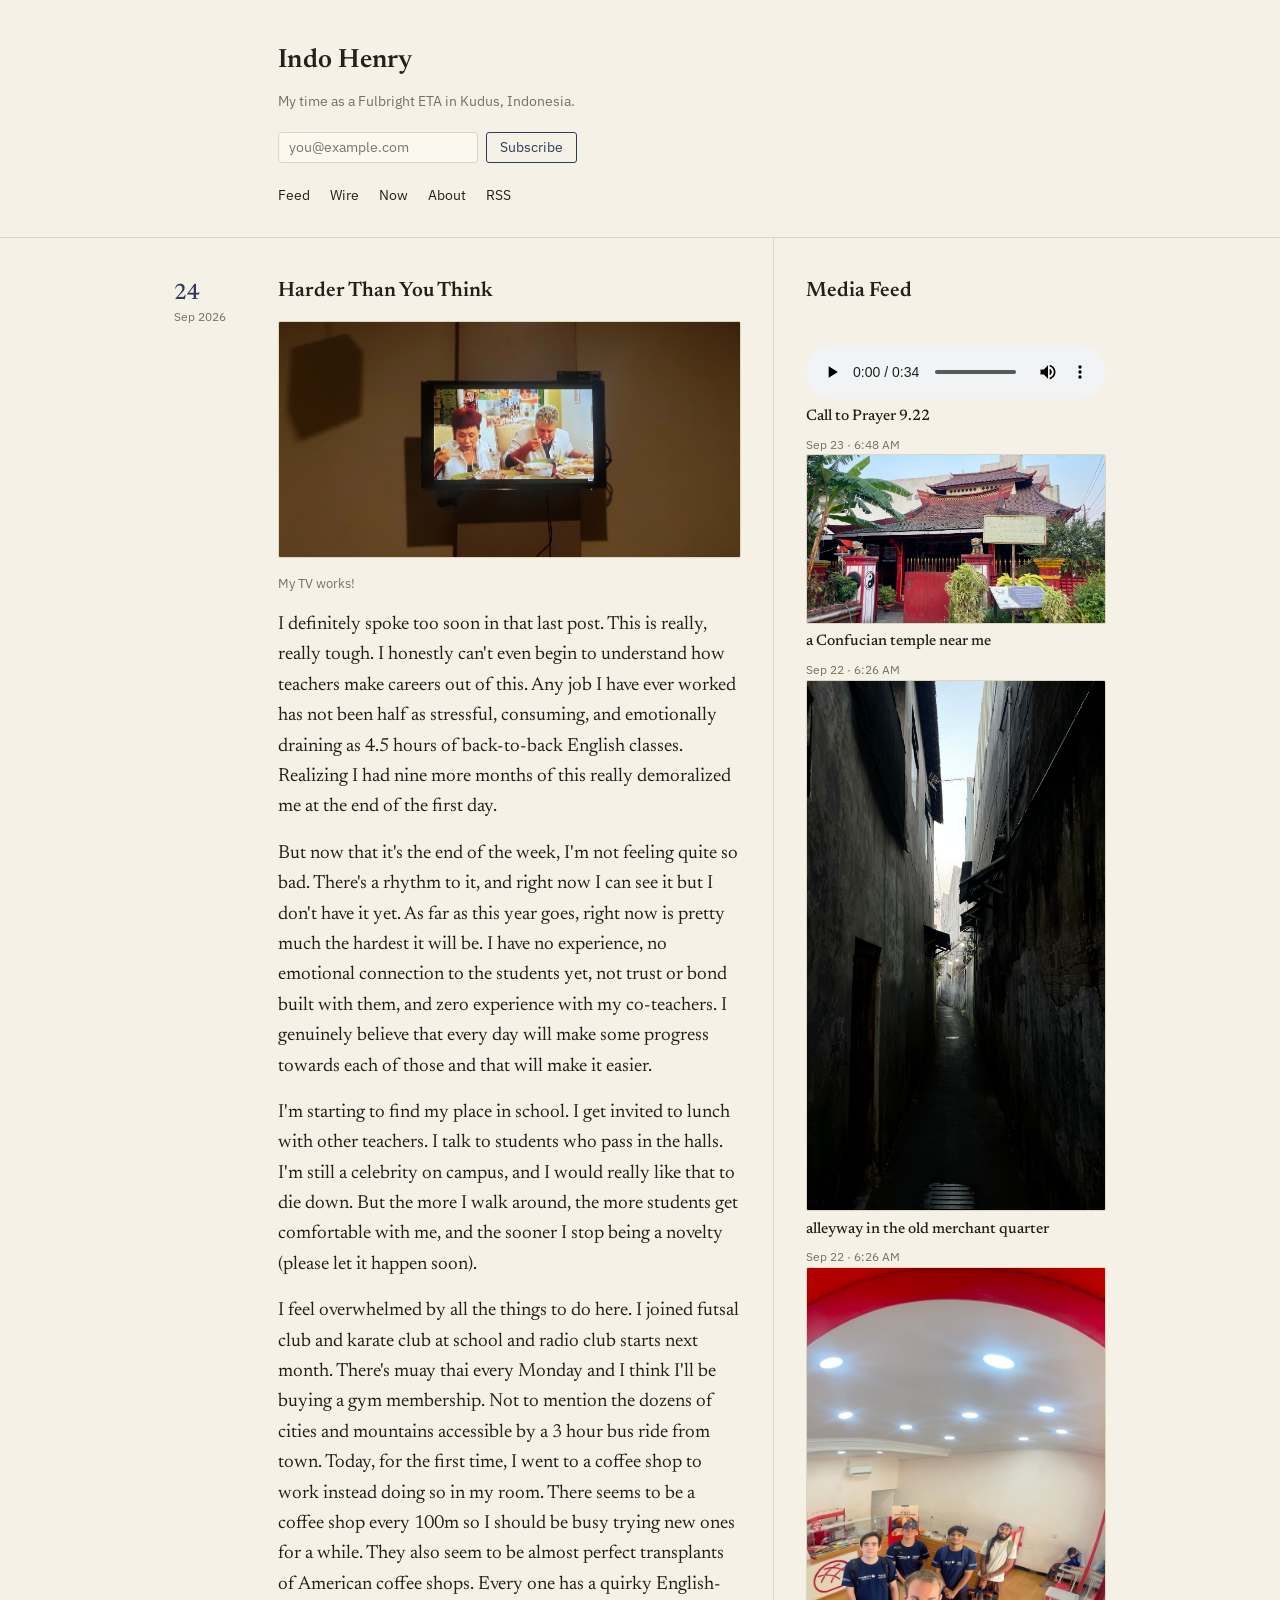
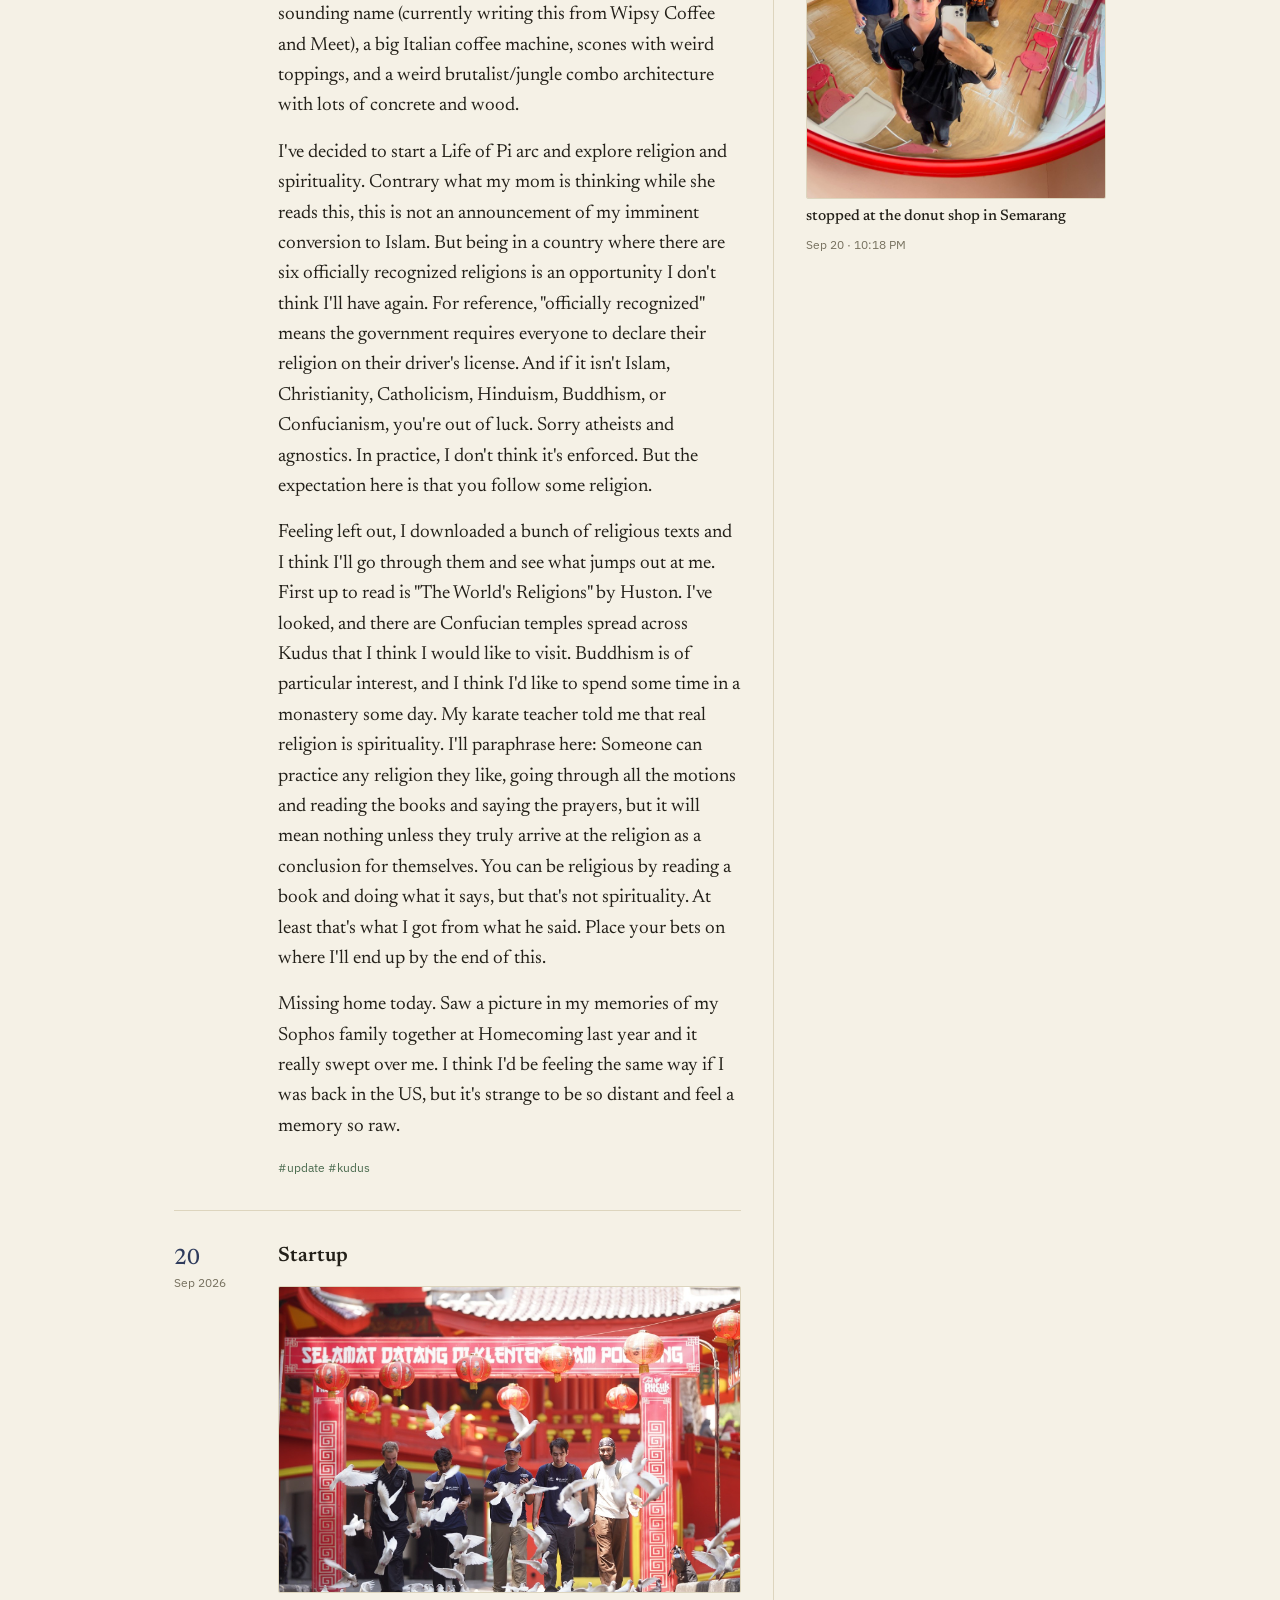
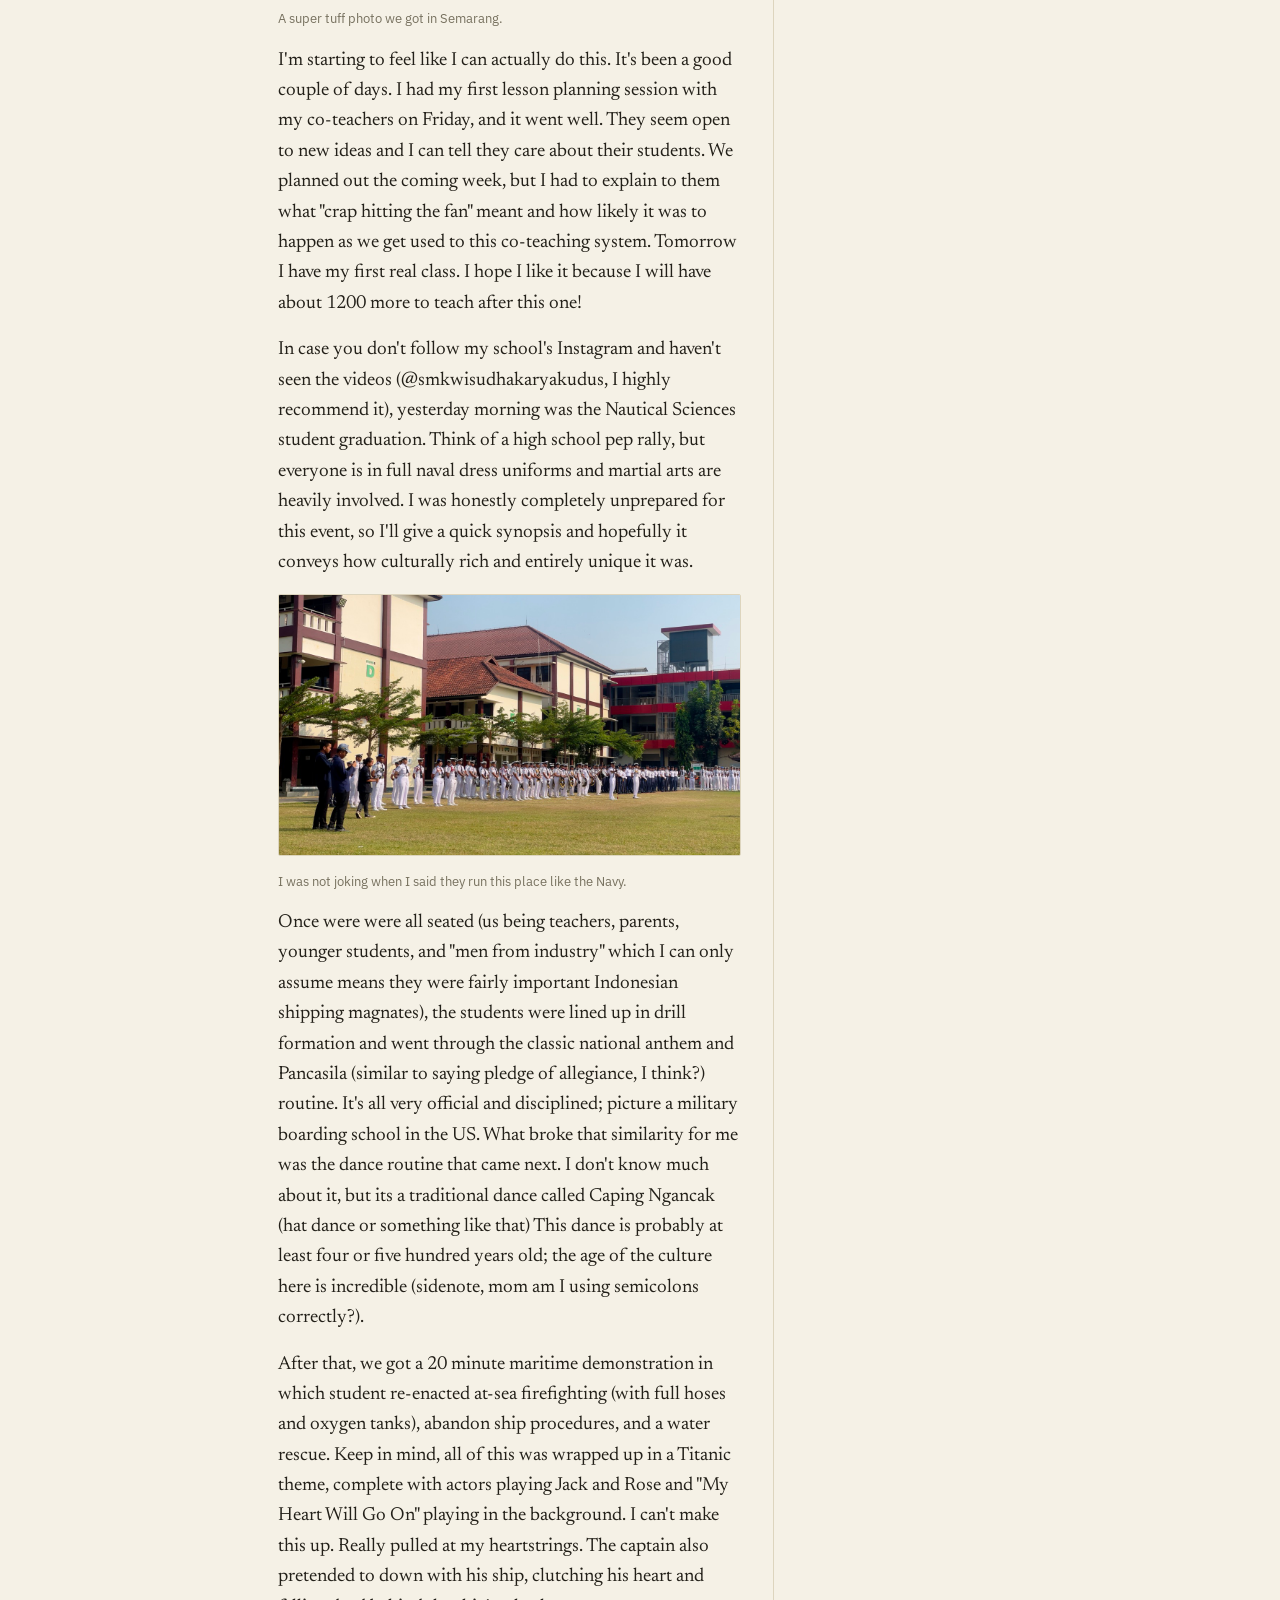
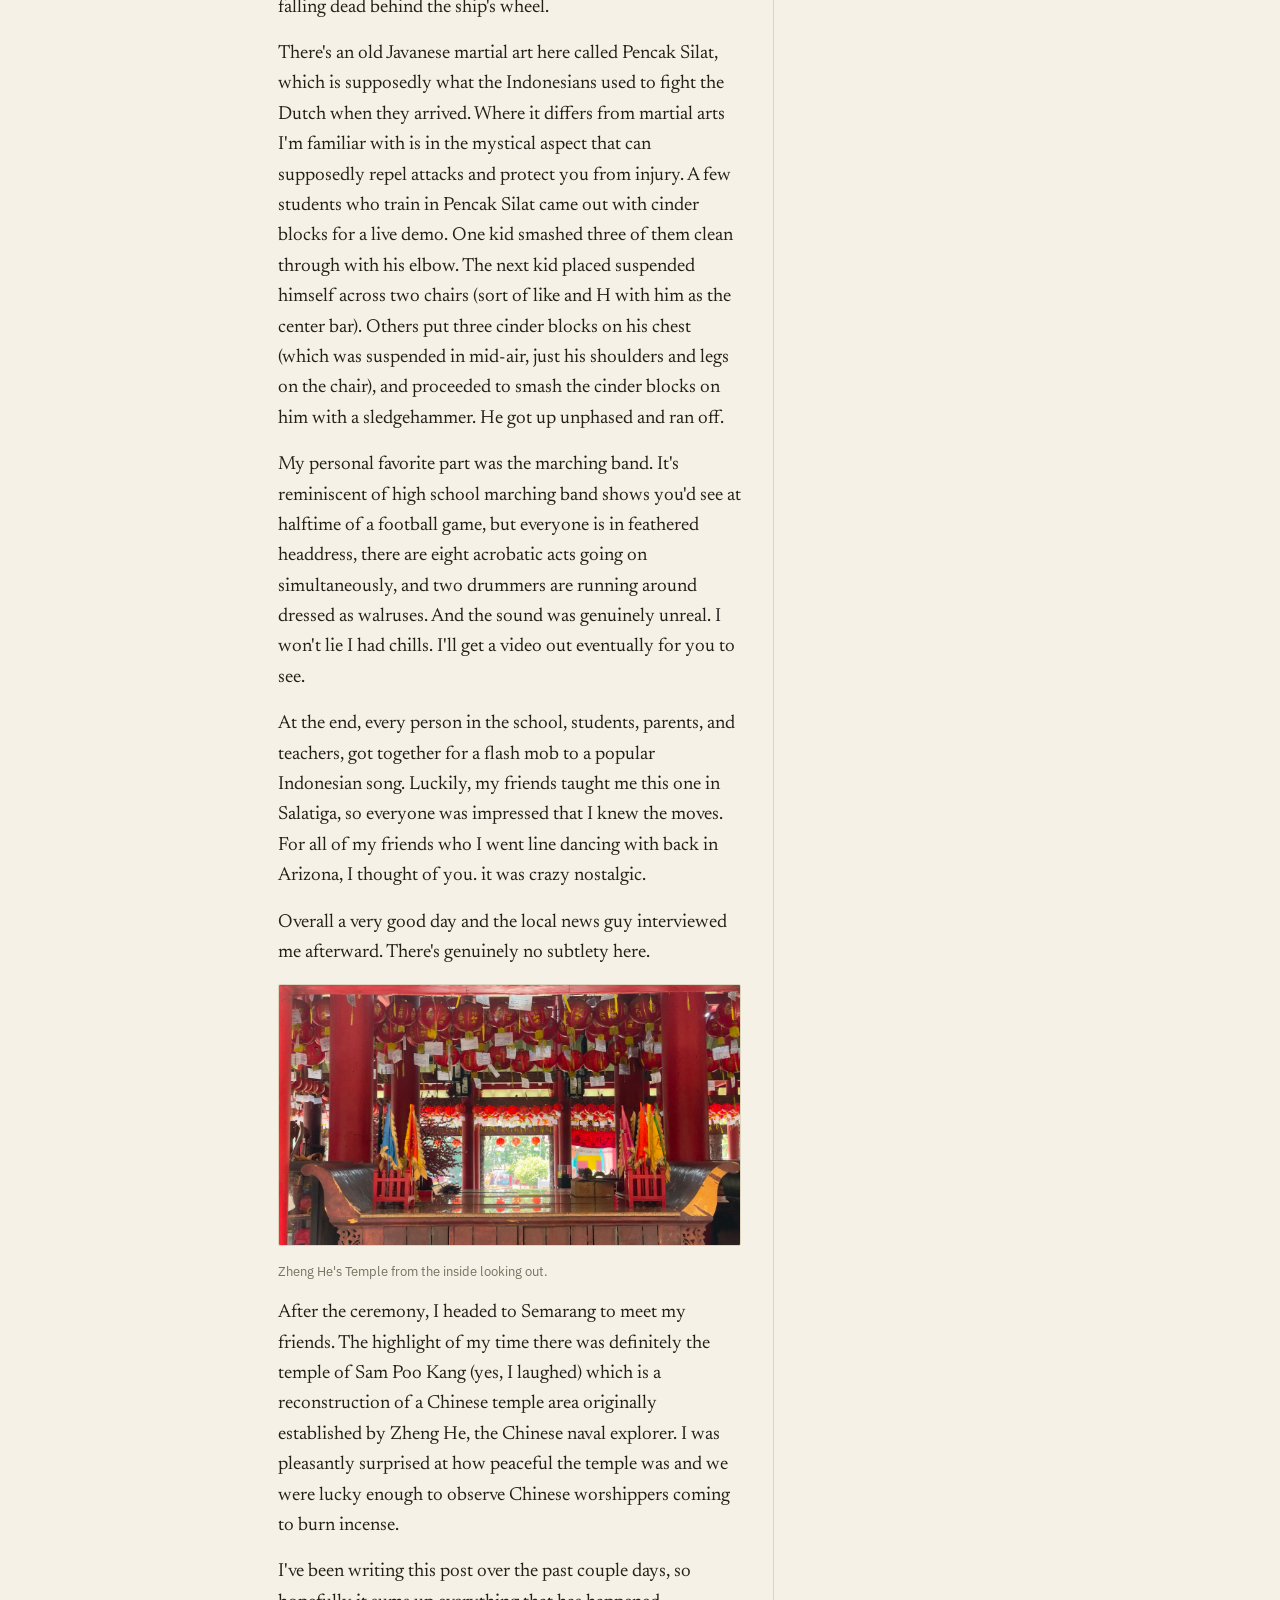
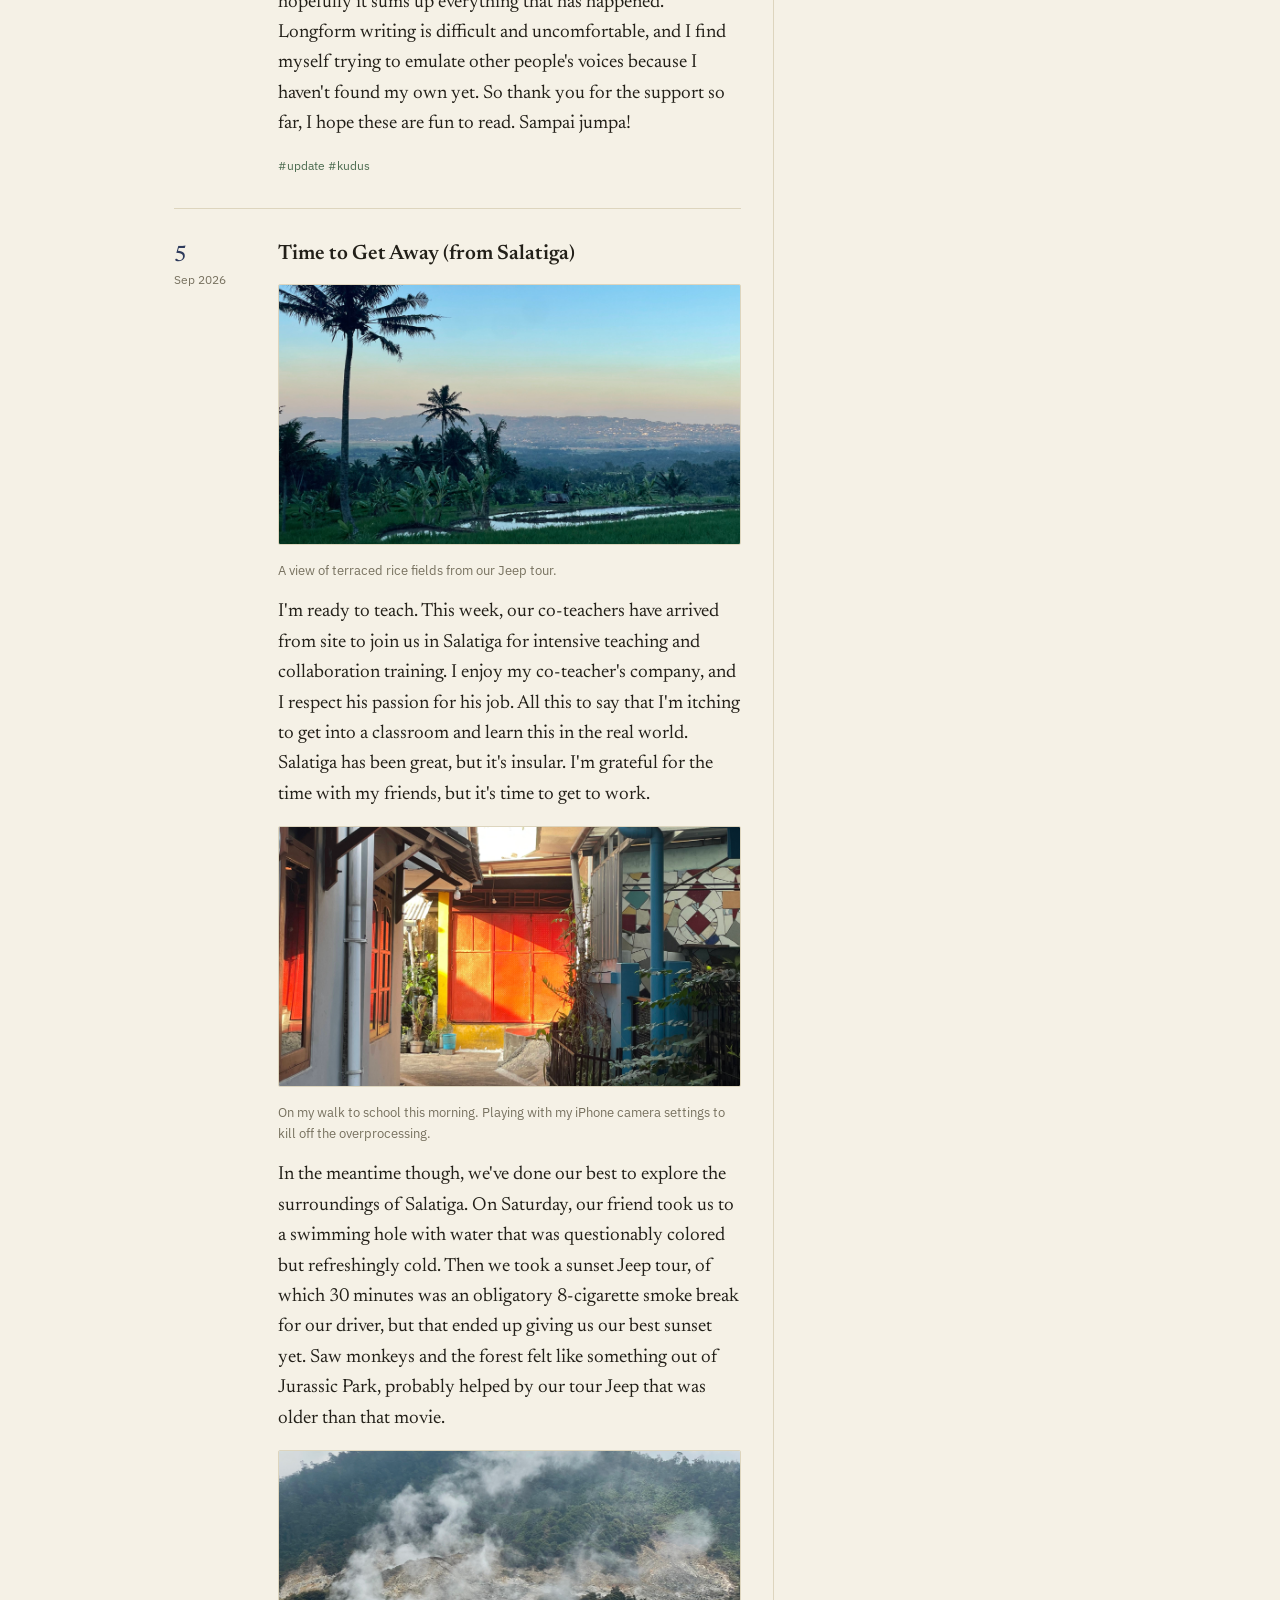
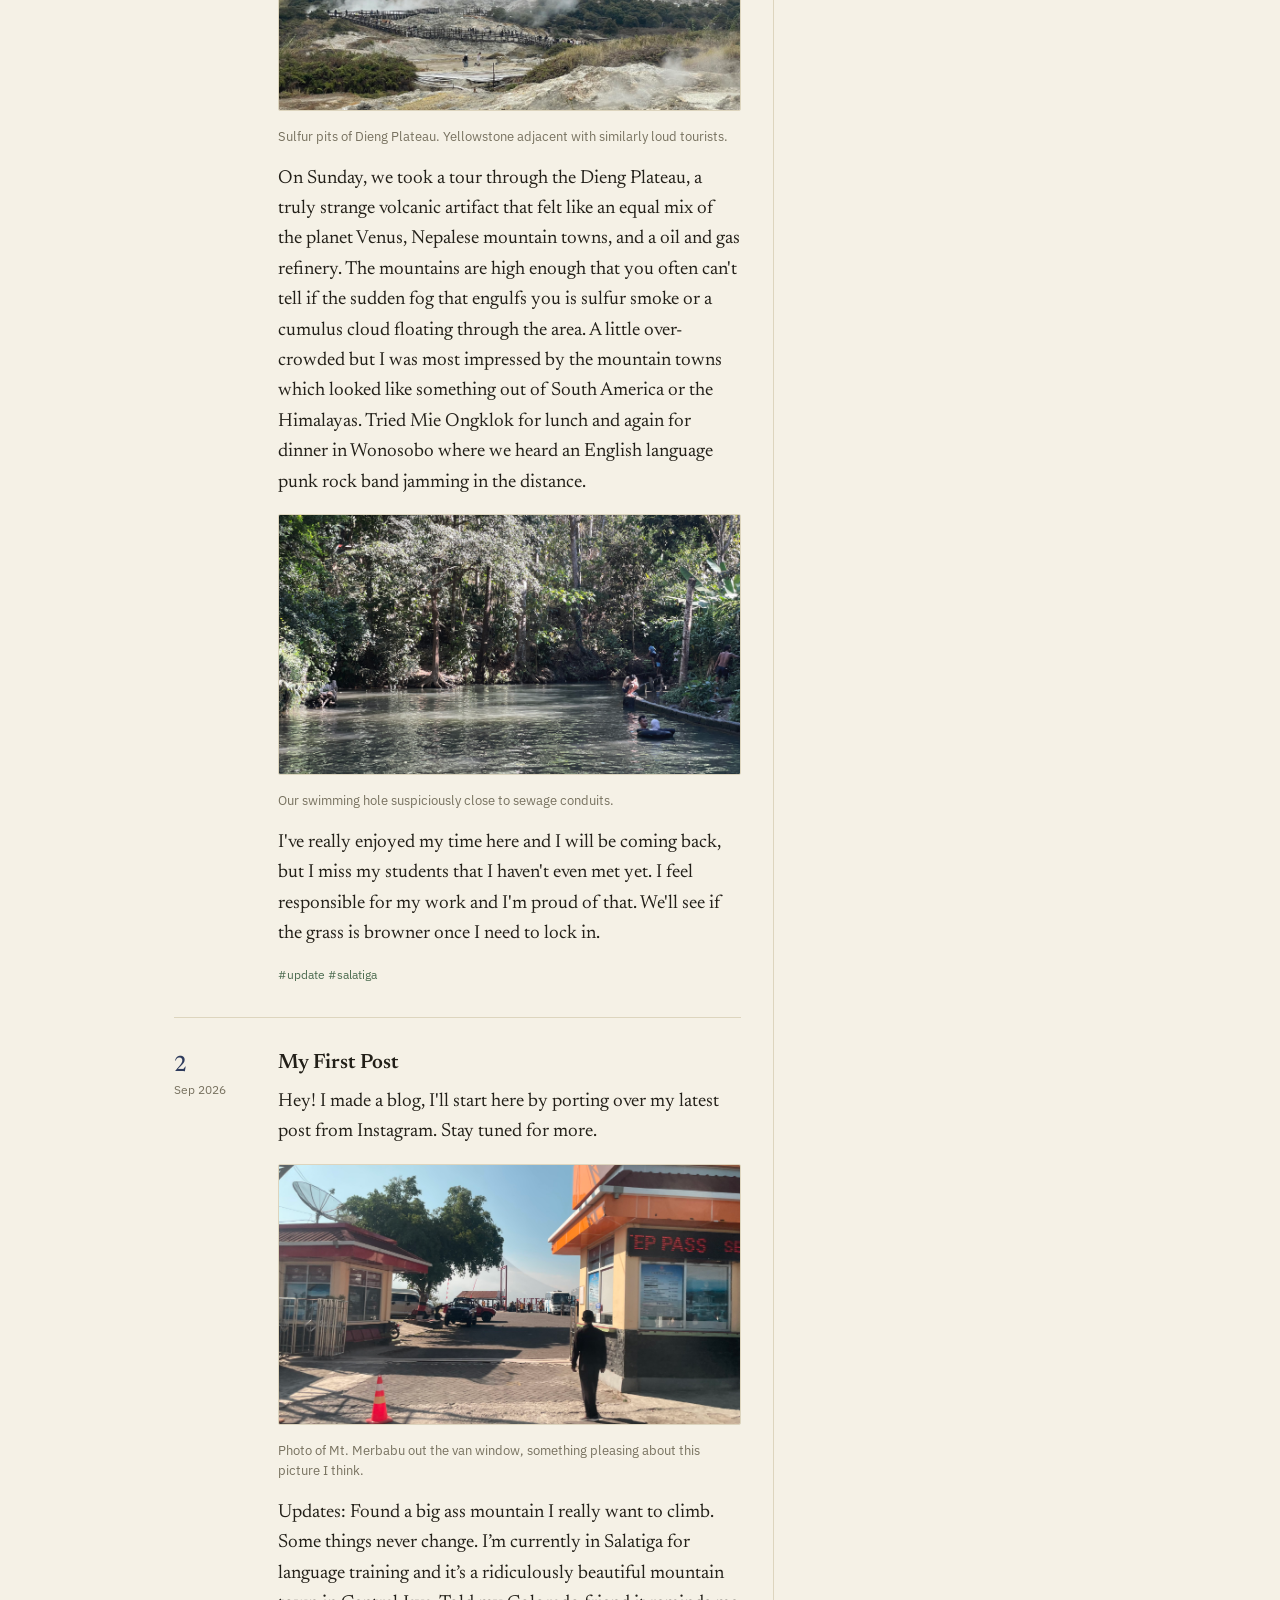
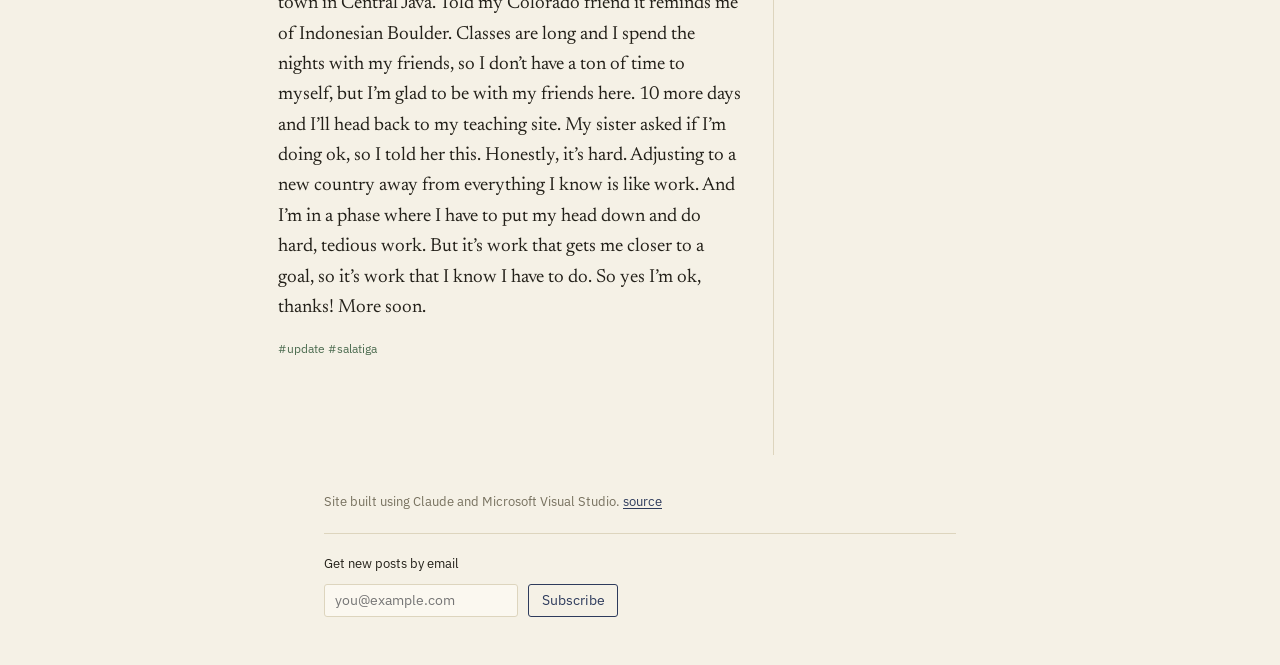
==== index.html @ bb78b1b0 "Site update Thu 09/24/2026 17:11:23.12" ====
<!DOCTYPE html>
<html lang="en">
<head>
<meta charset="UTF-8">
<meta name="viewport" content="width=device-width, initial-scale=1.0">
<title>Indo Henry</title>
<meta name="description" content="Notes and photos from a year teaching in Central Java.">
<link rel="alternate" type="application/rss+xml" title="Indo Henry" href="feed.xml">
<link rel="stylesheet" href="style.css">
</head>
<body>

<header class="site-head">
  <div class="site-head-inner">
    <a class="site-title" href="index.html">Indo Henry</a>
    <p class="site-tagline">My time as a Fulbright ETA in Kudus, Indonesia.</p>
    <form action="https://buttondown.com/api/emails/embed-subscribe/clakins" method="post" class="header-subscribe-form"> <input type="email" name="email" placeholder="you@example.com" required> <input type="submit" value="Subscribe"> </form>
    <nav class="site-nav">
      <a href="index.html">Feed</a>
      <a href="wire.html">Wire</a>
      <a href="now.html">Now</a>
      <a href="about.html">About</a>
      <a href="feed.xml">RSS</a>
    </nav>
  </div>
</header>

<div class="main-layout">
  <main id="feed" class="feed">
    <!-- posts are injected here by main.js -->
  </main>
  <div class="main-divider"></div>
  <aside id="media-rail" class="media-rail">
    <h2 class="media-rail-title">Media Feed</h2>
    <div id="media-rail-items">
      <!-- media are injected here by media.js -->
    </div>
  </aside>
</div>

<footer class="site-foot">
  <p>Site built using Claude and Microsoft Visual Studio. <a href="https://github.com/">source</a></p>
  <form
    action="https://buttondown.com/api/emails/embed-subscribe/clakins"
    method="post"
    class="embeddable-buttondown-form"
  >
    <label for="bd-email">Get new posts by email</label>
    <input type="email" name="email" id="bd-email" placeholder="you@example.com" required>
    <input type="submit" value="Subscribe">
  </form>
</footer>

<script src="posts.js"></script>
<script src="main.js"></script>
<script src="media-data.js"></script>
<script src="media.js"></script>
</body>
</html>
---- style.css ----
@import url('https://fonts.googleapis.com/css2?family=Newsreader:ital,opsz,wght@0,6..72,400;0,6..72,500;0,6..72,600;1,6..72,400&family=IBM+Plex+Sans:wght@400;500&display=swap');

:root {
  --bg: #F5F1E6;
  --paper: #FBF8F0;
  --ink: #232019;
  --muted: #77715F;
  --indigo: #2E3B5C;
  --paddy: #4B6B4F;
  --rule: #DDD5BE;
  --serif: "Newsreader", "Iowan Old Style", "Palatino Linotype", Georgia, serif;
  --sans: "IBM Plex Sans", -apple-system, BlinkMacSystemFont, "Segoe UI", sans-serif;
}

* { box-sizing: border-box; }

html { -webkit-text-size-adjust: 100%; }

body {
  margin: 0;
  background: var(--bg);
  color: var(--ink);
  font-family: var(--serif);
  font-size: 19px;
  line-height: 1.6;
}

a {
  color: var(--indigo);
  text-decoration-thickness: 1px;
  text-underline-offset: 2px;
}
a:hover { color: var(--paddy); }

/* ---------- Header ---------- */

.site-head {
  border-bottom: 1px solid var(--rule);
  padding: 2.5rem 1.5rem 1.75rem;
}

.header-subscribe-form { 
  display: flex; 
  gap: 0.5rem; 
  margin: 0.75rem 0 1.25rem; } 
  
.header-subscribe-form input[type="email"] { font-family: var(--sans); font-size: 0.85rem; padding: 0.35rem 0.6rem; border: 1px solid var(--rule); border-radius: 3px; background: var(--paper); color: var(--ink); width: 200px; } .header-subscribe-form input[type="submit"] { font-family: var(--sans); font-size: 0.85rem; padding: 0.35rem 0.8rem; border: 1px solid var(--indigo); border-radius: 3px; background: transparent; color: var(--indigo); cursor: pointer; } .header-subscribe-form input[type="submit"]:hover { background: var(--indigo); color: var(--paper); }

.site-head-inner {
  max-width: 980px;
  margin: 0 auto;
  padding-left: 8.0rem;
}

.site-title {
  font-family: var(--serif);
  font-size: 1.65rem;
  font-weight: 600;
  color: var(--ink);
  text-decoration: none;
  letter-spacing: 0.01em;
}
.site-title:hover { color: var(--indigo); }

.site-tagline {
  font-family: var(--sans);
  font-size: 0.9rem;
  color: var(--muted);
  margin: 0.4rem 0 1.25rem;
}

.site-nav {
  font-family: var(--sans);
  font-size: 0.9rem;
  display: flex;
  gap: 1.25rem;
}

.site-nav a {
  color: var(--ink);
  text-decoration: none;
  padding-bottom: 2px;
  border-bottom: 1px solid transparent;
}
.site-nav a:hover,
.site-nav a.active {
  border-bottom-color: var(--indigo);
  color: var(--indigo);
}

/* ---------- Feed layout ---------- */

.feed {
  max-width: 680px;
  margin: 0 auto;
  padding: 2.5rem 1.5rem 4rem;
}

.post {
  display: grid;
  grid-template-columns: 84px 1fr;
  gap: 1.25rem;
  padding: 2rem 0;
  border-bottom: 1px solid var(--rule);
}
.post:first-child { padding-top: 0; }
.post:last-child { border-bottom: none; }

.post-date {
  font-family: var(--sans);
  font-size: 0.78rem;
  color: var(--muted);
  line-height: 1.4;
  padding-top: 0.3rem;
}
.post-date .day {
  display: block;
  font-size: 1.4rem;
  font-family: var(--serif);
  color: var(--indigo);
  font-weight: 500;
  line-height: 1;
  margin-bottom: 0.2rem;
}

.post-body h2 {
  font-size: 1.3rem;
  font-weight: 600;
  margin: 0 0 0.6rem;
  line-height: 1.3;
}

.post-body p {
  margin: 0 0 1rem;
}

.post-body p:last-child { margin-bottom: 0; }

.post-tags {
  font-family: var(--sans);
  font-size: 0.78rem;
  color: var(--paddy);
  margin-top: 0.9rem;
}

.post-photo {
  width: 100%;
  border-radius: 2px;
  border: 1px solid var(--rule);
  margin: 1rem 0;
  display: block;
}

.post-photo-caption {
  font-family: var(--sans);
  font-size: 0.8rem;
  color: var(--muted);
  margin: -0.75rem 0 1rem;
}

/* ---------- Media rail (homepage) ---------- */

.main-layout {
  display: grid;
  grid-template-columns: 1fr auto 300px;
  gap: 2rem;
  max-width: 980px;
  margin: 0 auto;
  padding: 0 1.5rem;
  align-items: start;
}

.media-item-title {
  font-family: var(--serif);
  font-size: 0.95rem;
  font-weight: 500;
  color: var(--ink);
}

.main-layout .feed {
  max-width: none;
  padding: 2.5rem 0 4rem;
}

.media-rail-title {
  font-size: 1.3rem;
  font-weight: 600;
  line-height: 1.3;
  margin: 0 0 1.25rem;
}

.main-divider {
  width: 1px;
  background: var(--rule);
  align-self: stretch;
}

.media-rail {
  padding: 2.5rem 0 4rem;
  display: flex;
  flex-direction: column;
  gap: 1.25rem;
}

.media-item {
  display: flex;
  flex-direction: column;
  gap: 0.4rem;
}

.media-visual {
  width: 100%;
  border-radius: 2px;
  border: 1px solid var(--rule);
  display: block;
}

.media-audio { width: 100%; }

.media-time {
  font-family: var(--sans);
  font-size: 0.72rem;
  color: var(--muted);
}

@media (max-width: 860px) {
  .main-layout { grid-template-columns: 1fr; }
  .main-divider { display: none; }
  .media-rail { border-top: 1px solid var(--rule); padding-top: 2rem; }
}

/* ---------- Wire ---------- */

.wire {
  max-width: 560px;
  margin: 0 auto;
  padding: 2.5rem 1.5rem 4rem;
}

.wire-entry {
  padding: 1.5rem 0;
  border-bottom: 1px solid var(--rule);
}
.wire-entry:first-child { padding-top: 0; }
.wire-entry:last-child { border-bottom: none; }

.wire-time {
  font-family: var(--sans);
  font-size: 0.78rem;
  color: var(--muted);
  margin-bottom: 0.6rem;
}

.wire-photo {
  width: 100%;
  border-radius: 2px;
  border: 1px solid var(--rule);
  display: block;
  margin-bottom: 0.8rem;
}

.wire-text {
  margin: 0;
  font-size: 1.05rem;
  line-height: 1.55;
}

/* ---------- Standalone pages (about/now) ---------- */

.page {
  max-width: 680px;
  margin: 0 auto;
  padding: 2.5rem 1.5rem 4rem;
}

.post-full h1 {
  font-size: 1.8rem;
  font-weight: 600;
  margin-bottom: 1.25rem;
}

.post-full p { margin: 0 0 1.1rem; }

.now-updated { color: var(--muted); font-family: var(--sans); font-size: 0.85rem; }

.now-list {
  padding-left: 1.2rem;
}
.now-list li { margin-bottom: 0.6rem; }

/* ---------- Footer ---------- */

.site-foot {
  max-width: 680px;
  margin: 0 auto;
  padding: 1.5rem 1.5rem 3rem;
  font-family: var(--sans);
  font-size: 0.8rem;
  color: var(--muted);
}

.embeddable-buttondown-form {
  margin-top: 1.25rem;
  padding-top: 1.25rem;
  border-top: 1px solid var(--rule);
  display: flex;
  flex-wrap: wrap;
  align-items: center;
  gap: 0.6rem;
}

.embeddable-buttondown-form label {
  width: 100%;
  font-size: 0.8rem;
  color: var(--ink);
}

.embeddable-buttondown-form input[type="email"] {
  font-family: var(--sans);
  font-size: 0.85rem;
  padding: 0.4rem 0.6rem;
  border: 1px solid var(--rule);
  border-radius: 3px;
  background: var(--paper);
  color: var(--ink);
}

.embeddable-buttondown-form input[type="submit"] {
  font-family: var(--sans);
  font-size: 0.85rem;
  padding: 0.4rem 0.8rem;
  border: 1px solid var(--indigo);
  border-radius: 3px;
  background: transparent;
  color: var(--indigo);
  cursor: pointer;
}
.embeddable-buttondown-form input[type="submit"]:hover {
  background: var(--indigo);
  color: var(--paper);
}

/* ---------- Mobile ---------- */

@media (max-width: 560px) {
  body { font-size: 17px; }
  .post {
    grid-template-columns: 1fr;
    gap: 0.4rem;
  }
  .post-date {
    display: flex;
    align-items: baseline;
    gap: 0.4rem;
    padding-top: 0;
  }
  .post-date .day { font-size: 1rem; margin-bottom: 0; }
}

/* ---------- Reduced motion / focus ---------- */

a:focus-visible,
.site-nav a:focus-visible {
  outline: 2px solid var(--indigo);
  outline-offset: 2px;
}

@media (prefers-reduced-motion: reduce) {
  * { scroll-behavior: auto !important; }
}
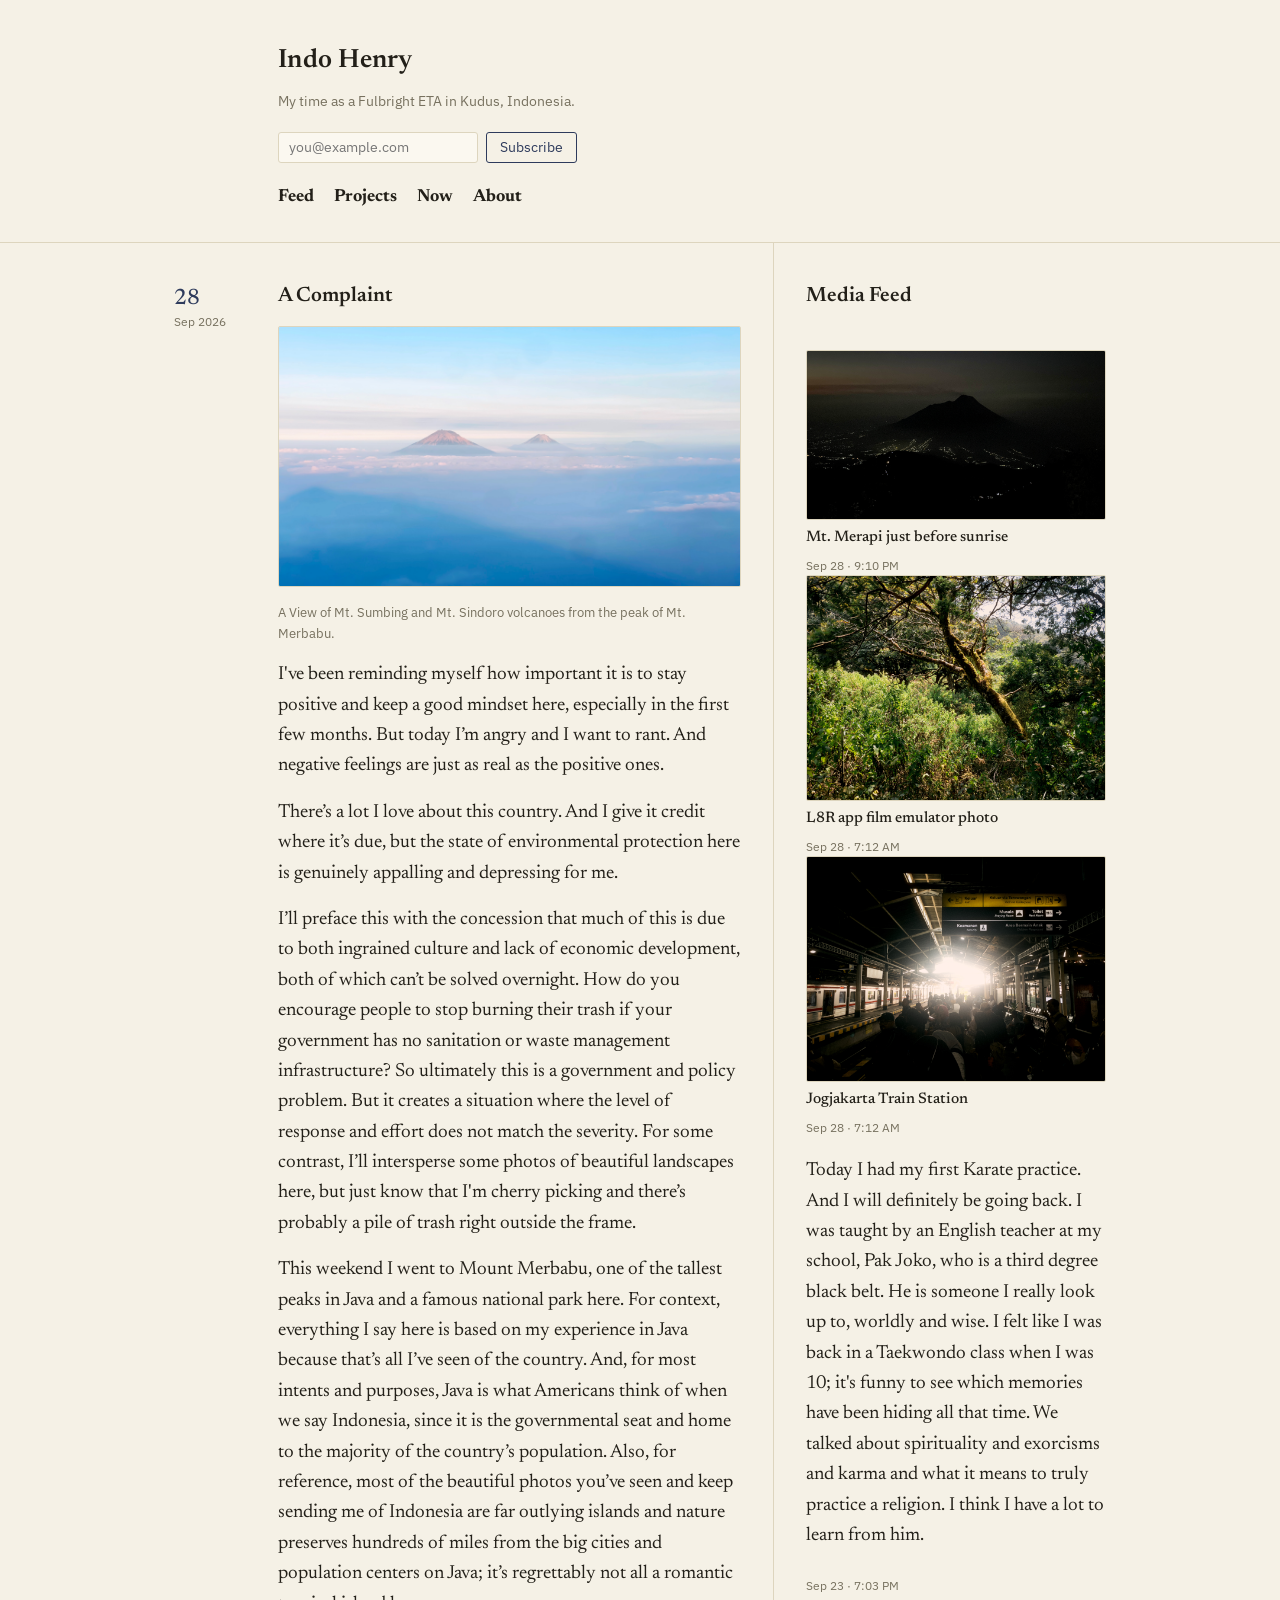
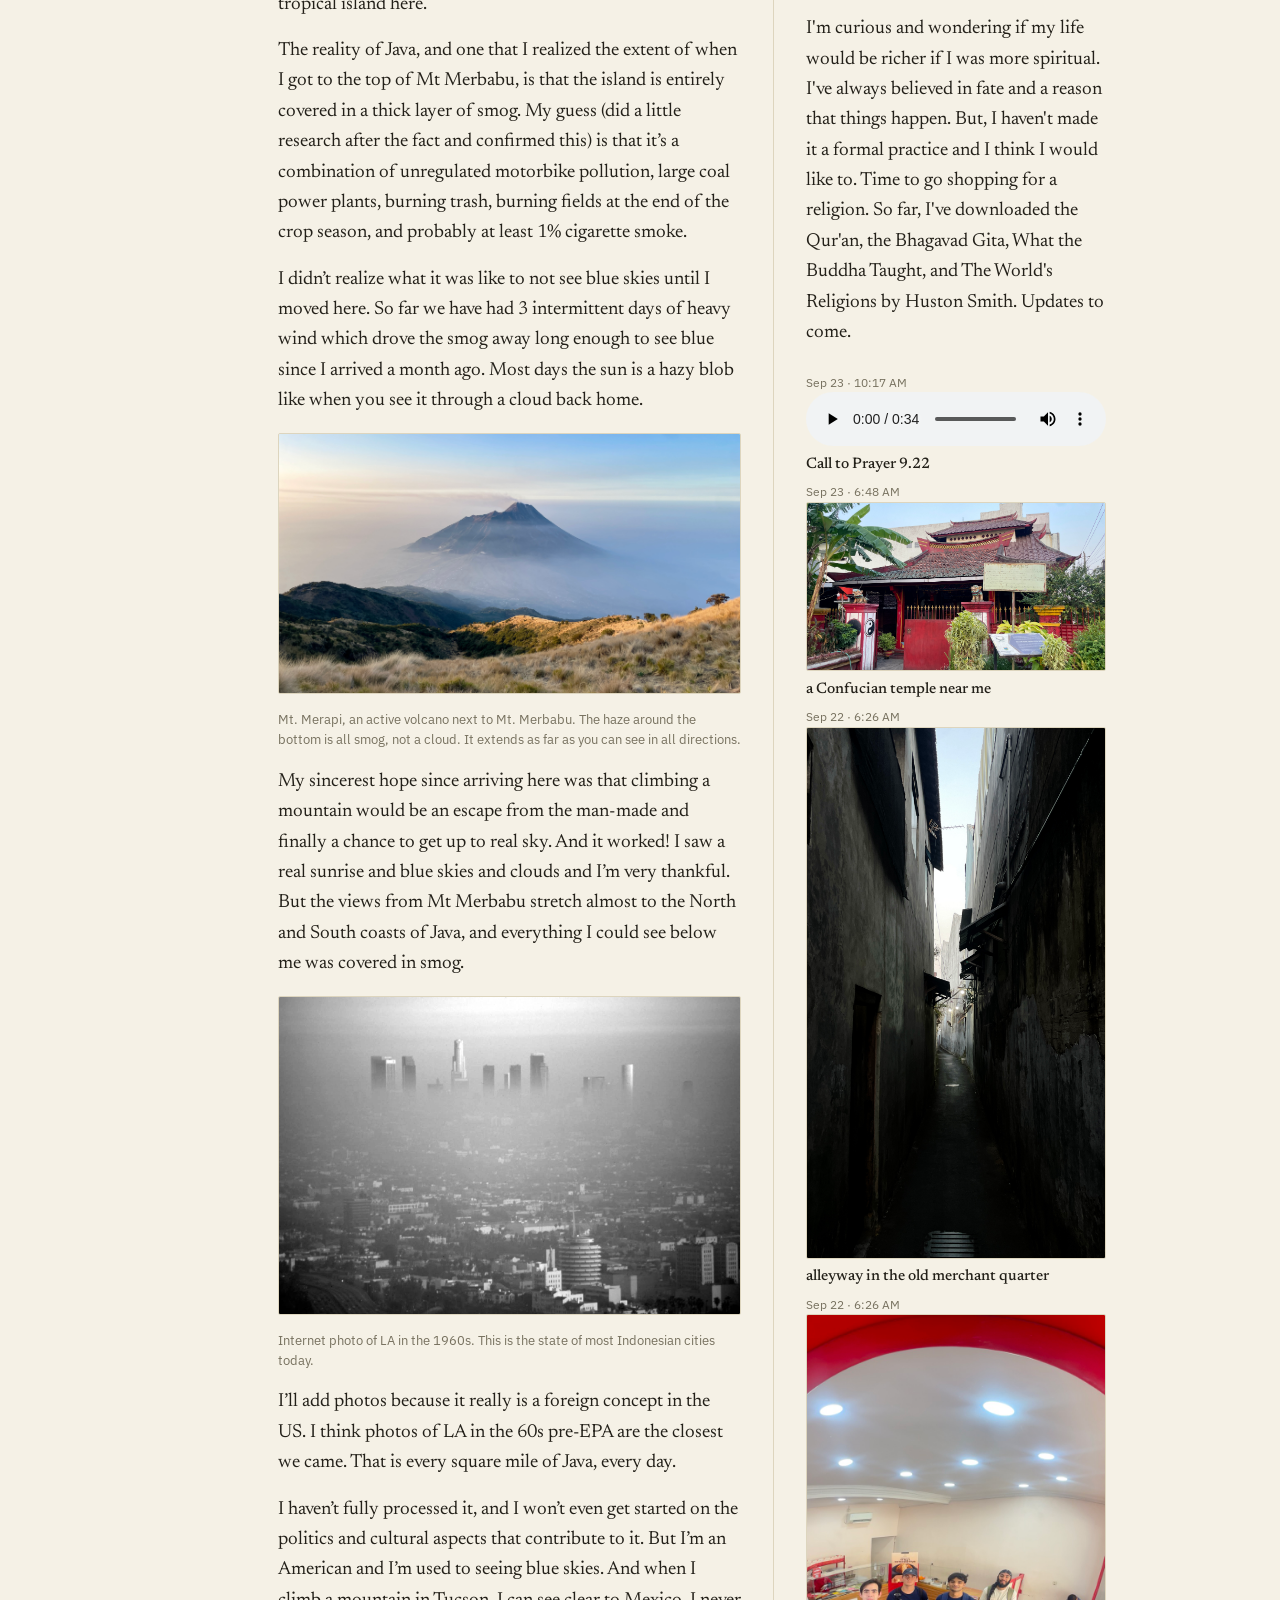
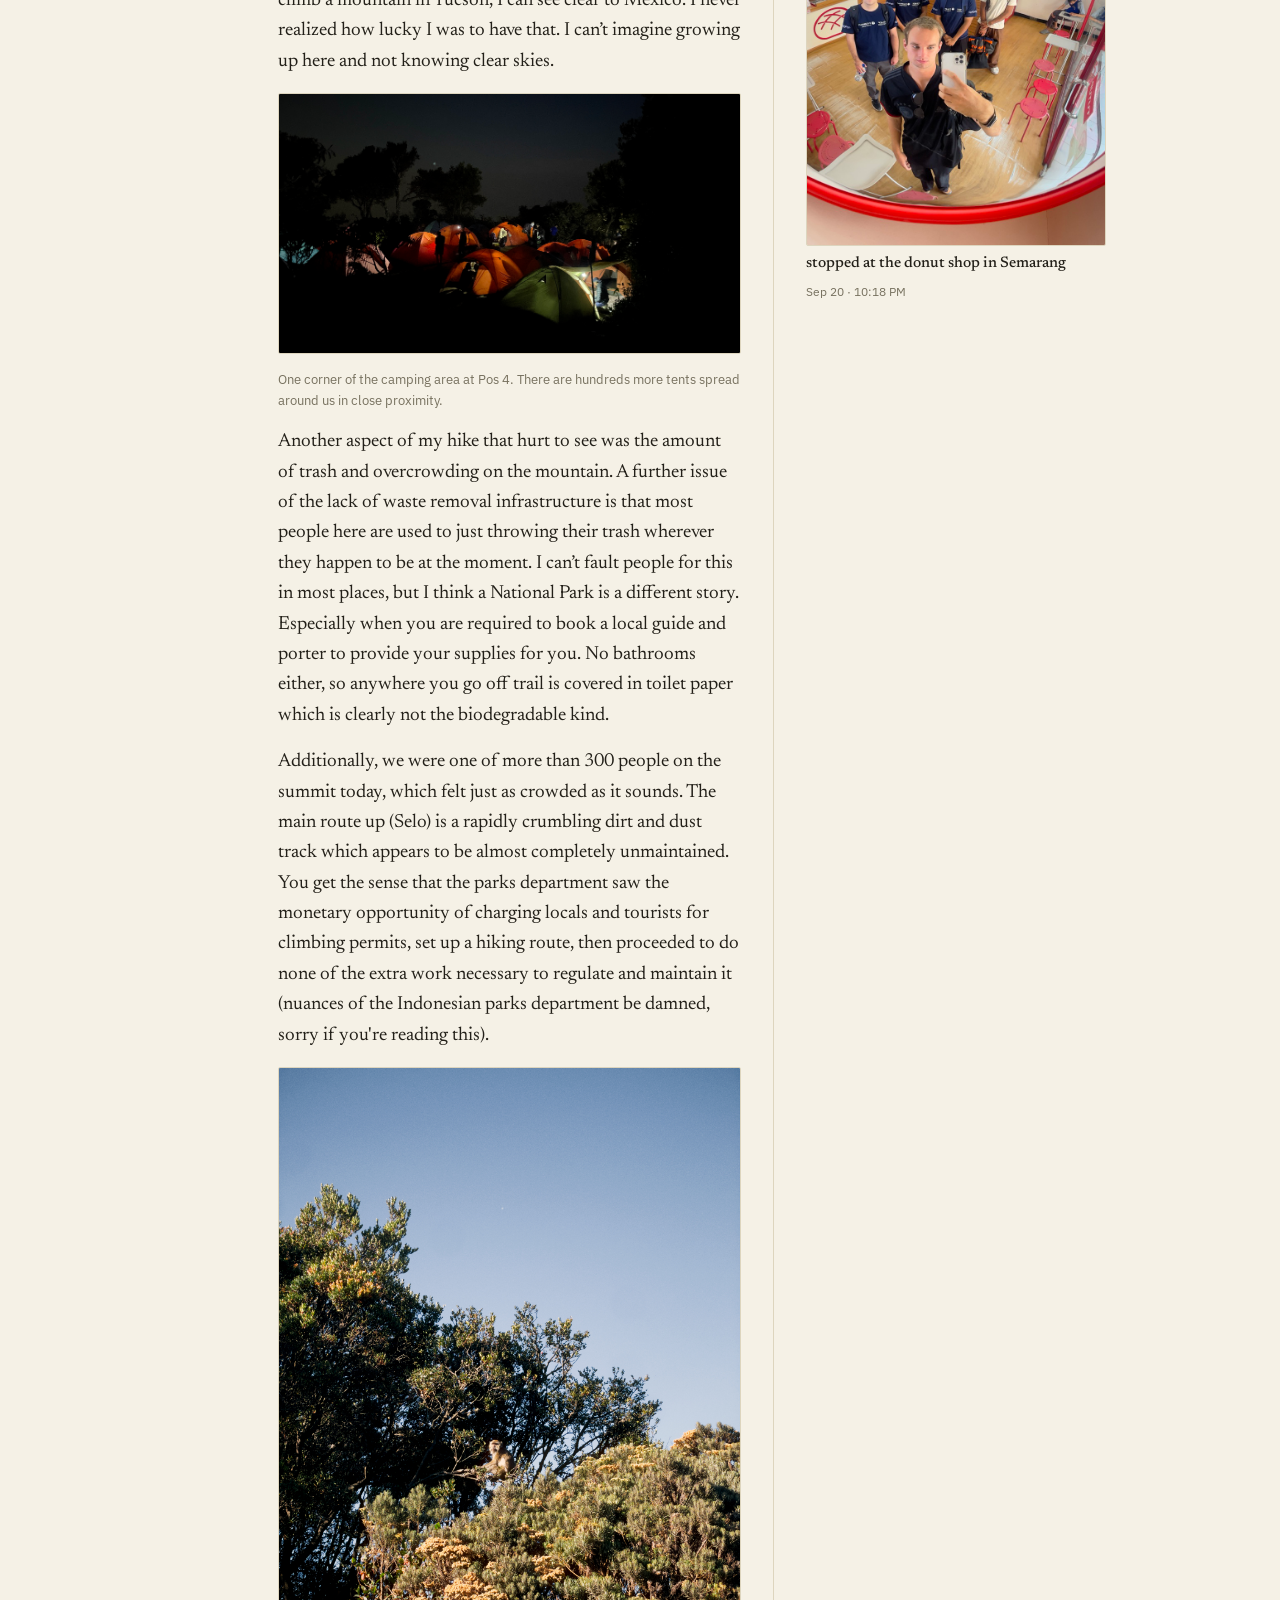
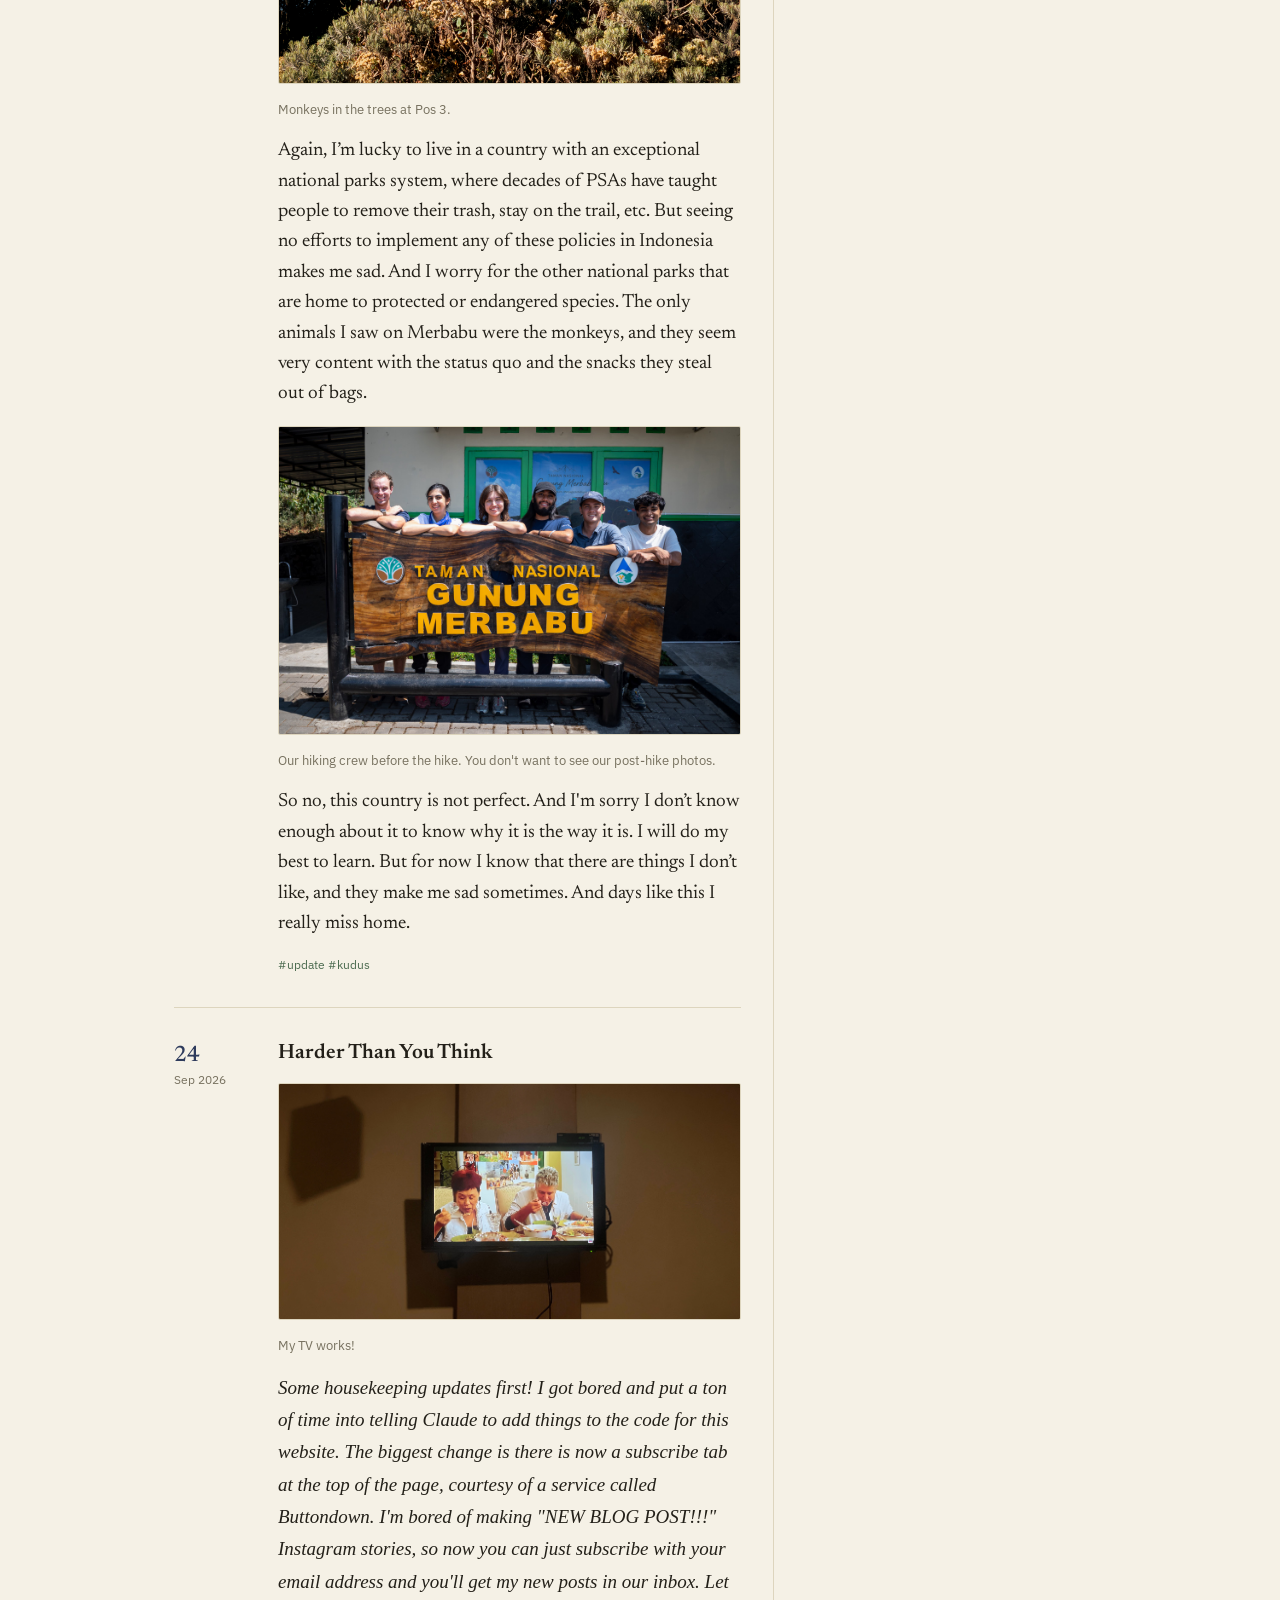
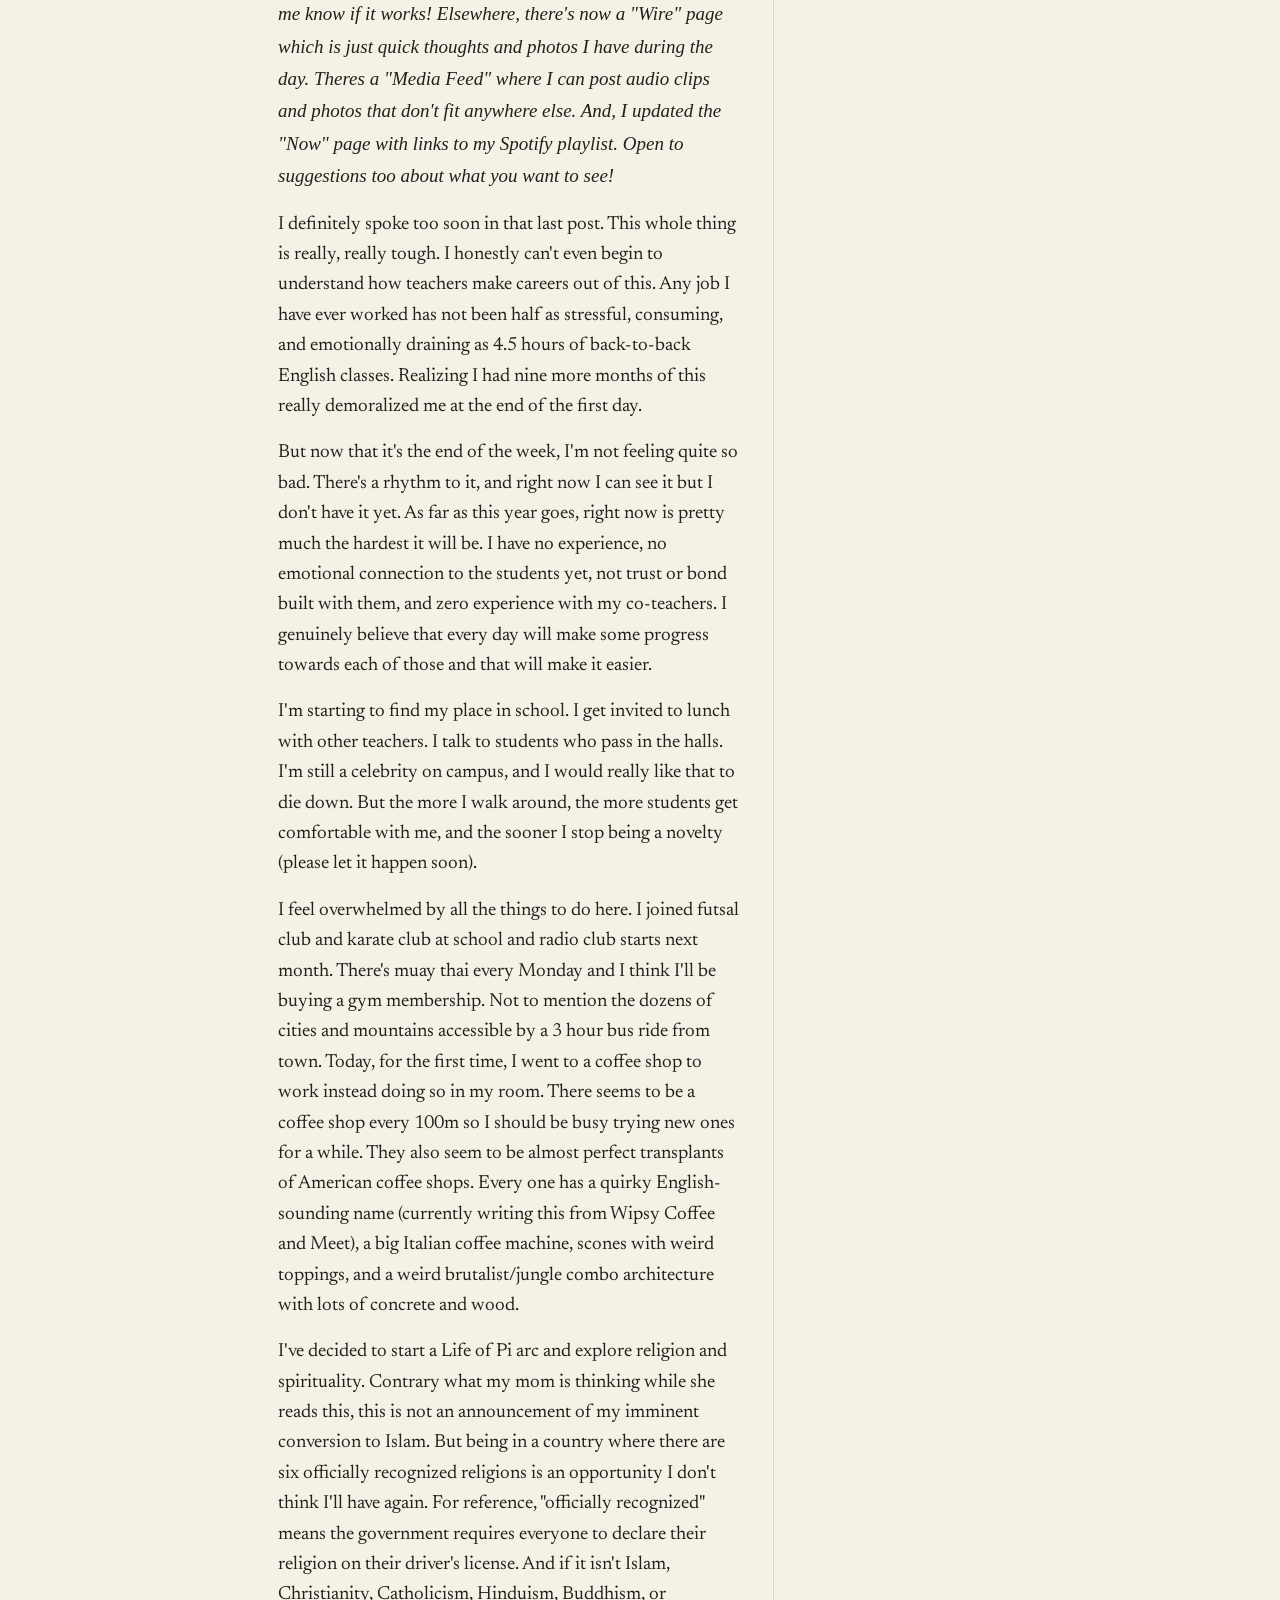
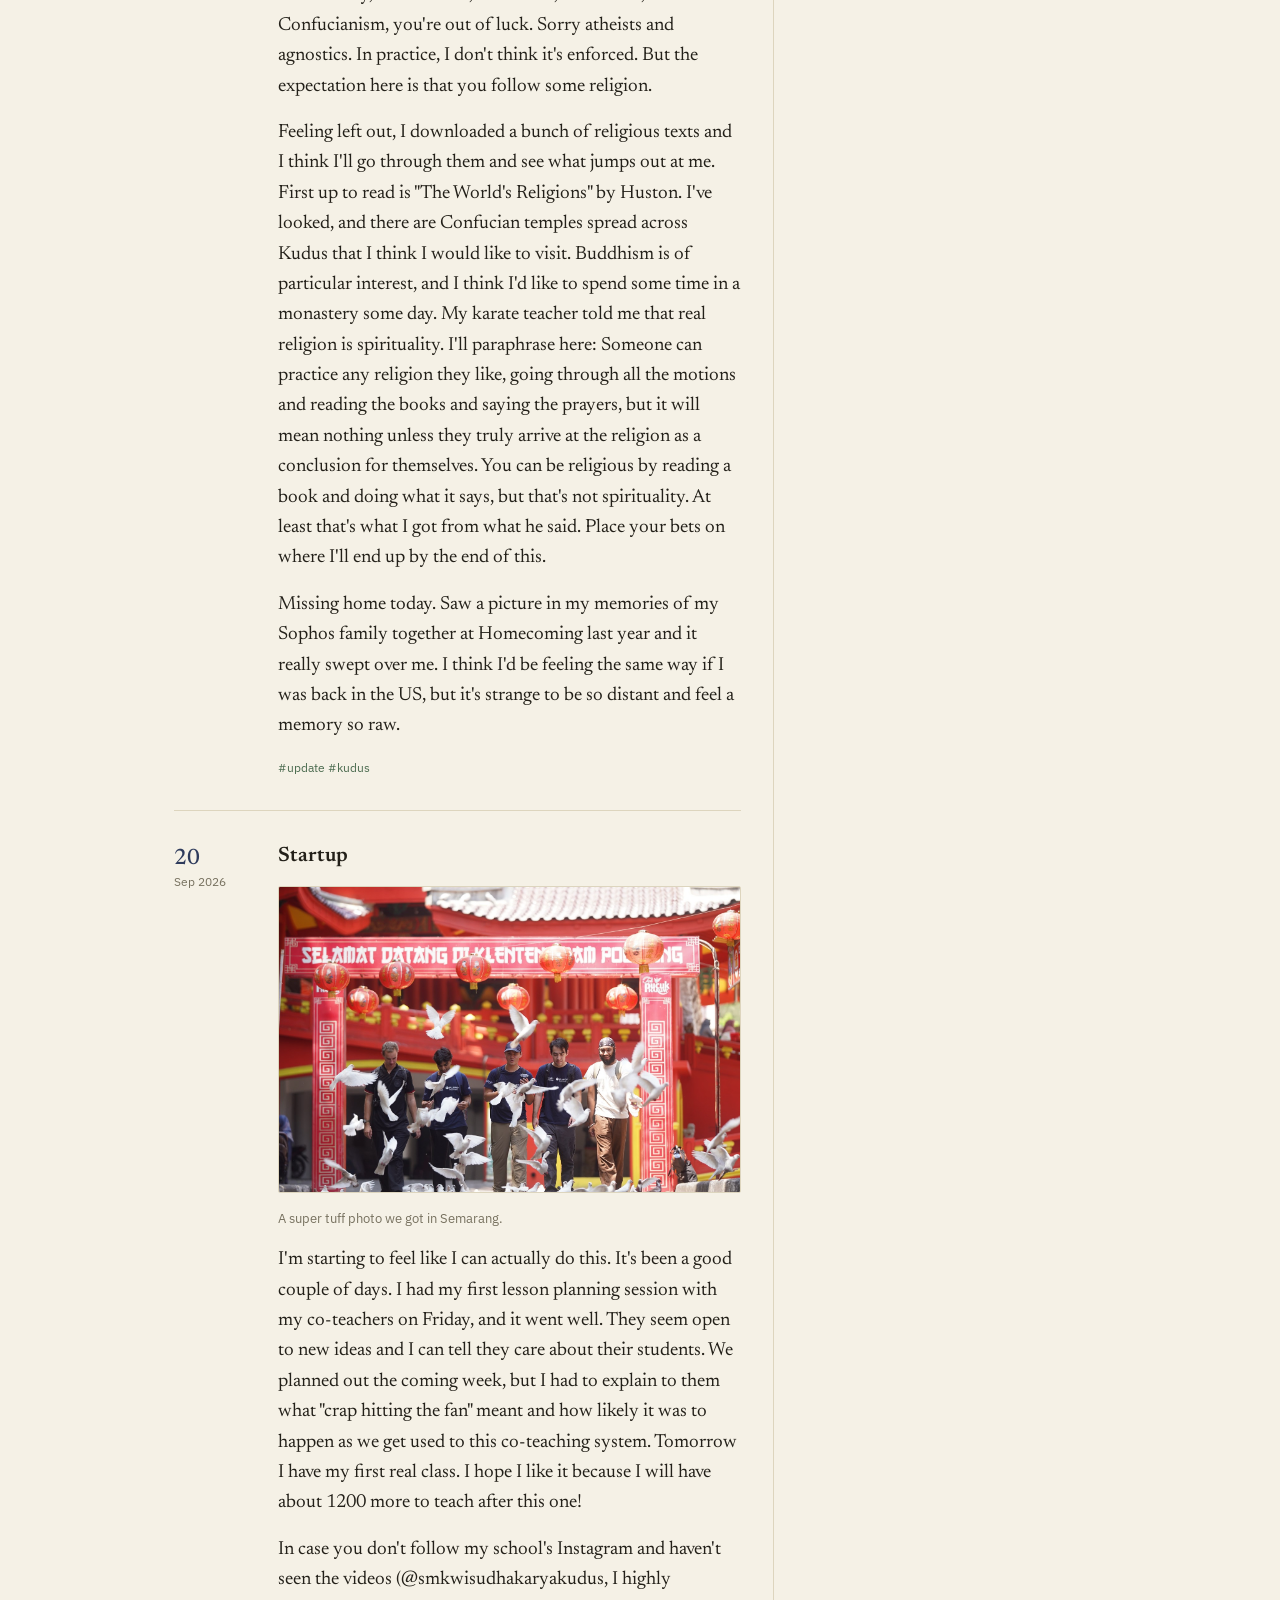
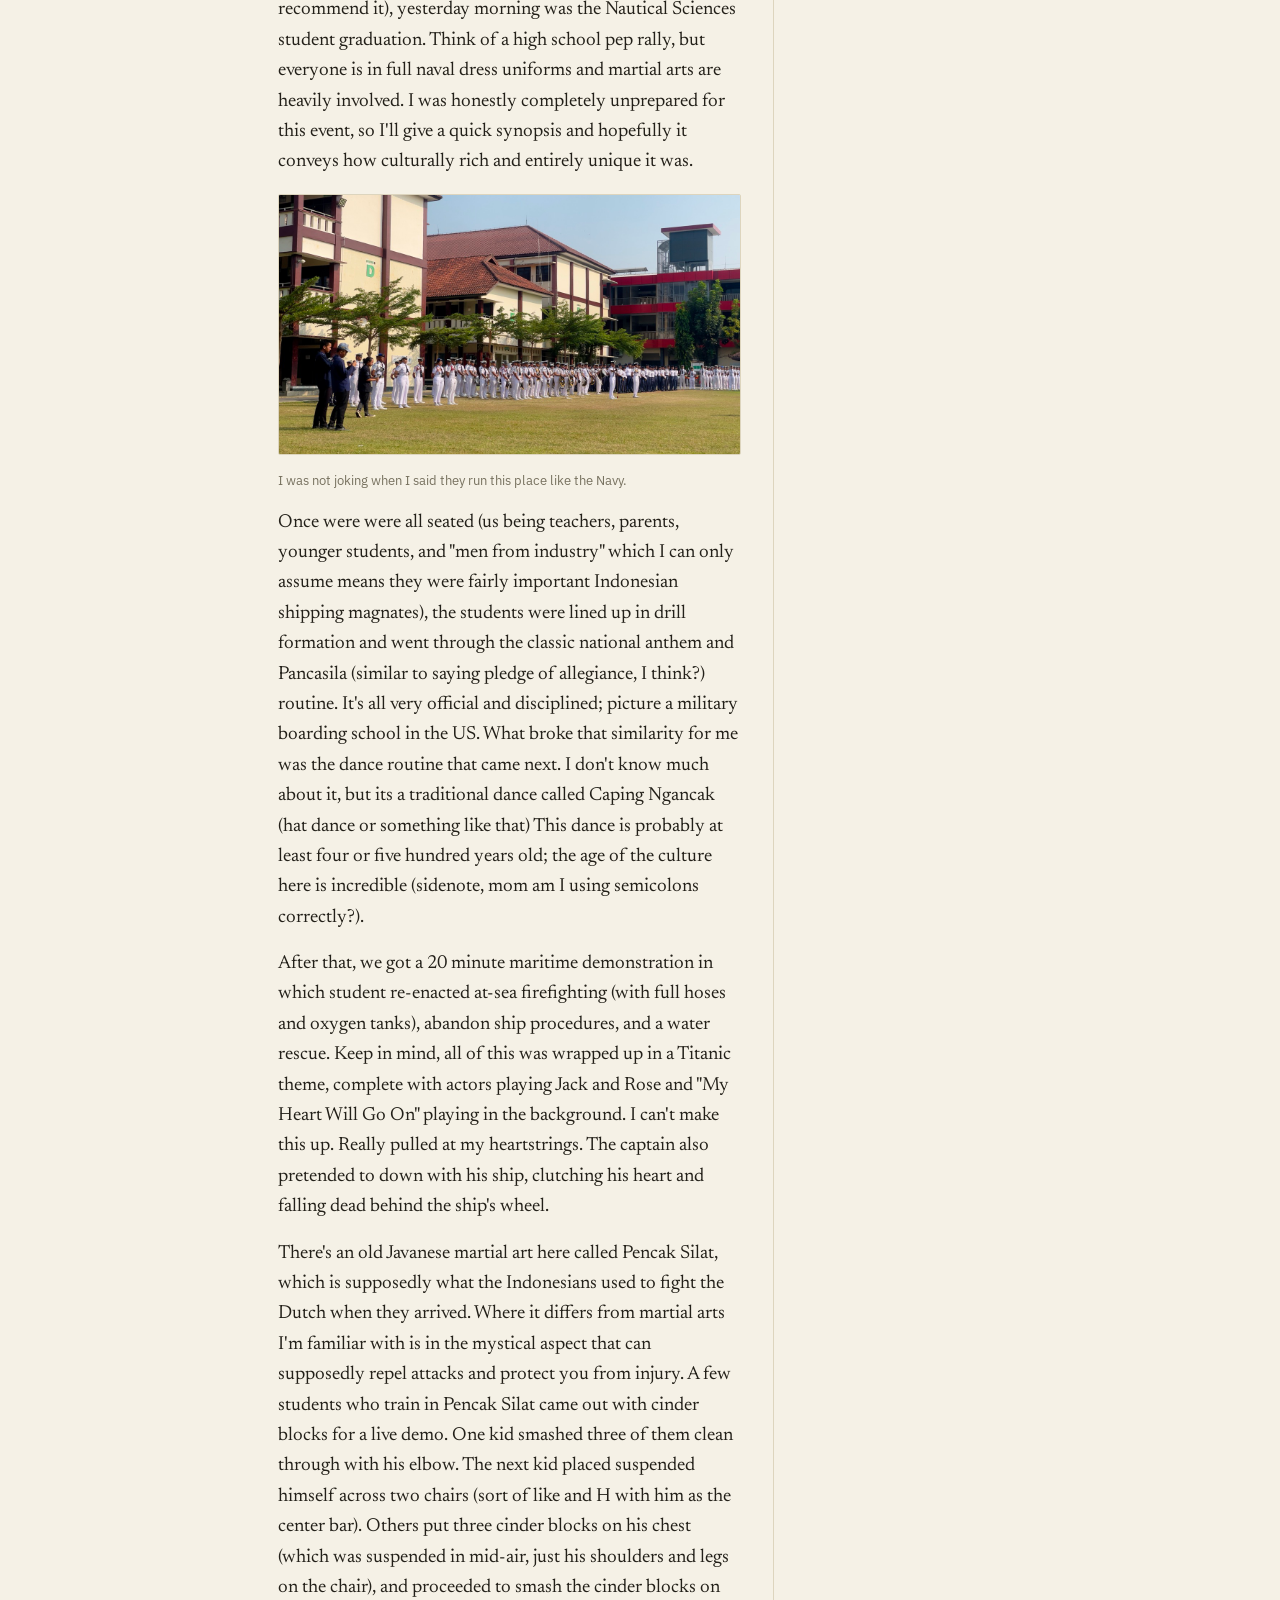
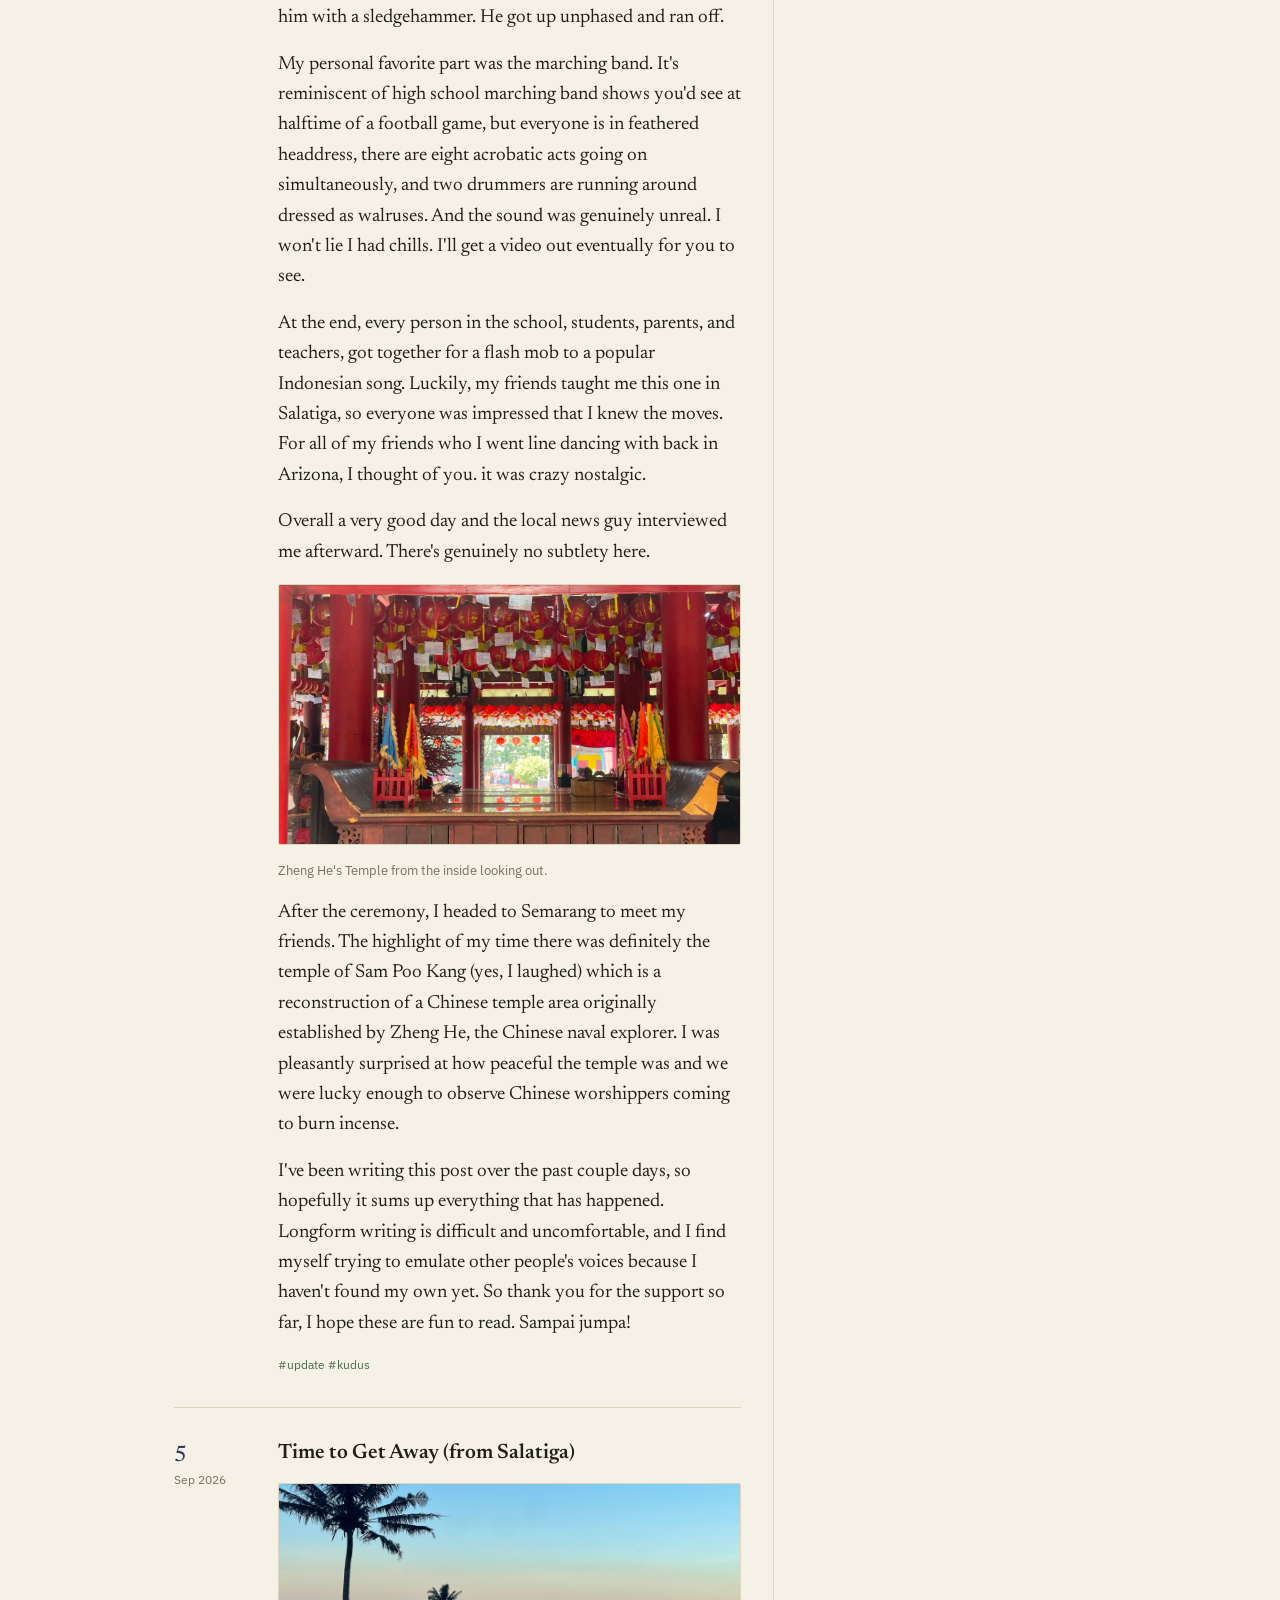
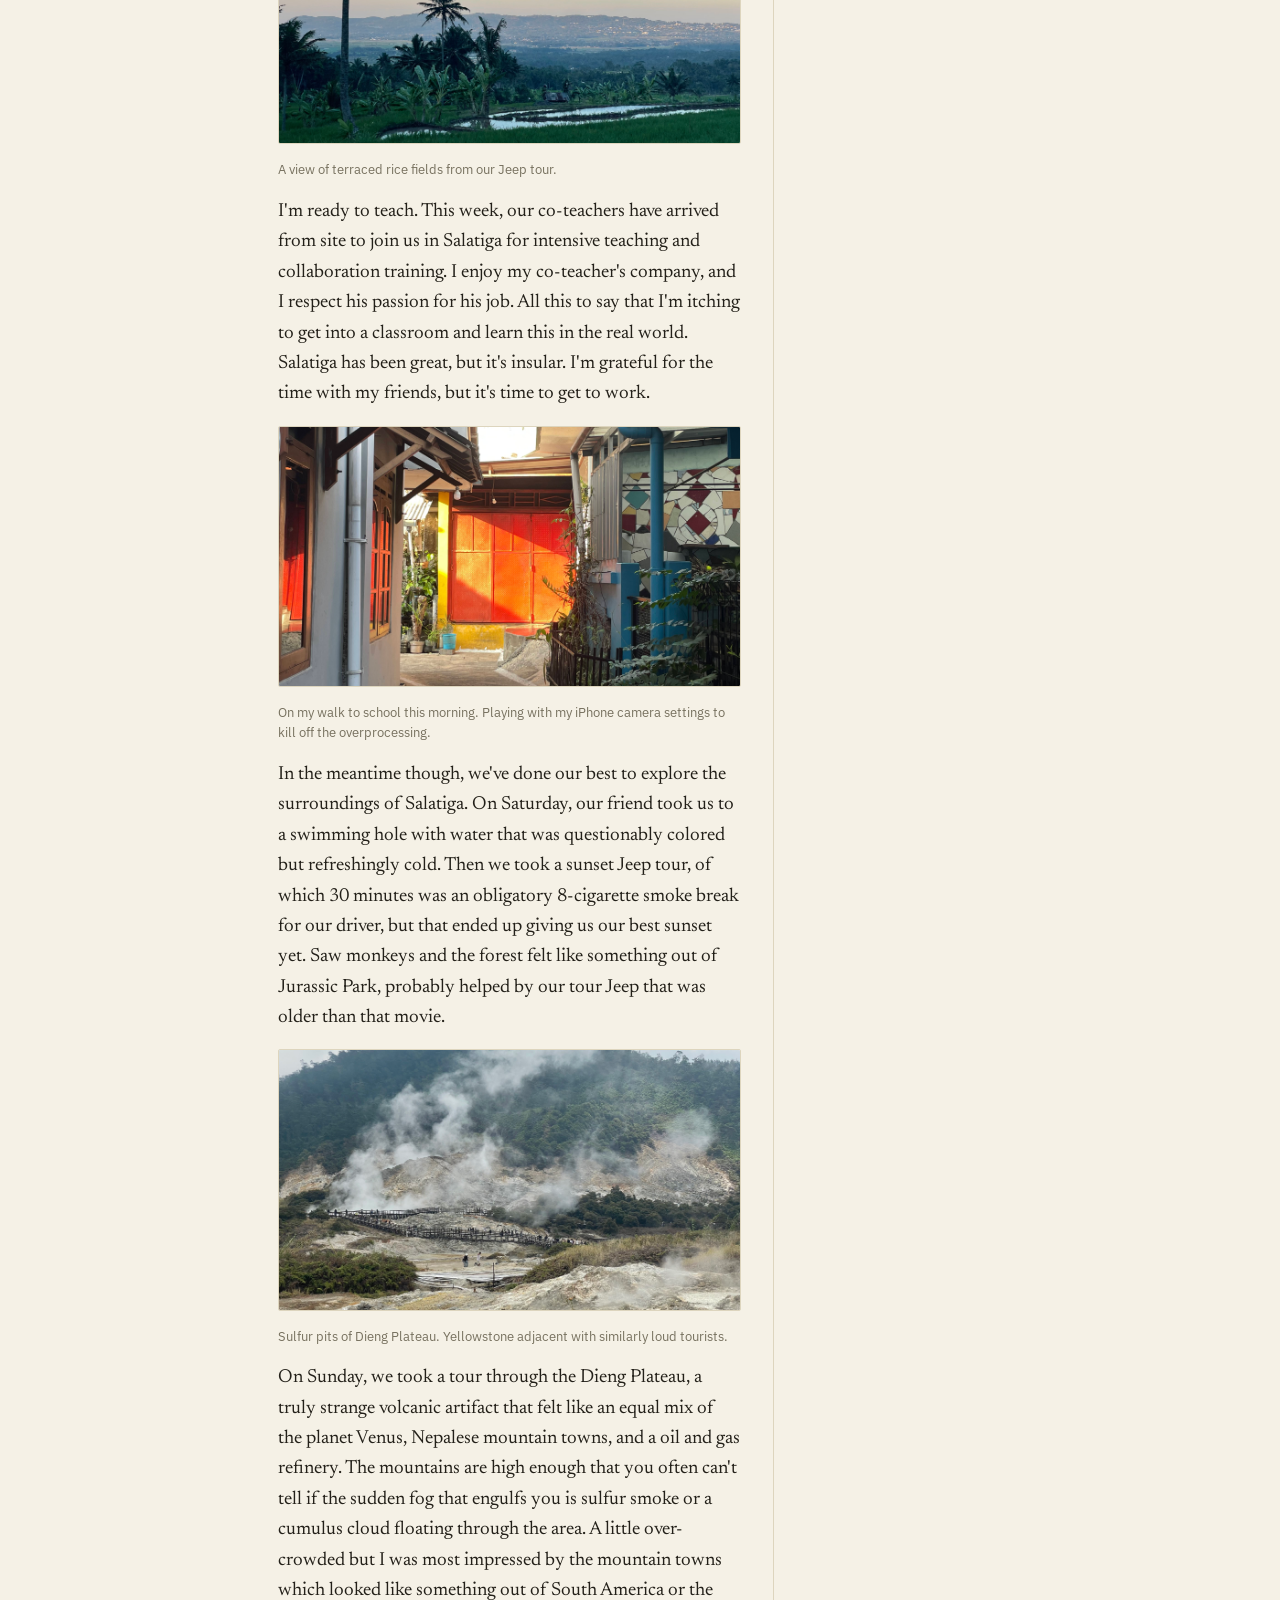
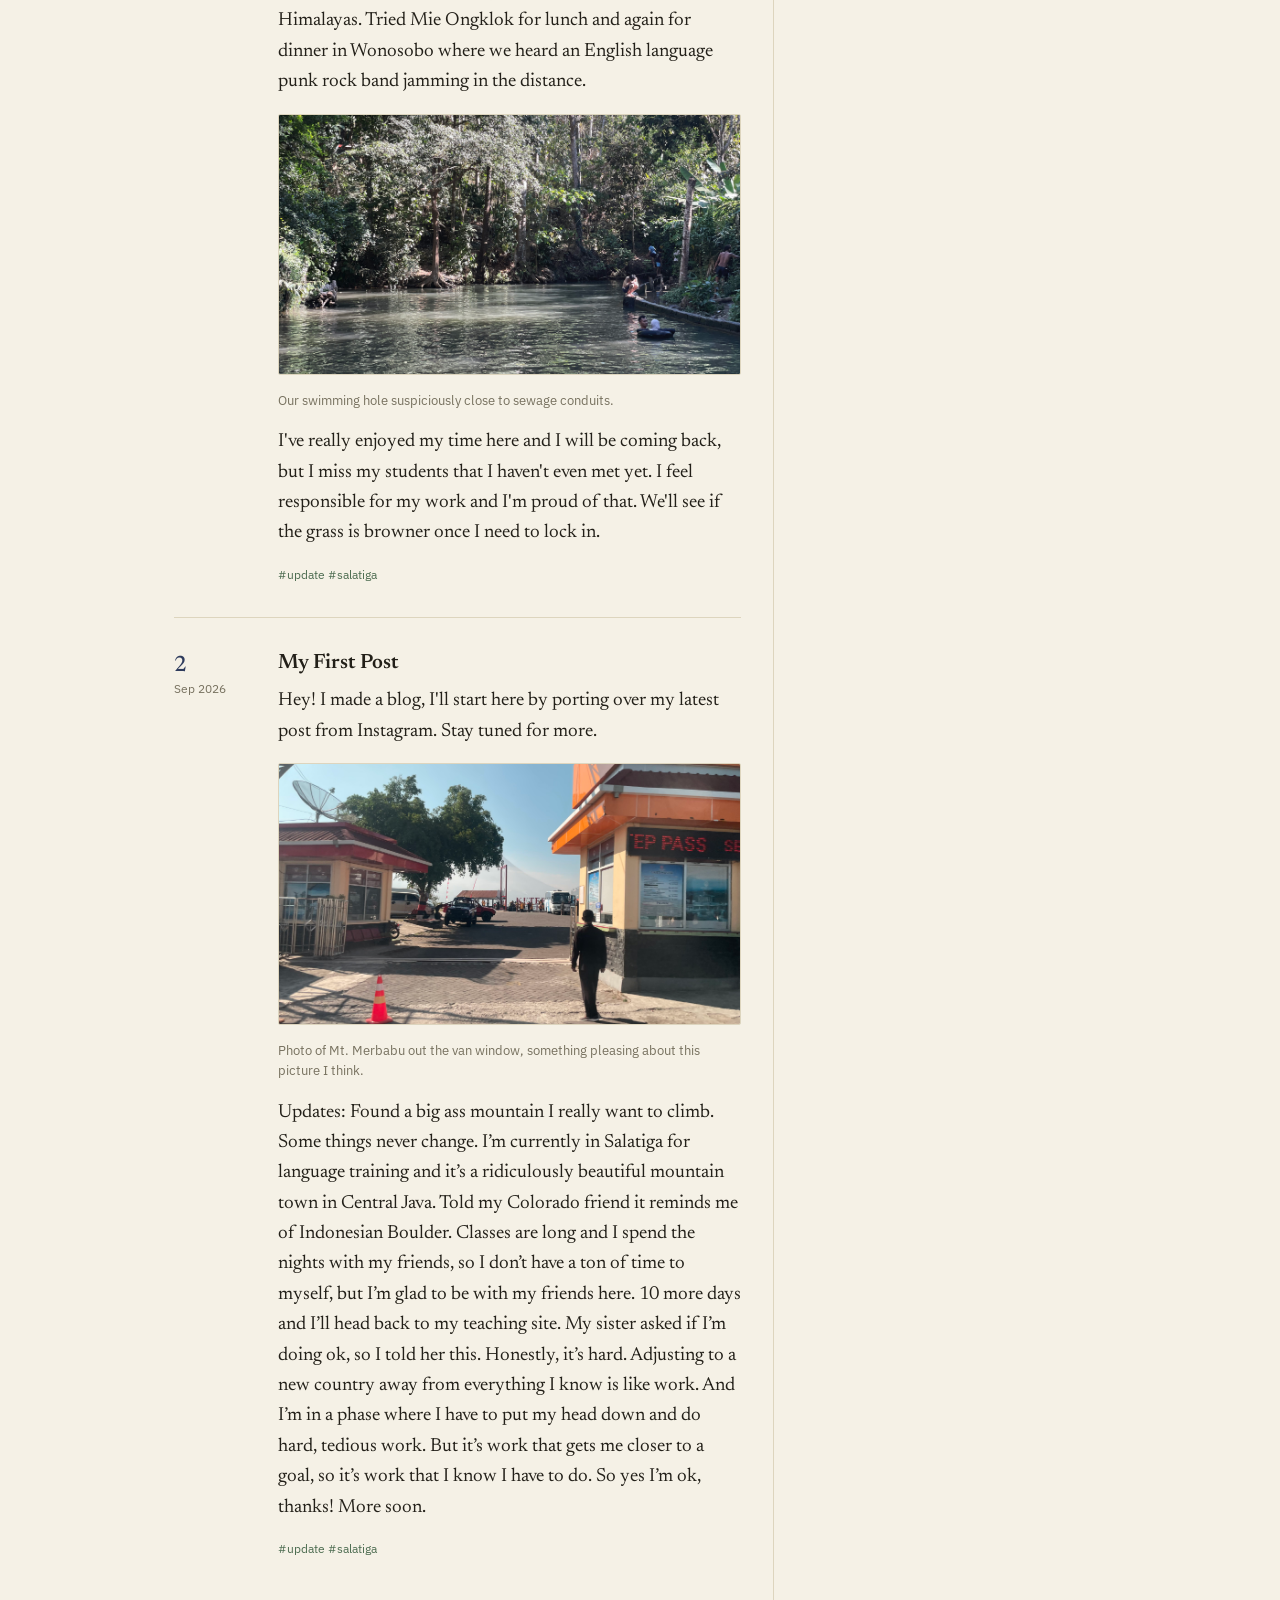
==== commit 0781e510: "Site update Fri 10/02/2026 20:42:39.97" ====
--- a/index.html
+++ b/index.html
@@ -17,10 +17,9 @@
     <form action="https://buttondown.com/api/emails/embed-subscribe/clakins" method="post" class="header-subscribe-form"> <input type="email" name="email" placeholder="you@example.com" required> <input type="submit" value="Subscribe"> </form>
     <nav class="site-nav">
       <a href="index.html">Feed</a>
-      <a href="wire.html">Wire</a>
+      <a href="projects.html">Projects</a>
       <a href="now.html">Now</a>
       <a href="about.html">About</a>
-      <a href="feed.xml">RSS</a>
     </nav>
   </div>
 </header>
--- a/style.css
+++ b/style.css
@@ -70,10 +70,11 @@
 }
 
 .site-nav {
-  font-family: var(--sans);
-  font-size: 0.9rem;
+  font-family: var(--serif);
+  font-size: 1.1rem;
   display: flex;
   gap: 1.25rem;
+  font-weight: bold;
 }
 
 .site-nav a {
@@ -229,40 +230,92 @@
   .media-rail { border-top: 1px solid var(--rule); padding-top: 2rem; }
 }
 
-/* ---------- Wire ---------- */
-
-.wire {
-  max-width: 560px;
+/* ---------- Projects page ---------- */
+
+.projects-layout {
+  display: grid;
+  grid-template-columns: 200px 1fr;
+  gap: 2.5rem;
+  max-width: 980px;
   margin: 0 auto;
   padding: 2.5rem 1.5rem 4rem;
-}
-
-.wire-entry {
-  padding: 1.5rem 0;
-  border-bottom: 1px solid var(--rule);
-}
-.wire-entry:first-child { padding-top: 0; }
-.wire-entry:last-child { border-bottom: none; }
-
-.wire-time {
-  font-family: var(--sans);
-  font-size: 0.78rem;
-  color: var(--muted);
-  margin-bottom: 0.6rem;
-}
-
-.wire-photo {
+  align-items: start;
+}
+
+.projects-sidebar {
+  position: sticky;
+  top: 2.5rem;
+}
+
+.projects-nav {
+  display: flex;
+  flex-direction: column;
+  gap: 0.6rem;
+}
+
+.projects-nav-link {
+  font-family: var(--sans);
+  font-size: 0.85rem;
+  color: var(--ink);
+  text-decoration: none;
+  padding-bottom: 2px;
+  border-bottom: 1px solid transparent;
+}
+.projects-nav-link:hover {
+  color: var(--indigo);
+  border-bottom-color: var(--indigo);
+}
+
+.projects-main {
+  display: flex;
+  flex-direction: column;
+  gap: 4rem;
+}
+
+.project-section {
+  scroll-margin-top: 2rem;
+}
+
+.project-title {
+  font-size: 1.6rem;
+  font-weight: 600;
+  margin: 0 0 0.4rem;
+}
+
+.project-description {
+  font-family: var(--sans);
+  font-size: 0.9rem;
+  color: var(--muted);
+  margin: 0 0 1.5rem;
+}
+
+.project-grid {
+  display: grid;
+  grid-template-columns: repeat(3, 1fr);
+  gap: 1rem;
+}
+
+.project-image {
+  margin: 0;
+}
+
+.project-image img {
   width: 100%;
-  border-radius: 2px;
+  display: block;
   border: 1px solid var(--rule);
-  display: block;
-  margin-bottom: 0.8rem;
-}
-
-.wire-text {
-  margin: 0;
-  font-size: 1.05rem;
-  line-height: 1.55;
+}
+
+.project-image figcaption {
+  font-family: var(--sans);
+  font-size: 0.75rem;
+  color: var(--muted);
+  margin-top: 0.4rem;
+}
+
+@media (max-width: 760px) {
+  .projects-layout { grid-template-columns: 1fr; }
+  .projects-sidebar { position: static; }
+  .project-grid { grid-template-columns: repeat(2, 1fr); }
 }
 
 /* ---------- Standalone pages (about/now) ---------- */
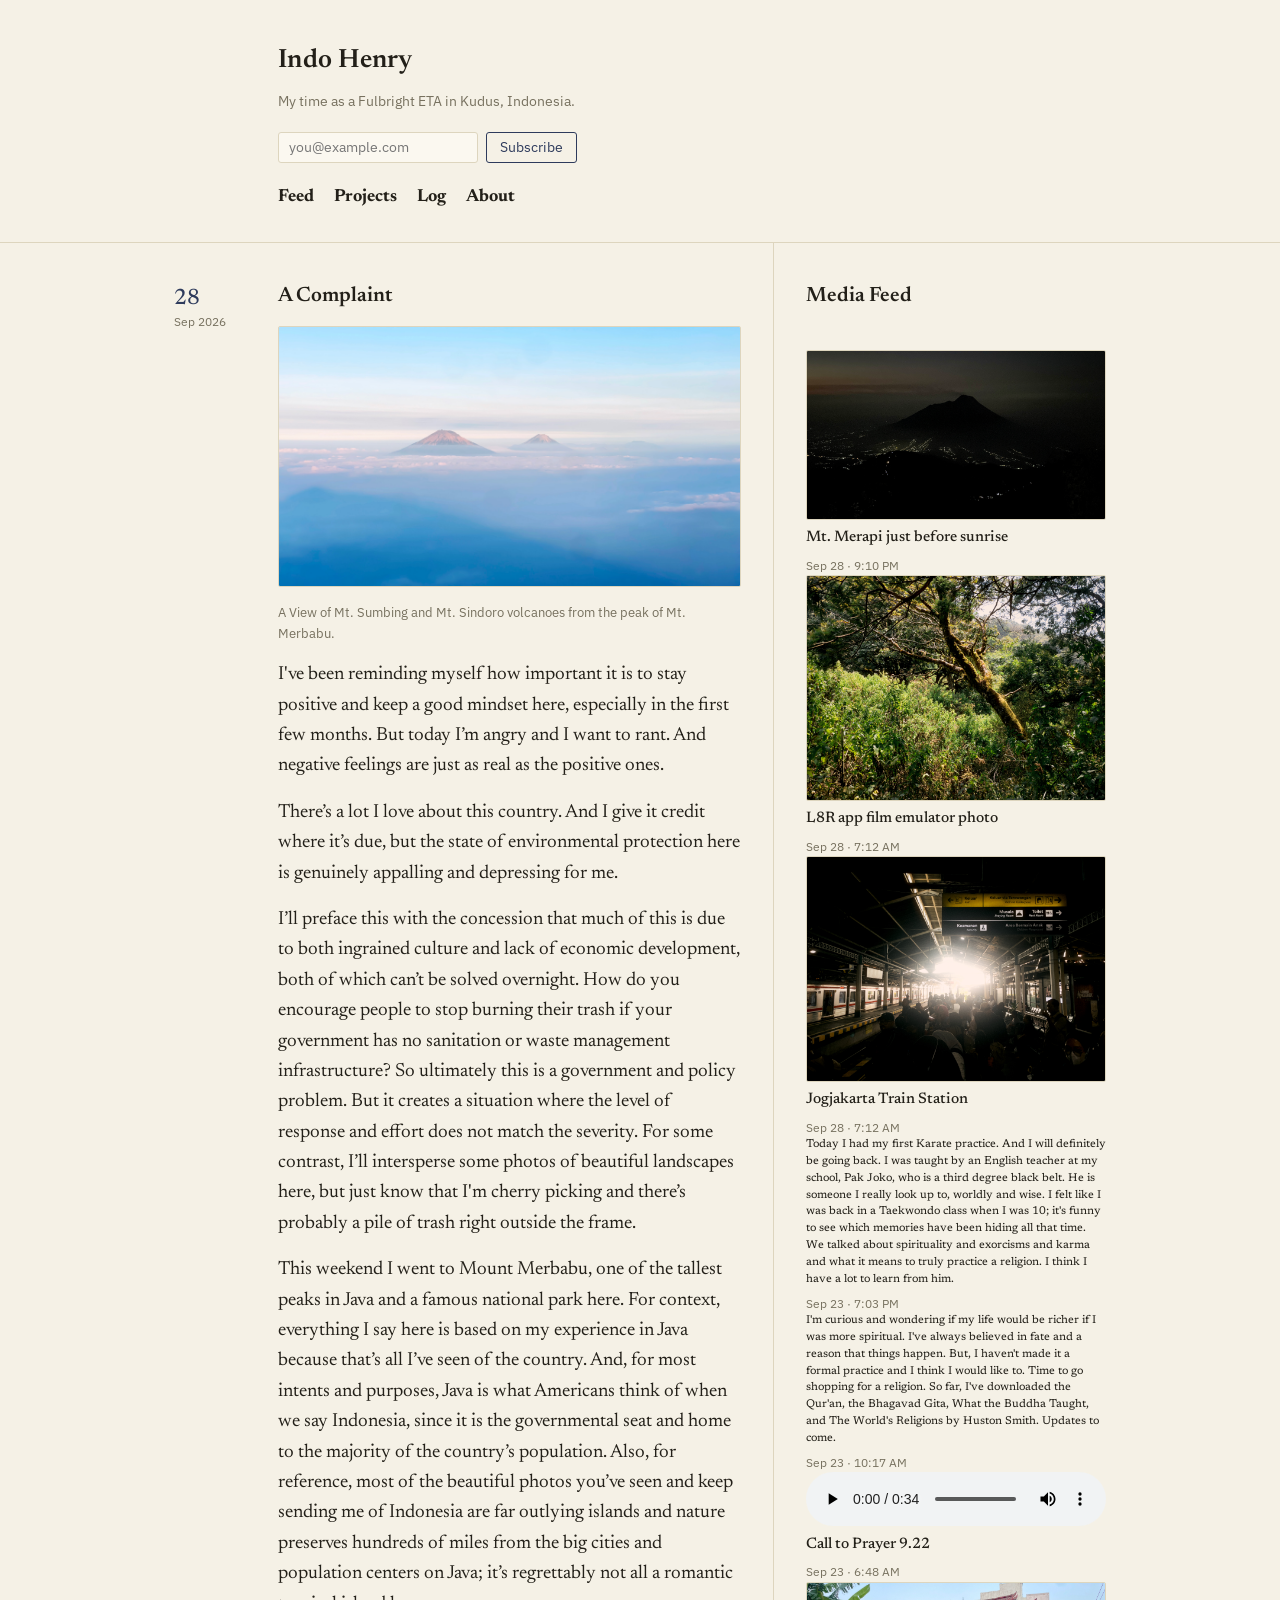
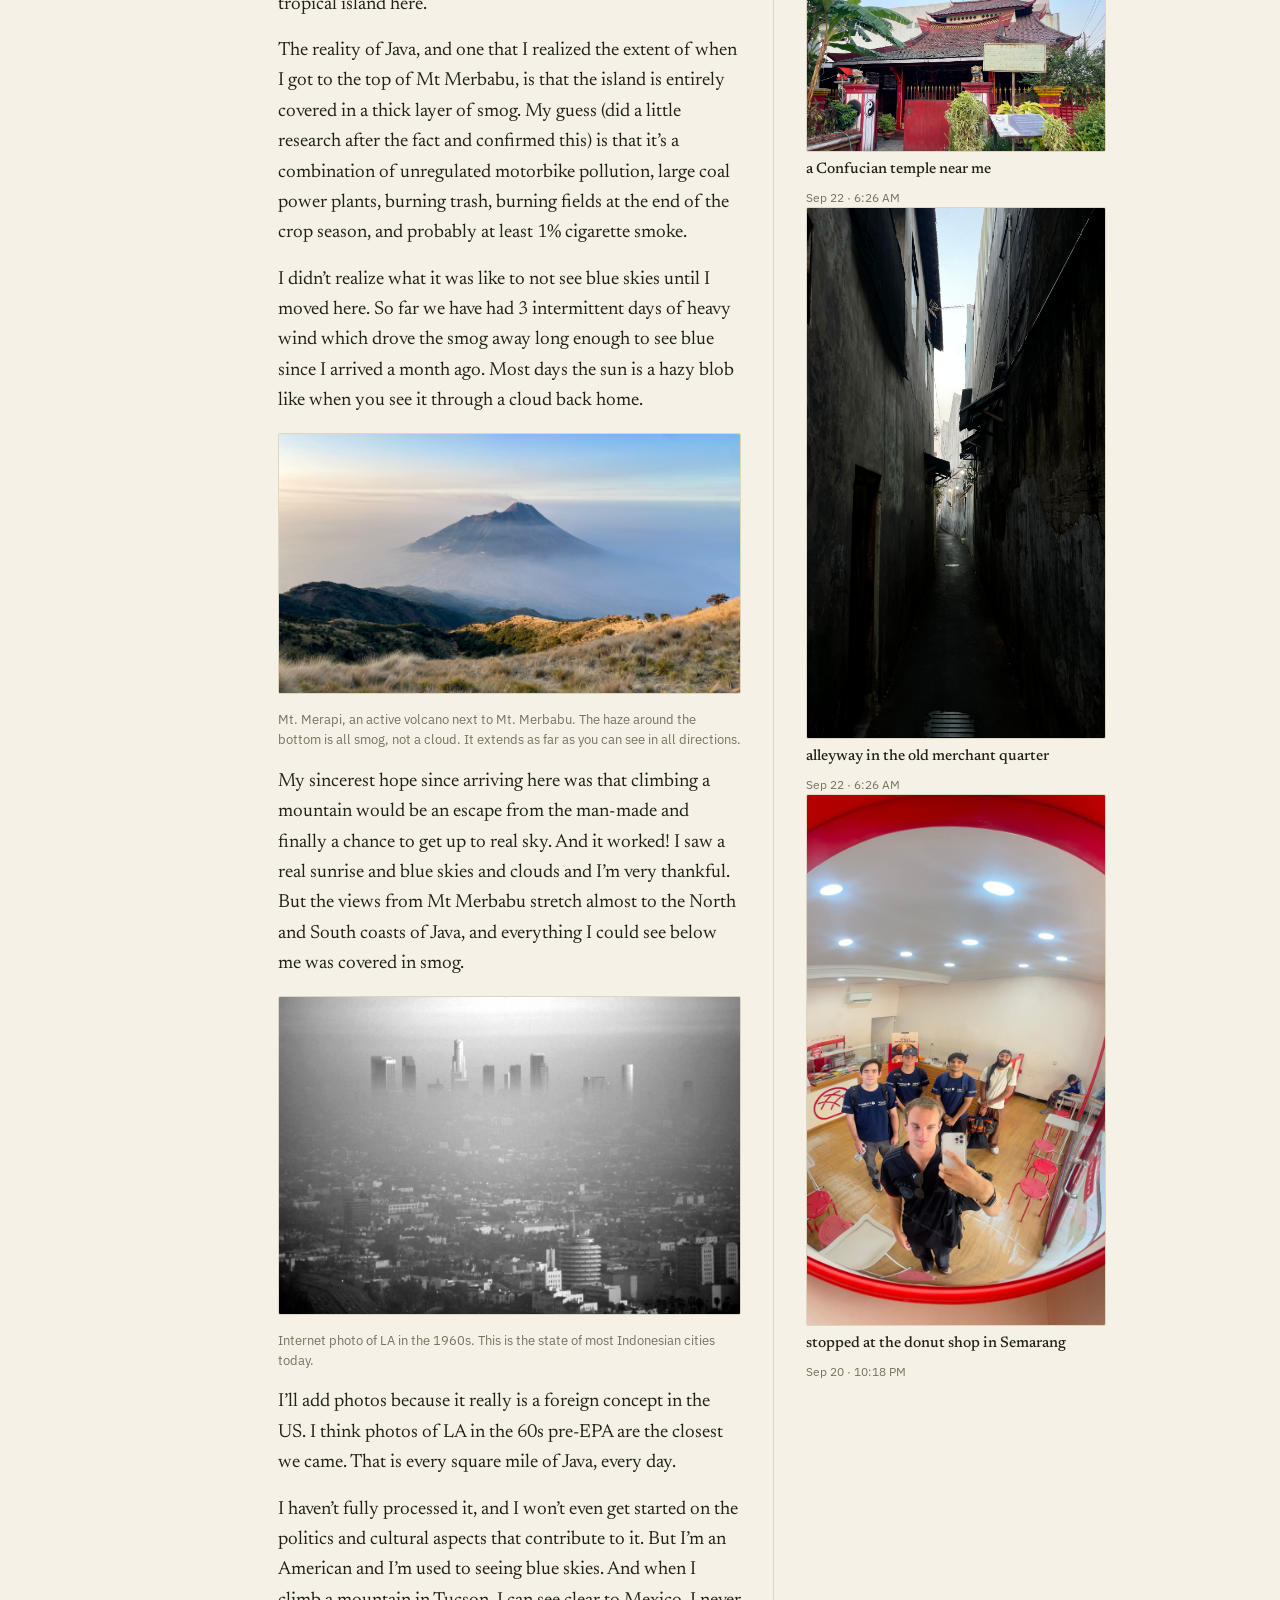
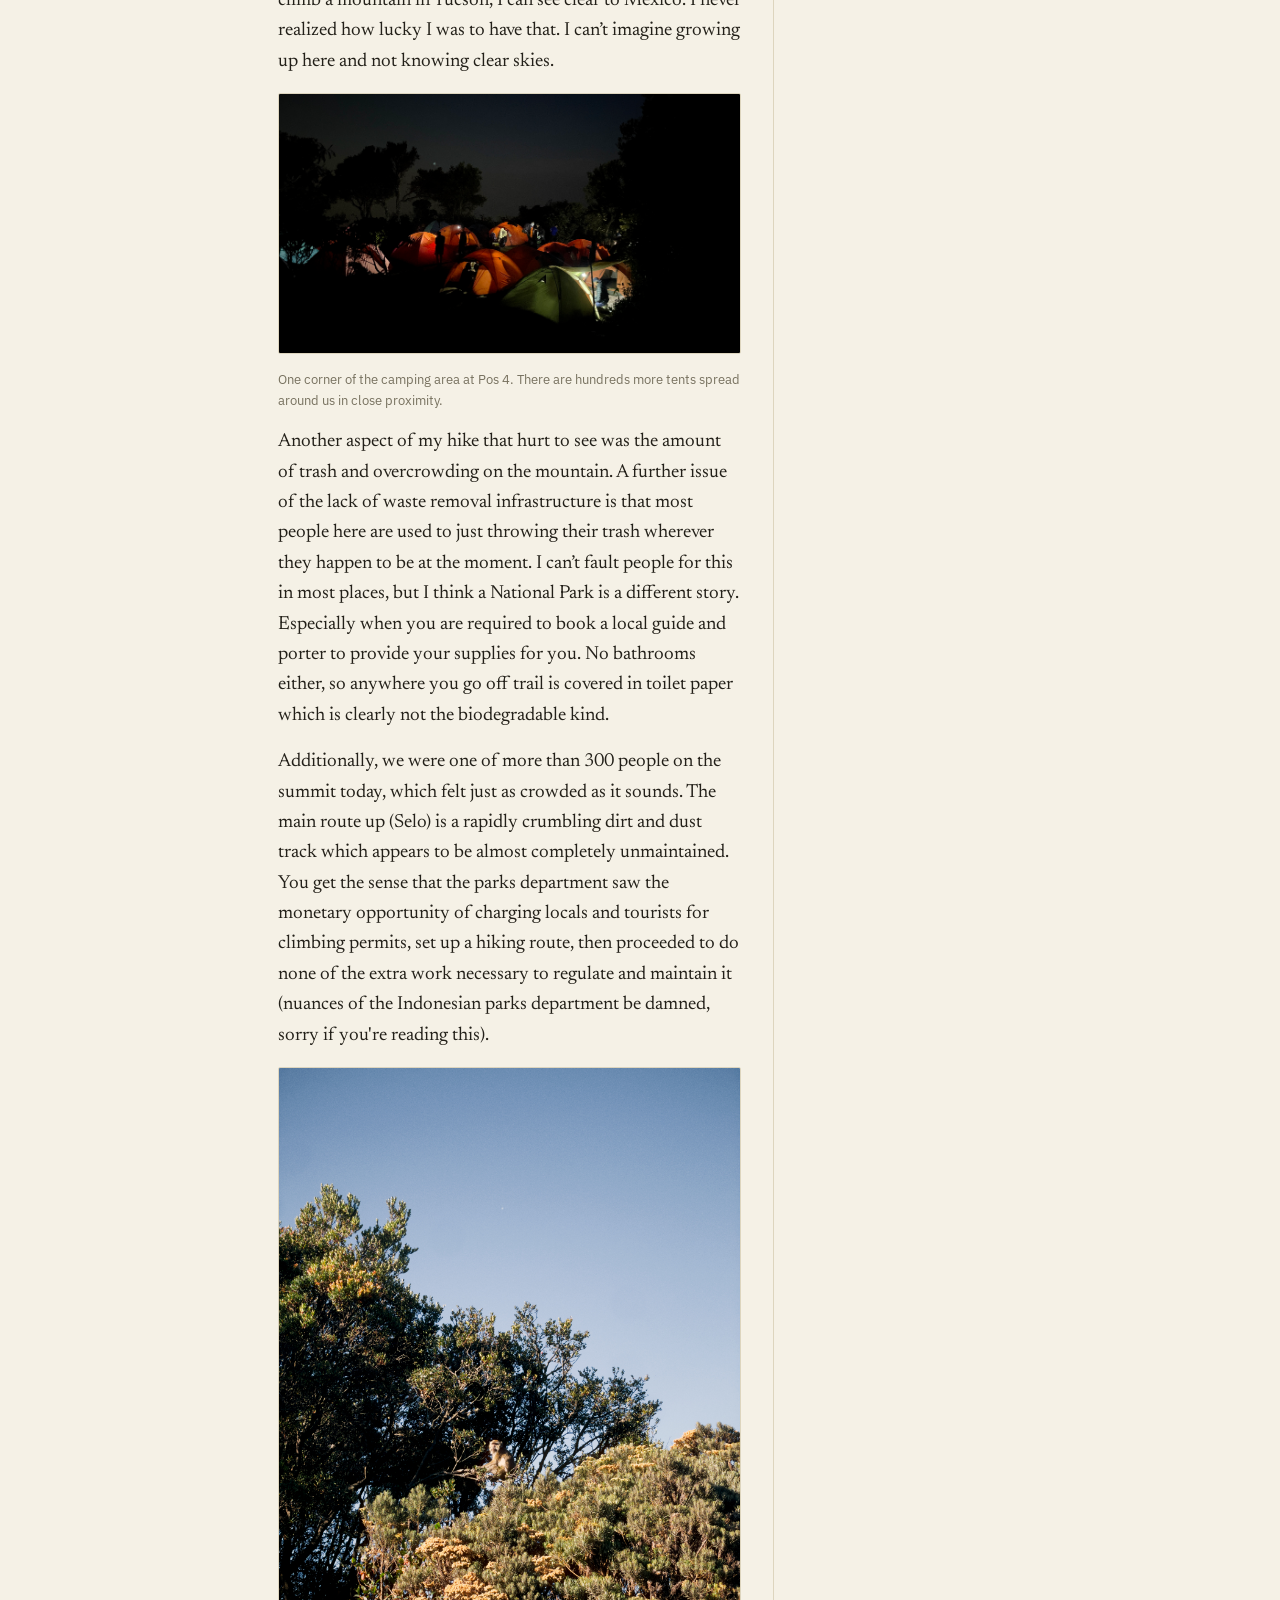
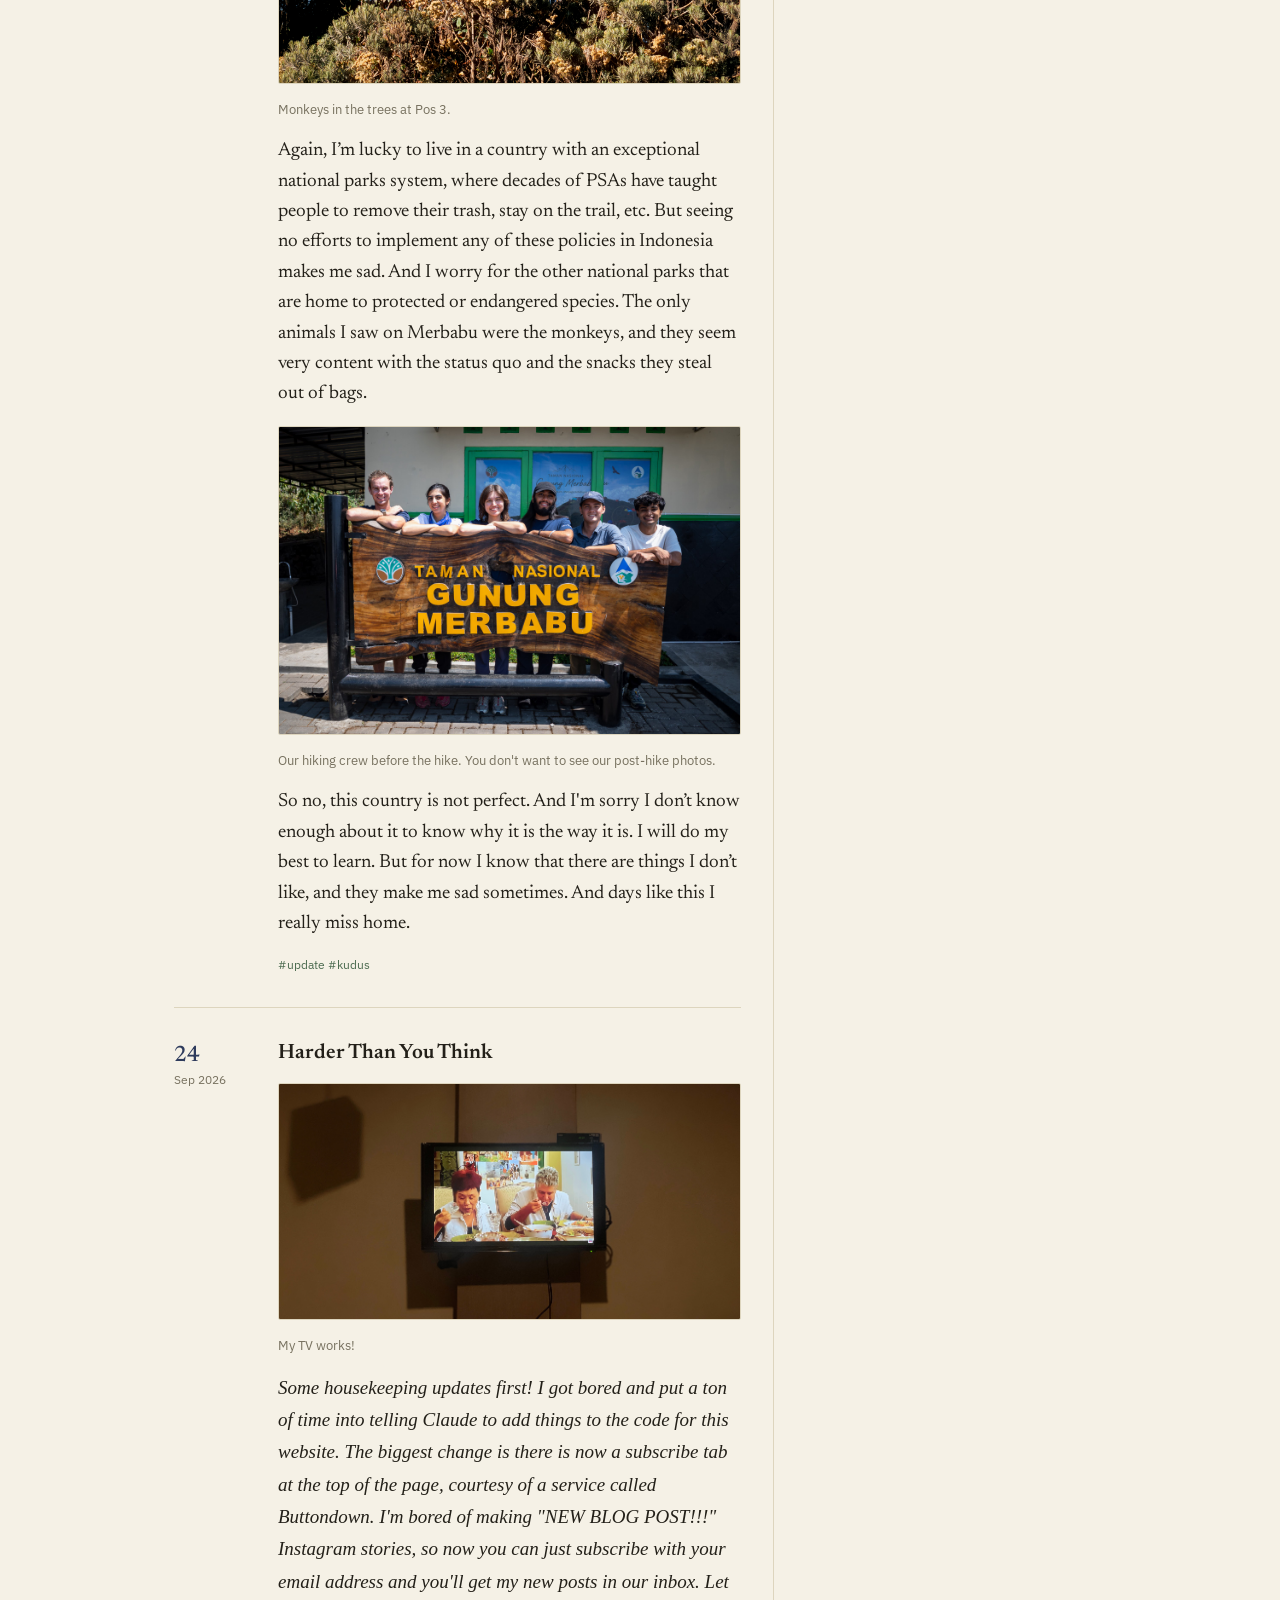
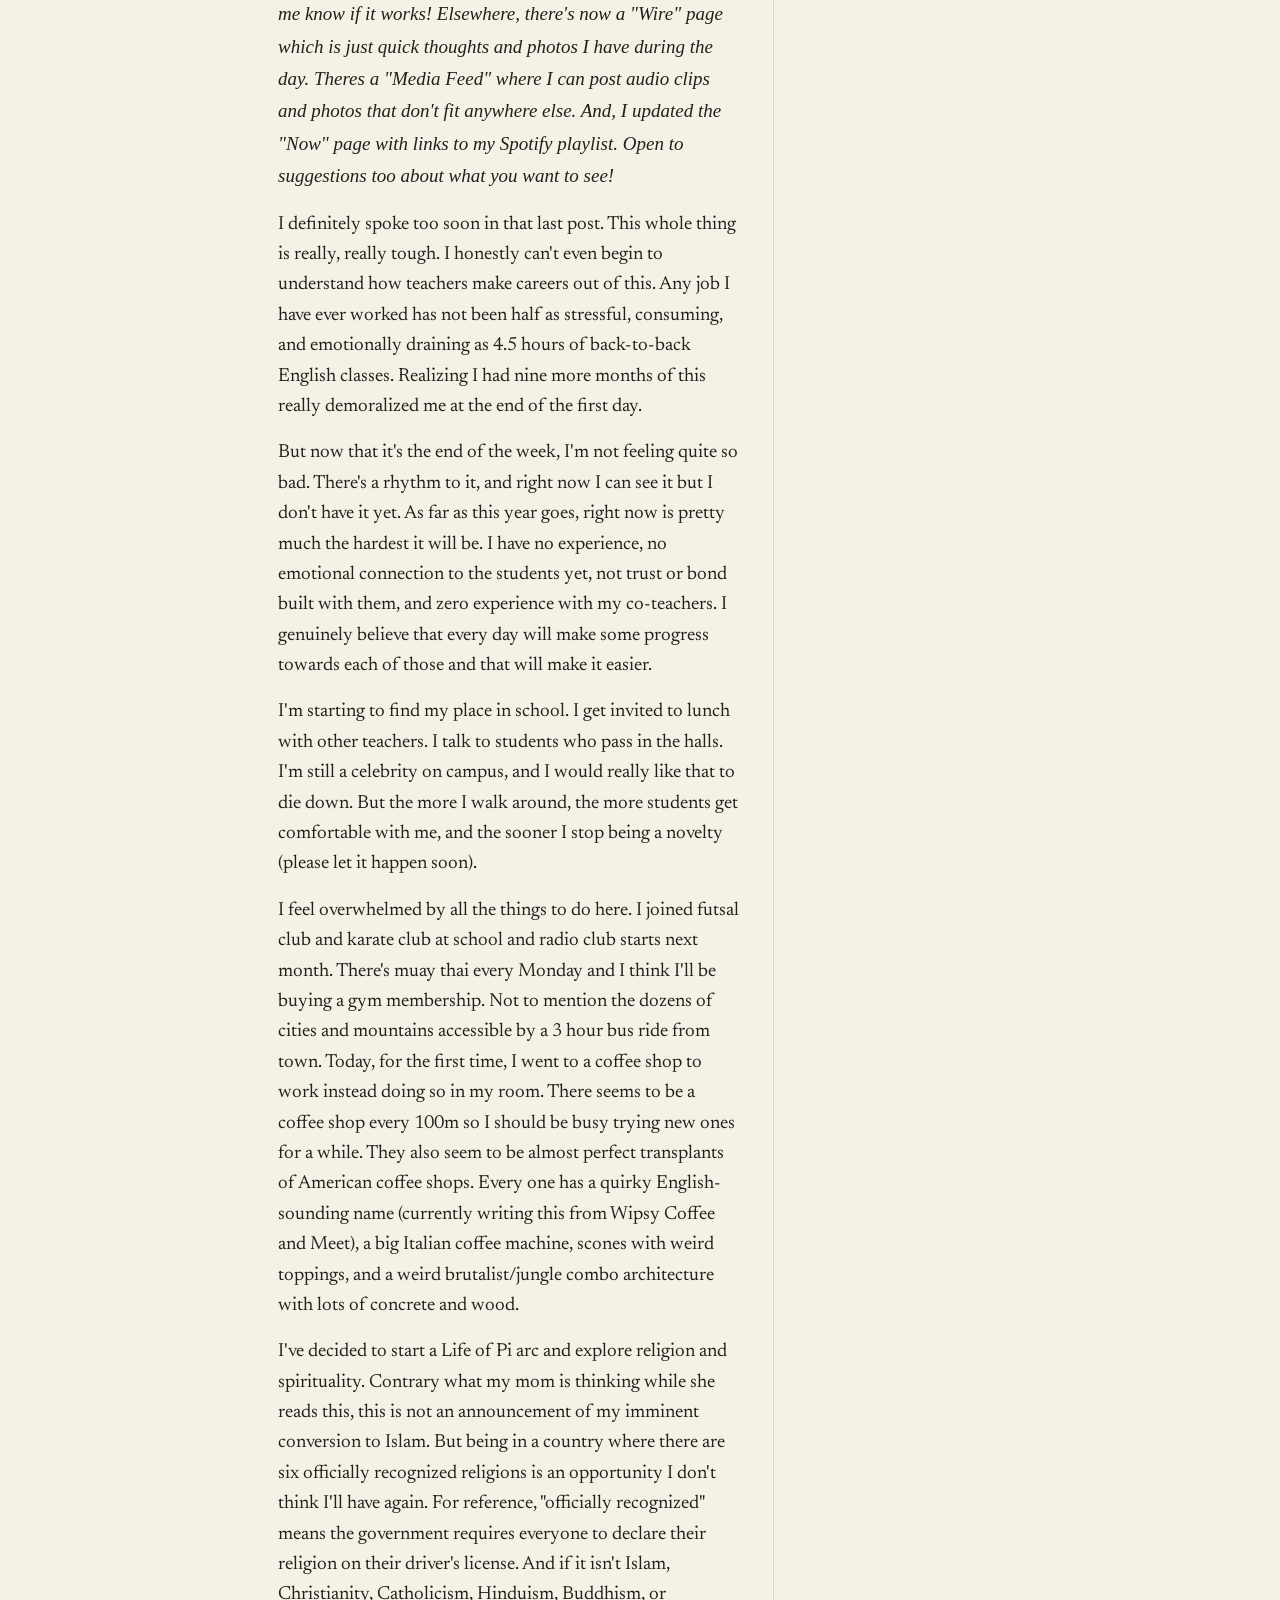
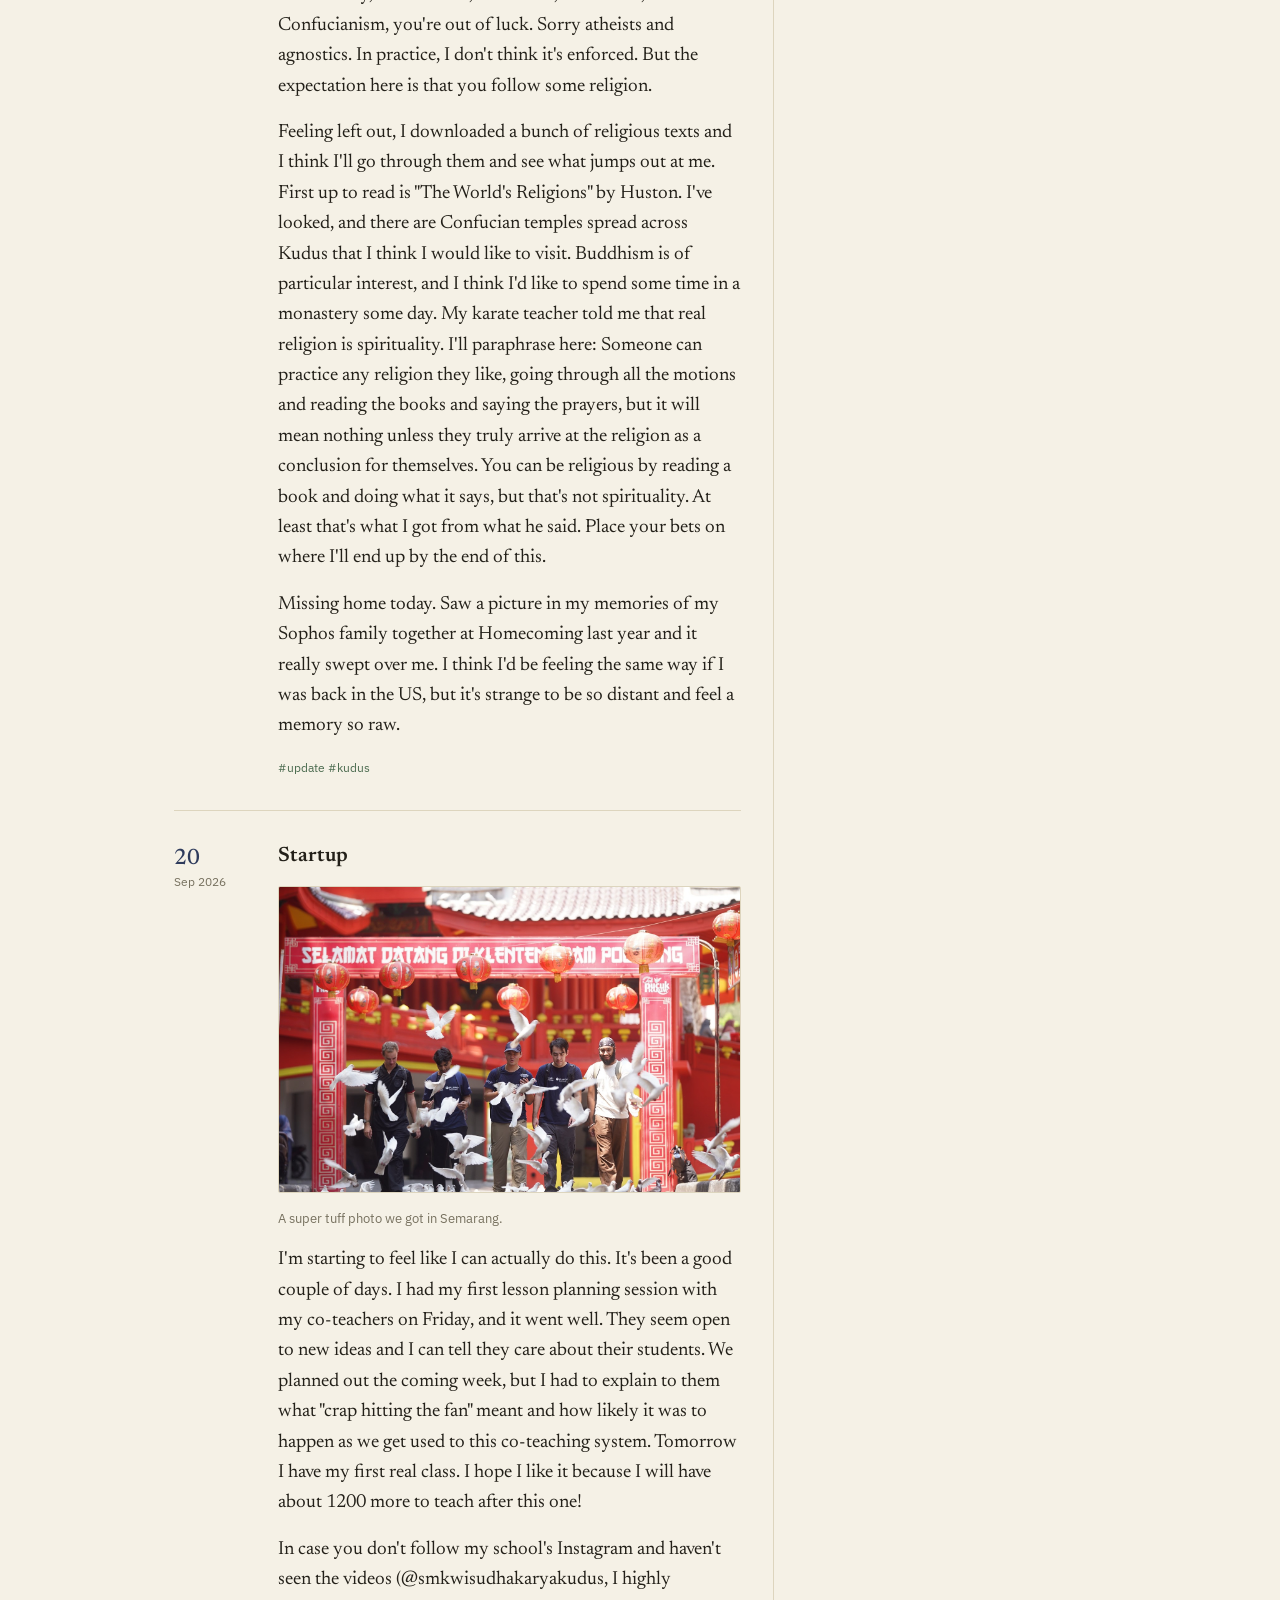
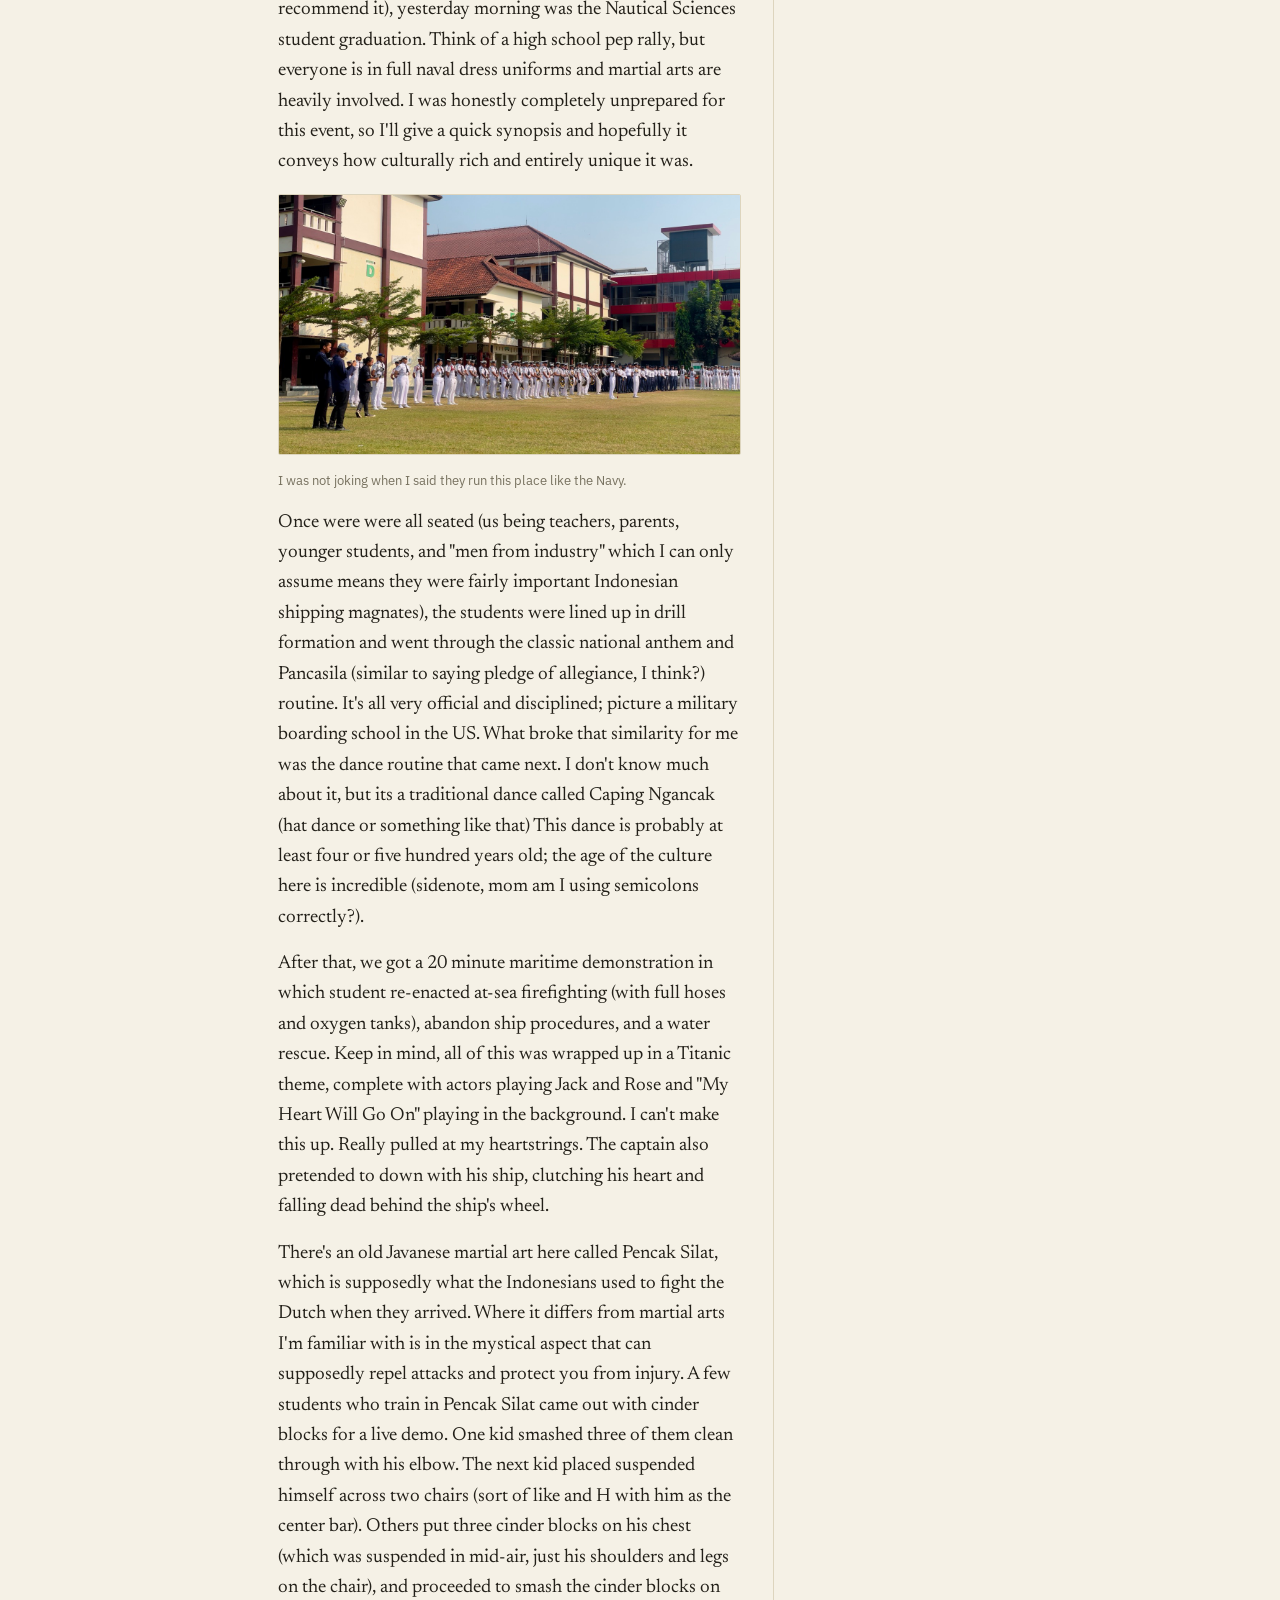
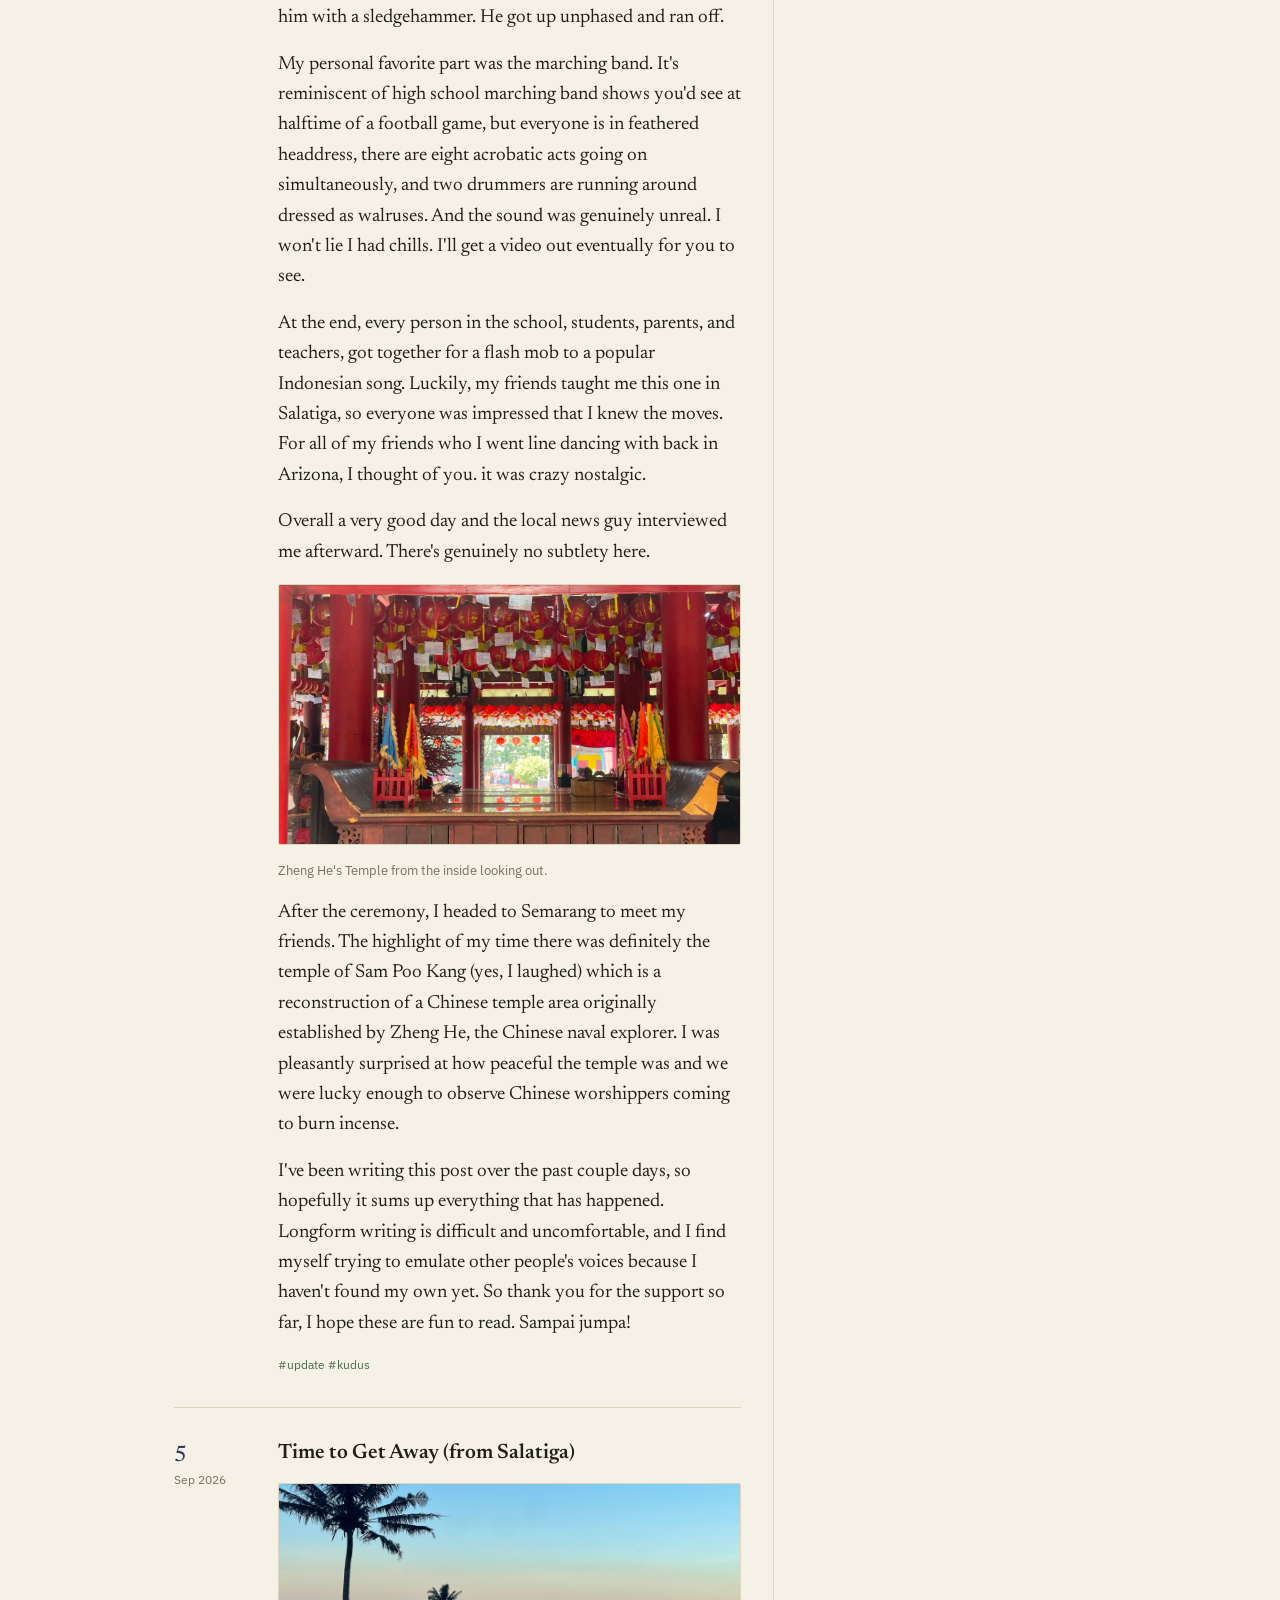
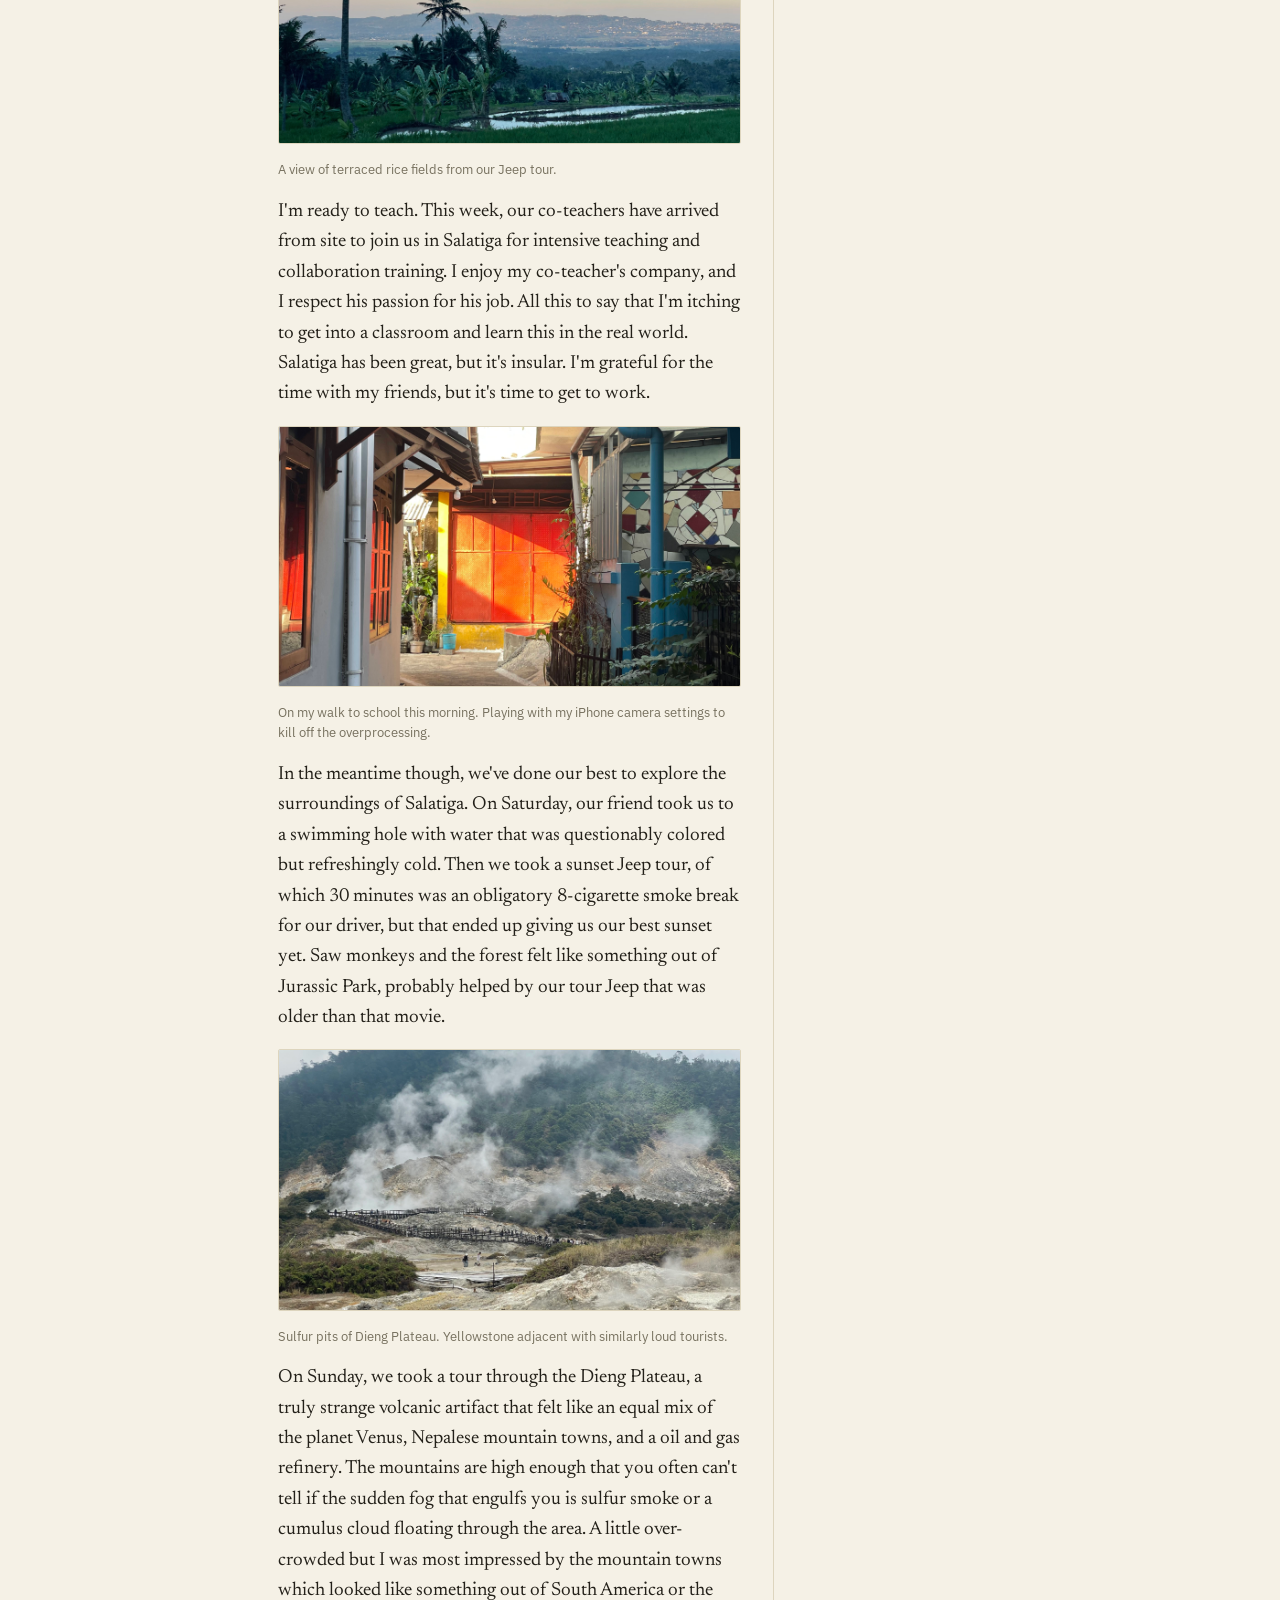
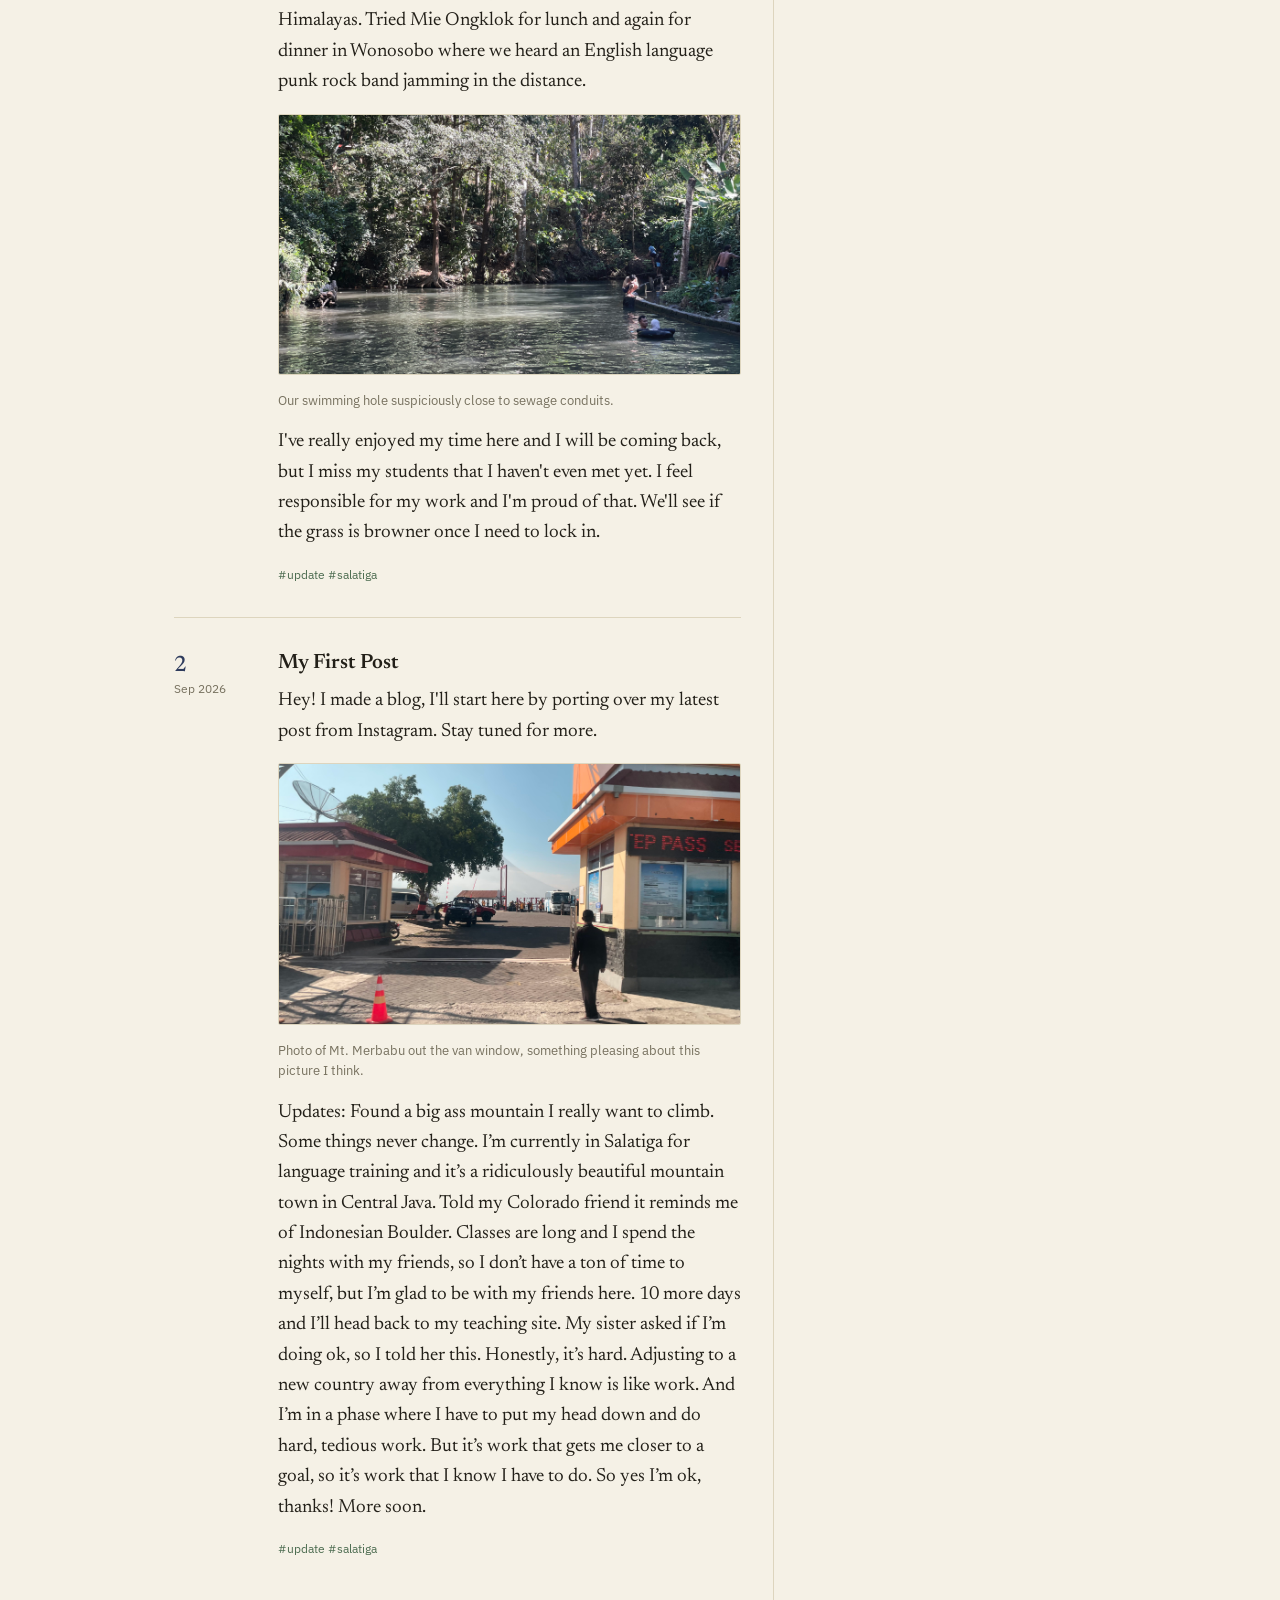
==== commit 95387e48: "Site update Mon 10/05/2026 16:06:10.62" ====
--- a/index.html
+++ b/index.html
@@ -18,7 +18,7 @@
     <nav class="site-nav">
       <a href="index.html">Feed</a>
       <a href="projects.html">Projects</a>
-      <a href="now.html">Now</a>
+      <a href="log.html">Log</a>
       <a href="about.html">About</a>
     </nav>
   </div>
--- a/style.css
+++ b/style.css
@@ -230,6 +230,14 @@
   .media-rail { border-top: 1px solid var(--rule); padding-top: 2rem; }
 }
 
+.media-item-text {
+  font-family: var(--serif);
+  font-size: 0.70rem;
+  line-height: 1.5;
+  color: var(--ink);
+  margin: 0;
+}
+
 /* ---------- Projects page ---------- */
 
 .projects-layout {
@@ -318,6 +326,79 @@
   .project-grid { grid-template-columns: repeat(2, 1fr); }
 }
 
+.project-subtitle {
+  font-family: var(--serif);
+  font-style: italic;
+  font-size: 0.95rem;
+  color: var(--muted);
+  margin: 0 0 0.6rem;
+}
+
+/* ---------- Lightbox ---------- */
+
+.project-image img {
+  cursor: zoom-in;
+}
+
+.lightbox-overlay {
+  display: none;
+  position: fixed;
+  inset: 0;
+  background: rgba(20, 18, 14, 0.92);
+  z-index: 1000;
+  align-items: center;
+  justify-content: center;
+}
+.lightbox-overlay.open {
+  display: flex;
+}
+
+.lightbox-image {
+  max-width: 85vw;
+  max-height: 85vh;
+  object-fit: contain;
+  border: 1px solid rgba(255,255,255,0.15);
+}
+
+.lightbox-close {
+  position: absolute;
+  top: 1.5rem;
+  right: 2rem;
+  background: none;
+  border: none;
+  color: #fff;
+  font-size: 2.2rem;
+  line-height: 1;
+  cursor: pointer;
+}
+
+.lightbox-prev,
+.lightbox-next {
+  position: absolute;
+  top: 50%;
+  transform: translateY(-50%);
+  background: none;
+  border: none;
+  color: #fff;
+  font-size: 3rem;
+  line-height: 1;
+  cursor: pointer;
+  padding: 0.5rem 1rem;
+}
+.lightbox-prev { left: 1rem; }
+.lightbox-next { right: 1rem; }
+
+.lightbox-caption {
+  position: absolute;
+  bottom: 2rem;
+  left: 0;
+  right: 0;
+  text-align: center;
+  font-family: var(--sans);
+  font-size: 0.85rem;
+  color: #ddd;
+}
+
 /* ---------- Standalone pages (about/now) ---------- */
 
 .page {
@@ -340,6 +421,125 @@
   padding-left: 1.2rem;
 }
 .now-list li { margin-bottom: 0.6rem; }
+
+/* ---------- Log page ---------- */
+
+.log-layout {
+  display: grid;
+  grid-template-columns: 160px 1fr;
+  gap: 2.5rem;
+  max-width: 980px;
+  margin: 0 auto;
+  padding: 2.5rem 1.5rem 4rem;
+  align-items: start;
+}
+
+.log-sidebar {
+  position: sticky;
+  top: 2.5rem;
+}
+
+.log-nav {
+  display: flex;
+  flex-direction: column;
+  gap: 0.6rem;
+}
+
+.log-nav-link {
+  font-family: var(--sans);
+  font-size: 0.85rem;
+  color: var(--ink);
+  text-decoration: none;
+  padding-bottom: 2px;
+  border-bottom: 1px solid transparent;
+}
+.log-nav-link:hover,
+.log-nav-link.active {
+  color: var(--indigo);
+  border-bottom-color: var(--indigo);
+}
+
+/* Feed view */
+
+.log-feed {
+  display: flex;
+  flex-direction: column;
+}
+
+.log-feed-item {
+  display: grid;
+  grid-template-columns: 120px 1fr;
+  gap: 1.25rem;
+  padding: 1.5rem 0;
+  border-bottom: 1px solid var(--rule);
+}
+.log-feed-item:first-child { padding-top: 0; }
+.log-feed-item:last-child { border-bottom: none; }
+
+.log-feed-photo {
+  width: 100%;
+  aspect-ratio: 1;
+  object-fit: cover;
+  border: 1px solid var(--rule);
+  cursor: zoom-in;
+}
+
+.log-feed-date {
+  font-family: var(--sans);
+  font-size: 0.75rem;
+  color: var(--muted);
+  margin-bottom: 0.3rem;
+}
+
+.log-feed-title {
+  font-size: 1.1rem;
+  font-weight: 600;
+  margin: 0 0 0.4rem;
+}
+
+.log-feed-description {
+  font-size: 0.95rem;
+  line-height: 1.5;
+  margin: 0 0 0.5rem;
+}
+
+.log-feed-link {
+  font-family: var(--sans);
+  font-size: 0.8rem;
+}
+
+/* Library view */
+
+.log-library {
+  display: grid;
+  grid-template-columns: repeat(3, 1fr);
+  gap: 1.25rem;
+}
+
+.log-library-tile {
+  margin: 0;
+}
+
+.log-library-tile img {
+  width: 100%;
+  aspect-ratio: 1;
+  object-fit: cover;
+  border: 1px solid var(--rule);
+  display: block;
+}
+
+.log-library-tile figcaption {
+  font-family: var(--sans);
+  font-size: 0.8rem;
+  margin-top: 0.4rem;
+}
+
+@media (max-width: 760px) {
+  .log-layout { grid-template-columns: 1fr; }
+  .log-sidebar { position: static; }
+  .log-feed-item { grid-template-columns: 80px 1fr; }
+  .log-library { grid-template-columns: repeat(2, 1fr); }
+}
 
 /* ---------- Footer ---------- */
 
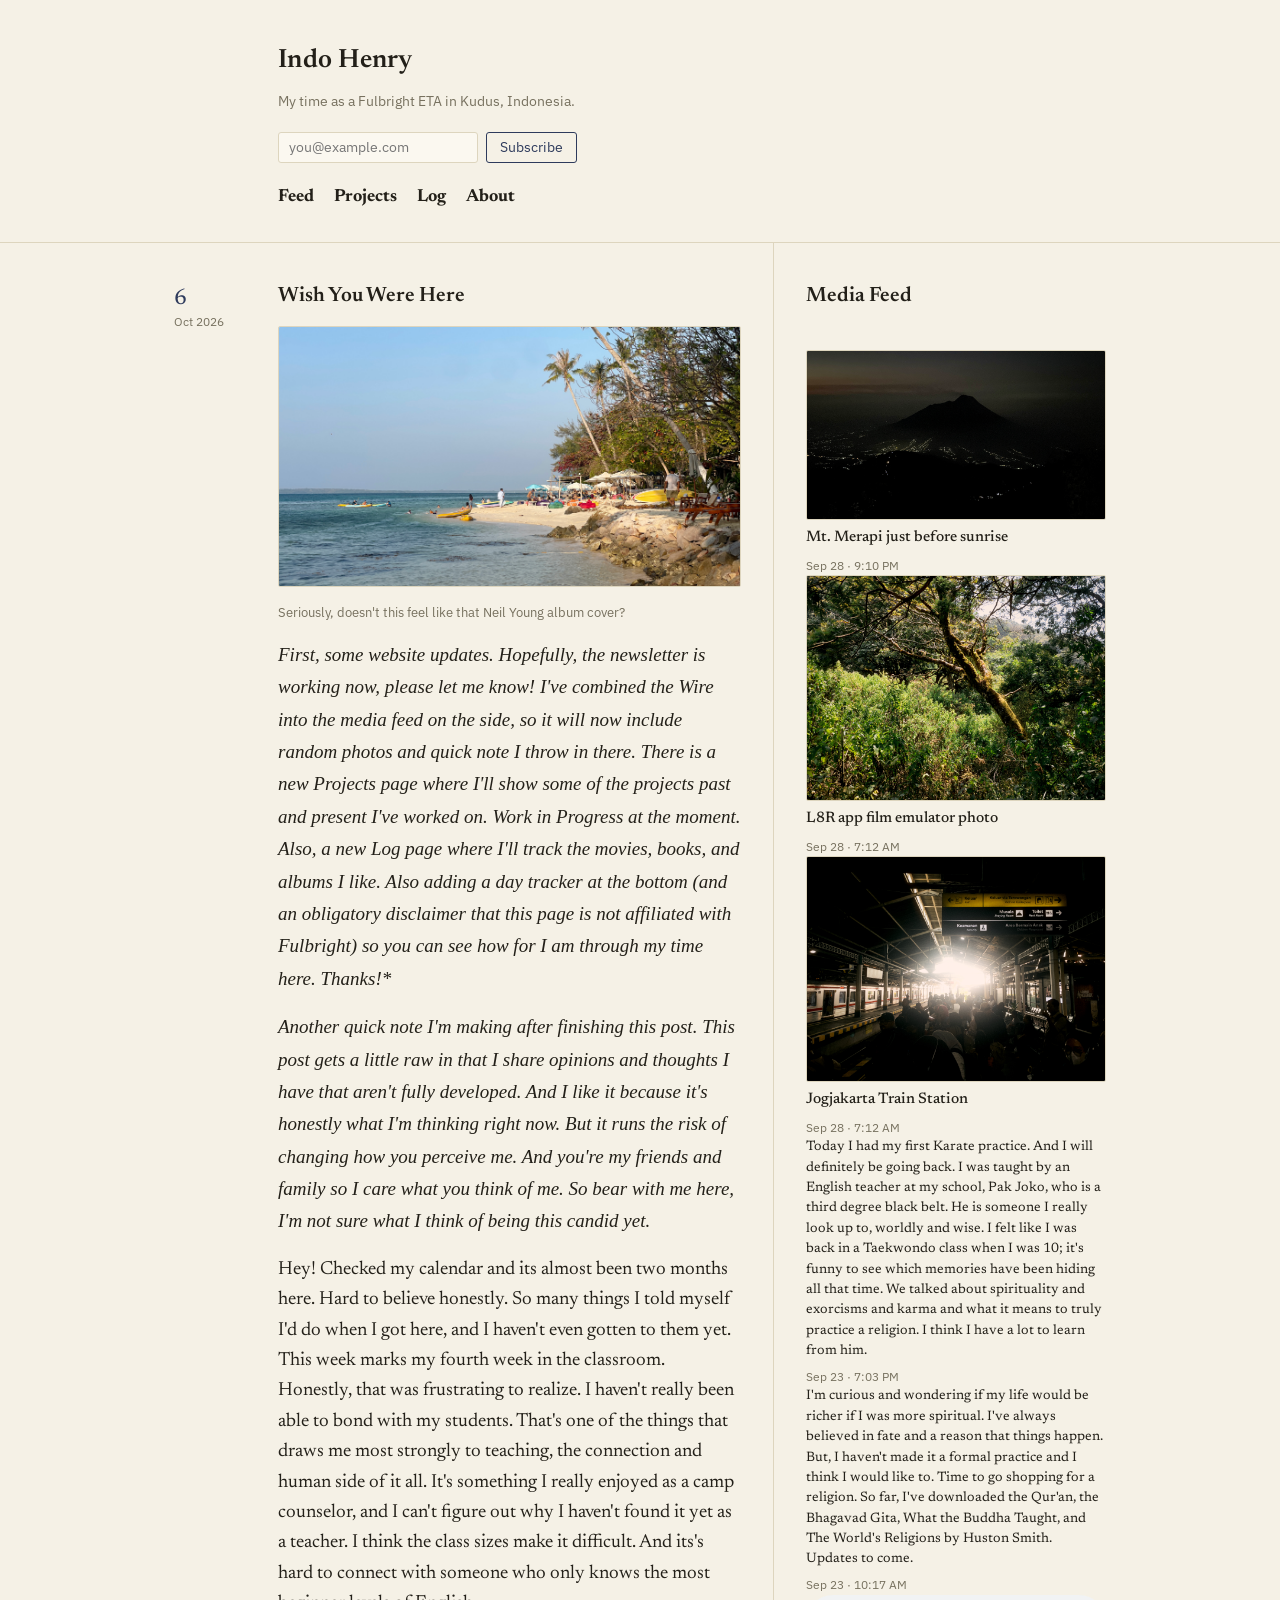
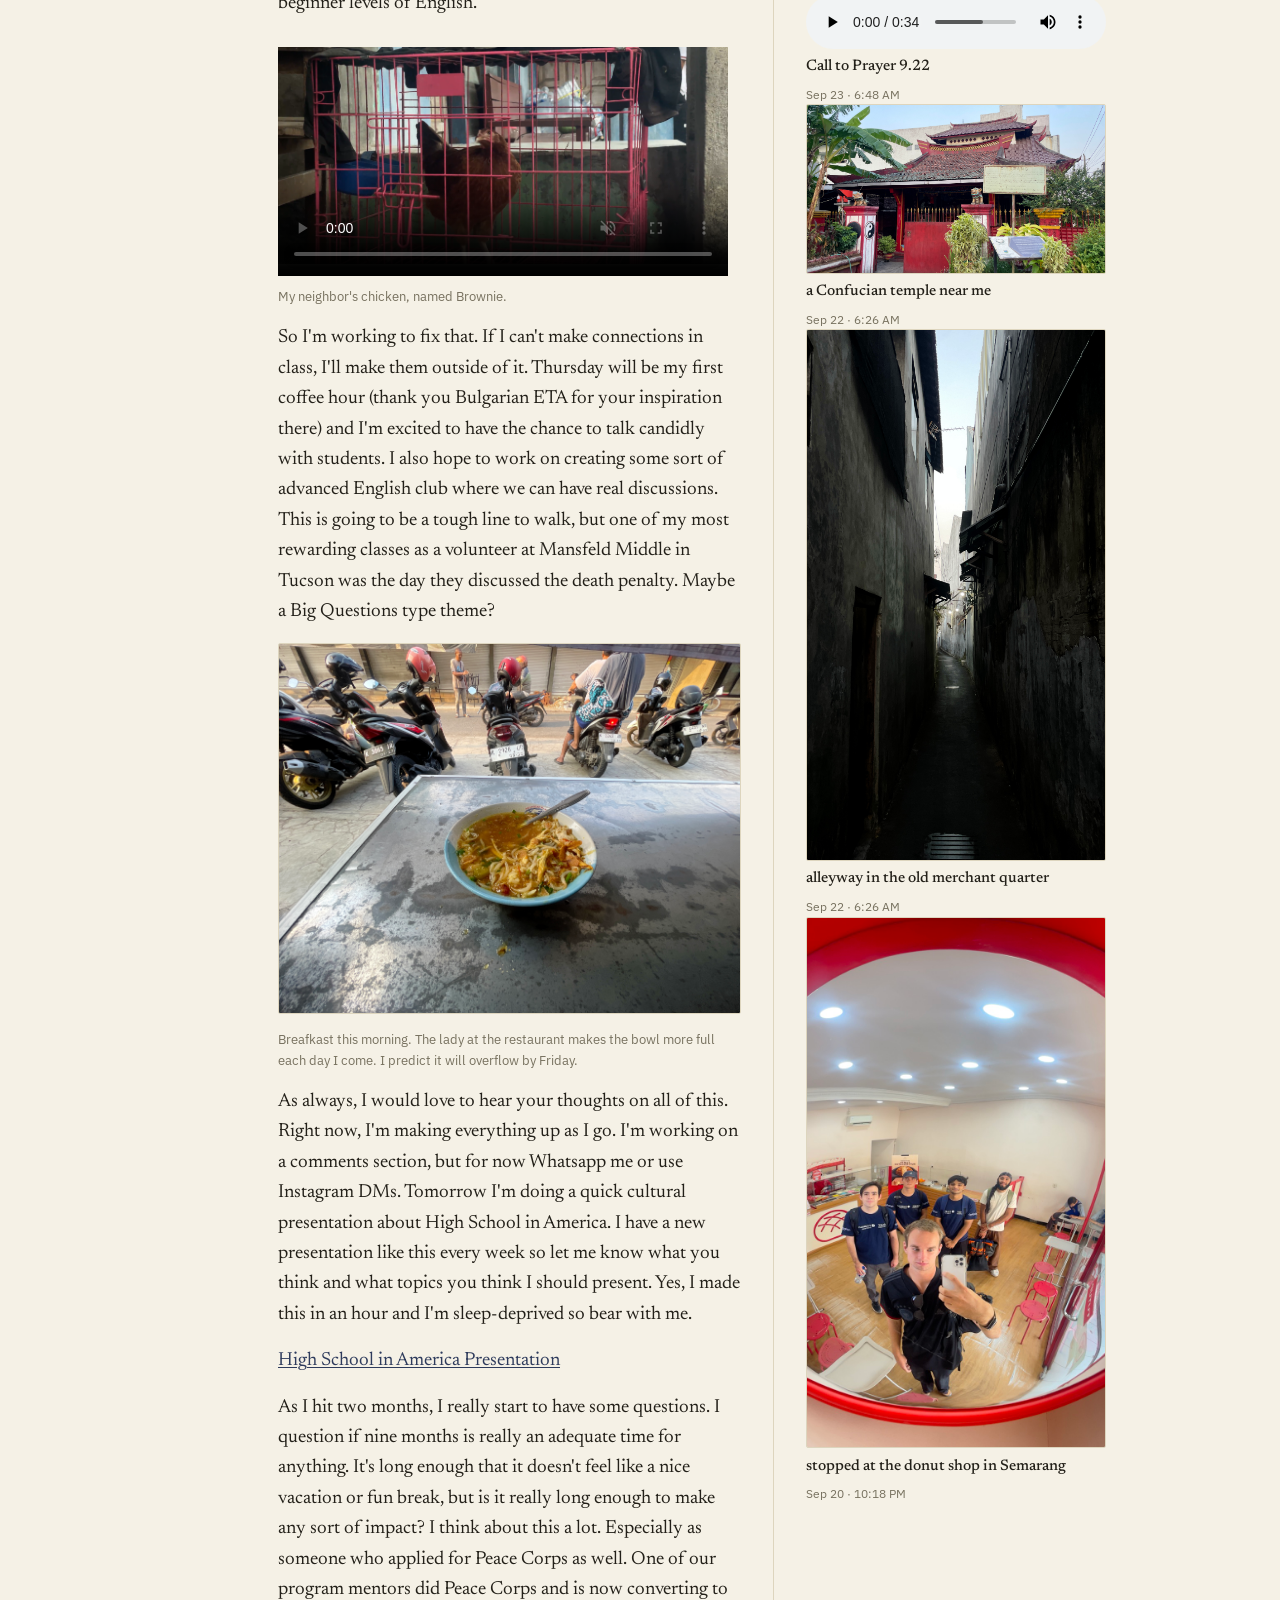
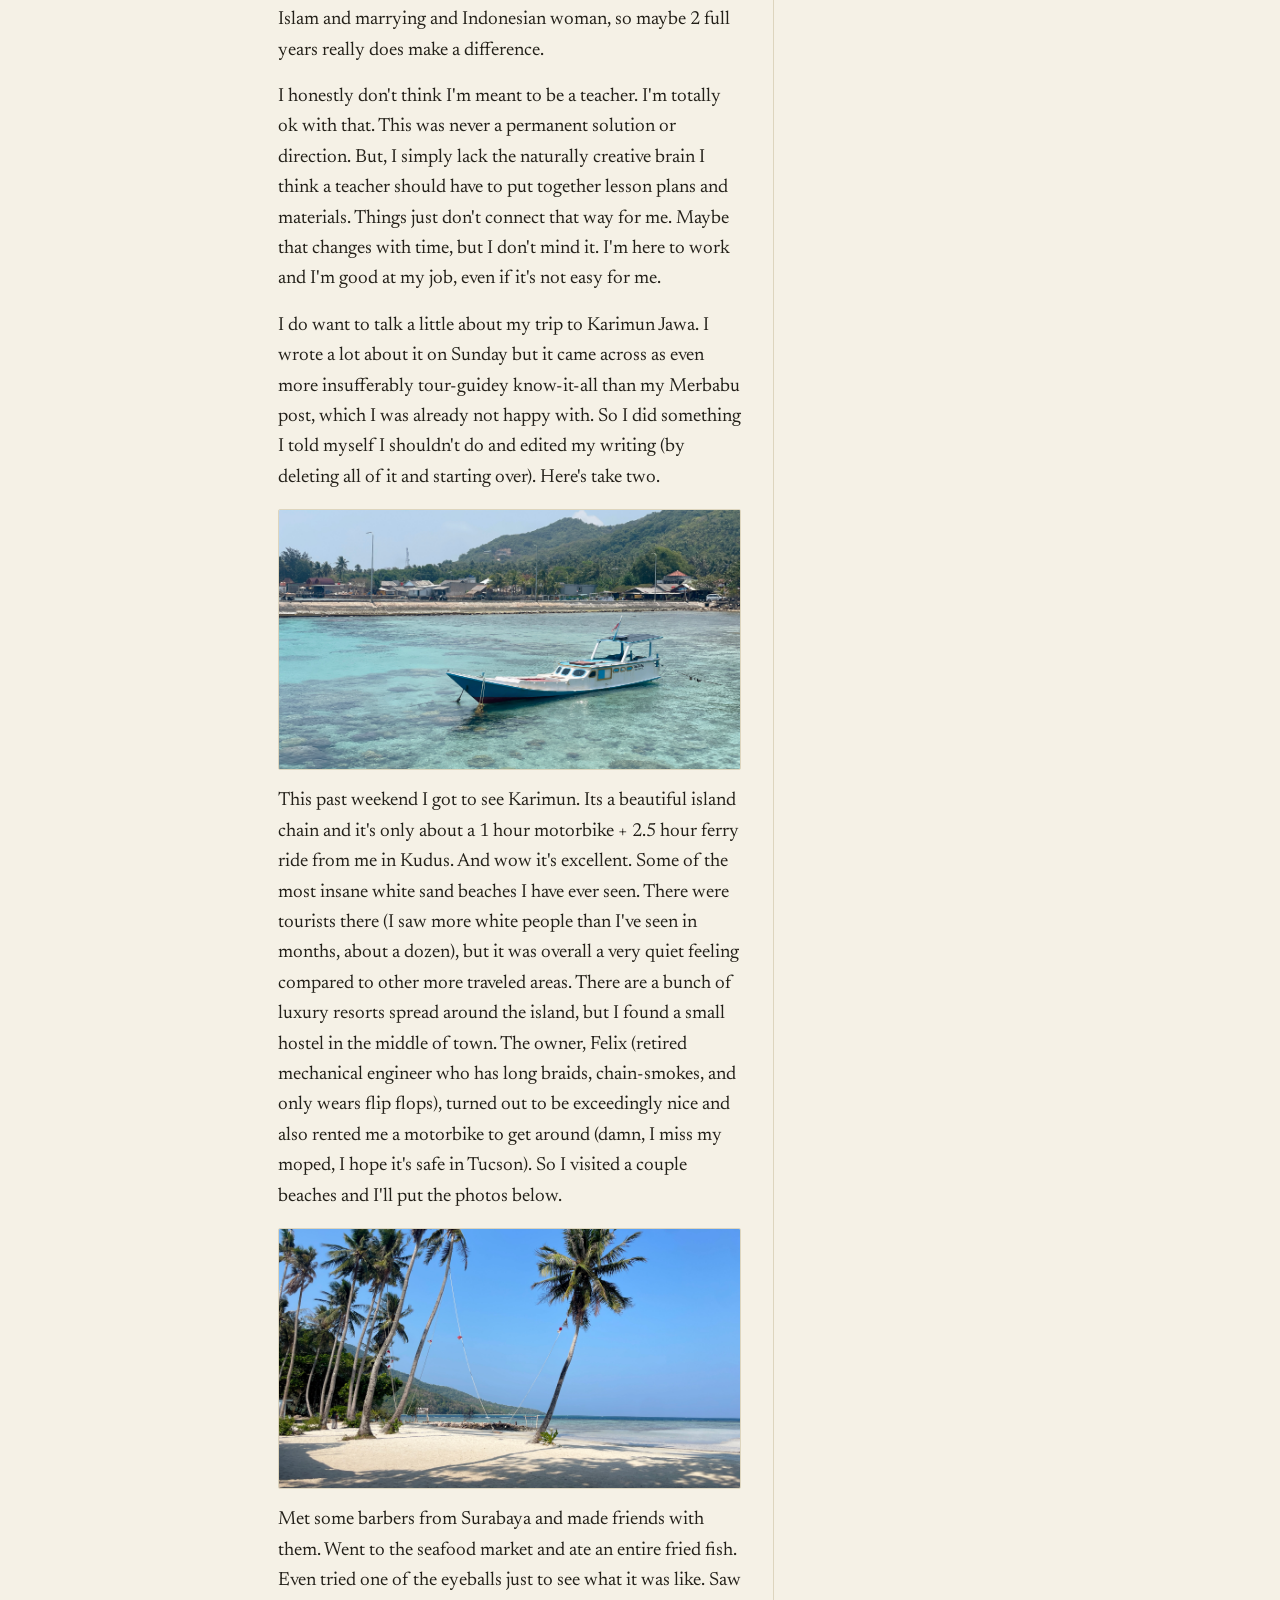
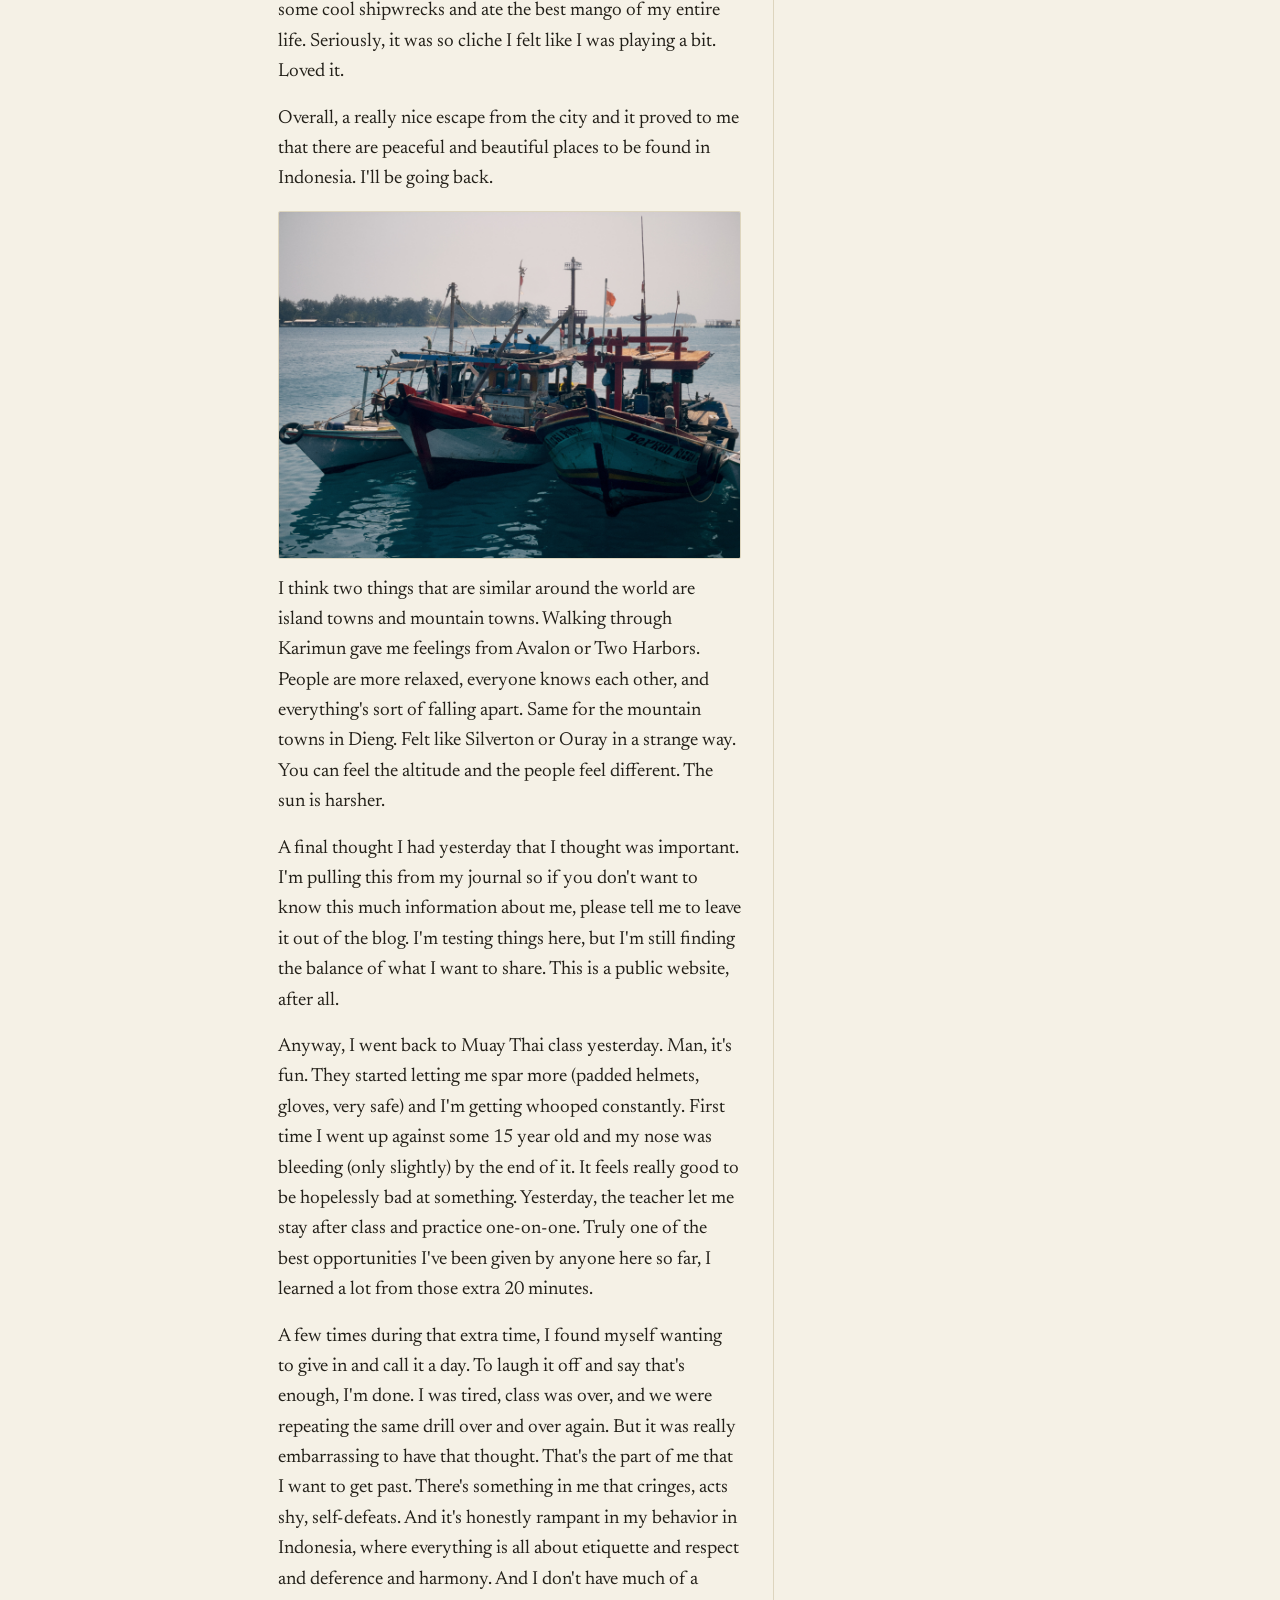
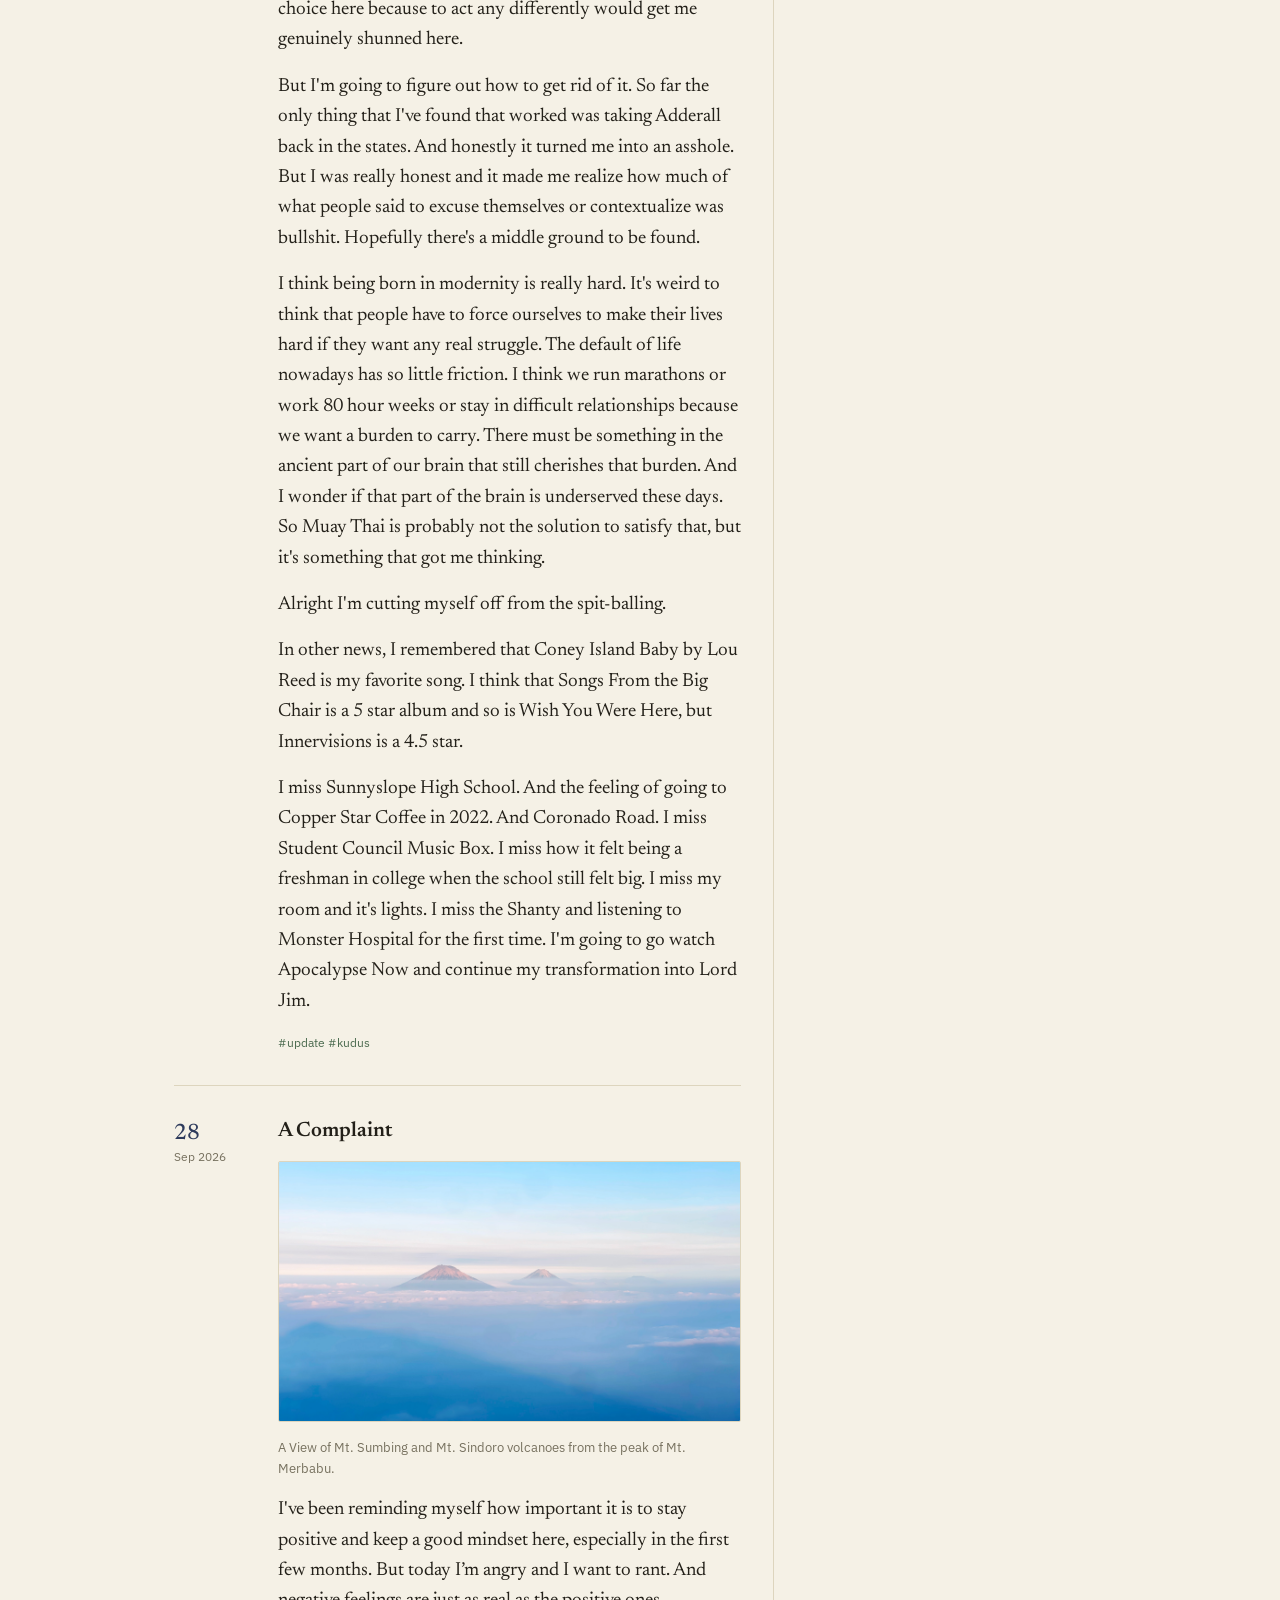
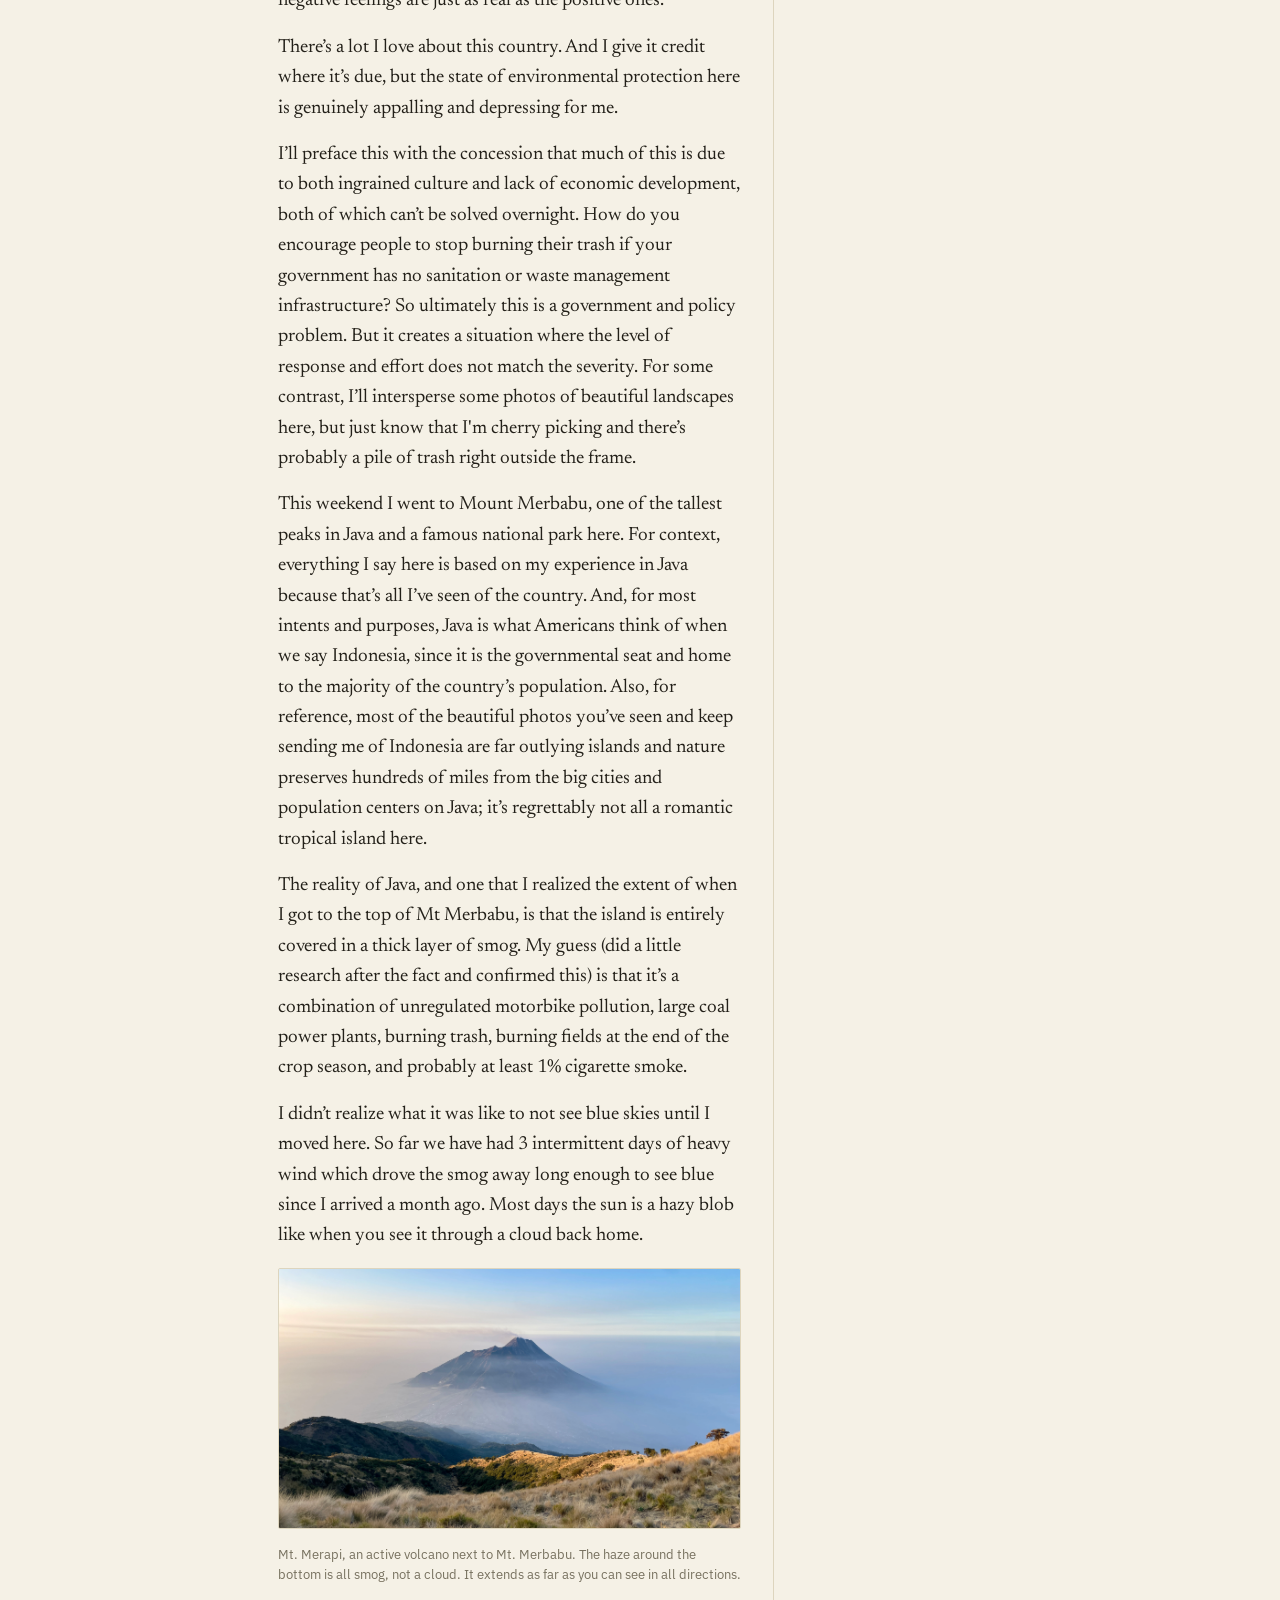
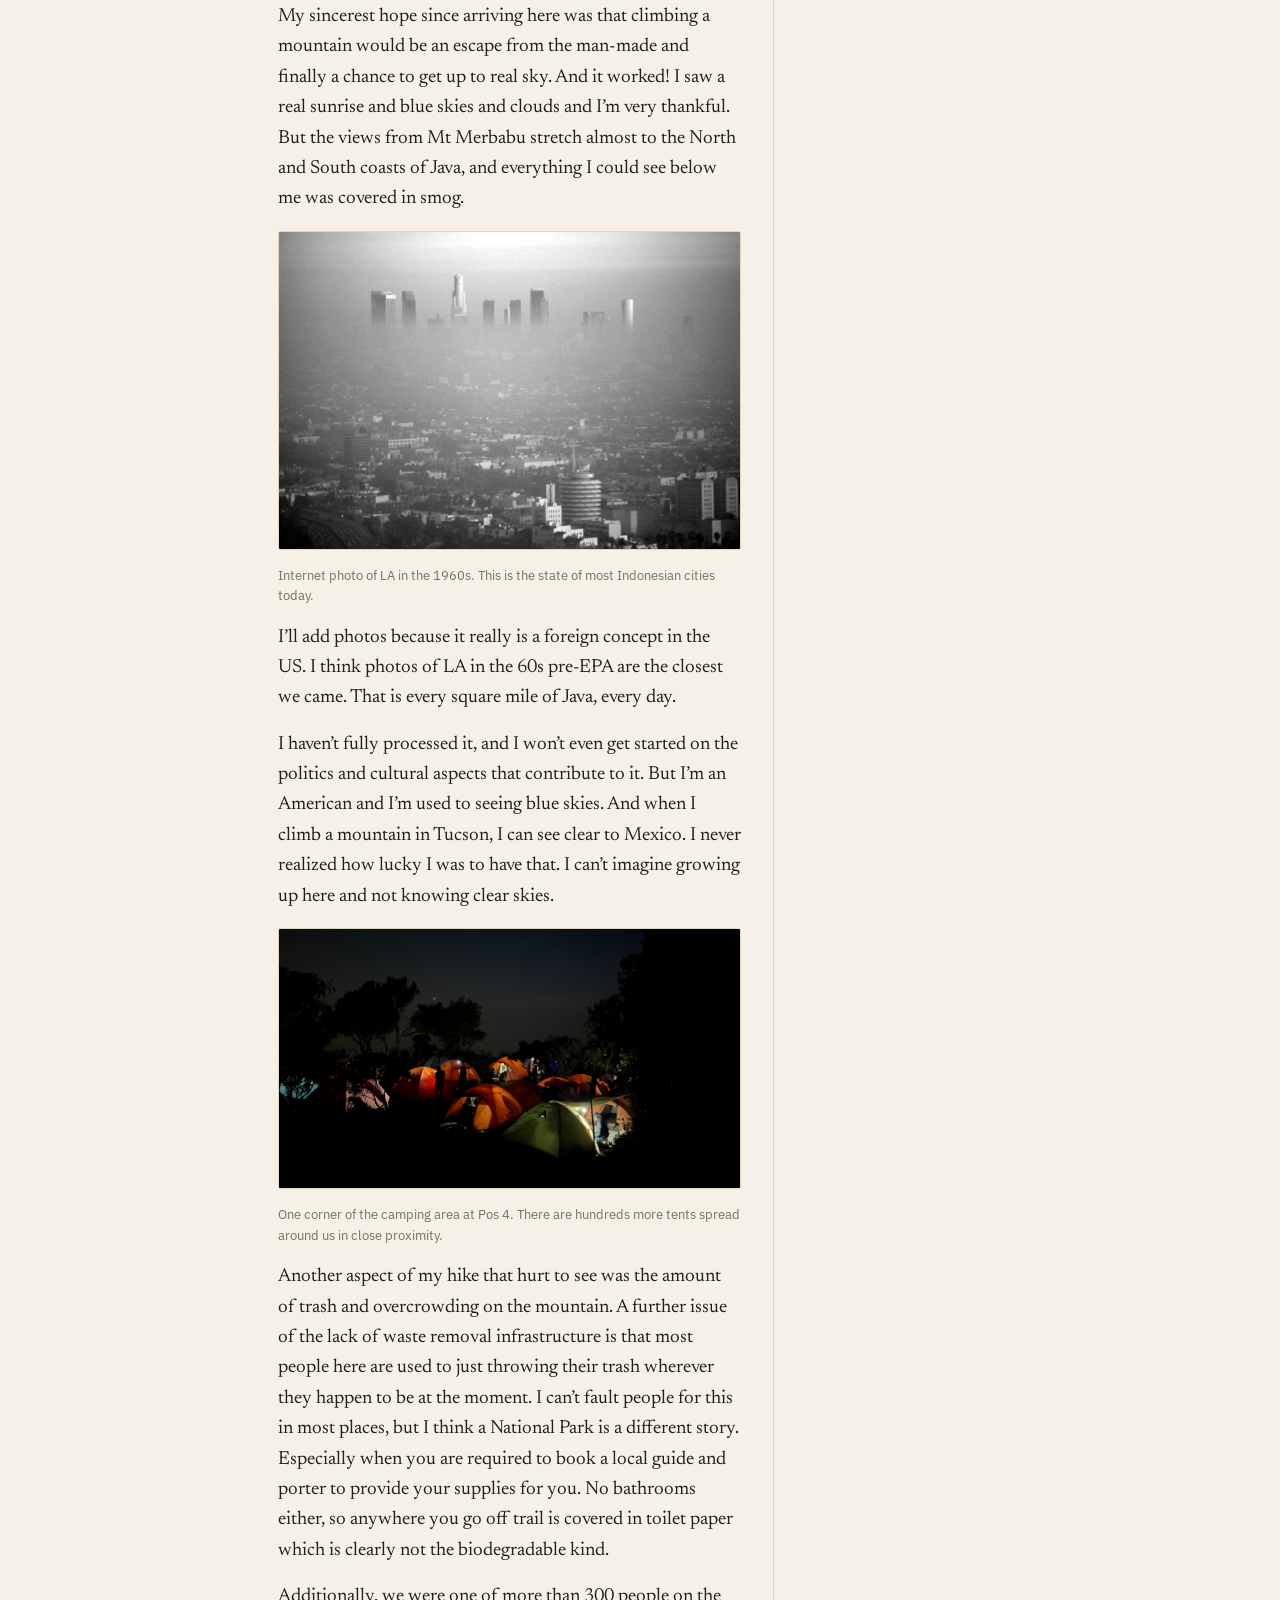
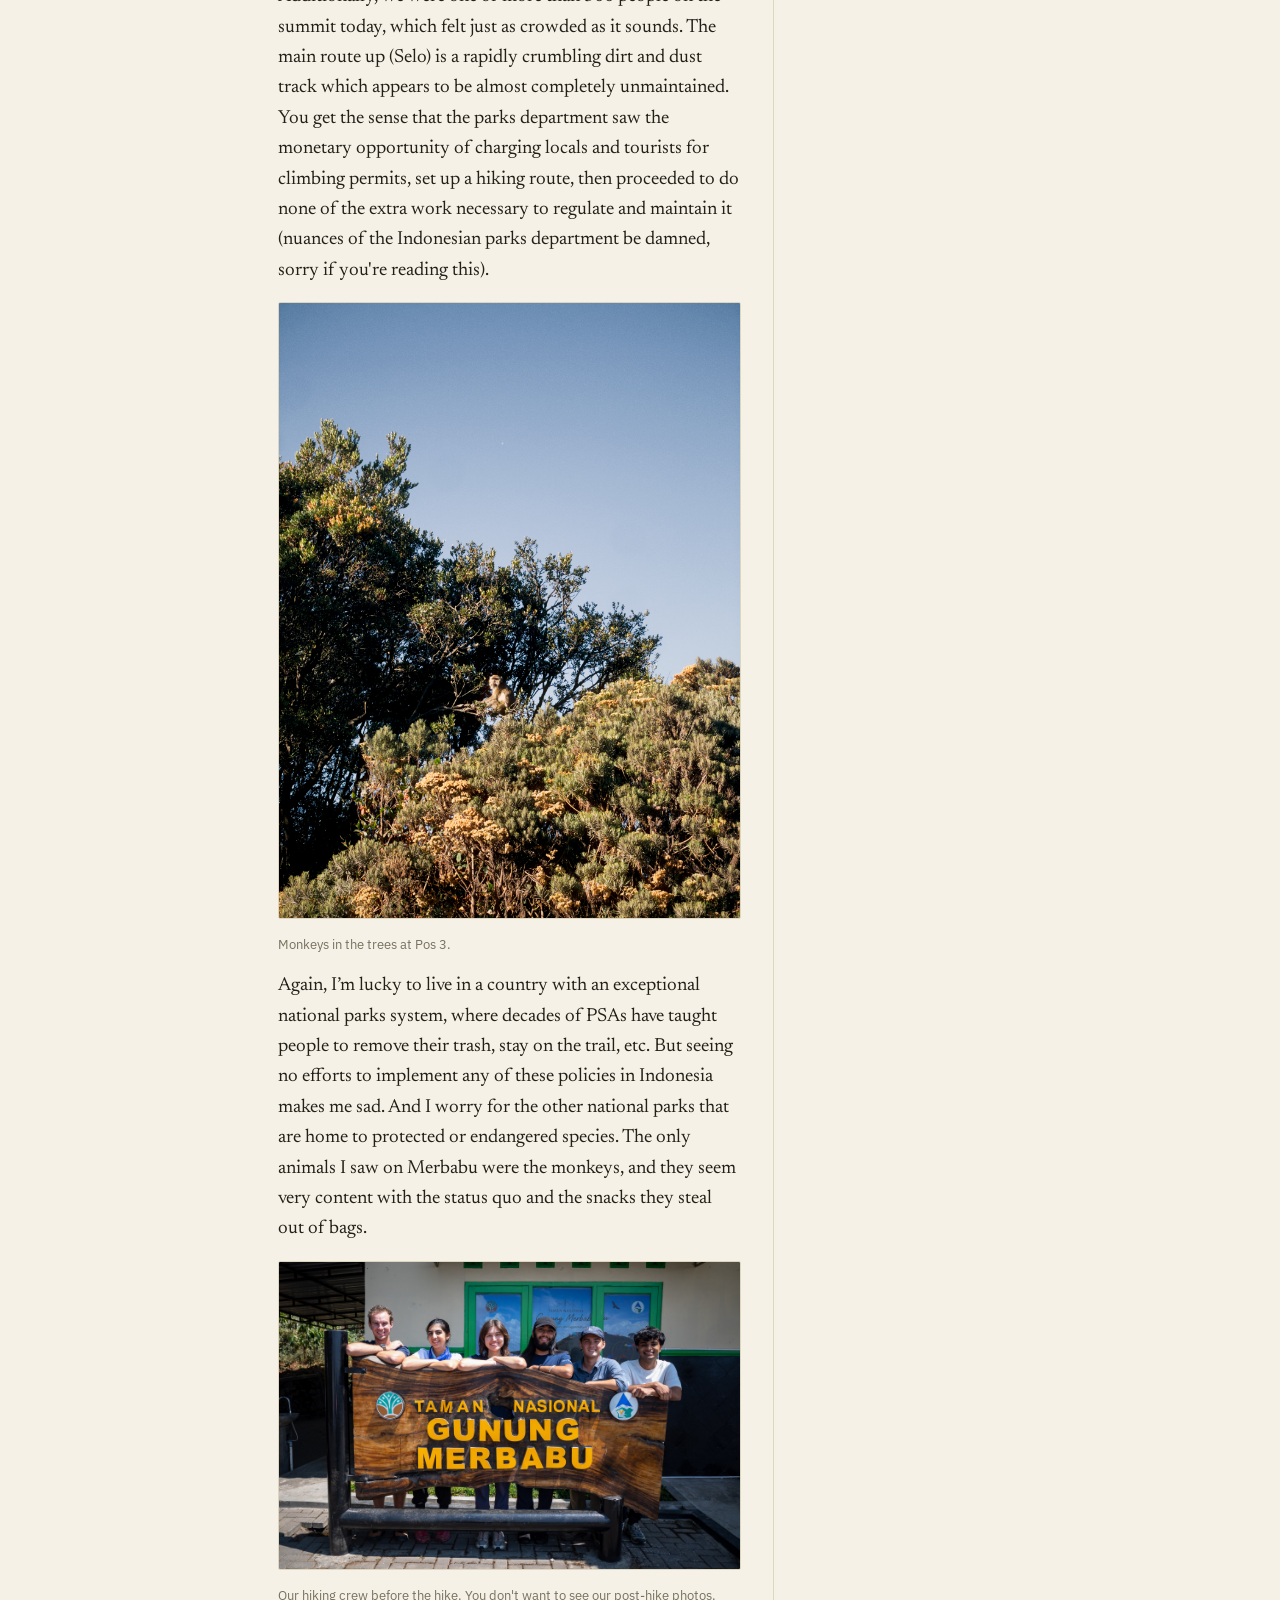
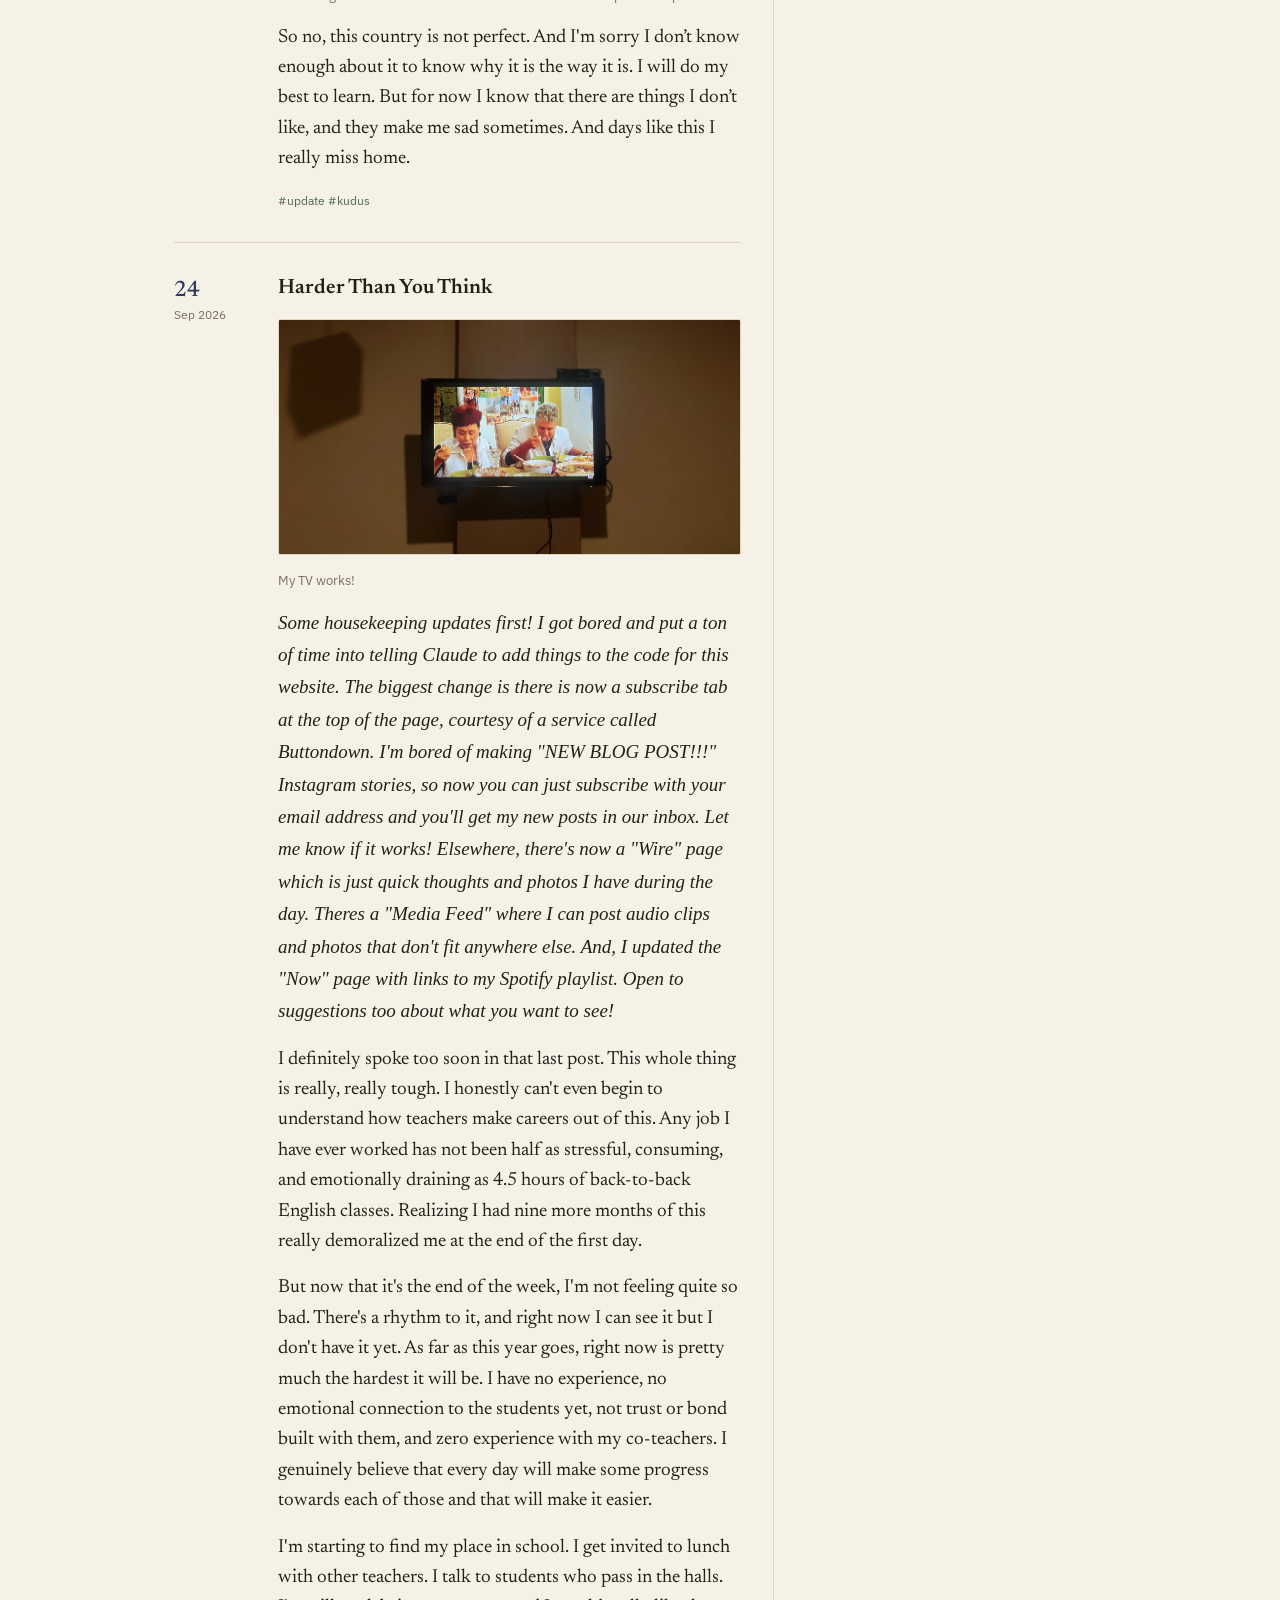
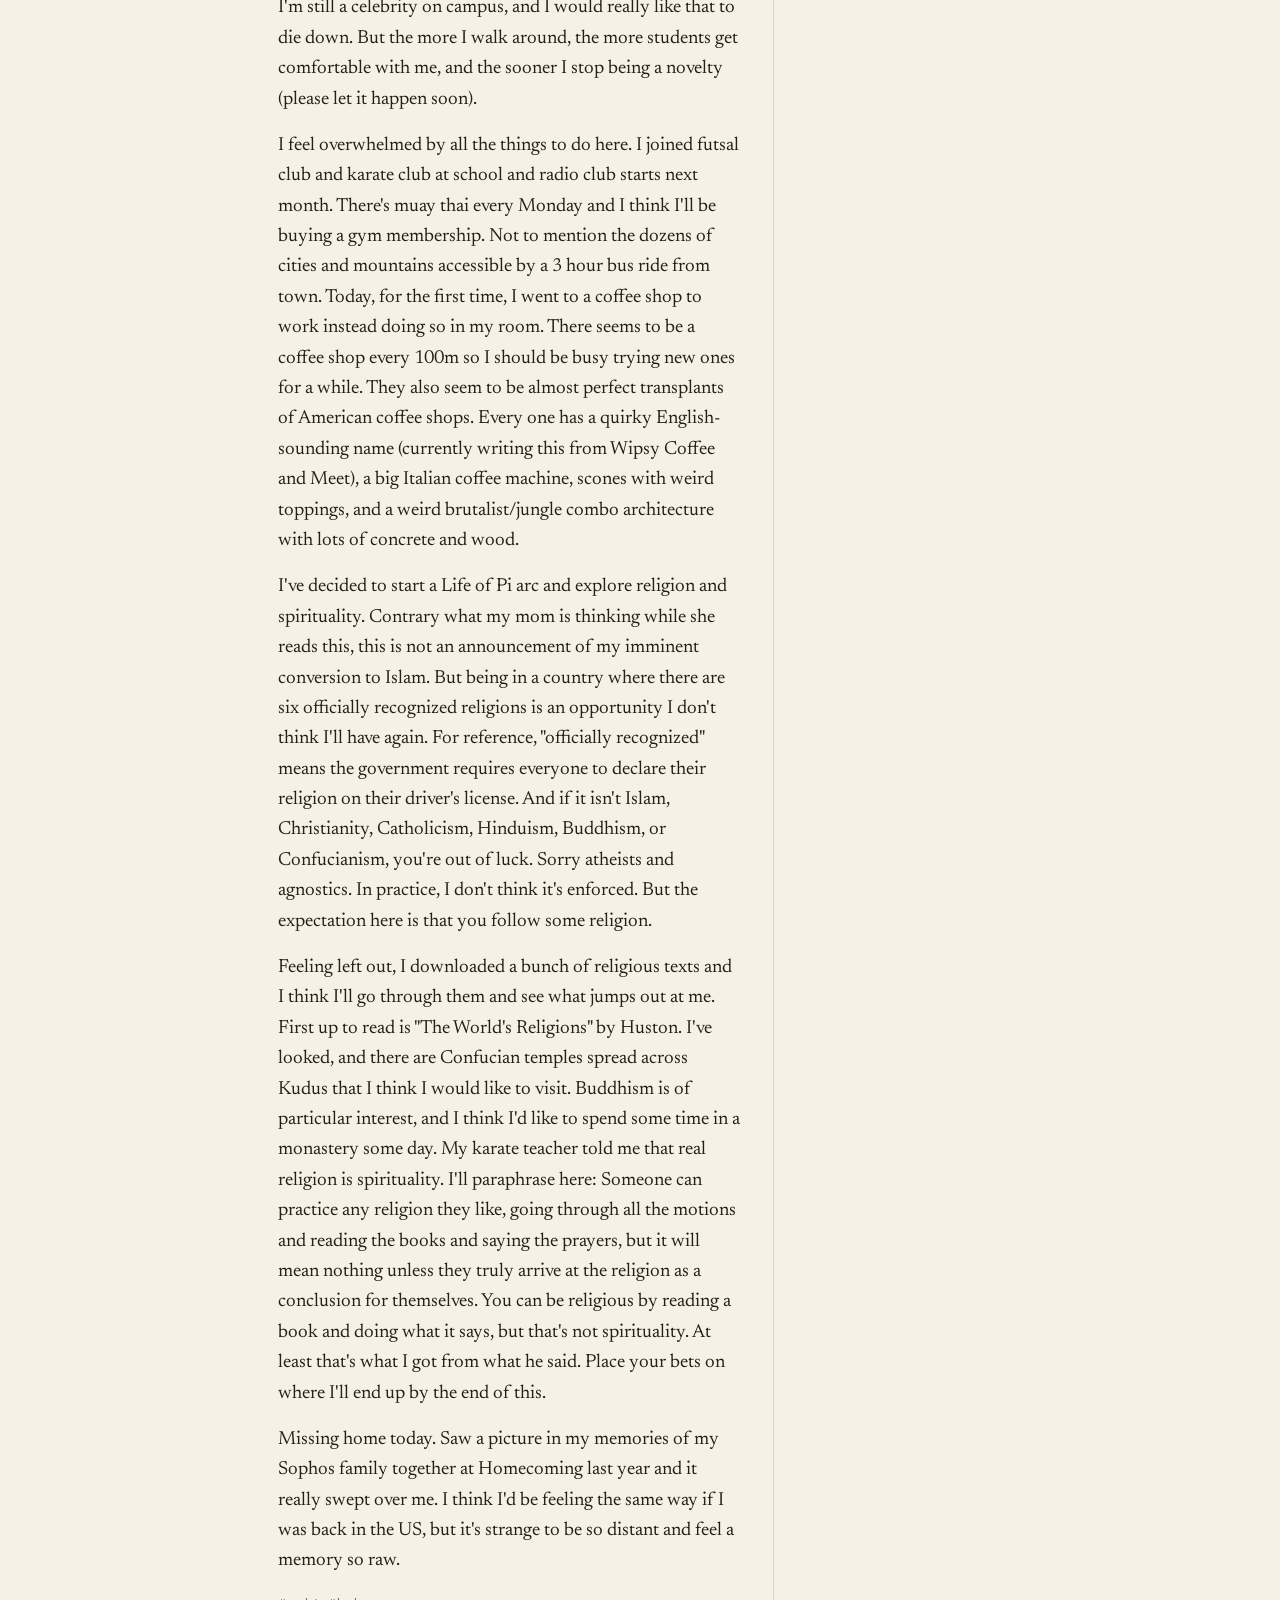
==== commit ccdd2ca5: "Site update Wed 10/07/2026  6:36:43.82" ====
--- a/index.html
+++ b/index.html
@@ -38,6 +38,8 @@
 </div>
 
 <footer class="site-foot">
+  <p id="days-tracker" class="days-tracker"></p>
+  <p class="disclaimer">The views expressed on this site are my own and do not reflect those of AMINEF or the Fulbright Program.</p>
   <p>Site built using Claude and Microsoft Visual Studio. <a href="https://github.com/">source</a></p>
   <form
     action="https://buttondown.com/api/emails/embed-subscribe/clakins"
@@ -54,5 +56,6 @@
 <script src="main.js"></script>
 <script src="media-data.js"></script>
 <script src="media.js"></script>
+<script src="days-tracker.js"></script>
 </body>
 </html>
--- a/style.css
+++ b/style.css
@@ -232,7 +232,7 @@
 
 .media-item-text {
   font-family: var(--serif);
-  font-size: 0.70rem;
+  font-size: 0.85rem;
   line-height: 1.5;
   color: var(--ink);
   margin: 0;
@@ -542,6 +542,20 @@
 }
 
 /* ---------- Footer ---------- */
+.days-tracker {
+  font-family: var(--sans);
+  font-size: 0.75rem;
+  color: var(--muted);
+  margin: 0.75rem 0 0;
+}
+
+.disclaimer {
+  font-family: var(--sans);
+  font-size: 0.72rem;
+  color: var(--muted);
+  font-style: italic;
+  margin: 0.4rem 0 0;
+}
 
 .site-foot {
   max-width: 680px;
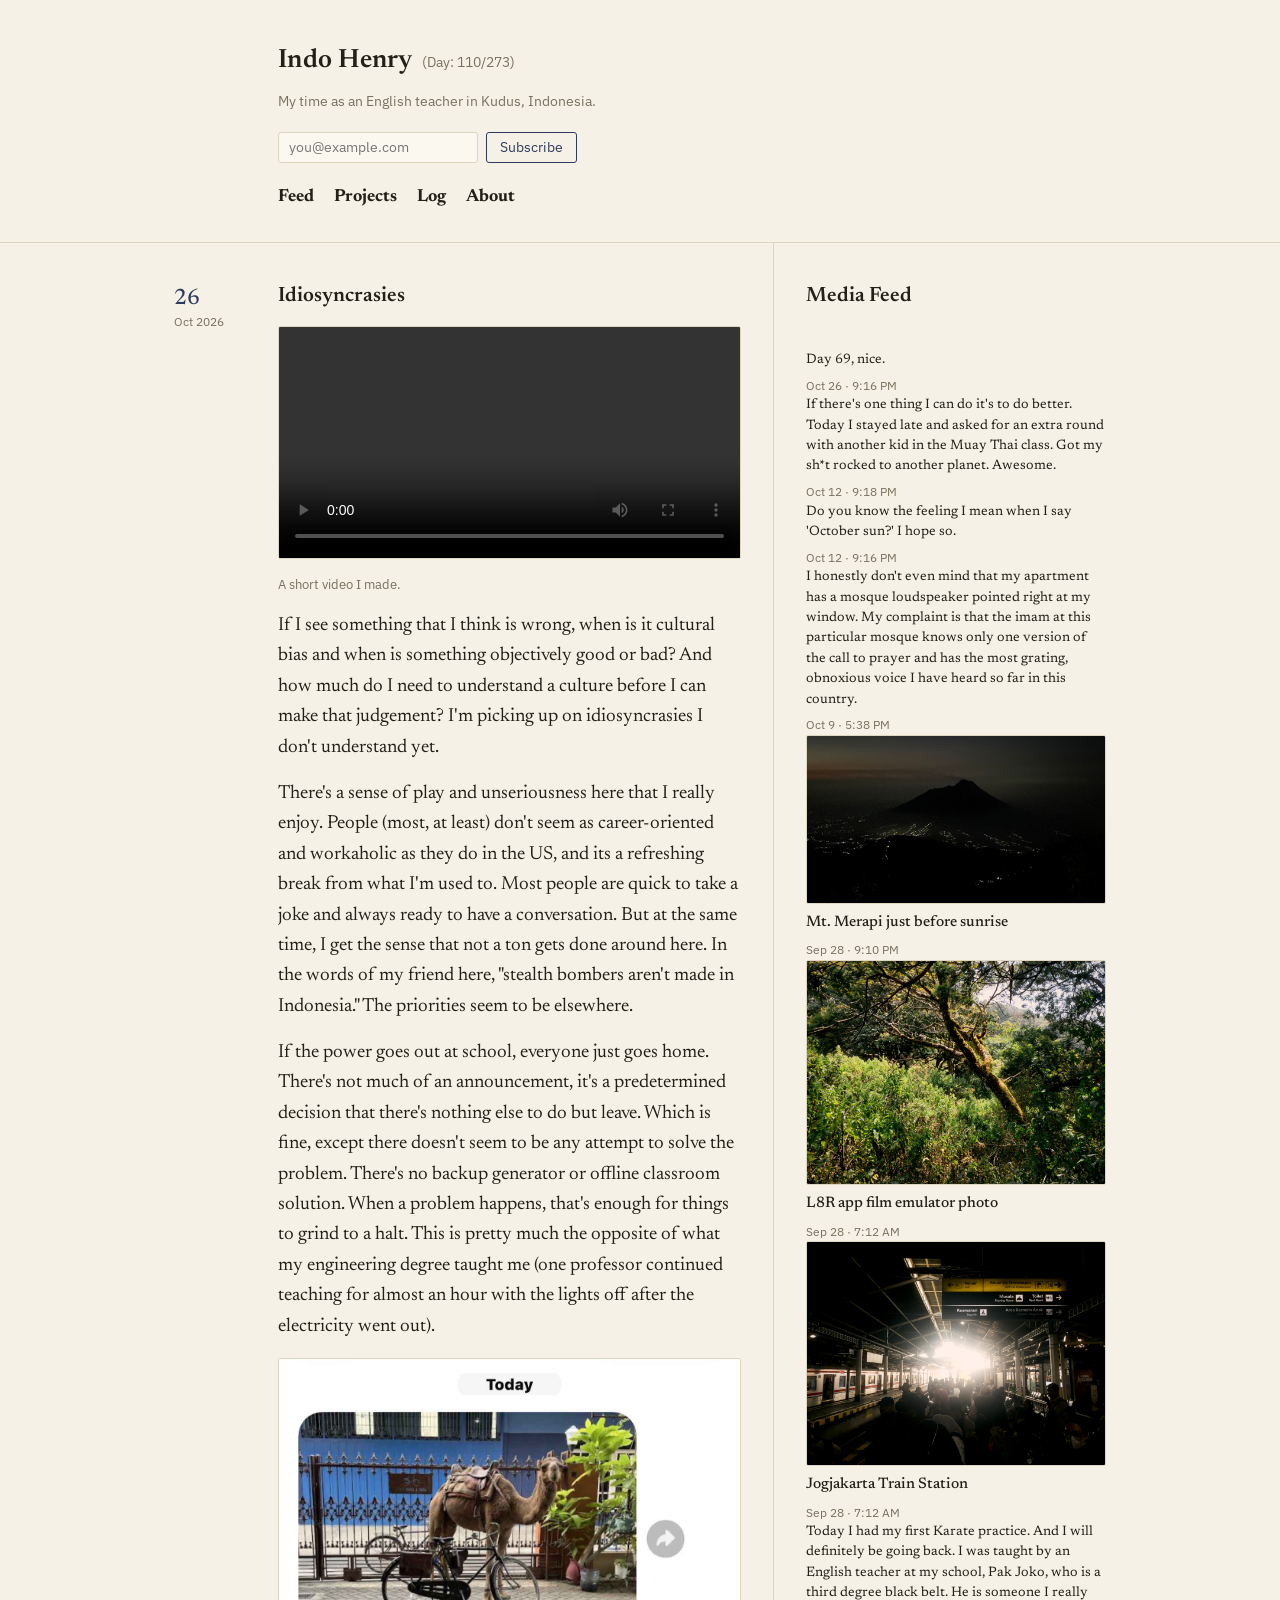
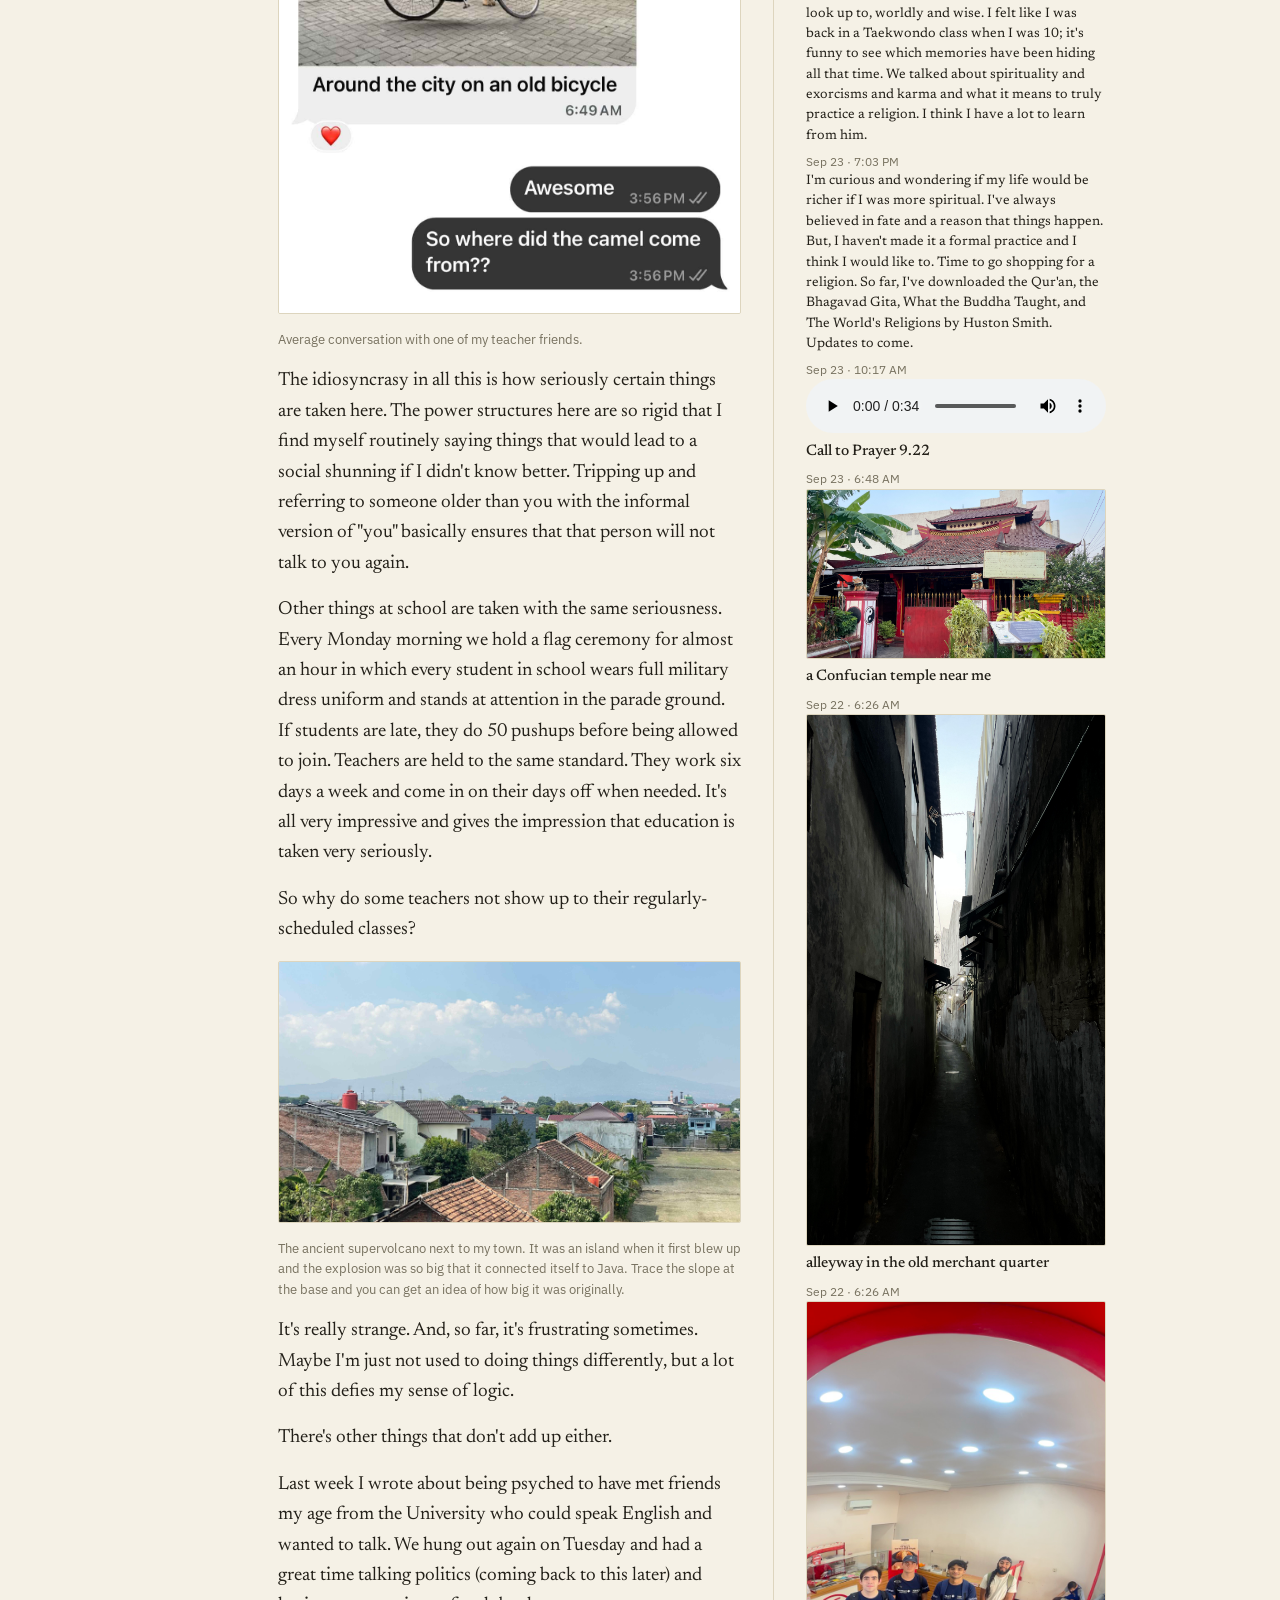
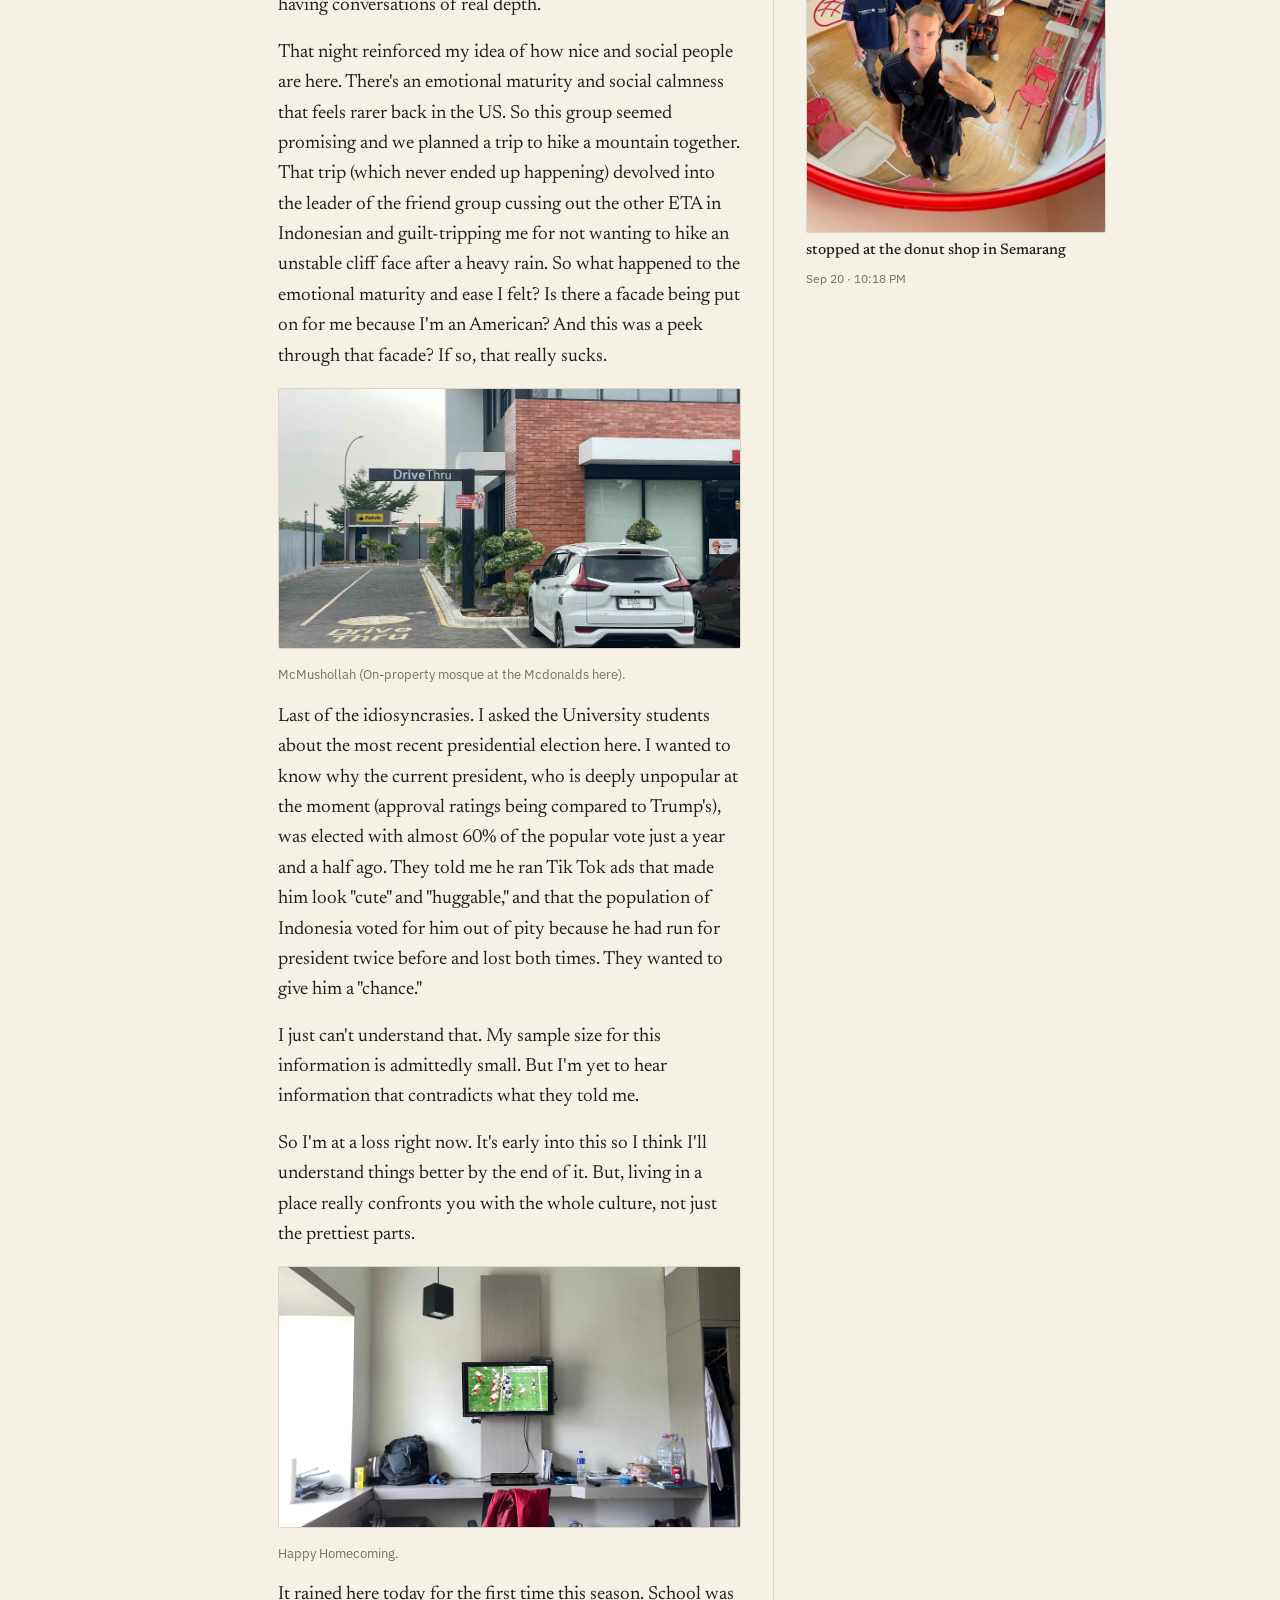
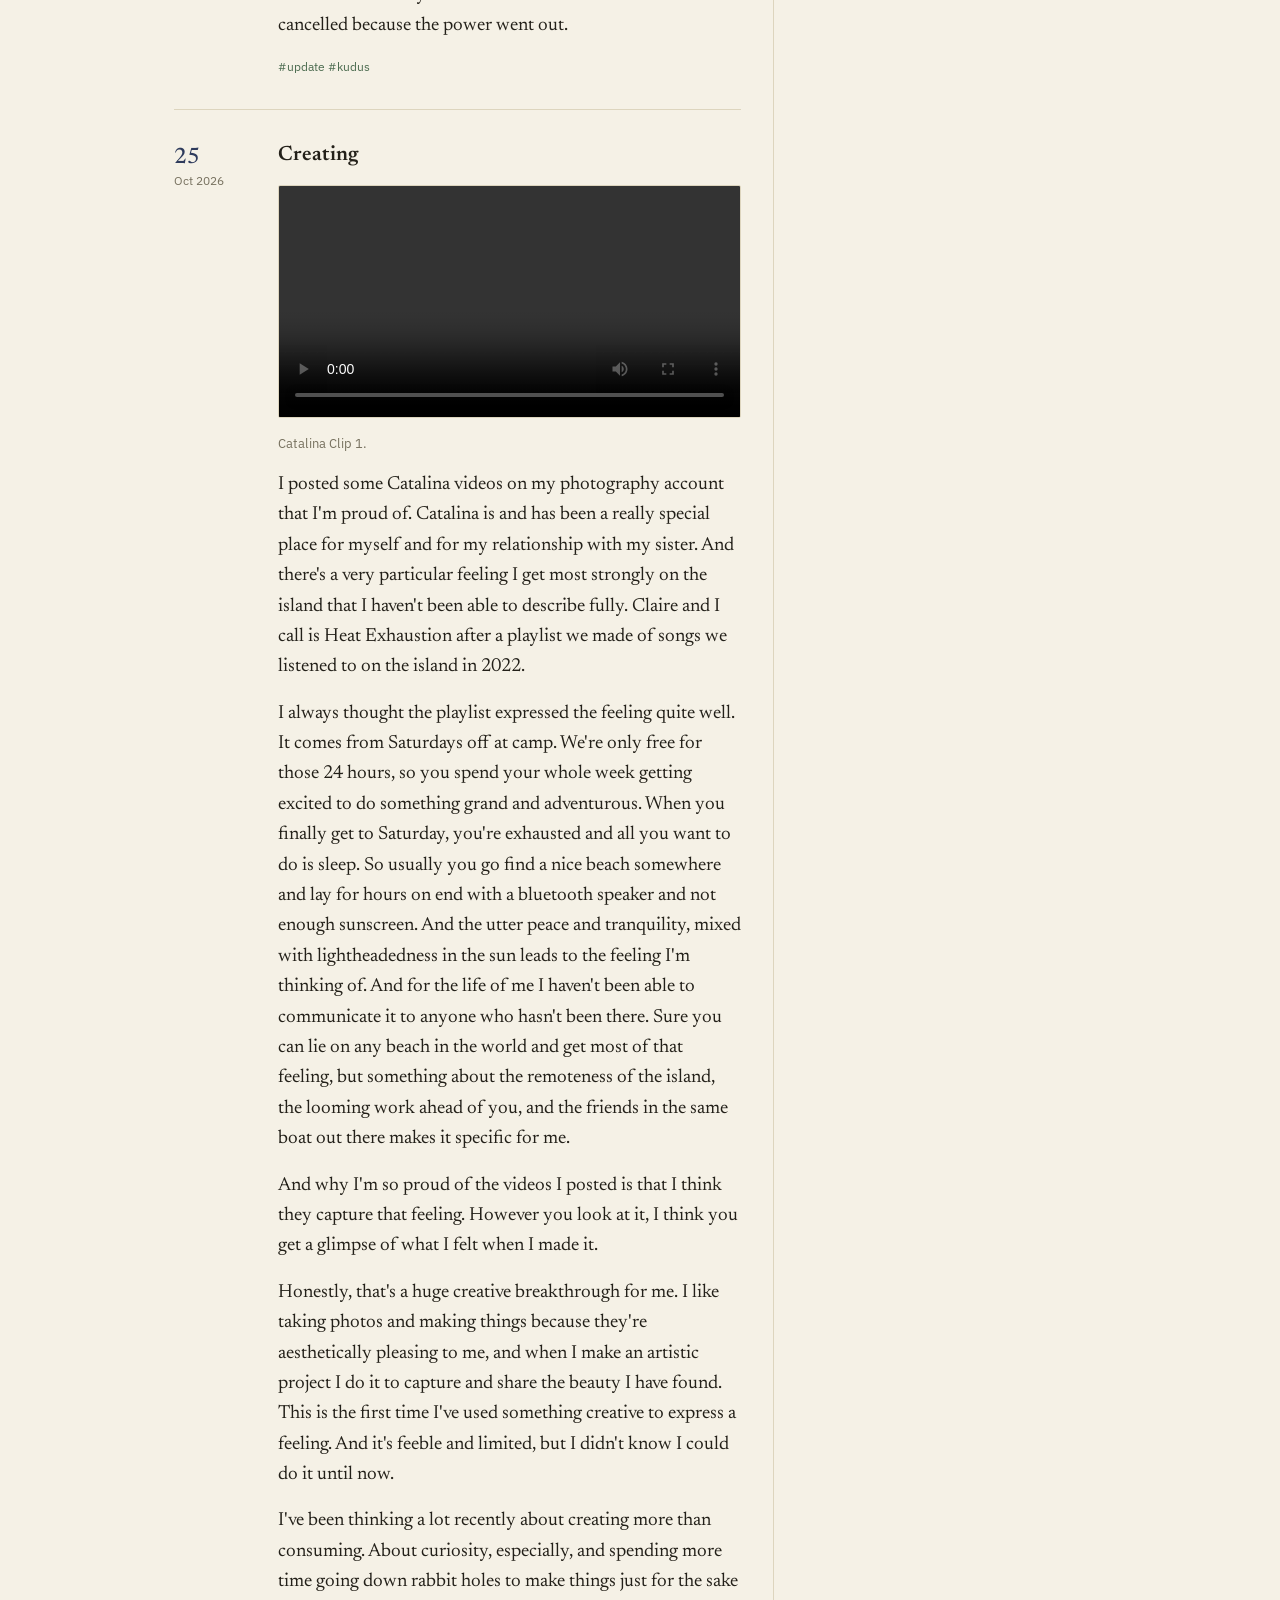
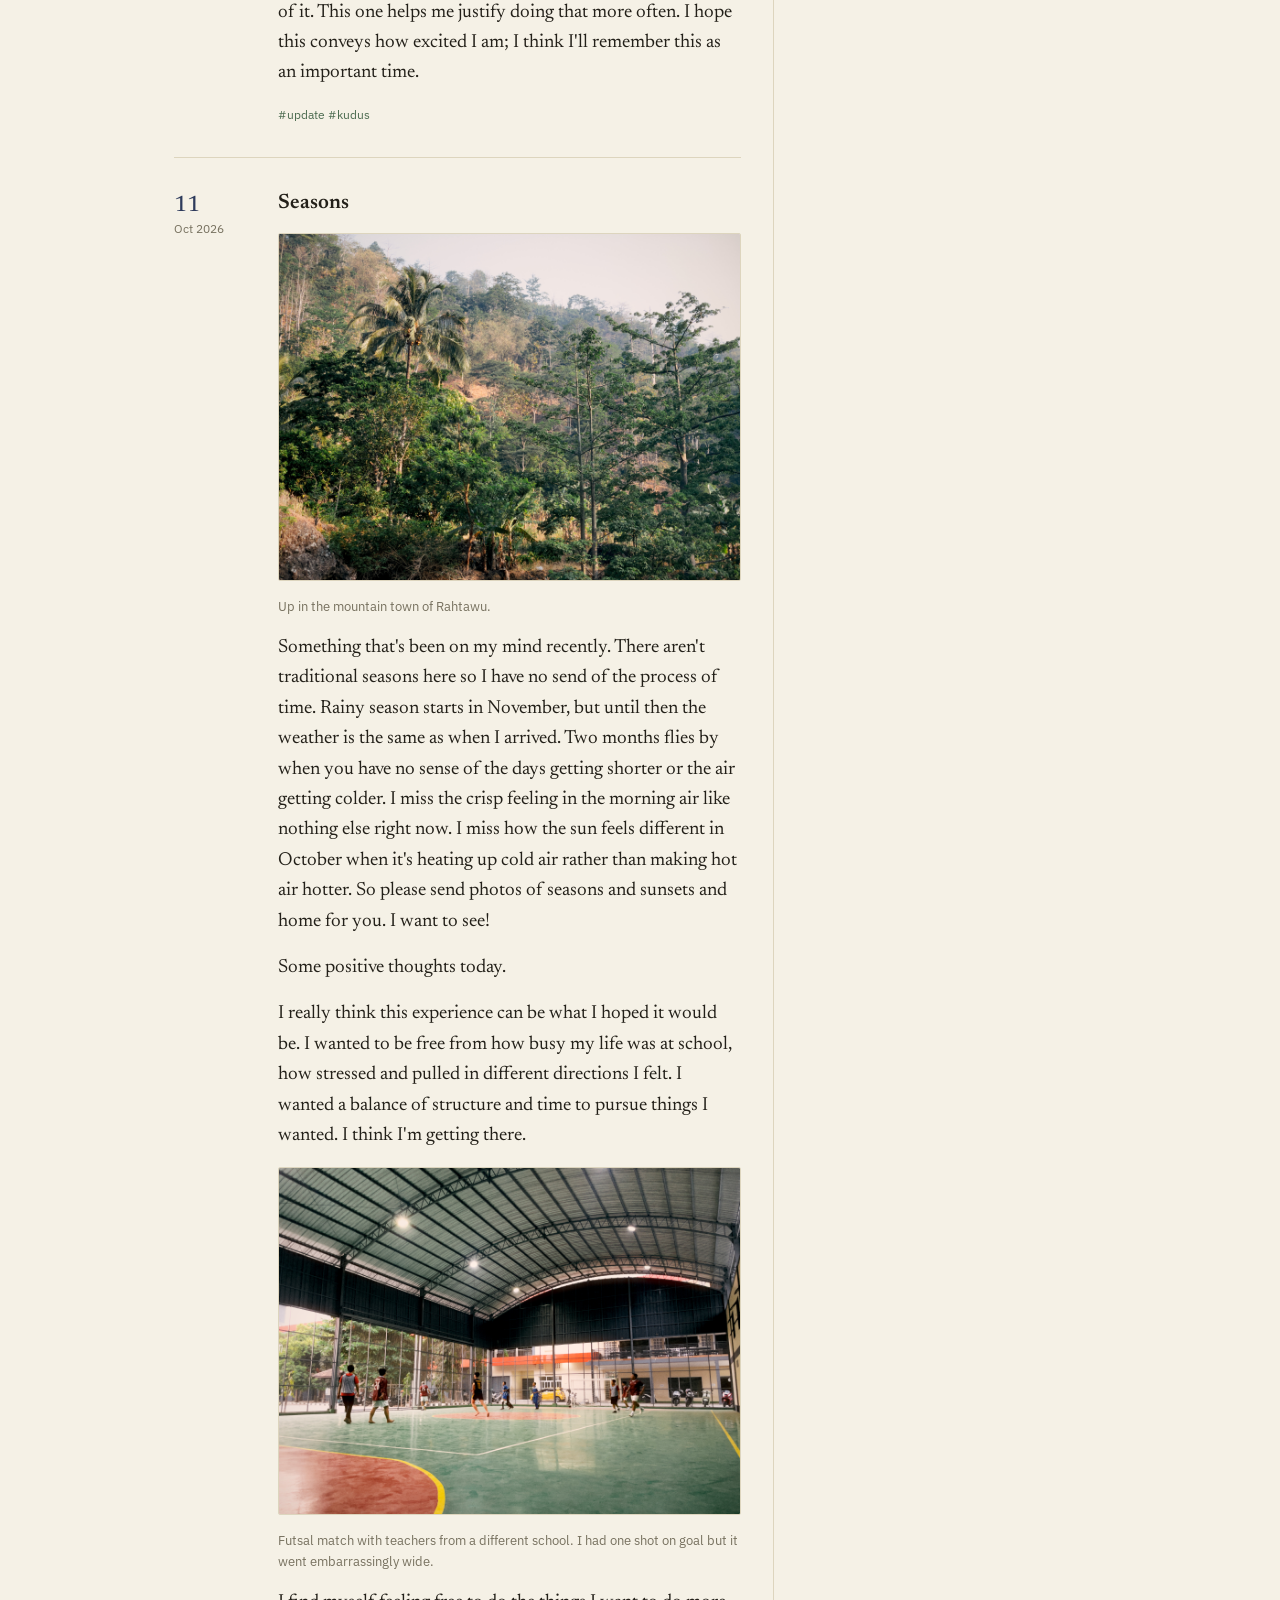
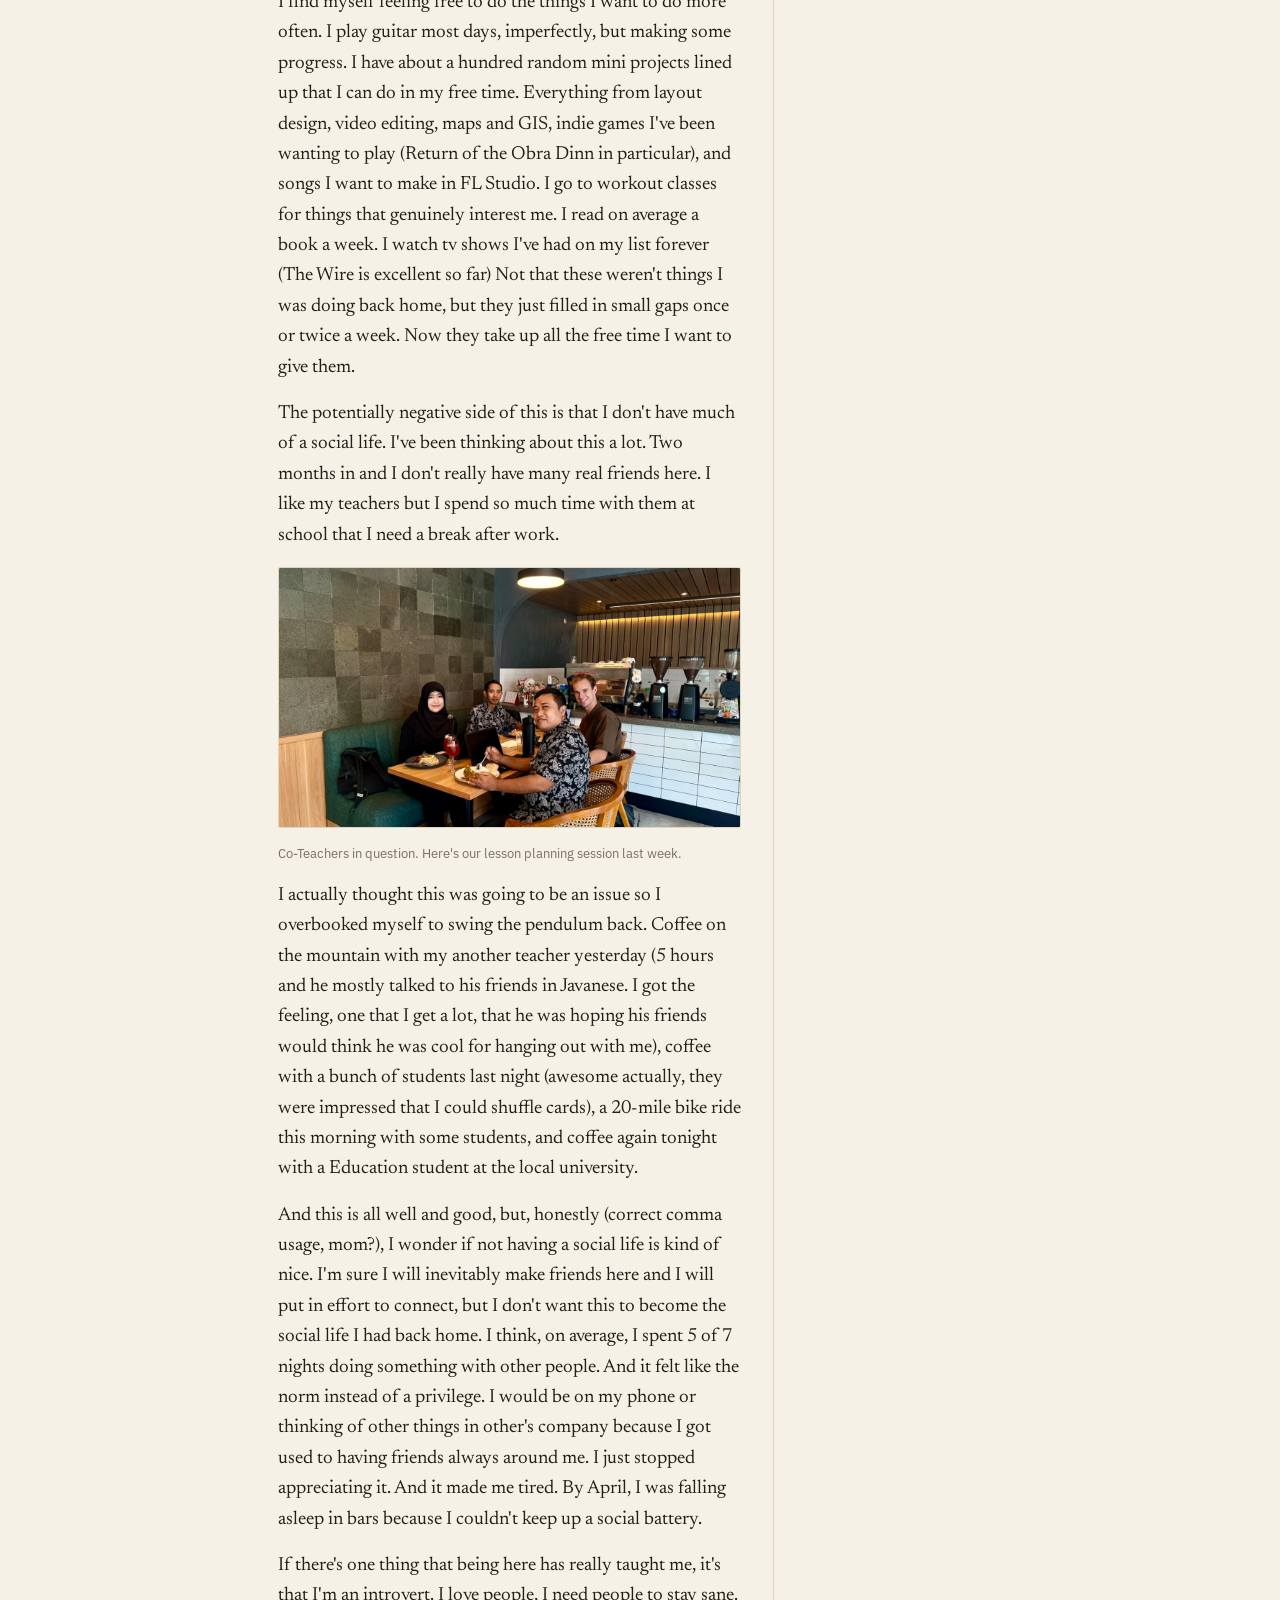
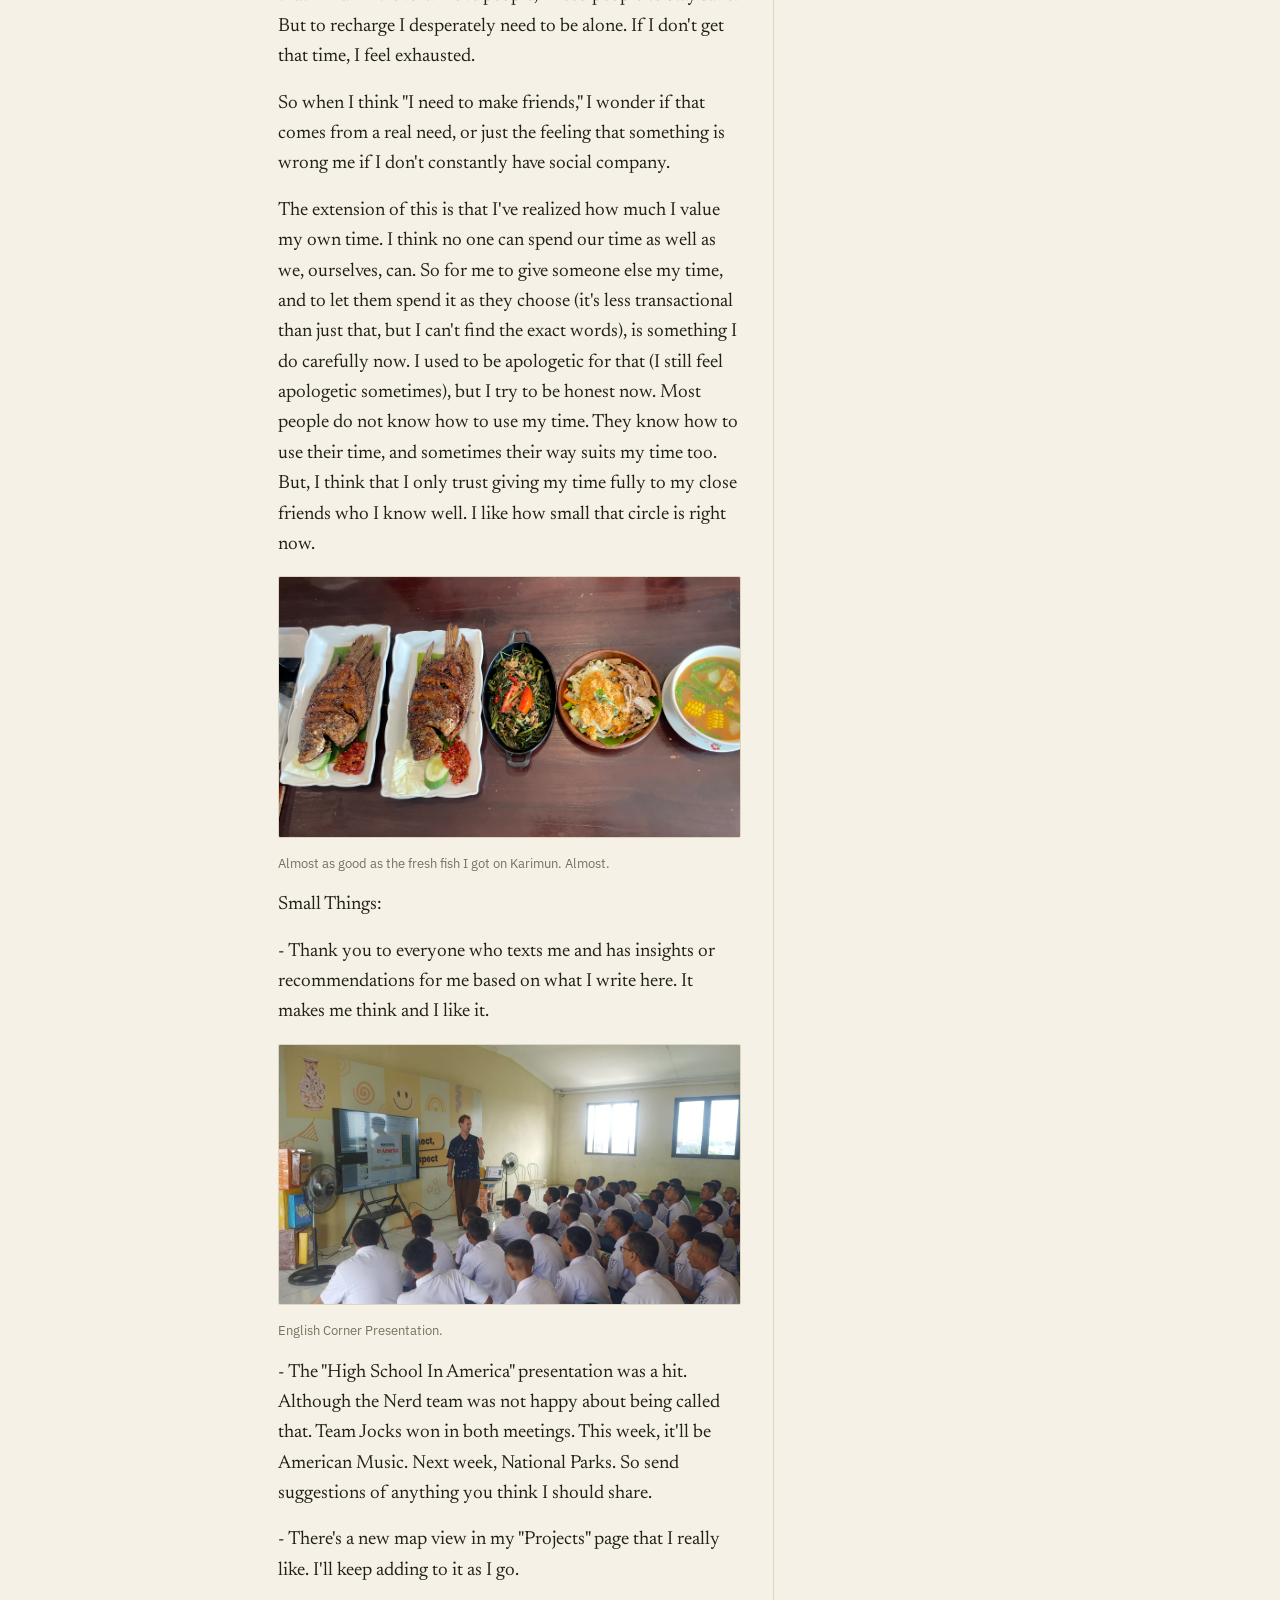
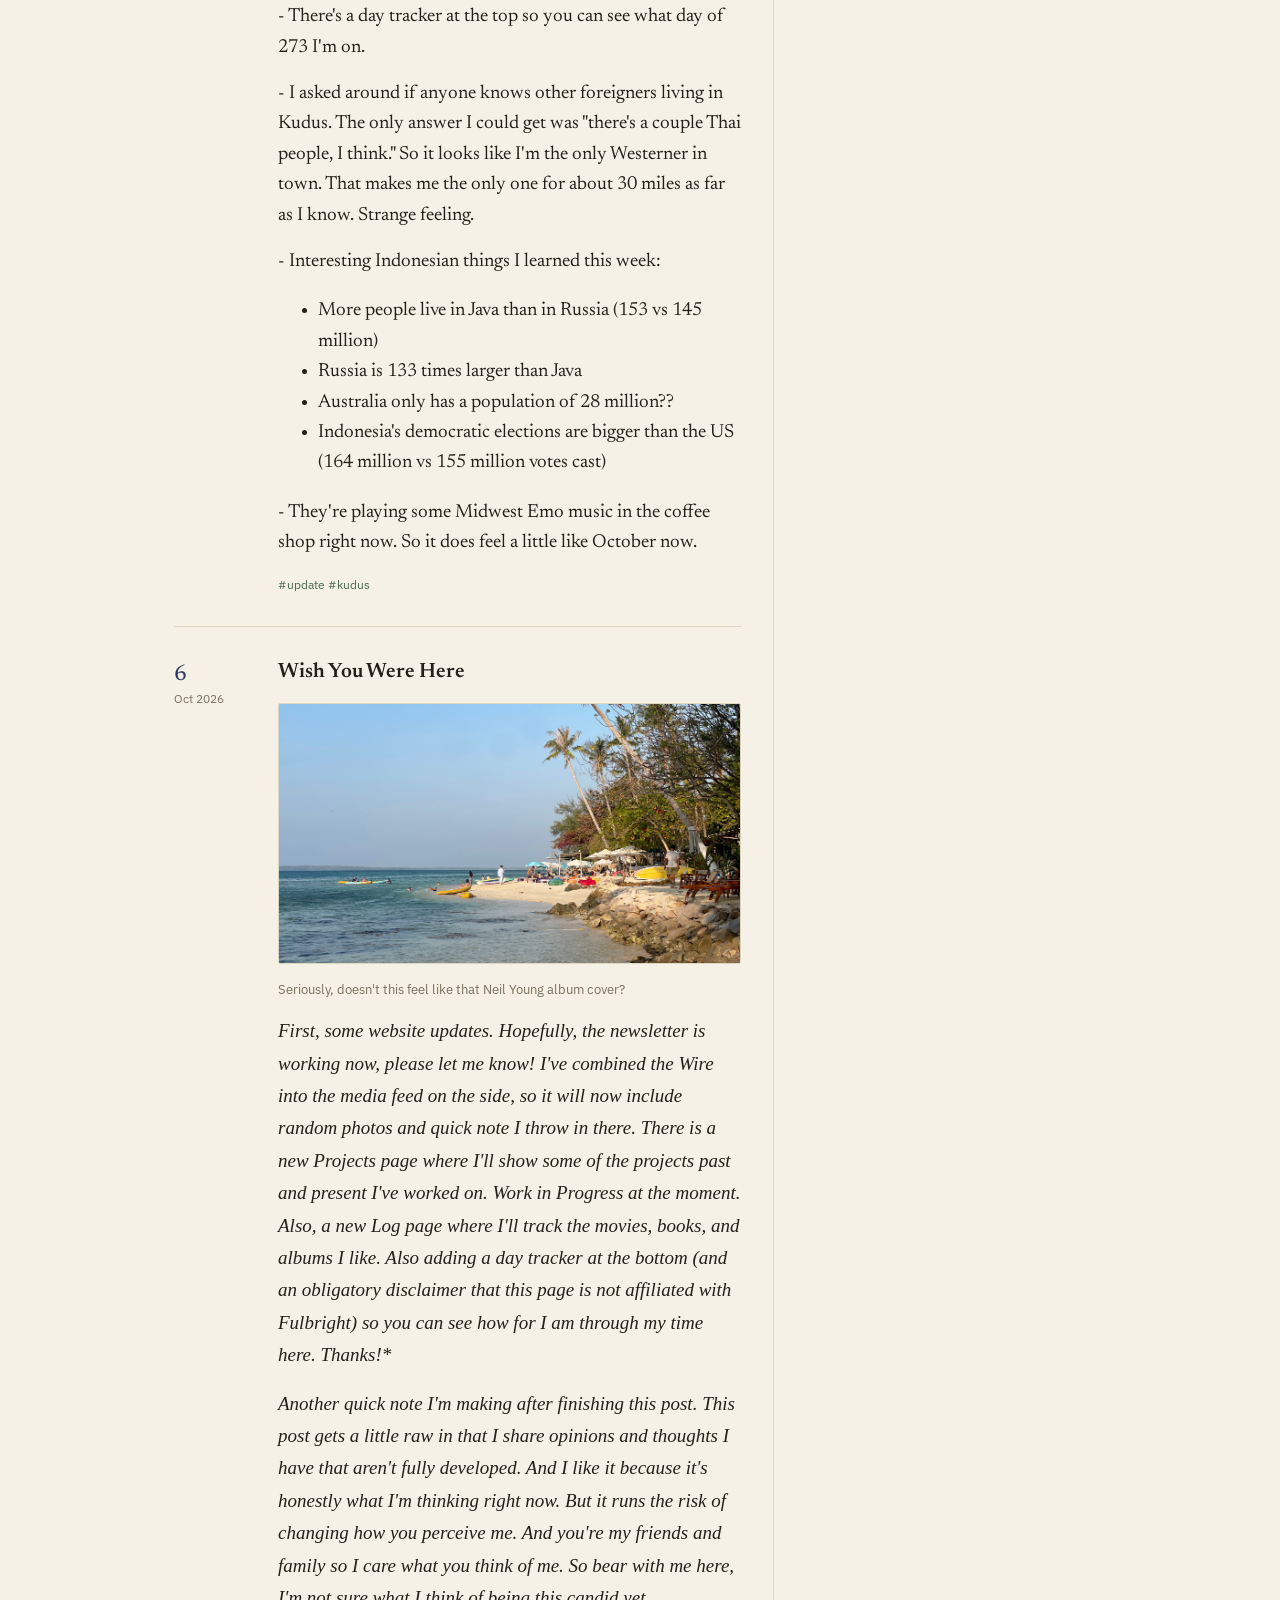
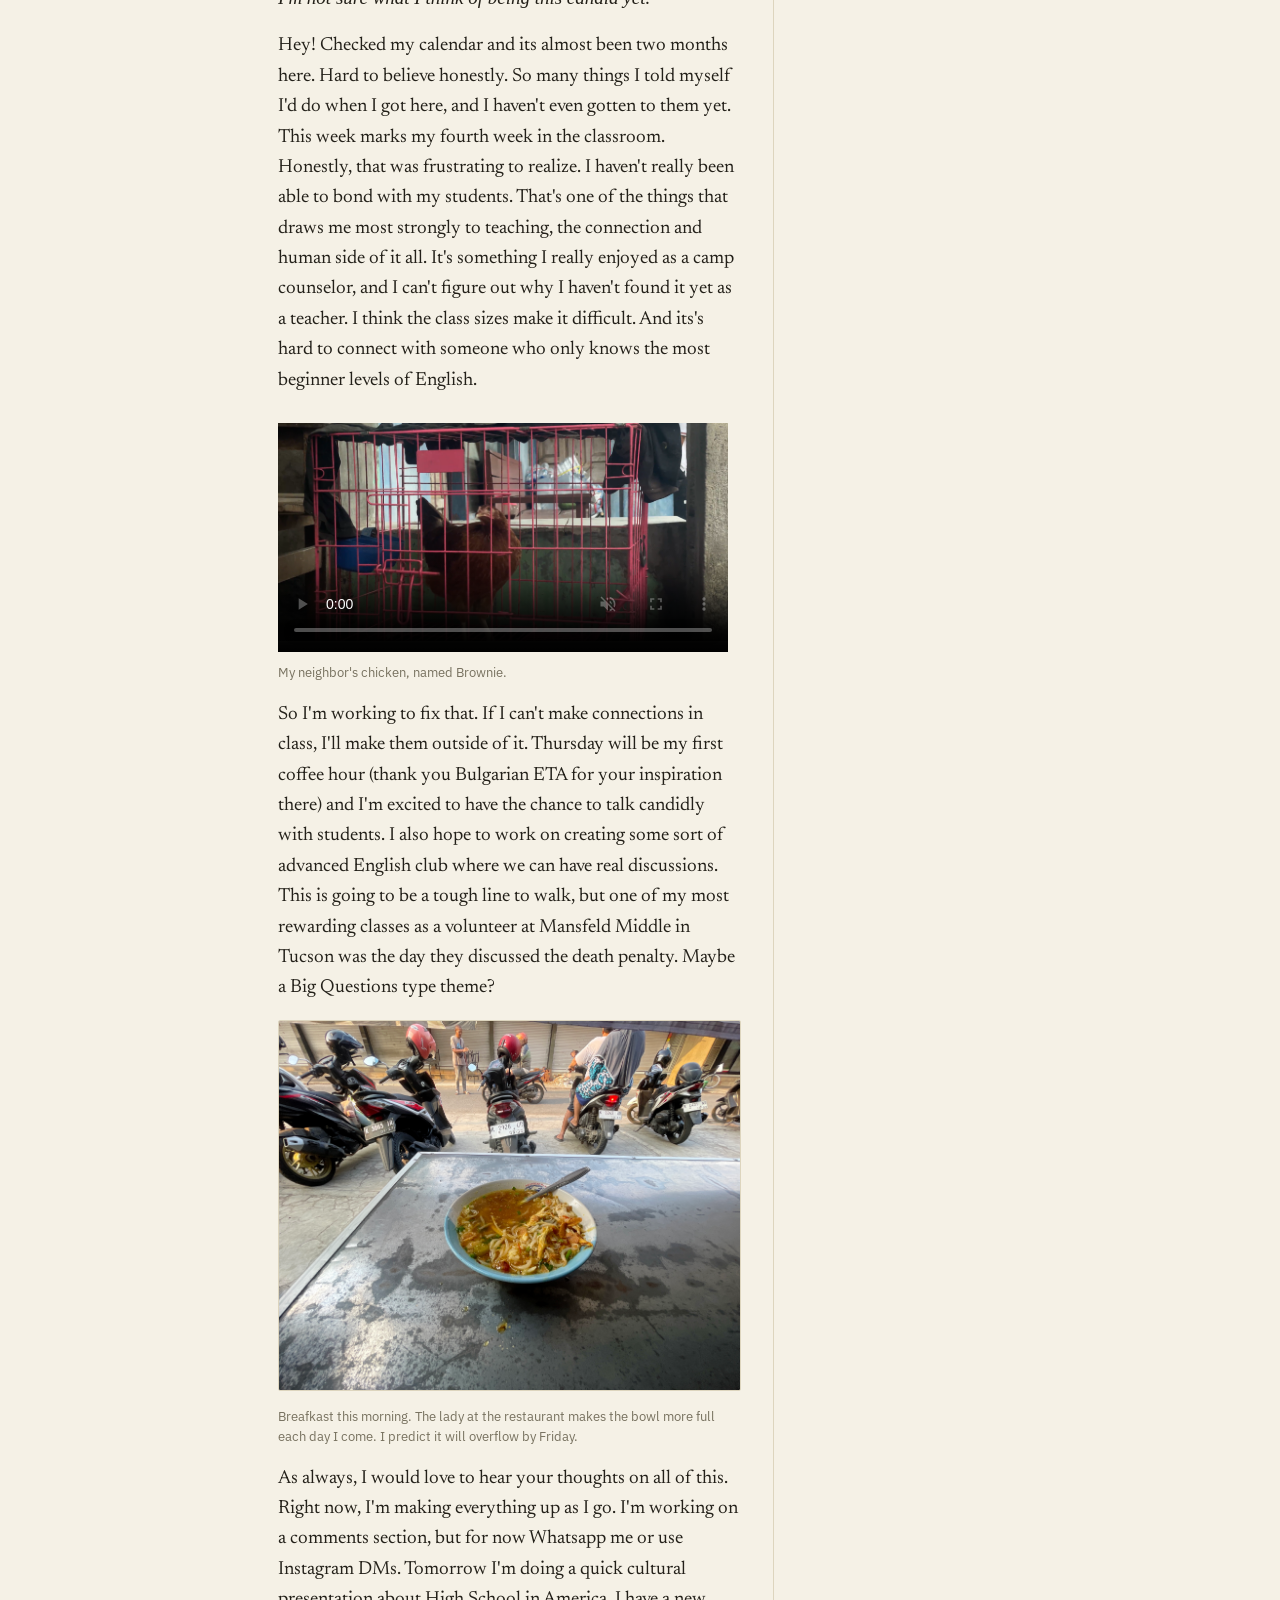
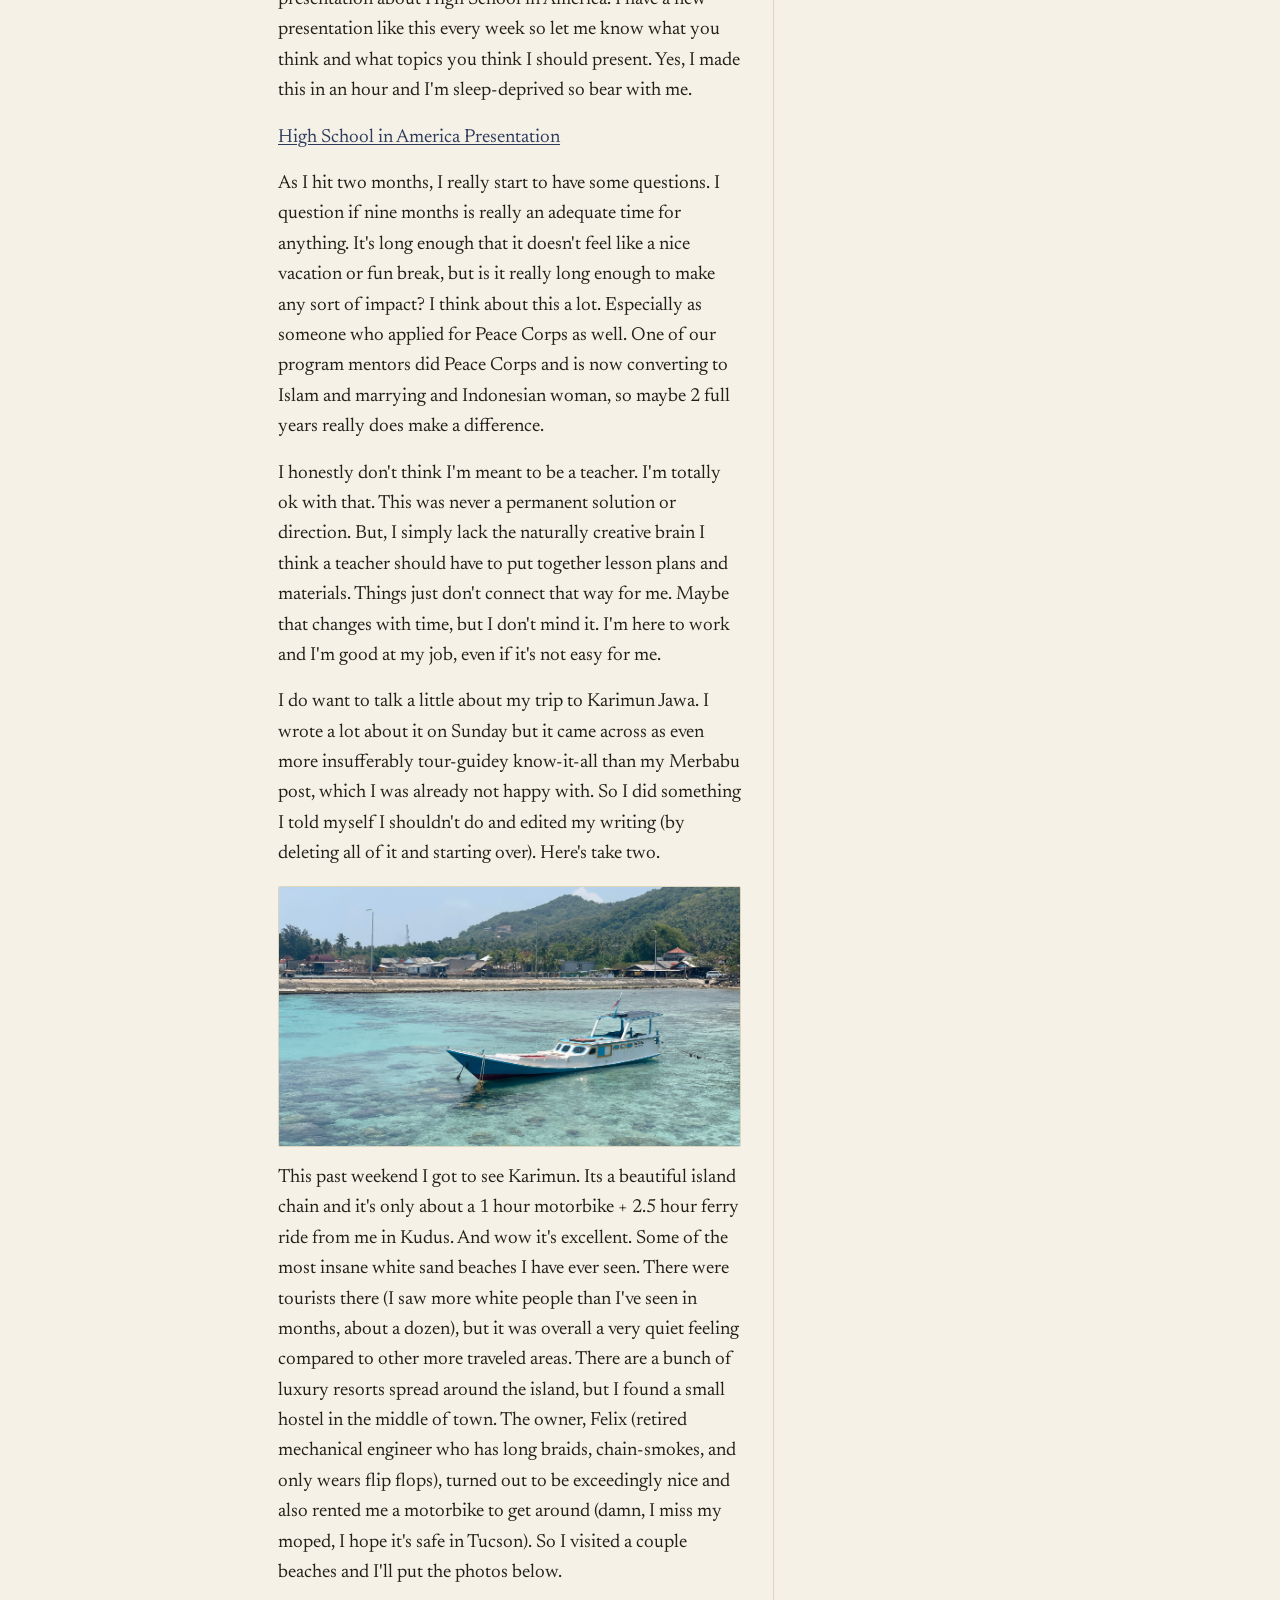
==== commit 72ba944d: "Site update Mon 10/26/2026 17:29:16.86" ====
--- a/index.html
+++ b/index.html
@@ -13,7 +13,7 @@
 <header class="site-head">
   <div class="site-head-inner">
     <a class="site-title" href="index.html">Indo Henry</a>
-    <p class="site-tagline">My time as a Fulbright ETA in Kudus, Indonesia.</p>
+    <p class="site-tagline">My time as an English teacher in Kudus, Indonesia.</p>
     <form action="https://buttondown.com/api/emails/embed-subscribe/clakins" method="post" class="header-subscribe-form"> <input type="email" name="email" placeholder="you@example.com" required> <input type="submit" value="Subscribe"> </form>
     <nav class="site-nav">
       <a href="index.html">Feed</a>
--- a/style.css
+++ b/style.css
@@ -36,7 +36,7 @@
 
 .site-head {
   border-bottom: 1px solid var(--rule);
-  padding: 2.5rem 1.5rem 1.75rem;
+  padding: 2.5rem 0 1.75rem;
 }
 
 .header-subscribe-form { 
@@ -49,7 +49,18 @@
 .site-head-inner {
   max-width: 980px;
   margin: 0 auto;
-  padding-left: 8.0rem;
+  padding: 0 1.5rem;
+}
+
+/* Homepage only: line the header up with the post text instead of the date column */
+body:has(.main-layout) .site-head-inner {
+  padding-left: 8rem;
+}
+
+@media (max-width: 560px) {
+  body:has(.main-layout) .site-head-inner {
+    padding-left: 1.5rem;
+  }
 }
 
 .site-title {
@@ -61,6 +72,14 @@
   letter-spacing: 0.01em;
 }
 .site-title:hover { color: var(--indigo); }
+
+.site-day-count {
+  font-family: var(--sans);
+  font-size: 0.85rem;
+  color: var(--muted);
+  margin-left: 0.6rem;
+  white-space: nowrap;
+}
 
 .site-tagline {
   font-family: var(--sans);
@@ -239,6 +258,16 @@
 }
 
 /* ---------- Projects page ---------- */
+.project-image {
+  min-width: 0;
+}
+
+.project-image video {
+  width: 100%;
+  height: auto;
+  display: block;
+  border: 1px solid var(--rule);
+}
 
 .projects-layout {
   display: grid;
@@ -402,9 +431,13 @@
 /* ---------- Standalone pages (about/now) ---------- */
 
 .page {
-  max-width: 680px;
+  max-width: 980px;
   margin: 0 auto;
   padding: 2.5rem 1.5rem 4rem;
+}
+
+.post-full {
+  max-width: 680px;
 }
 
 .post-full h1 {
@@ -558,7 +591,7 @@
 }
 
 .site-foot {
-  max-width: 680px;
+  max-width: 980px;
   margin: 0 auto;
   padding: 1.5rem 1.5rem 3rem;
   font-family: var(--sans);
@@ -635,3 +668,252 @@
 @media (prefers-reduced-motion: reduce) {
   * { scroll-behavior: auto !important; }
 }
+
+/* ---------- Projects: List / Map switch ---------- */
+
+.projects-content {
+  min-width: 0;
+}
+
+.projects-toolbar {
+  display: flex;
+  justify-content: flex-end;
+  gap: 1.1rem;
+  margin: 0 0 1.5rem;
+}
+
+.view-btn {
+  font-family: var(--sans);
+  font-size: 0.85rem;
+  color: var(--ink);
+  background: none;
+  border: none;
+  border-bottom: 1px solid transparent;
+  padding: 0 0 2px;
+  cursor: pointer;
+}
+.view-btn:hover,
+.view-btn[aria-pressed="true"] {
+  color: var(--indigo);
+  border-bottom-color: var(--indigo);
+}
+
+.projects-main[hidden],
+.projects-map[hidden] {
+  display: none;
+}
+
+/* ---------- Projects: Map view ---------- */
+
+.map-frame {
+  position: relative;
+  border: 1.5px solid var(--ink);
+}
+
+.map-stage {
+  position: relative;
+  width: 100%;
+}
+
+.map-svg {
+  display: block;
+  width: 100%;
+  height: 100%;
+}
+
+.map-outline,
+.map-borders {
+  fill: none;
+  stroke: var(--ink);
+  stroke-linejoin: round;
+  stroke-linecap: round;
+  vector-effect: non-scaling-stroke;
+}
+.map-outline { stroke-width: 1.1px; }
+.map-borders { stroke-width: 0.6px; opacity: 0.6; }
+
+.map-scope {
+  display: flex;
+  gap: 1rem;
+  padding: 0.8rem 1rem 0;
+}
+
+.map-scope-btn,
+.map-note-link {
+  font-family: var(--sans);
+  font-size: 0.85rem;
+  color: var(--ink);
+  background: none;
+  border: none;
+  border-bottom: 1px solid transparent;
+  padding: 0 0 2px;
+  cursor: pointer;
+}
+.map-scope-btn:hover,
+.map-scope-btn[aria-pressed="true"] {
+  color: var(--indigo);
+  border-bottom-color: var(--indigo);
+}
+.map-note-link {
+  color: var(--indigo);
+  border-bottom-color: var(--indigo);
+  font-size: inherit;
+}
+.map-note-link:hover { color: var(--paddy); border-bottom-color: var(--paddy); }
+
+.map-note {
+  margin: 0;
+  padding: 0 1rem 0.8rem;
+  font-family: var(--sans);
+  font-size: 0.8rem;
+  color: var(--muted);
+}
+.map-note[hidden] { display: none; }
+
+/* Thumbtack pins sit on top of the SVG so they keep one size at any width. */
+
+.map-pins {
+  position: absolute;
+  inset: 0;
+  pointer-events: none;
+}
+
+.map-pin {
+  position: absolute;
+  width: 22px;
+  height: 28px;
+  padding: 0;
+  margin: 0;
+  background: none;
+  border: none;
+  transform: translate(-50%, -100%);
+  cursor: pointer;
+  pointer-events: auto;
+}
+
+.pin-icon {
+  display: block;
+  width: 100%;
+  height: 100%;
+  overflow: visible;
+}
+.pin-needle { fill: none; stroke: var(--ink); stroke-width: 1.4; stroke-linecap: round; }
+.pin-collar { fill: var(--ink); }
+.pin-head { fill: var(--indigo); stroke: var(--ink); stroke-width: 1; }
+.pin-shine { fill: var(--paper); opacity: 0.4; }
+
+.map-pin:hover .pin-head,
+.map-pin.is-open .pin-head { fill: var(--paddy); }
+.map-pin:focus-visible { outline: none; }
+.map-pin:focus-visible .pin-head { stroke: var(--paddy); stroke-width: 2.5; }
+
+.pin-count {
+  position: absolute;
+  top: -5px;
+  right: -8px;
+  min-width: 15px;
+  height: 15px;
+  padding: 0 3px;
+  border-radius: 8px;
+  background: var(--paper);
+  border: 1px solid var(--ink);
+  color: var(--ink);
+  font-family: var(--sans);
+  font-size: 0.65rem;
+  line-height: 13px;
+  text-align: center;
+}
+
+/* Popup */
+
+.map-popup {
+  position: absolute;
+  z-index: 5;
+  width: 190px;
+  max-width: calc(100% - 16px);
+  background: var(--paper);
+  border: 1.5px solid var(--ink);
+  padding: 0.6rem;
+}
+.map-popup[hidden] { display: none; }
+
+.map-popup-close {
+  position: absolute;
+  top: 0.15rem;
+  right: 0.35rem;
+  z-index: 1;
+  background: none;
+  border: none;
+  font-size: 1.3rem;
+  line-height: 1;
+  color: var(--ink);
+  cursor: pointer;
+  text-shadow: 0 0 3px var(--paper);
+}
+.map-popup-close:hover { color: var(--paddy); }
+
+.map-popup-head {
+  font-family: var(--sans);
+  font-size: 0.8rem;
+  color: var(--muted);
+  margin: 0 1.4rem 0.5rem 0;
+}
+
+.map-card {
+  display: block;
+  color: var(--ink);
+  text-decoration: none;
+}
+.map-card:hover .map-card-title,
+.map-card:focus-visible .map-card-title {
+  color: var(--indigo);
+  text-decoration: underline;
+  text-underline-offset: 2px;
+}
+.map-card:focus-visible { outline: 2px solid var(--indigo); outline-offset: 2px; }
+
+.map-card-photo {
+  display: block;
+  width: 100%;
+  aspect-ratio: 3 / 2;
+  object-fit: cover;
+  border: 1px solid var(--rule);
+  margin-bottom: 0.5rem;
+}
+
+.map-card-text { display: block; }
+
+.map-card-title {
+  display: block;
+  font-size: 1.05rem;
+  font-weight: 600;
+  line-height: 1.25;
+}
+
+.map-card-place {
+  display: block;
+  font-family: var(--sans);
+  font-size: 0.75rem;
+  color: var(--muted);
+  margin-top: 0.15rem;
+}
+
+.map-card-compact {
+  display: grid;
+  grid-template-columns: 56px 1fr;
+  gap: 0.6rem;
+  align-items: center;
+  padding: 0.4rem 0;
+  border-top: 1px solid var(--rule);
+}
+.map-card-compact .map-card-photo {
+  width: 56px;
+  aspect-ratio: 1;
+  margin: 0;
+}
+.map-card-compact .map-card-title { font-size: 0.95rem; }
+.map-popup-head + .map-card-compact { border-top: none; padding-top: 0; }
+
+@media (max-width: 760px) {
+  .projects-toolbar { margin-bottom: 1rem; }
+}
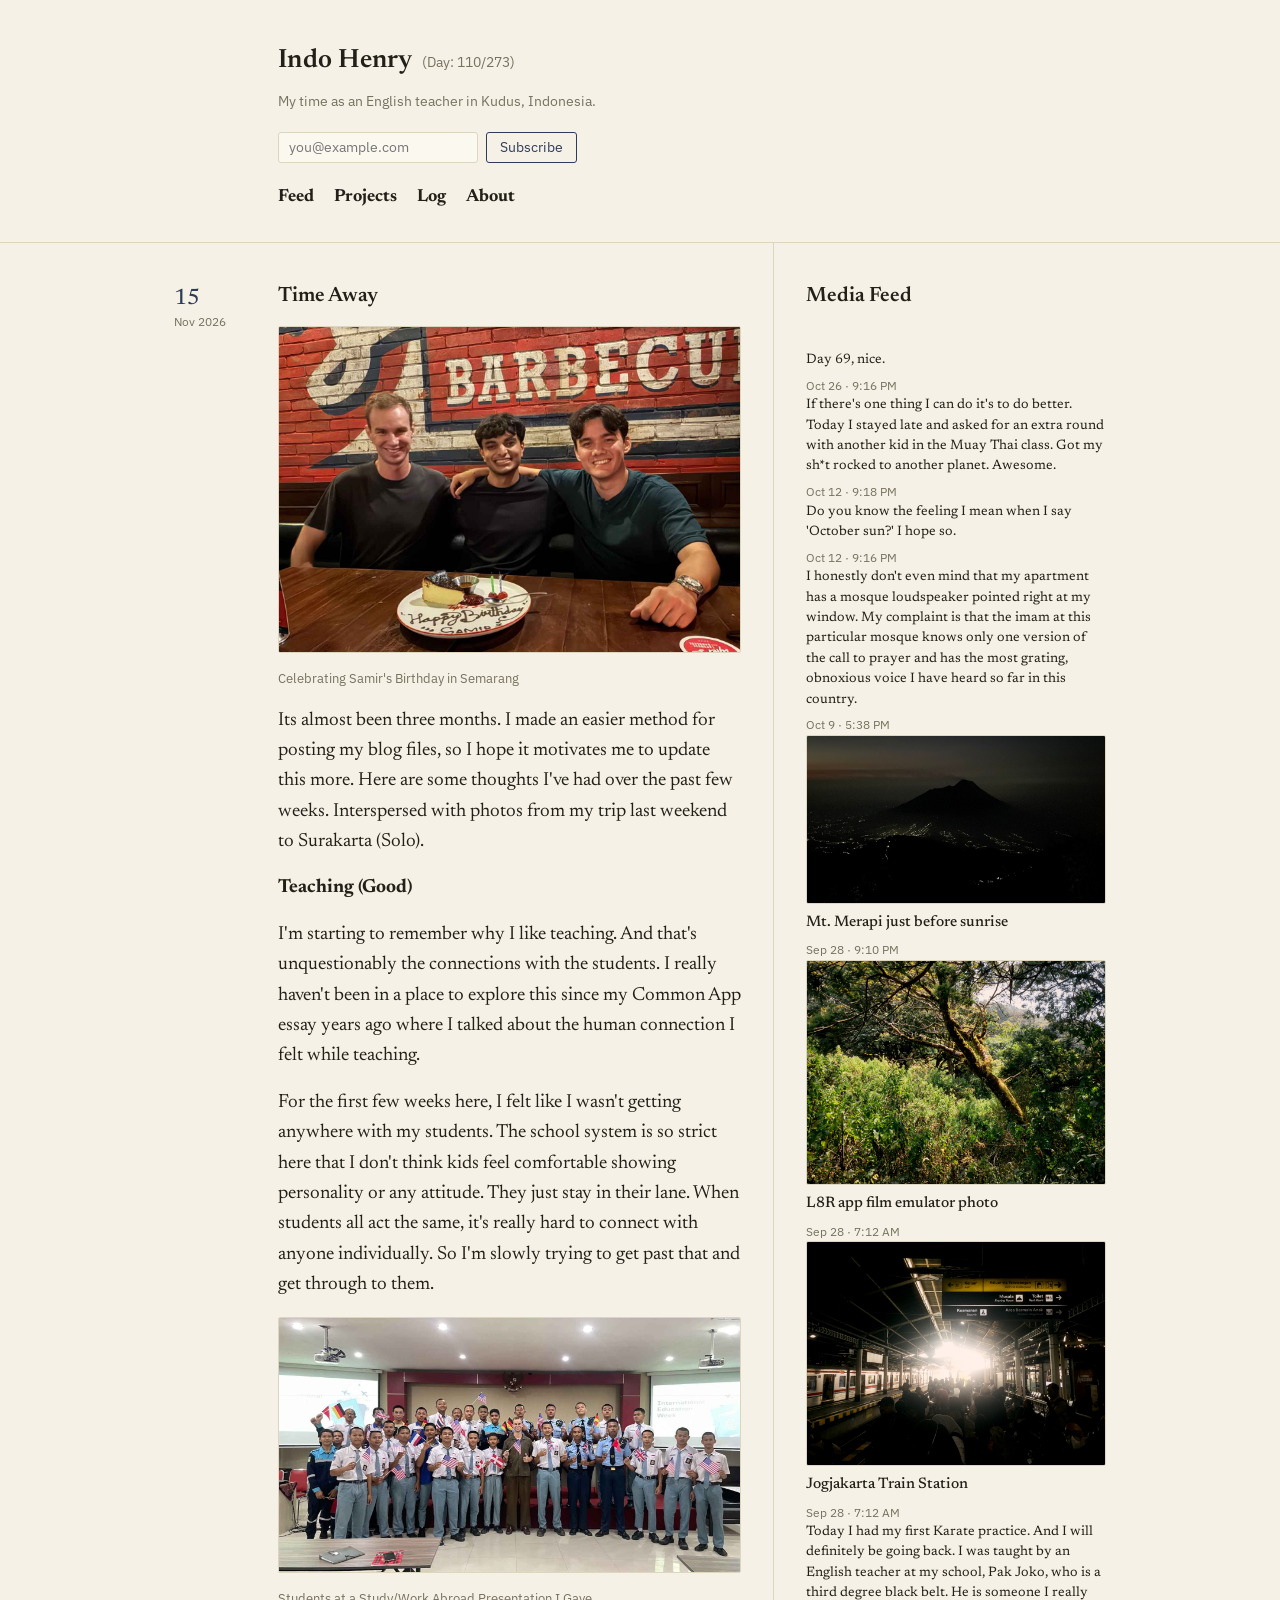
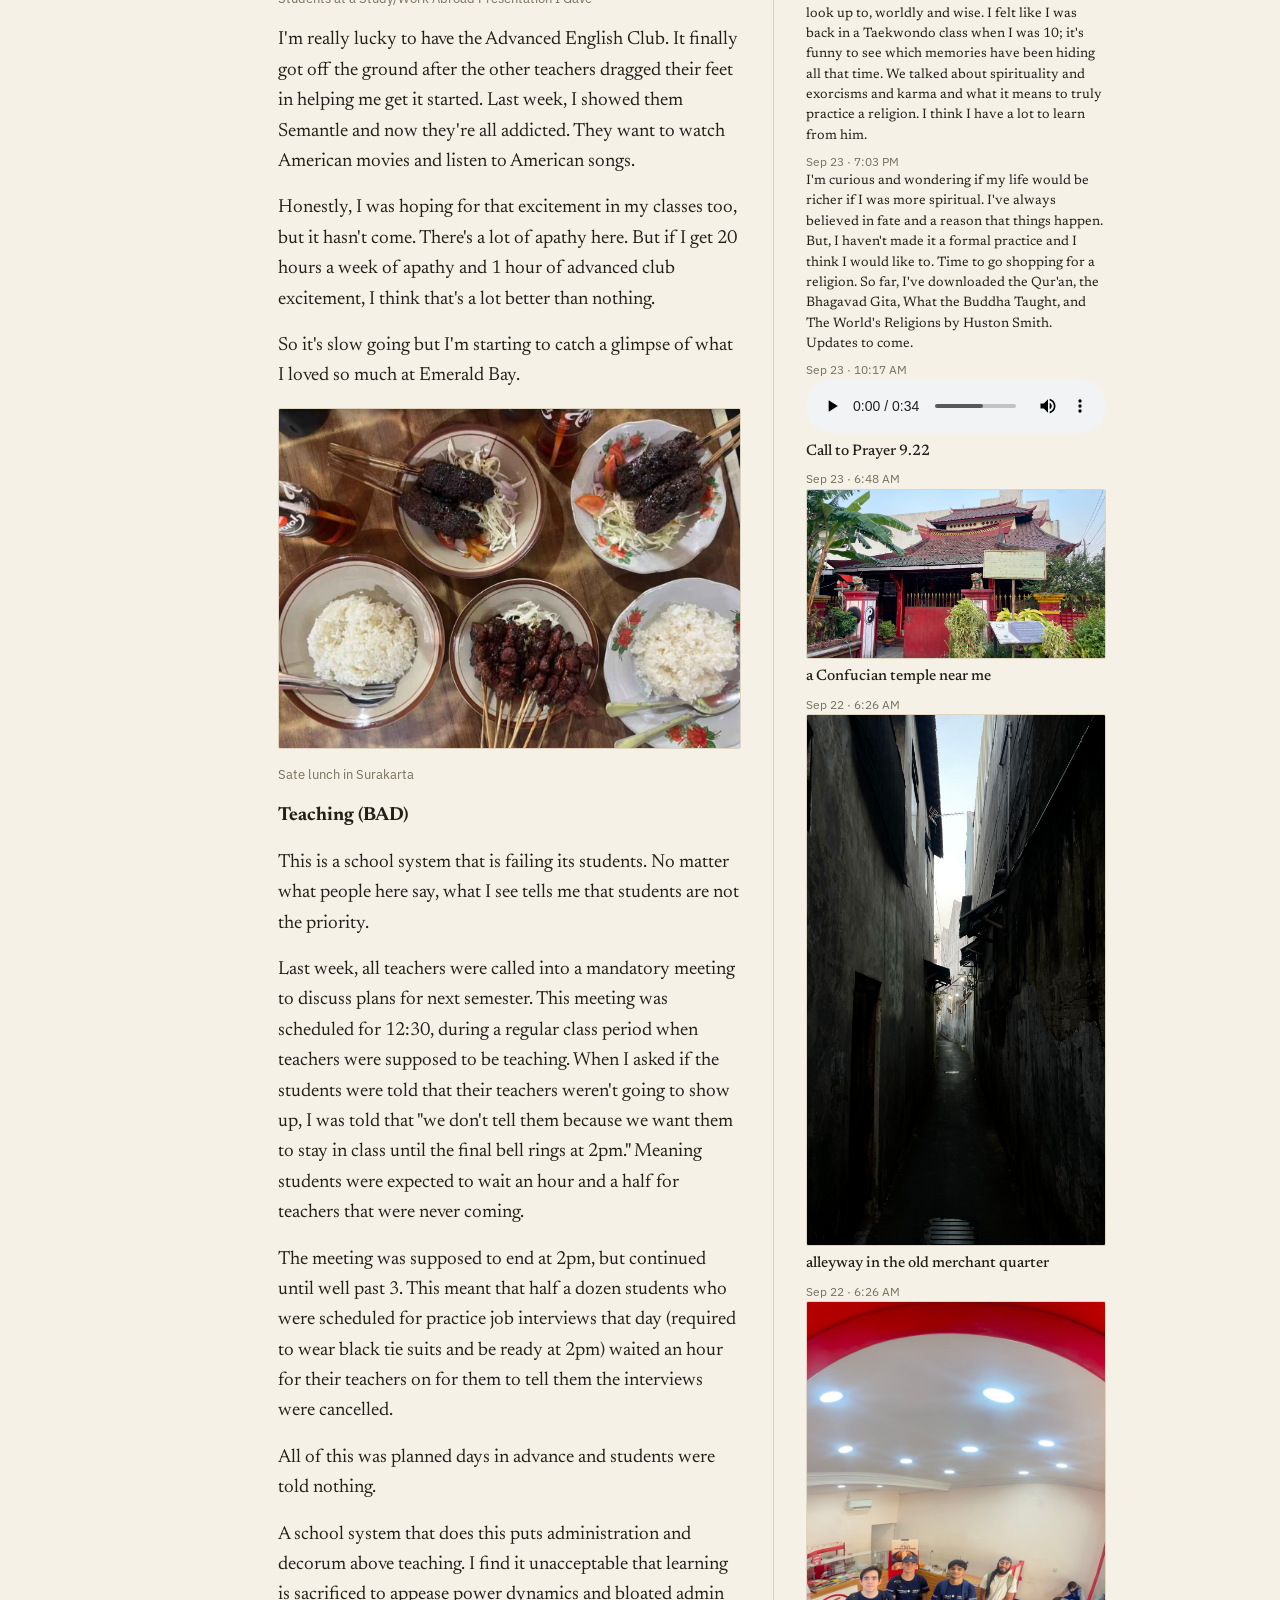
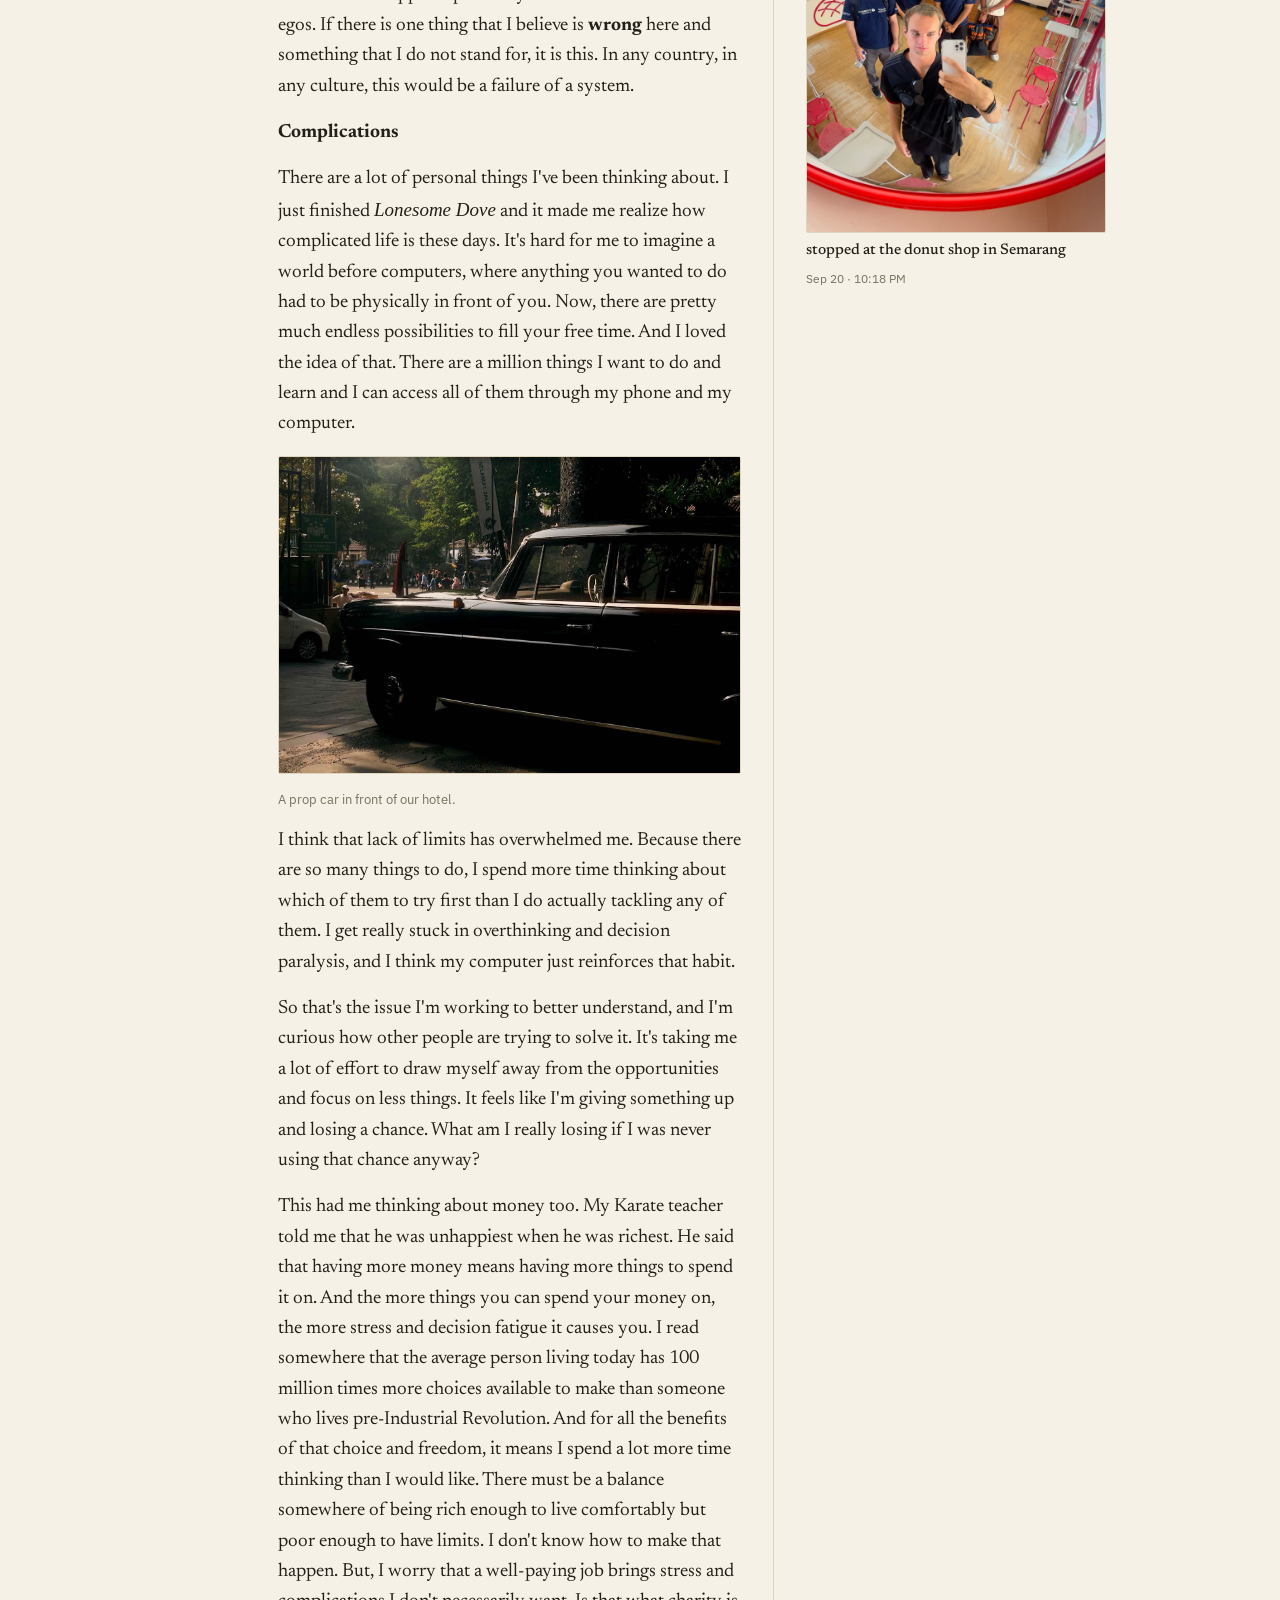
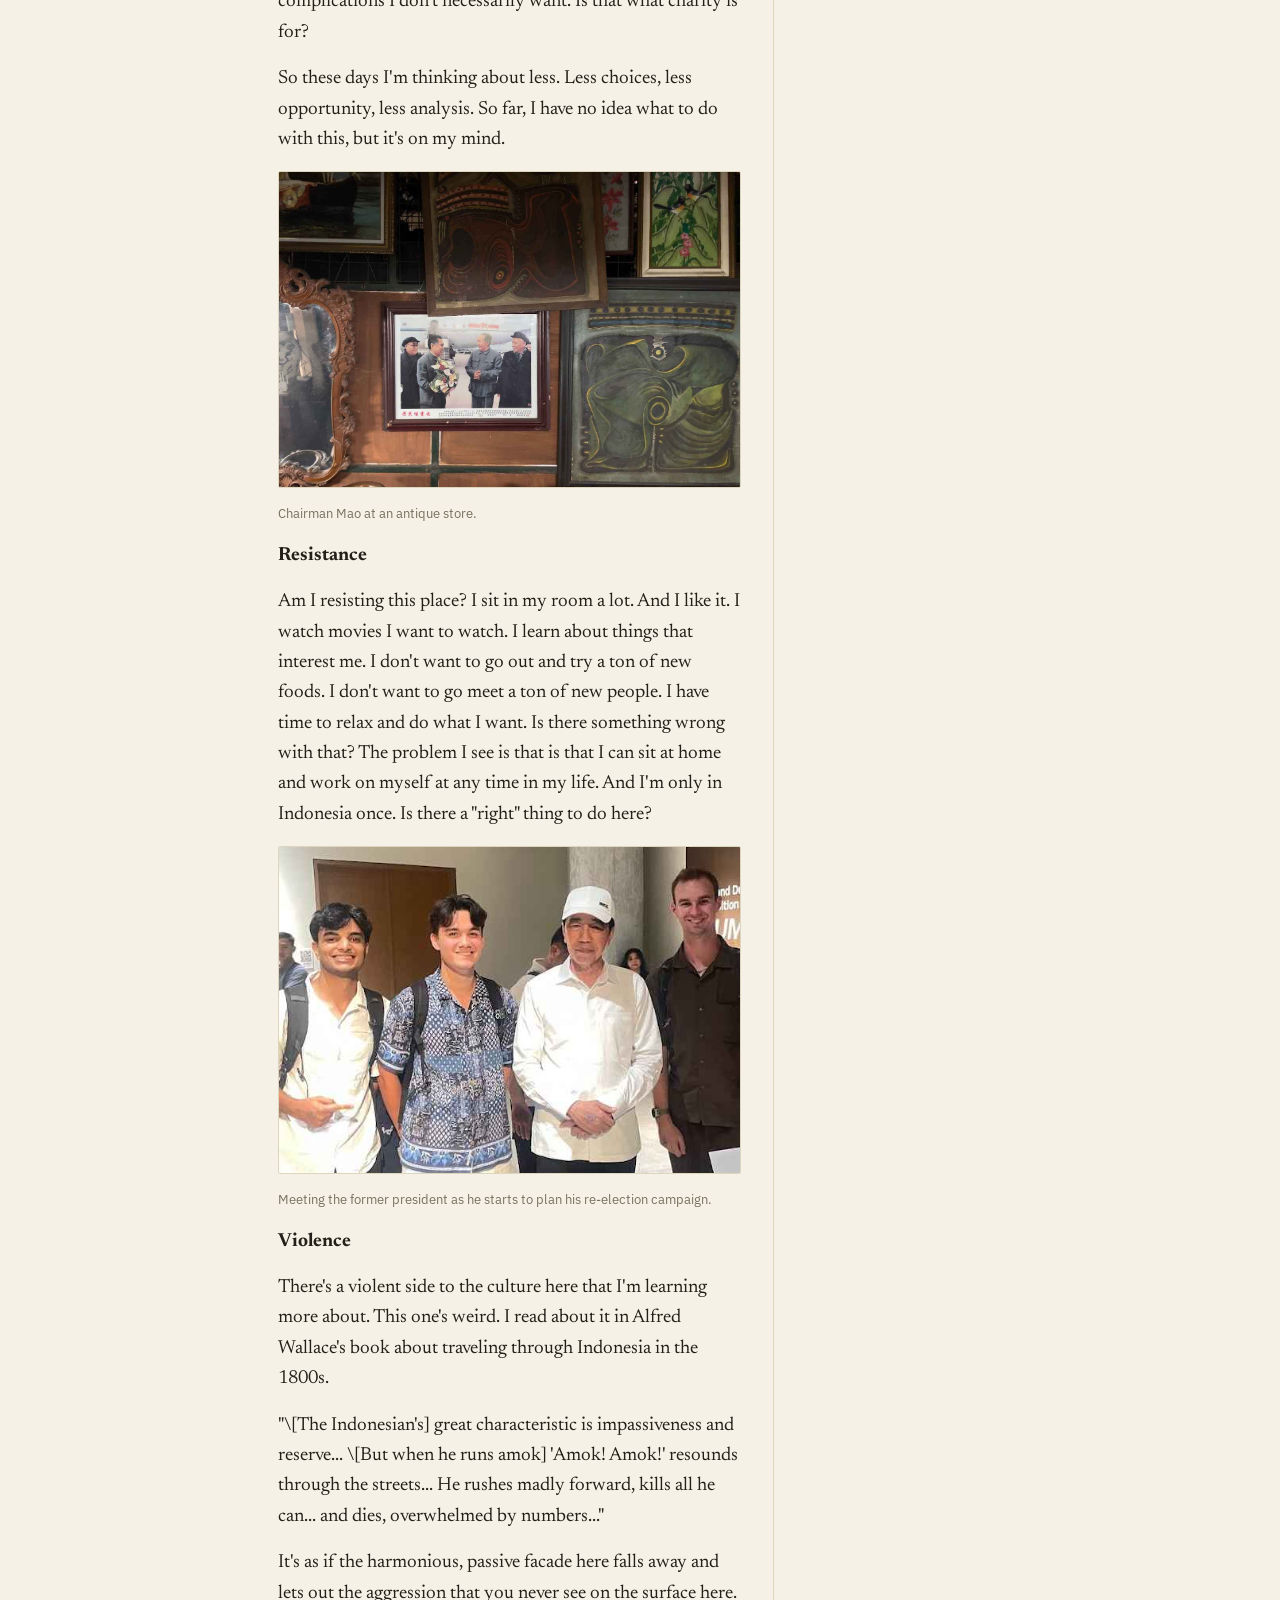
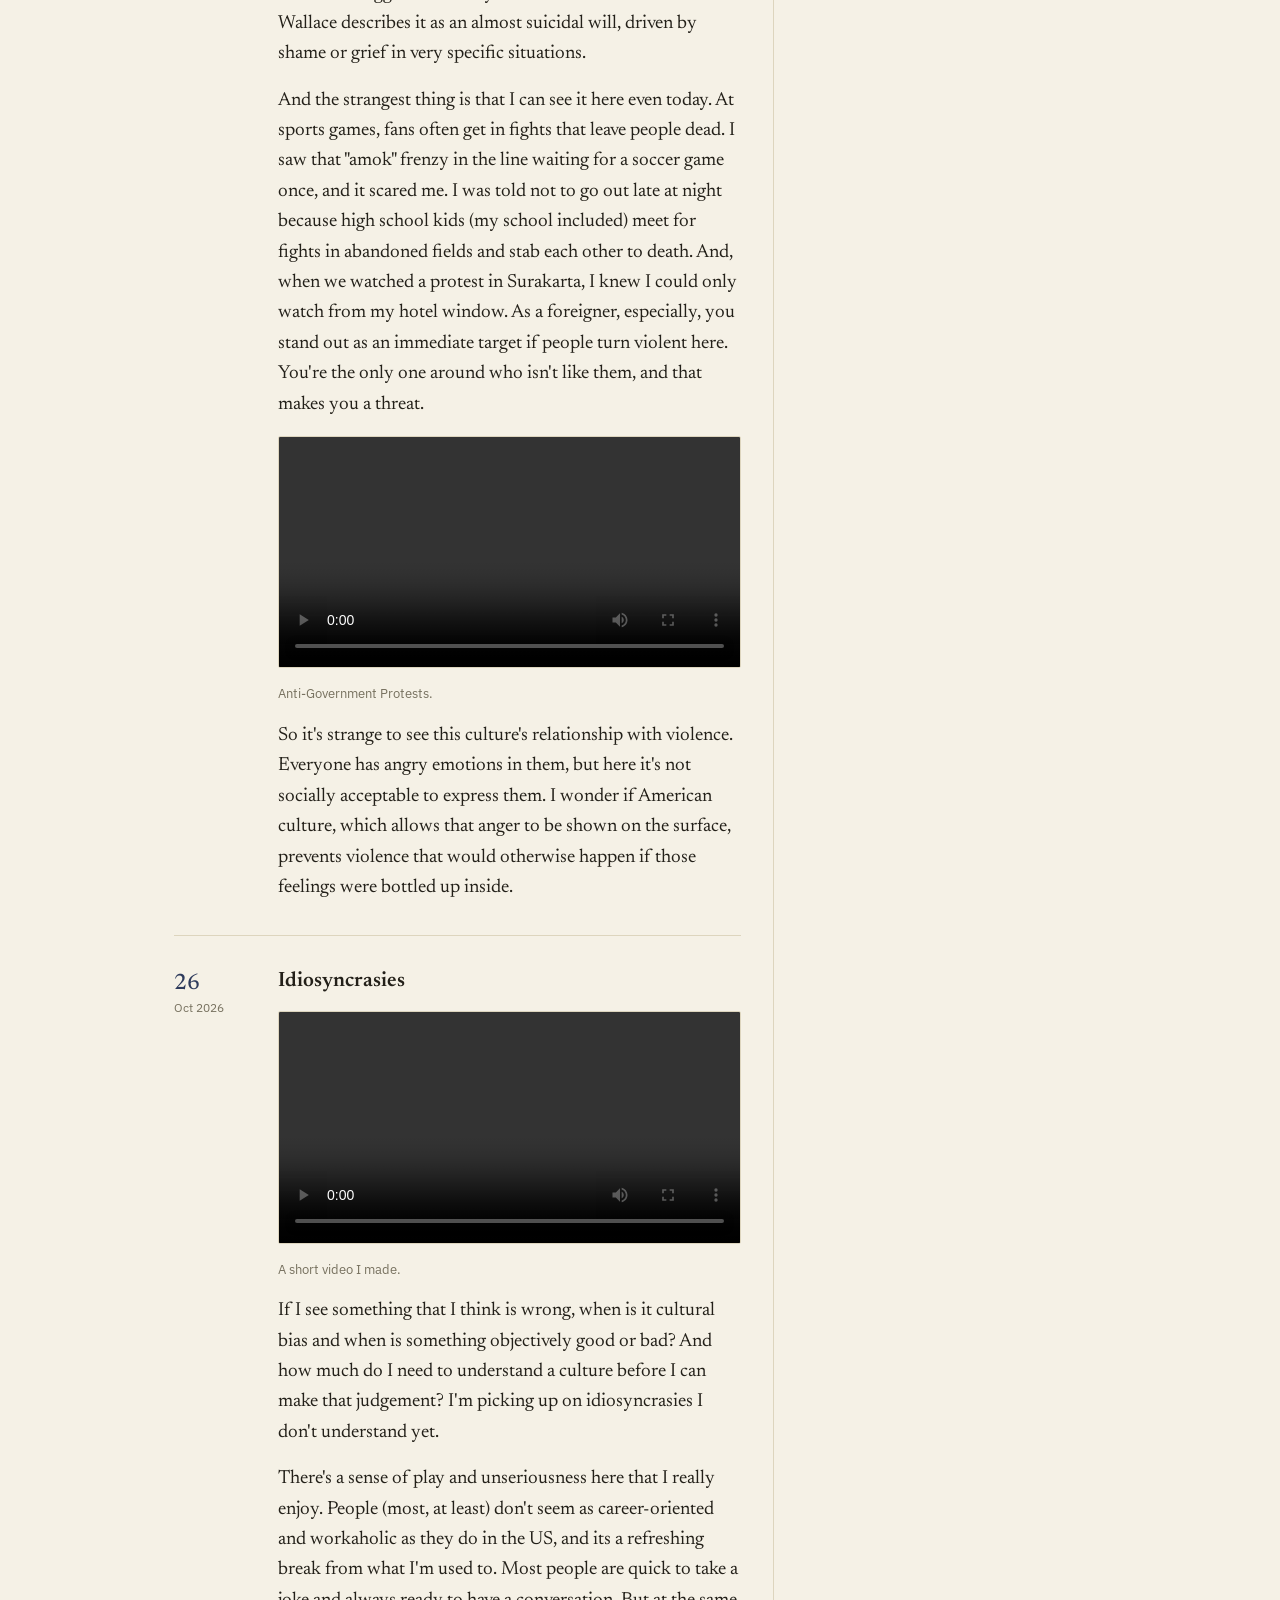
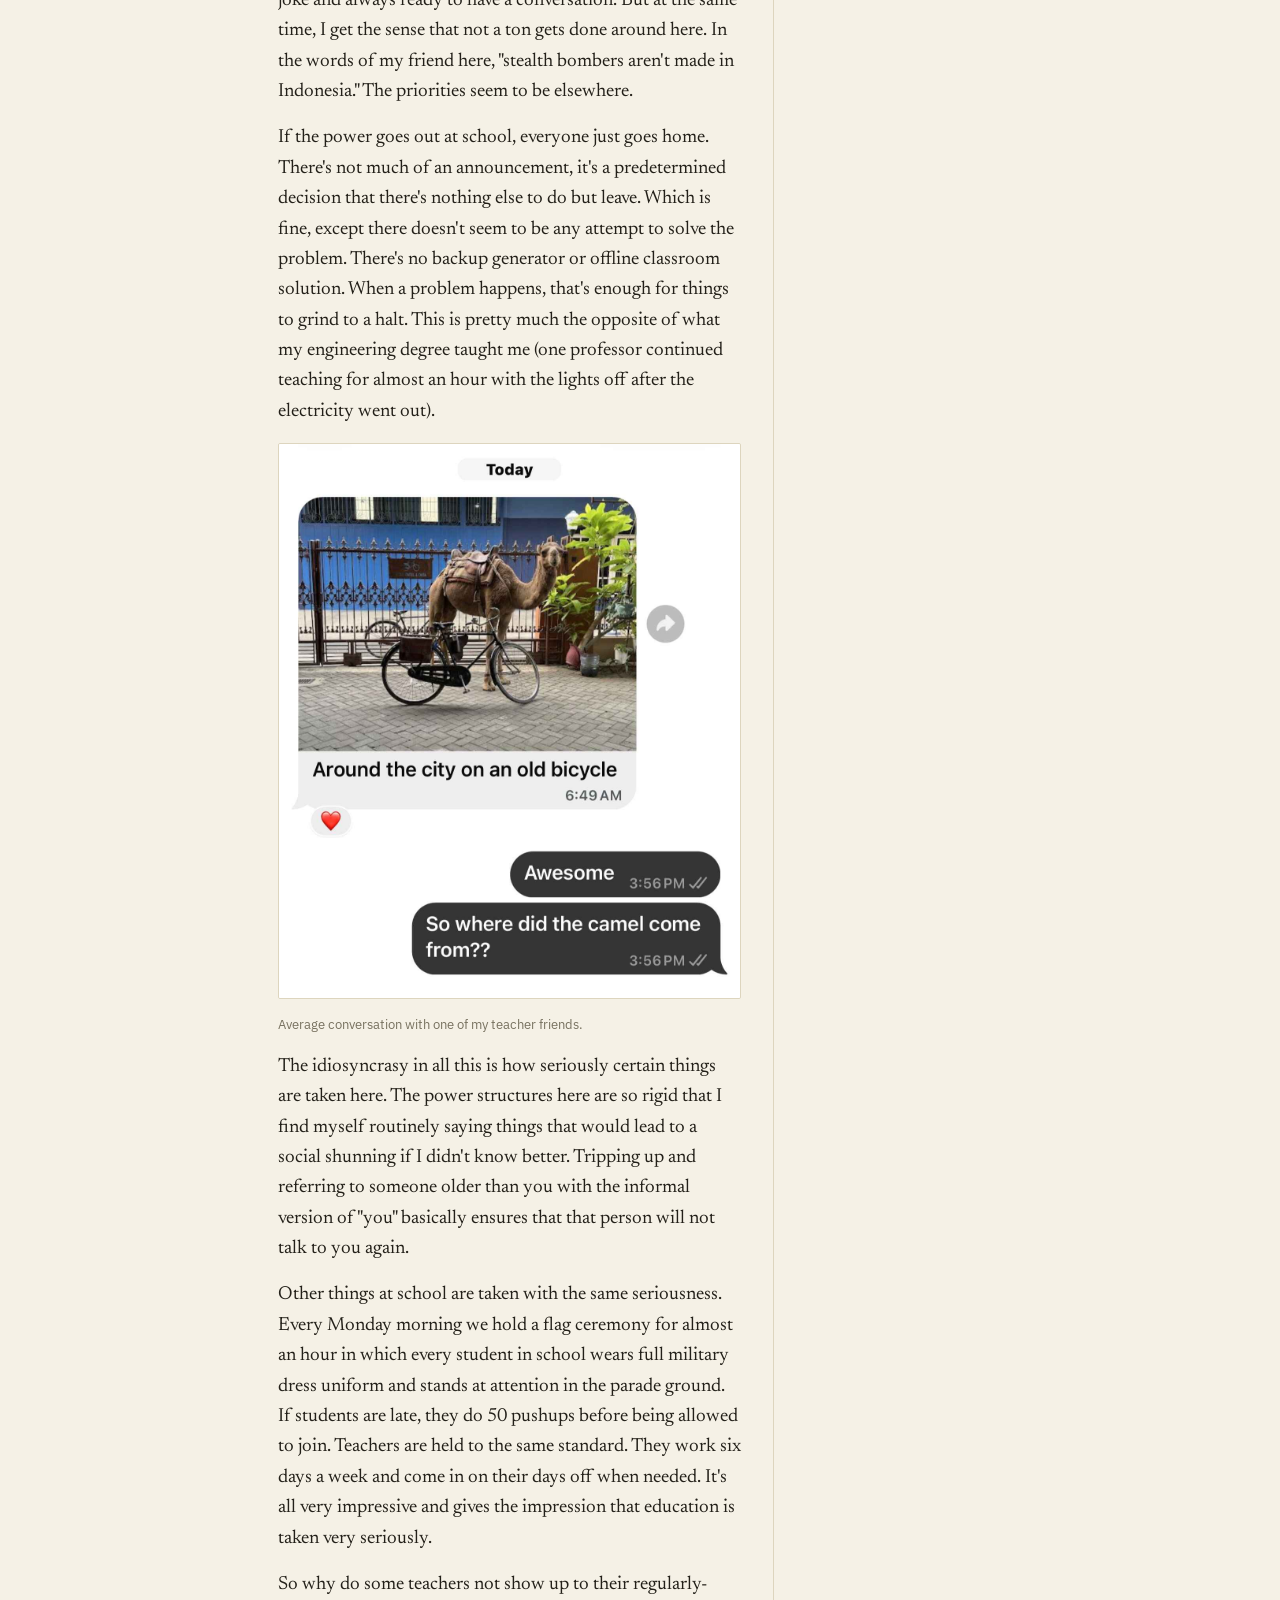
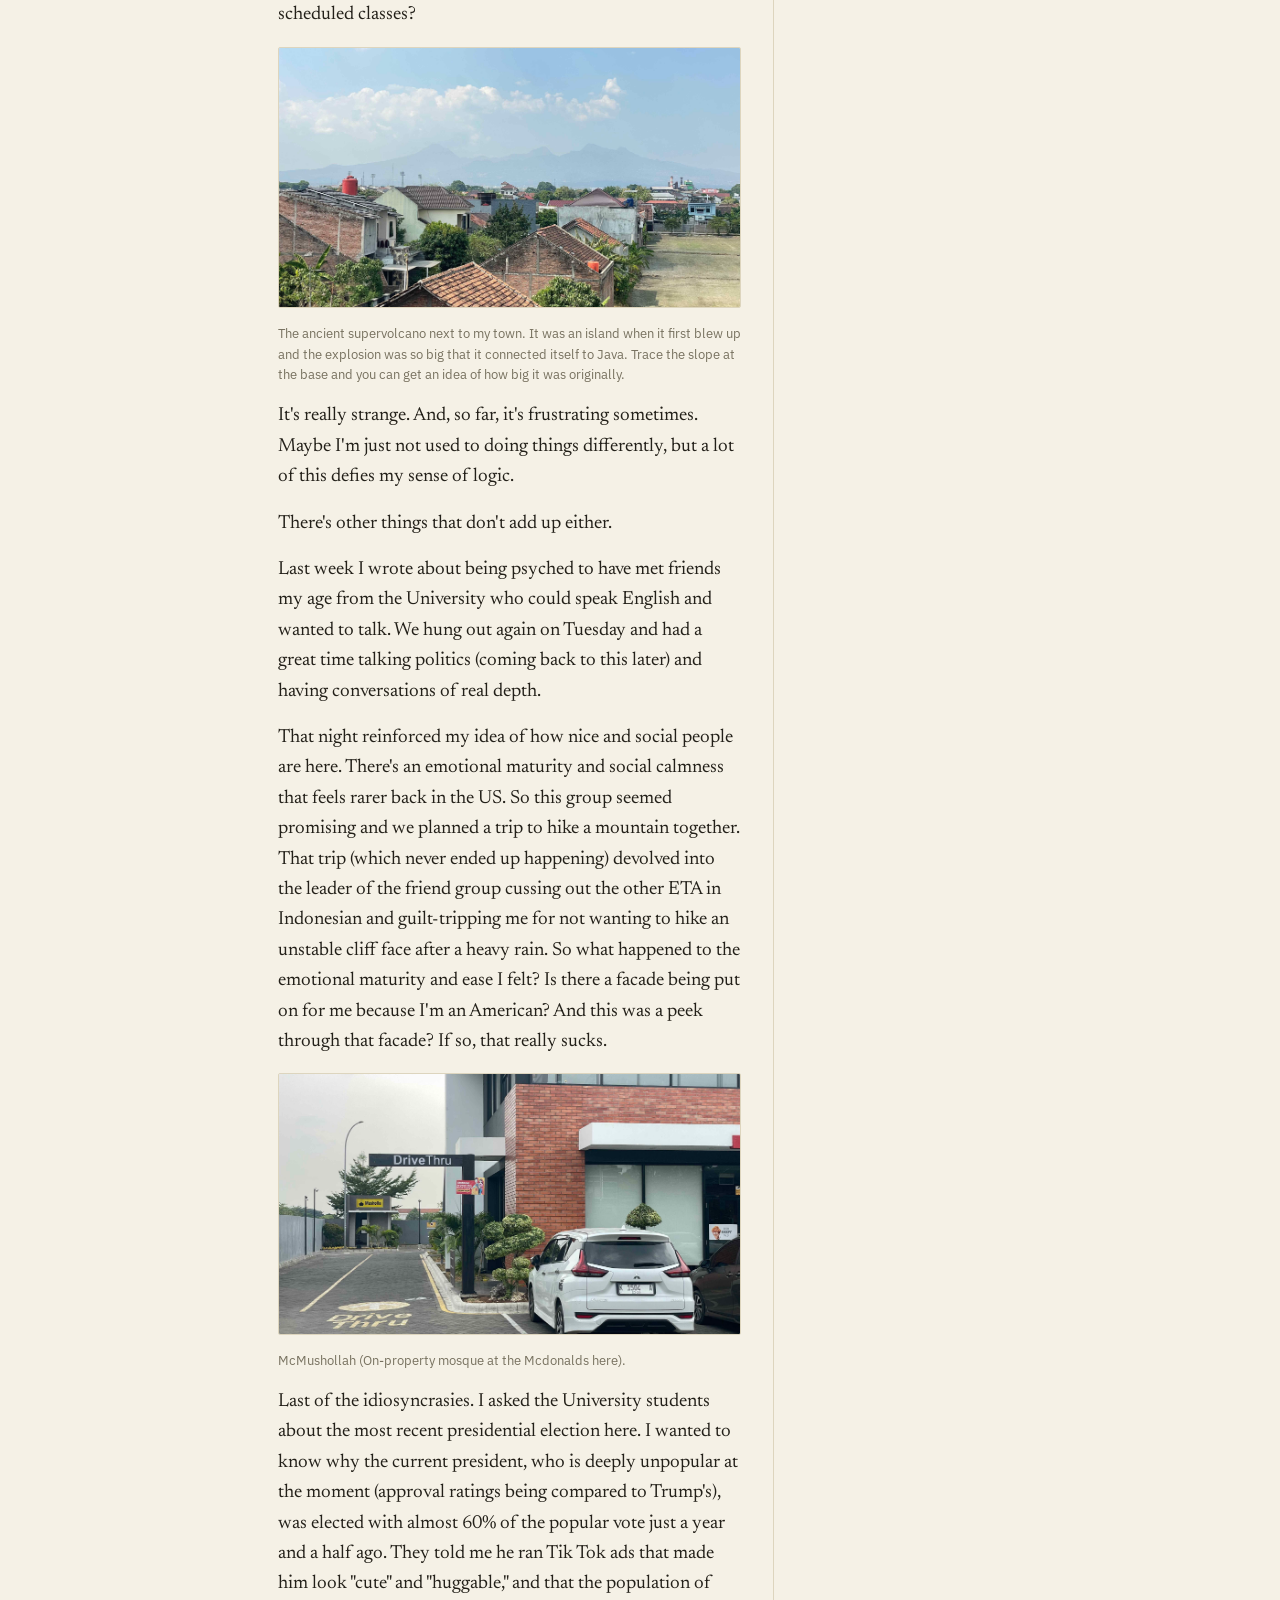
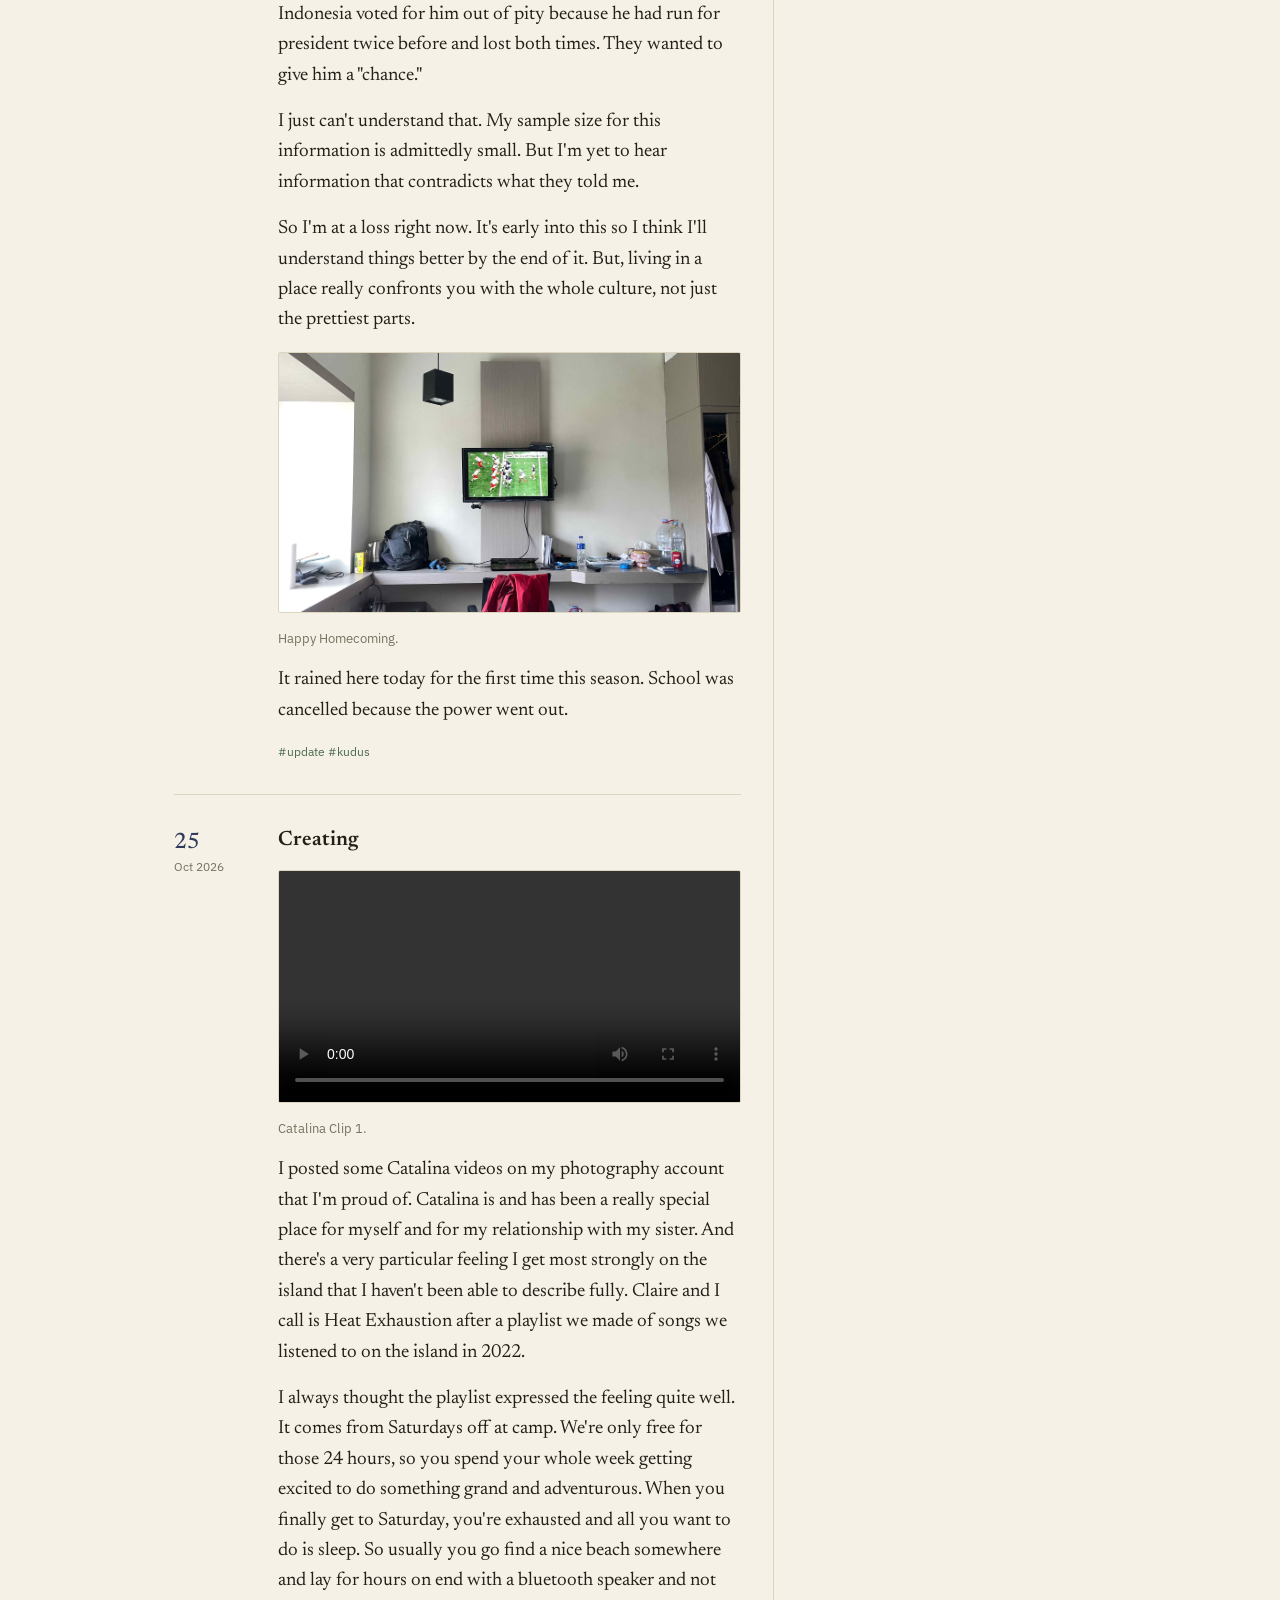
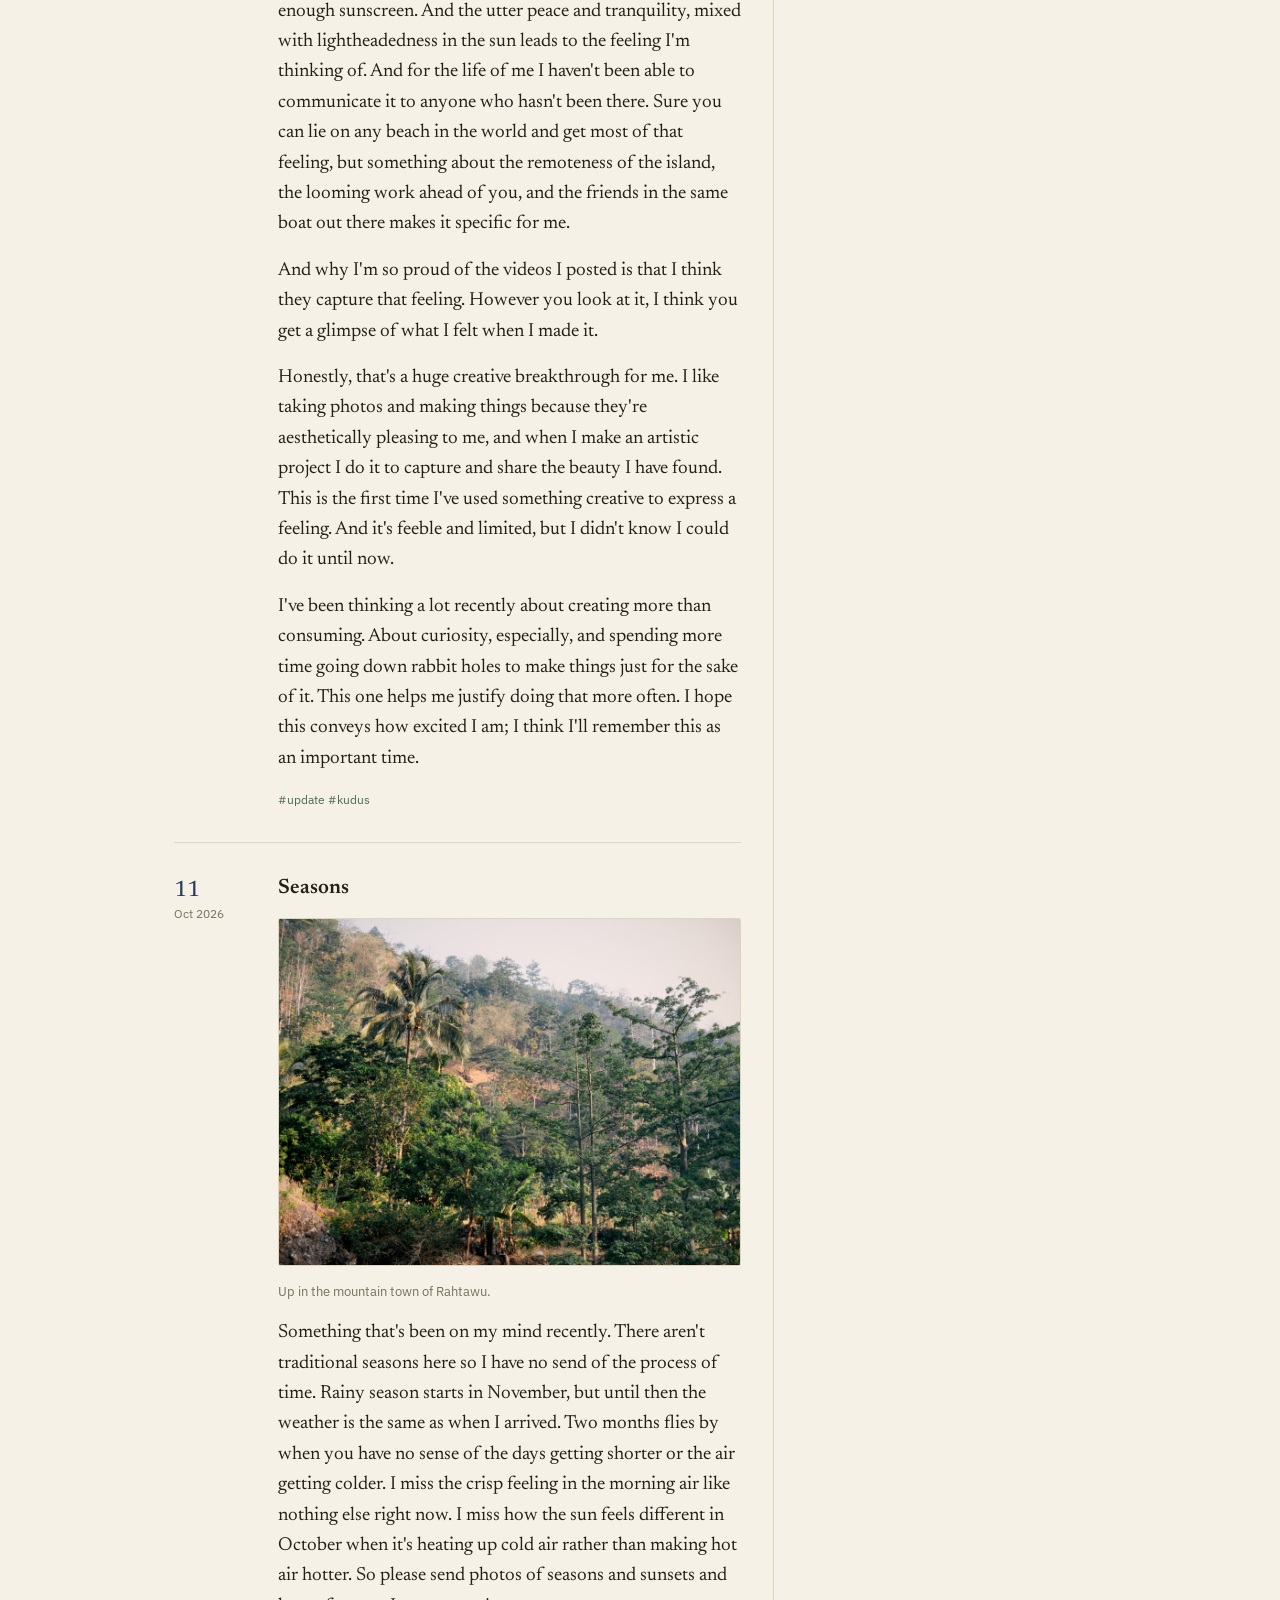
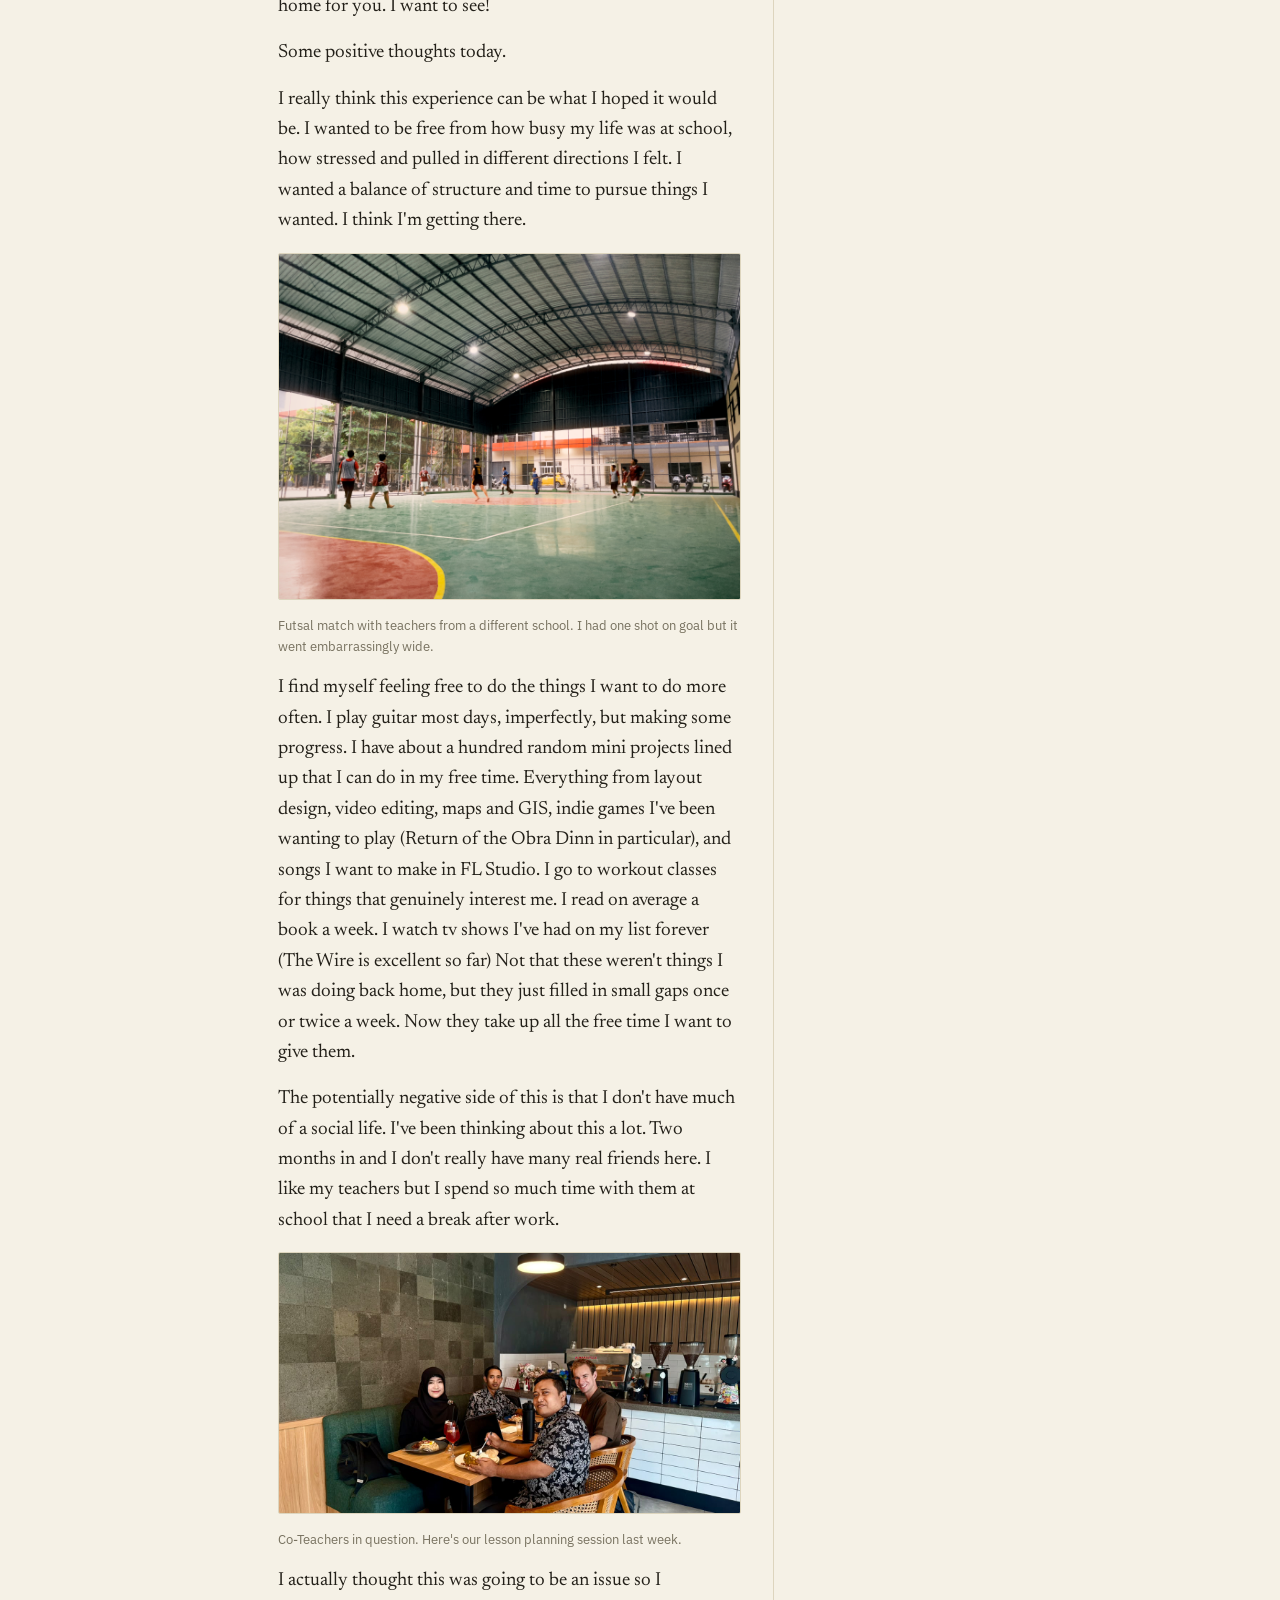
==== commit e353c622: "Site update Sun 11/15/2026 19:07:56.77" ====
--- a/index.html
+++ b/index.html
@@ -7,6 +7,7 @@
 <meta name="description" content="Notes and photos from a year teaching in Central Java.">
 <link rel="alternate" type="application/rss+xml" title="Indo Henry" href="feed.xml">
 <link rel="stylesheet" href="style.css">
+<link rel="icon" type="image/png" href="favicon.png">
 </head>
 <body>
 
@@ -53,6 +54,7 @@
 </footer>
 
 <script src="posts.js"></script>
+<script src="posts-generated.js"></script>
 <script src="main.js"></script>
 <script src="media-data.js"></script>
 <script src="media.js"></script>
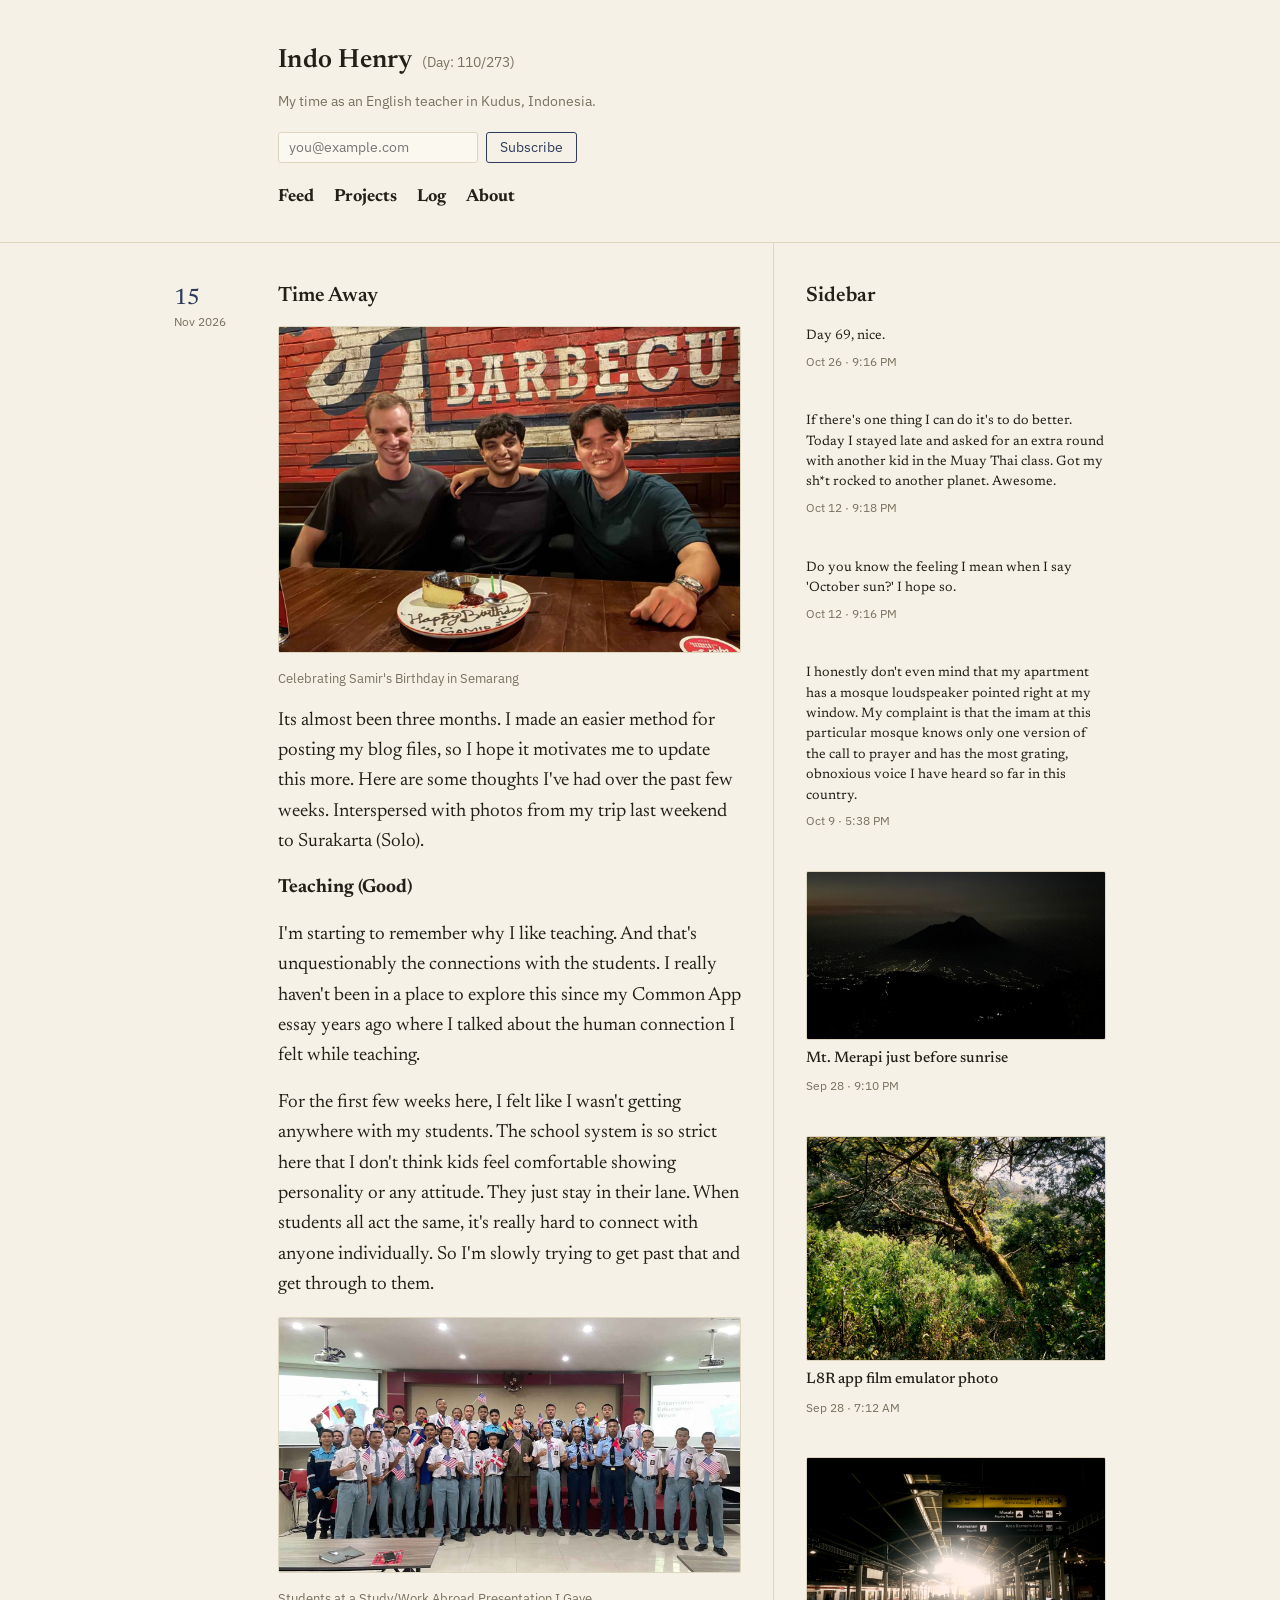
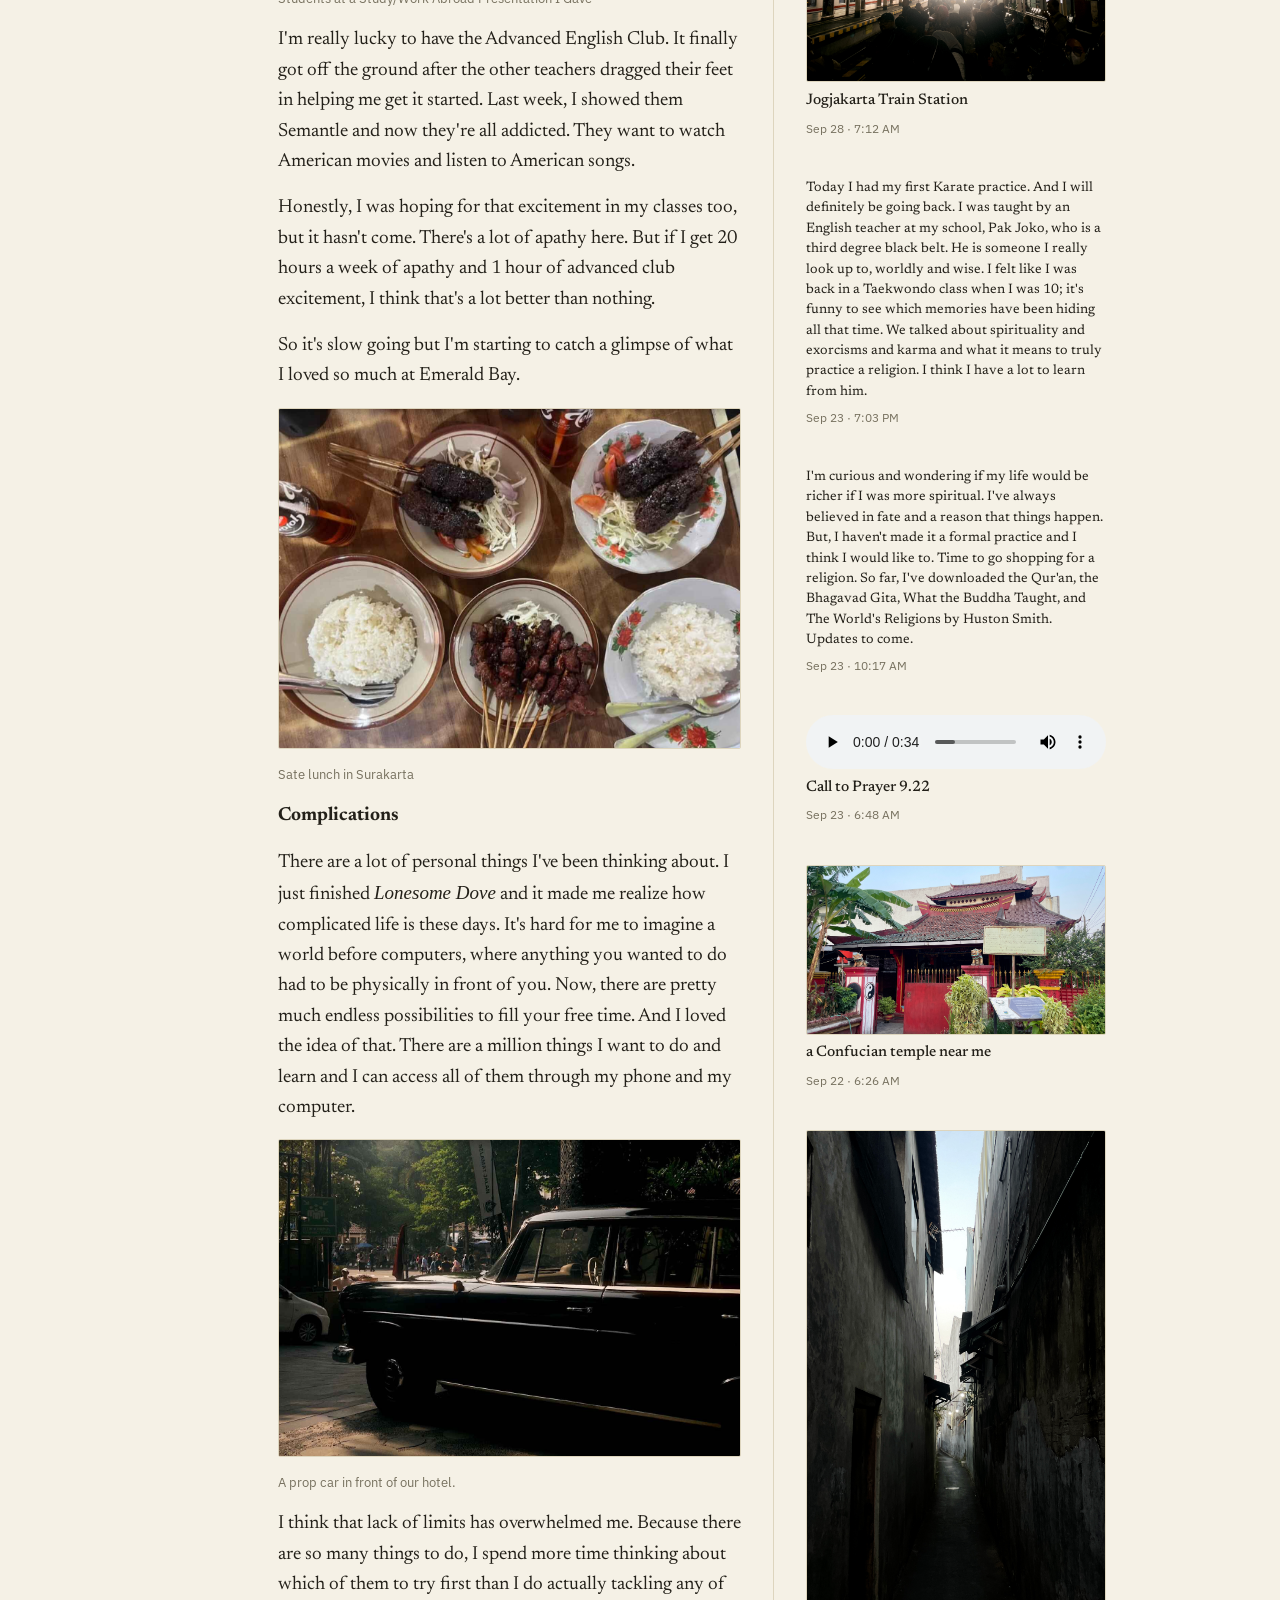
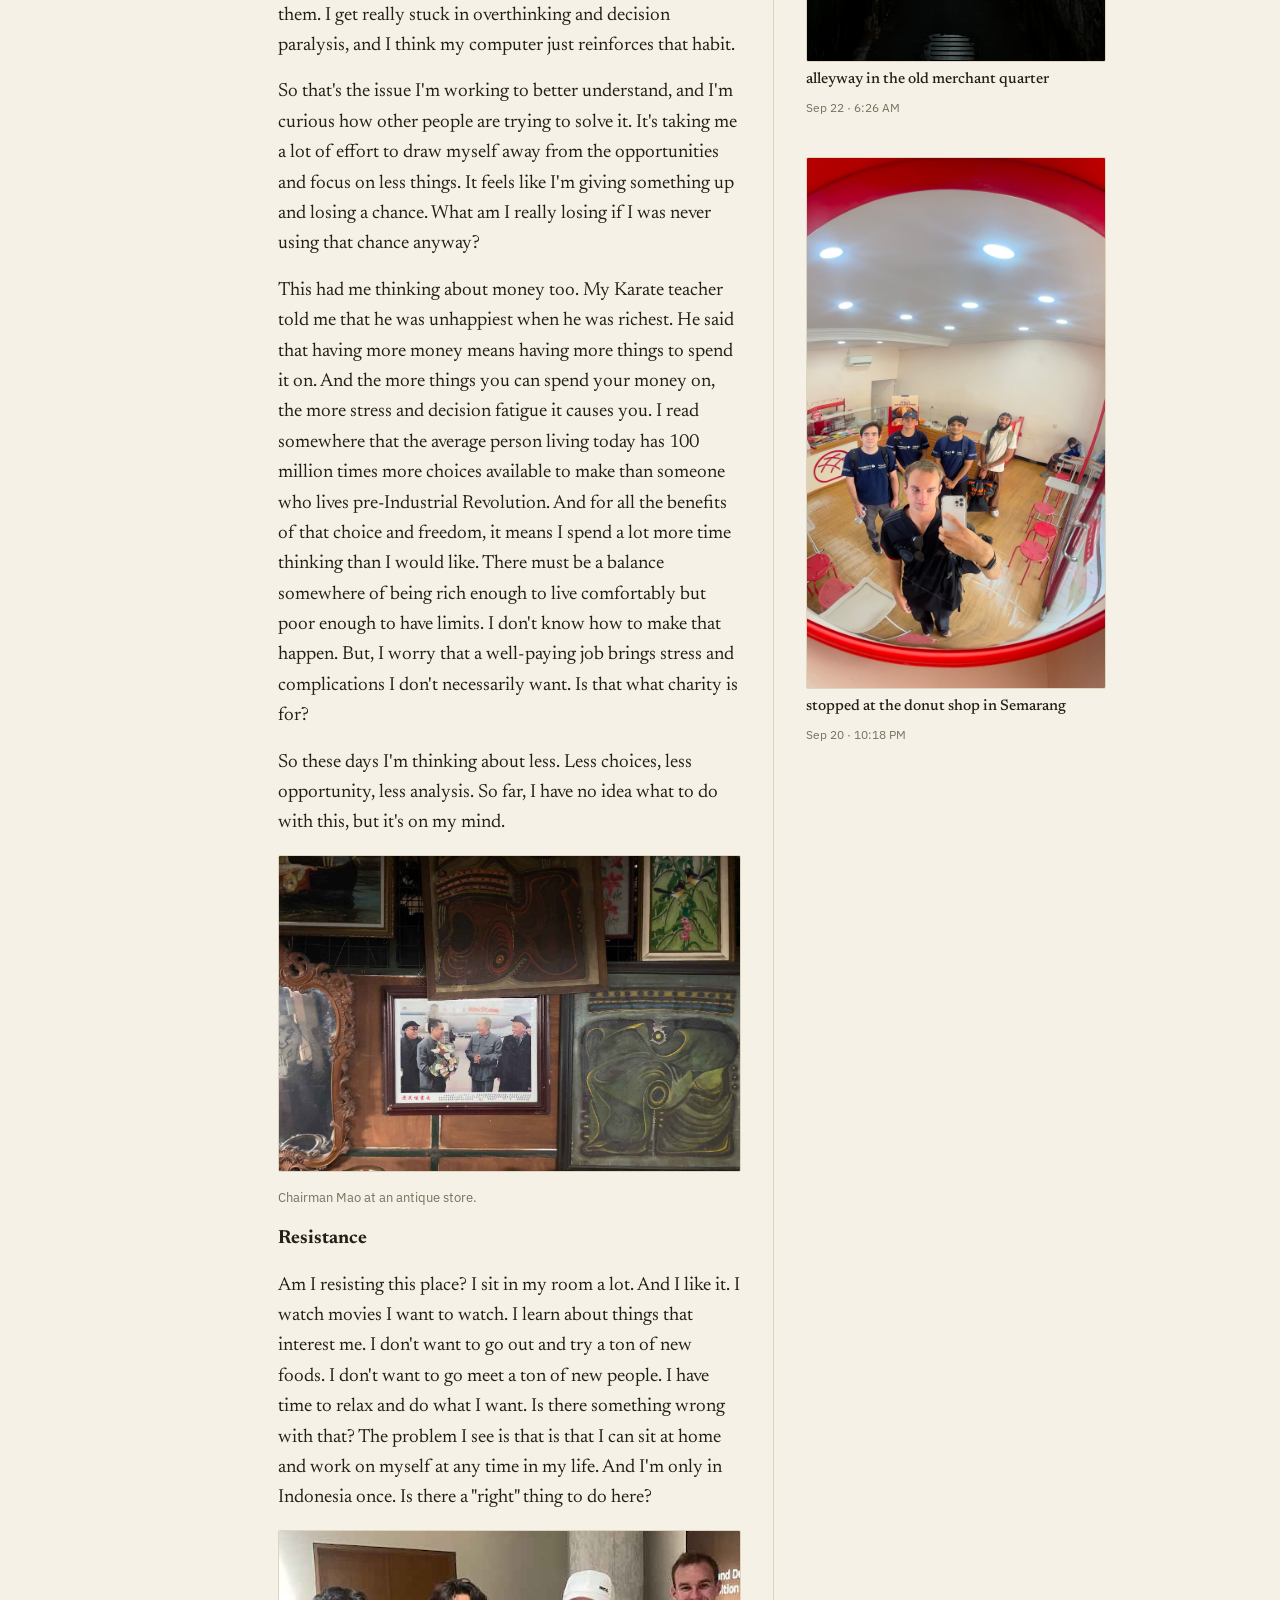
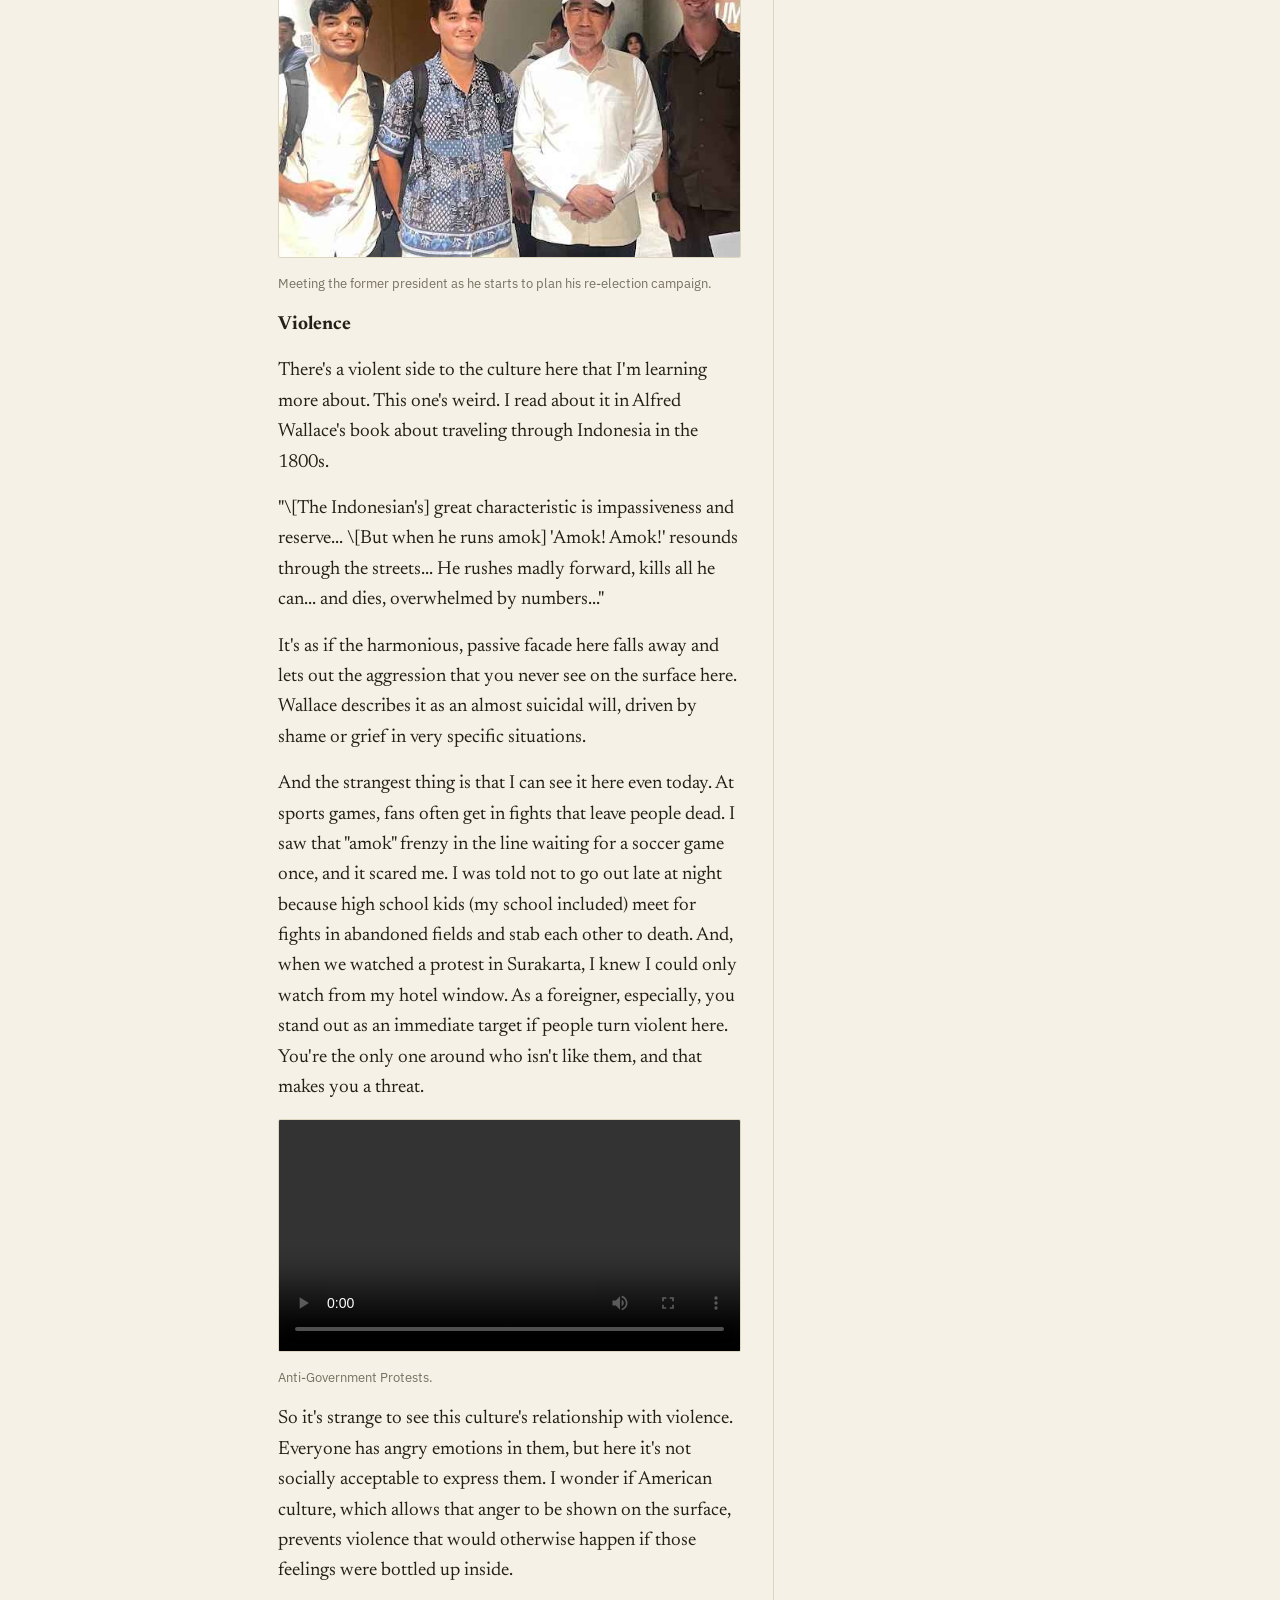
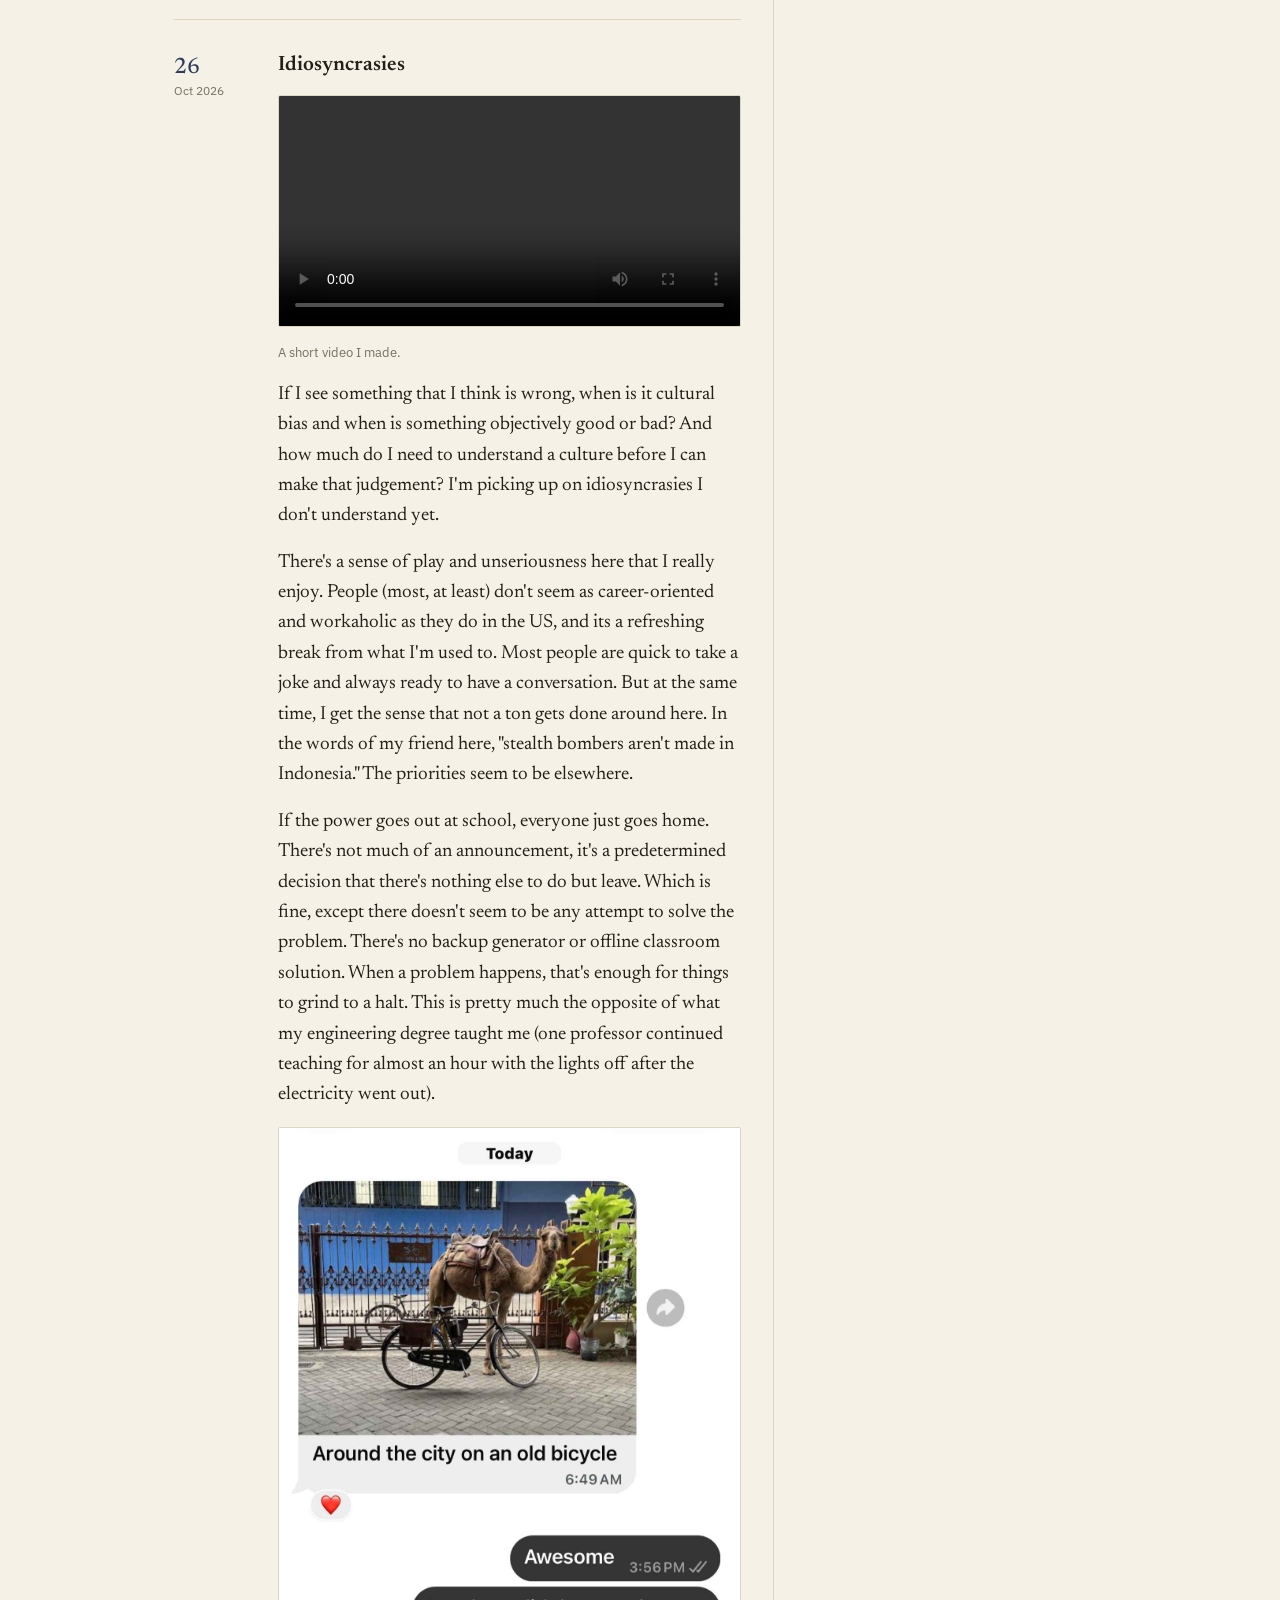
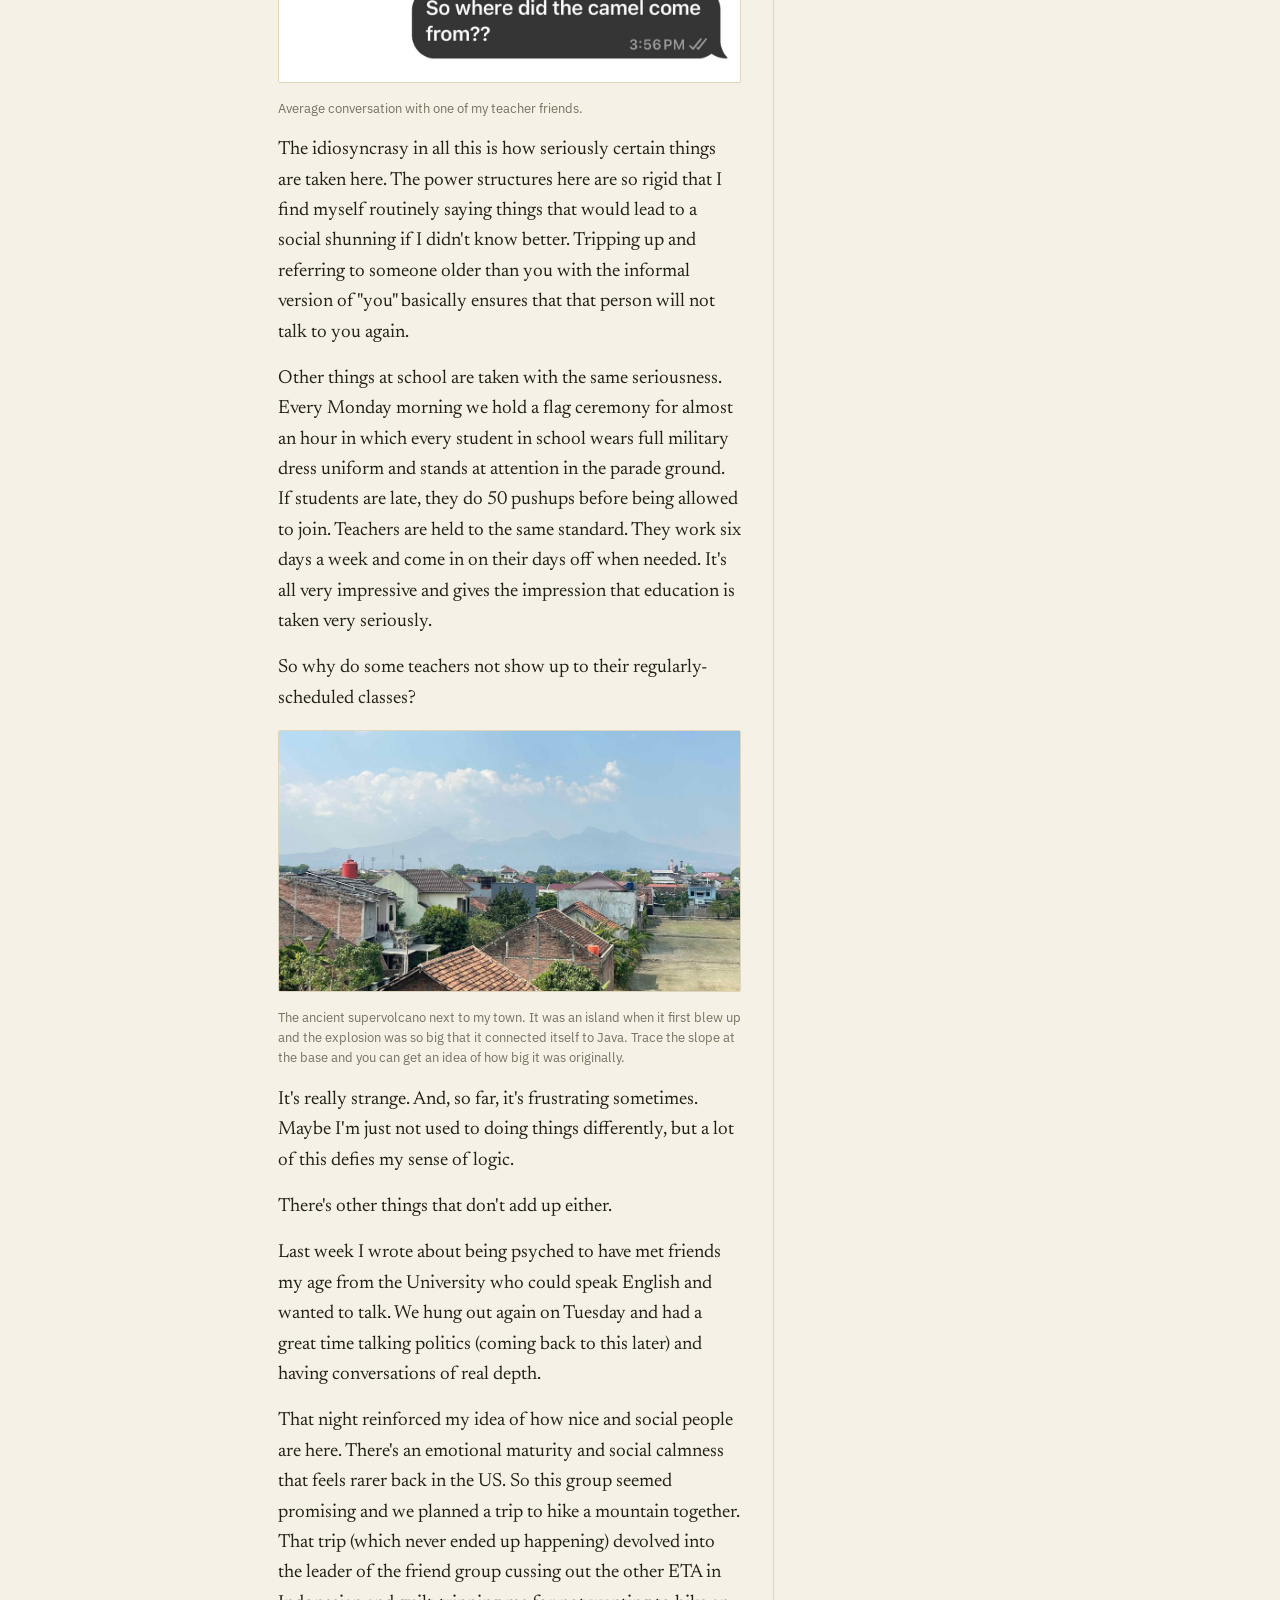
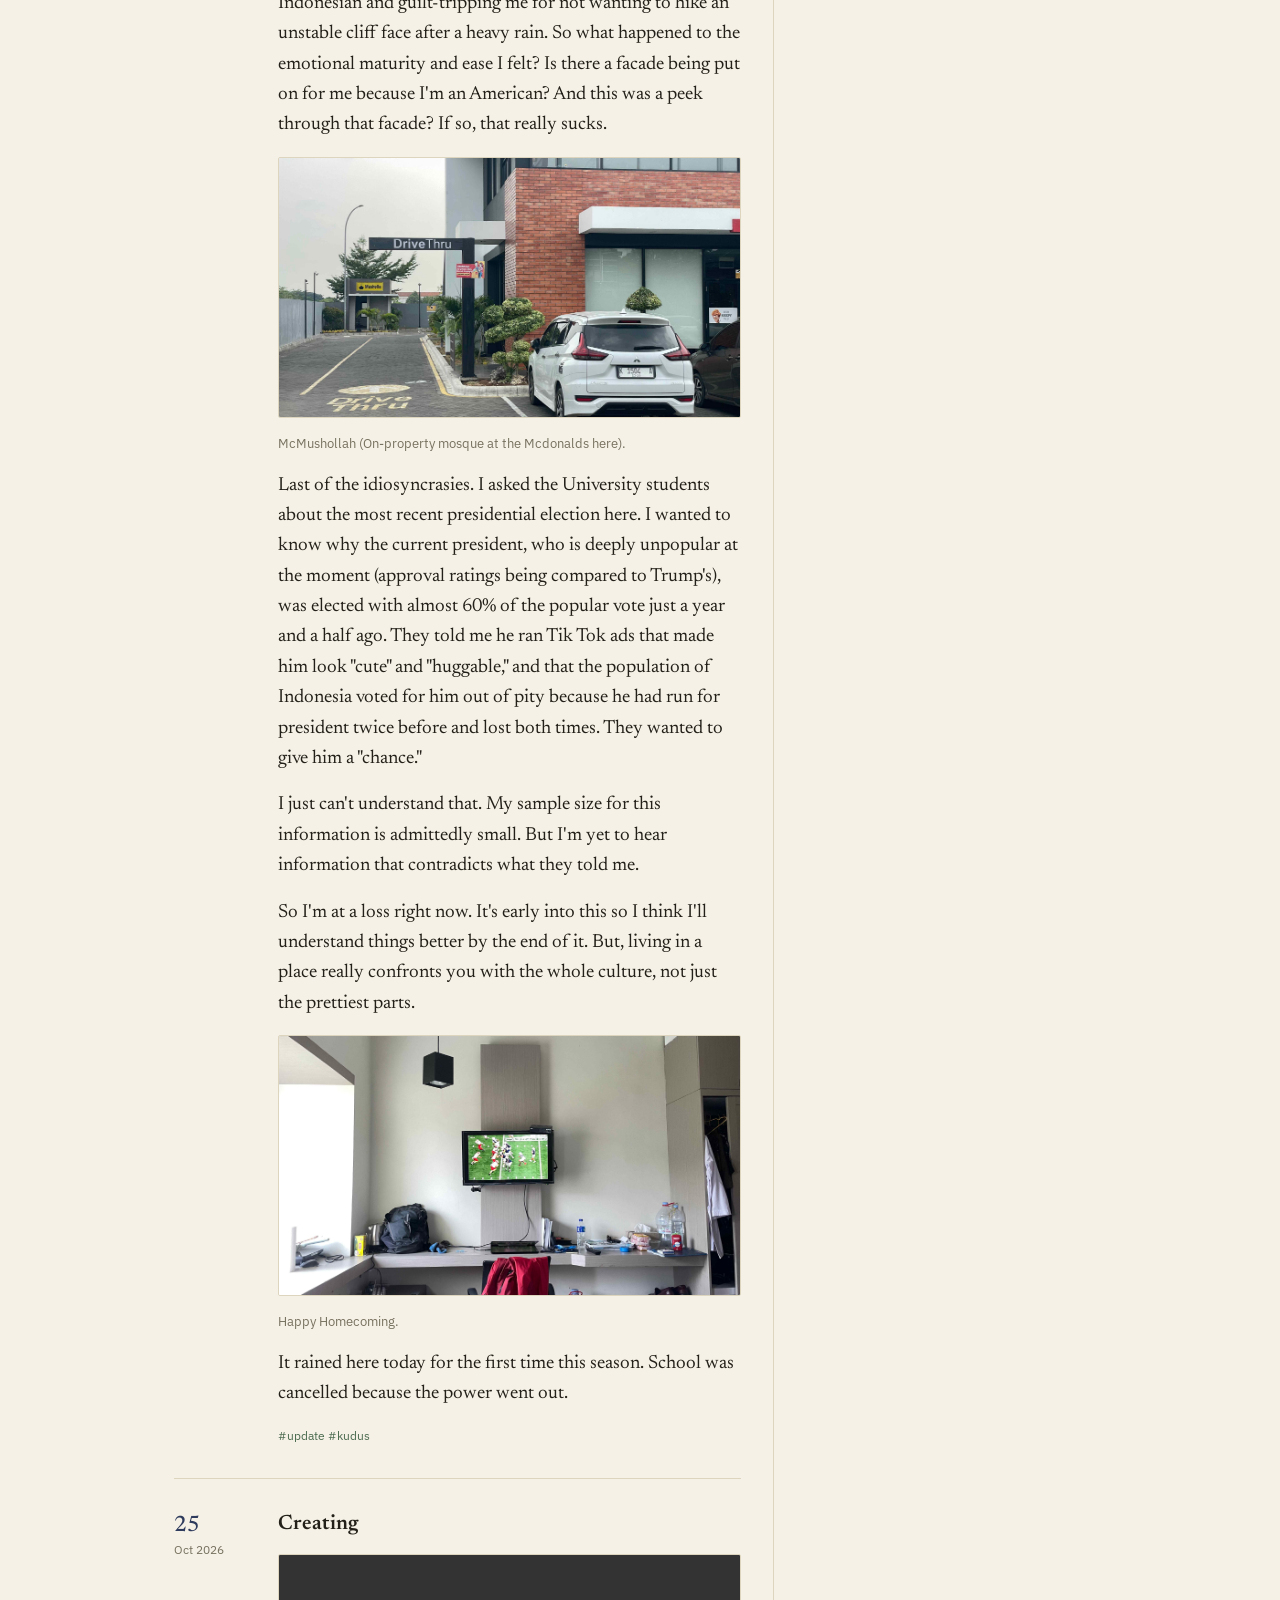
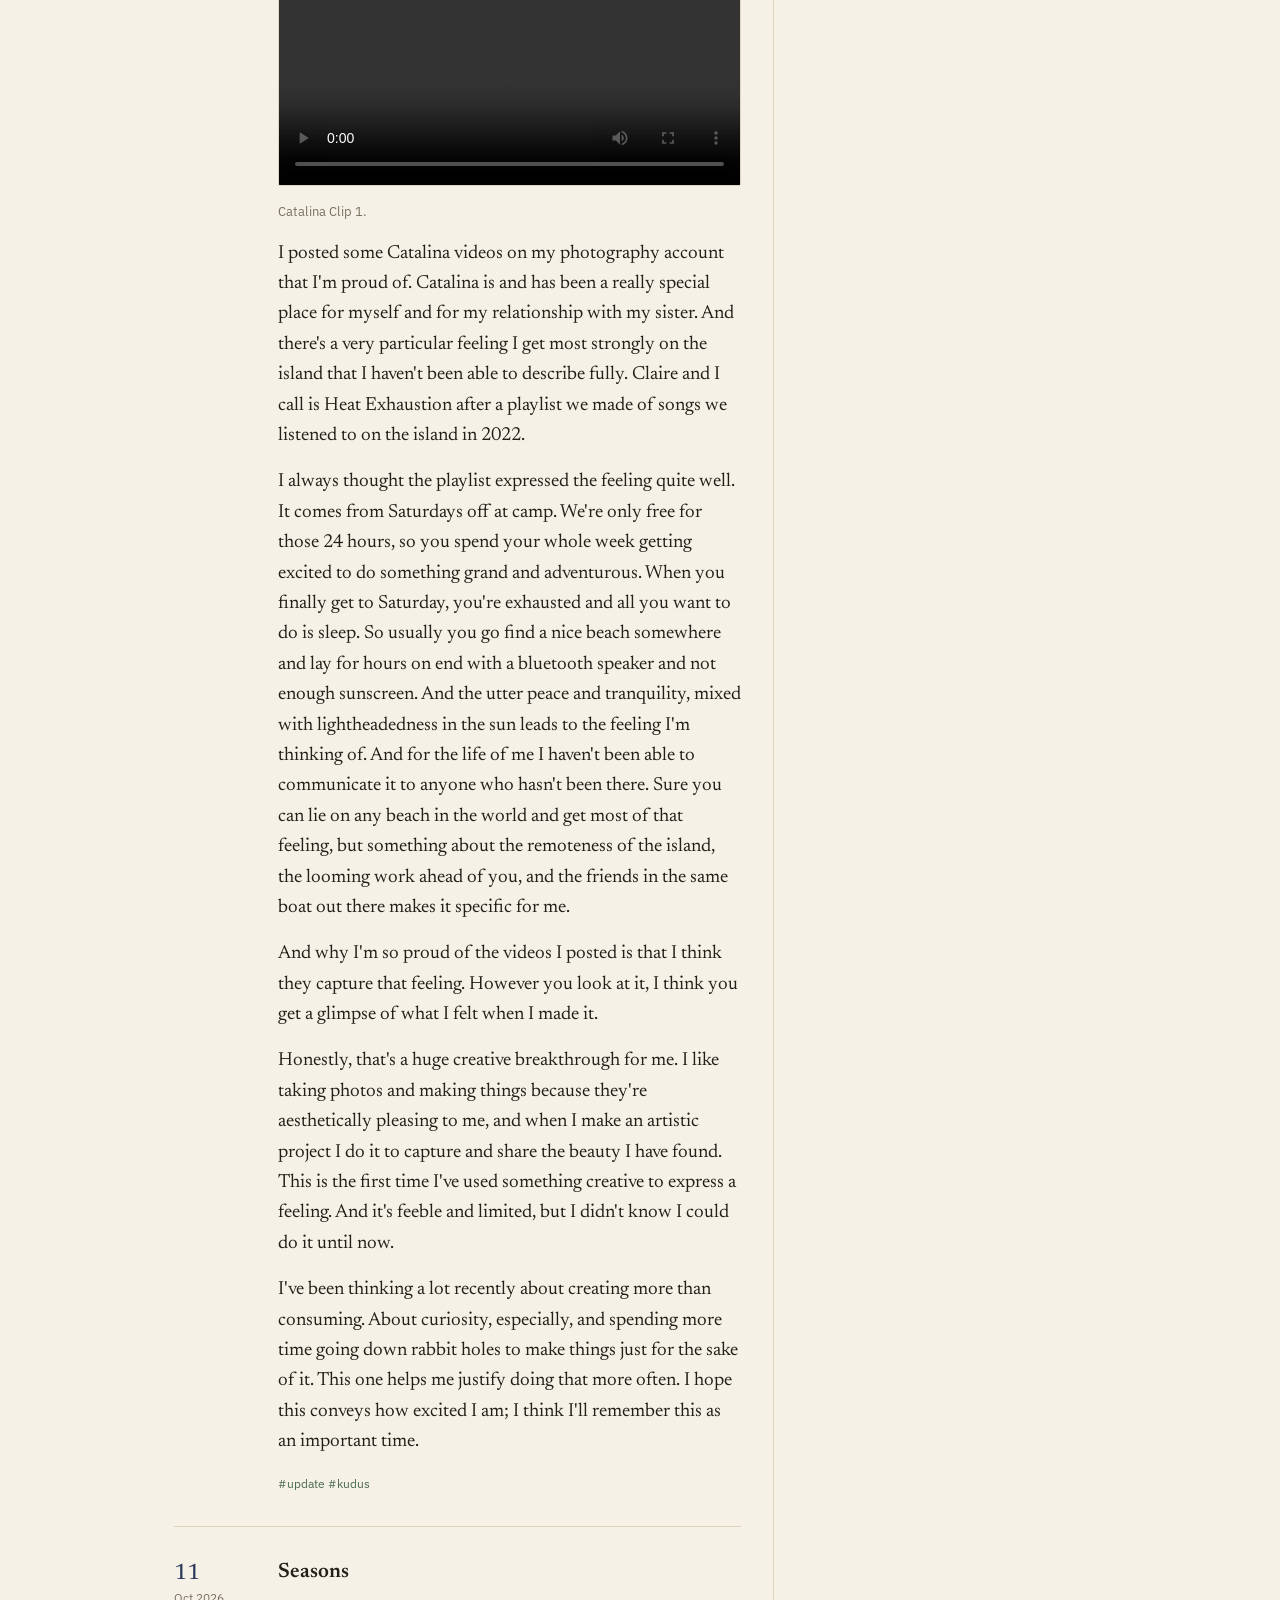
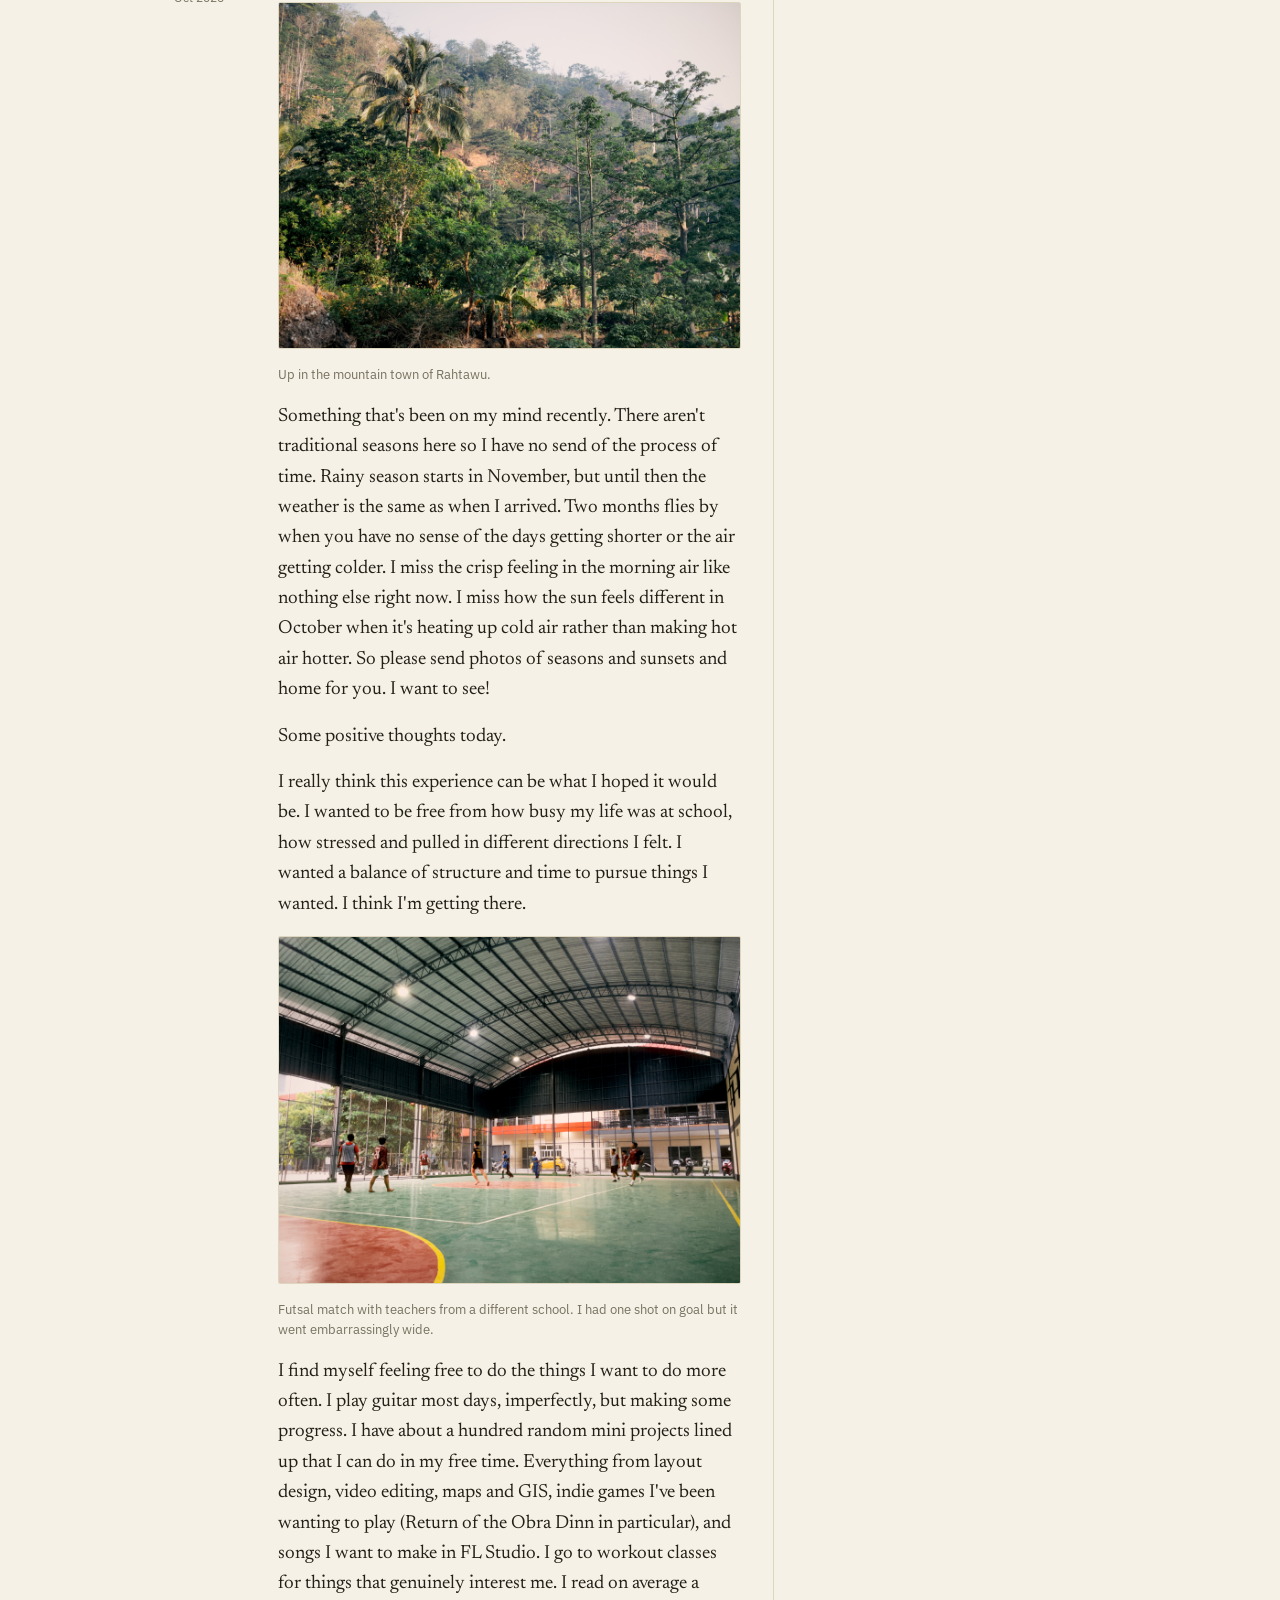
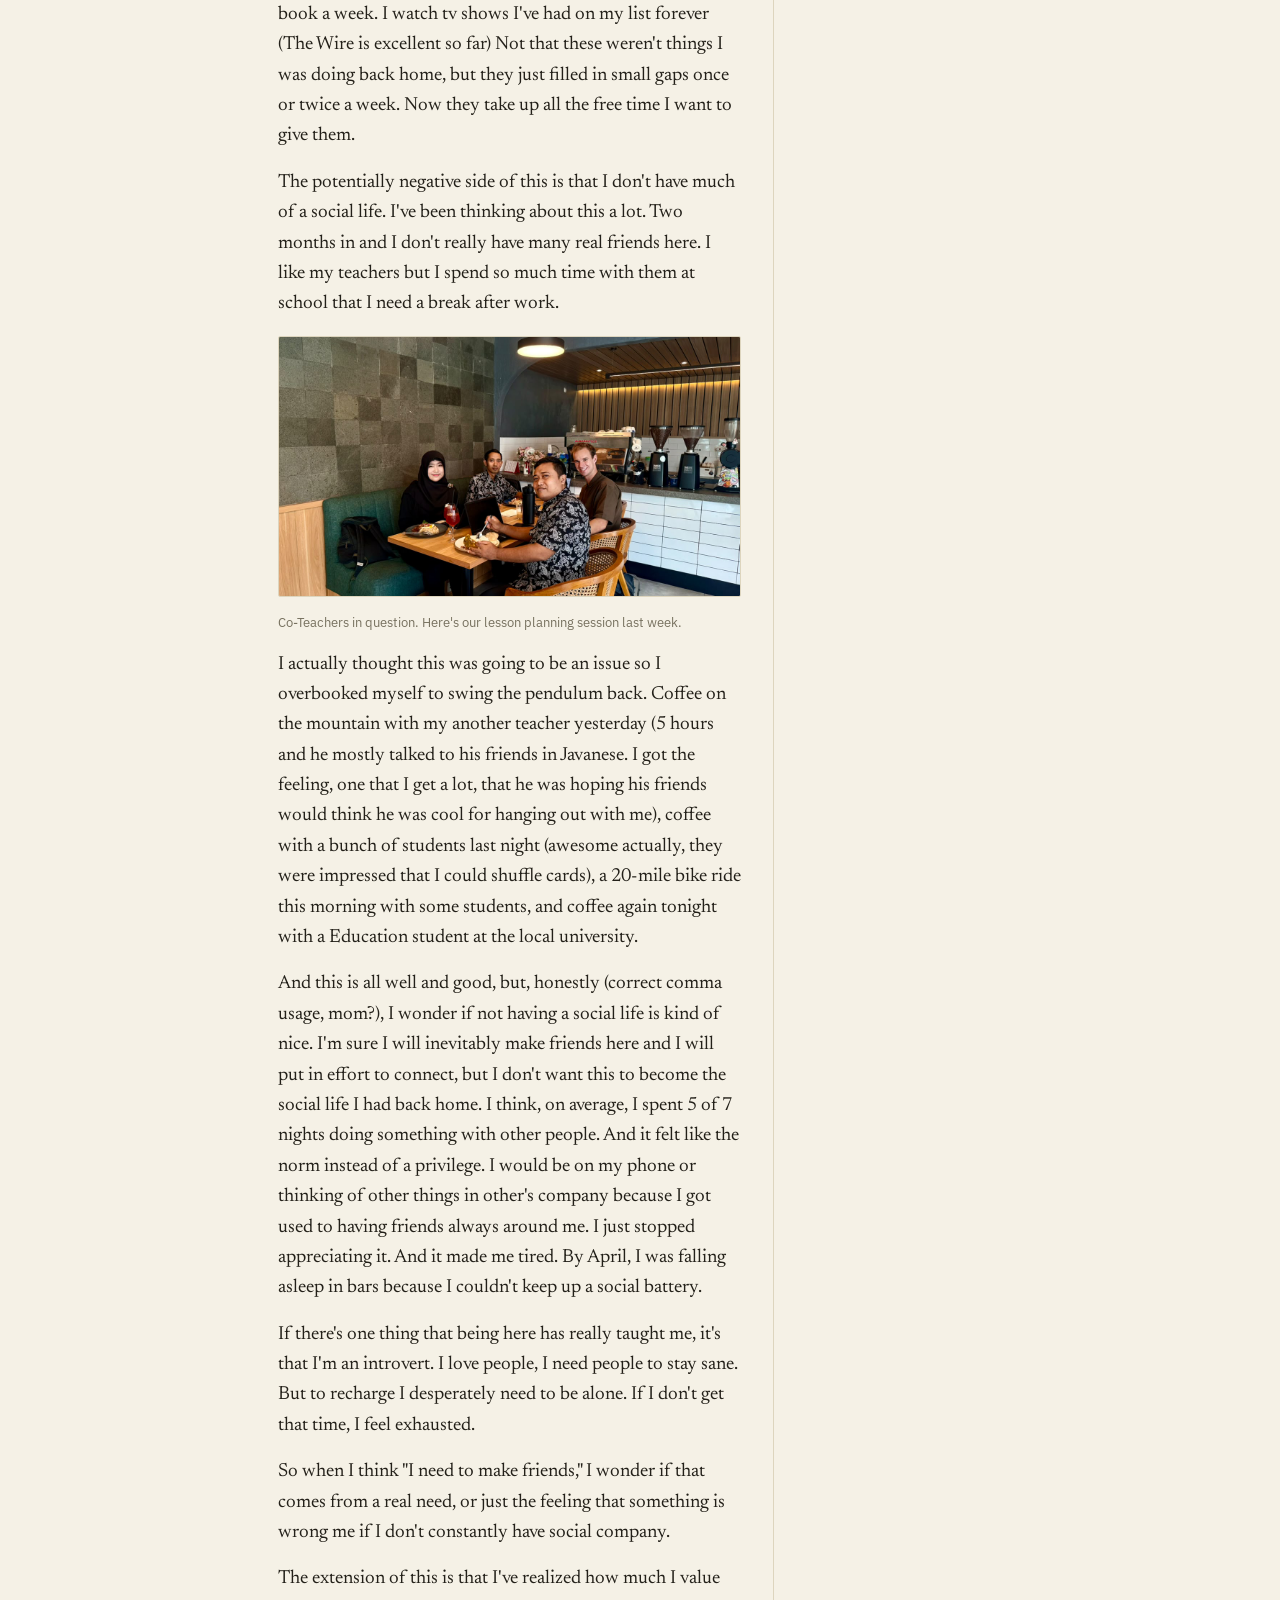
==== commit 4267a984: "Site update Mon 11/16/2026 15:41:04.13" ====
--- a/index.html
+++ b/index.html
@@ -31,7 +31,7 @@
   </main>
   <div class="main-divider"></div>
   <aside id="media-rail" class="media-rail">
-    <h2 class="media-rail-title">Media Feed</h2>
+    <h2 class="media-rail-title">Sidebar</h2>
     <div id="media-rail-items">
       <!-- media are injected here by media.js -->
     </div>
--- a/style.css
+++ b/style.css
@@ -206,7 +206,7 @@
   font-size: 1.3rem;
   font-weight: 600;
   line-height: 1.3;
-  margin: 0 0 1.25rem;
+  margin: 0 0 1rem;
 }
 
 .main-divider {
@@ -217,9 +217,12 @@
 
 .media-rail {
   padding: 2.5rem 0 4rem;
+}
+
+#media-rail-items {
   display: flex;
   flex-direction: column;
-  gap: 1.25rem;
+  gap: 2.5rem;
 }
 
 .media-item {
